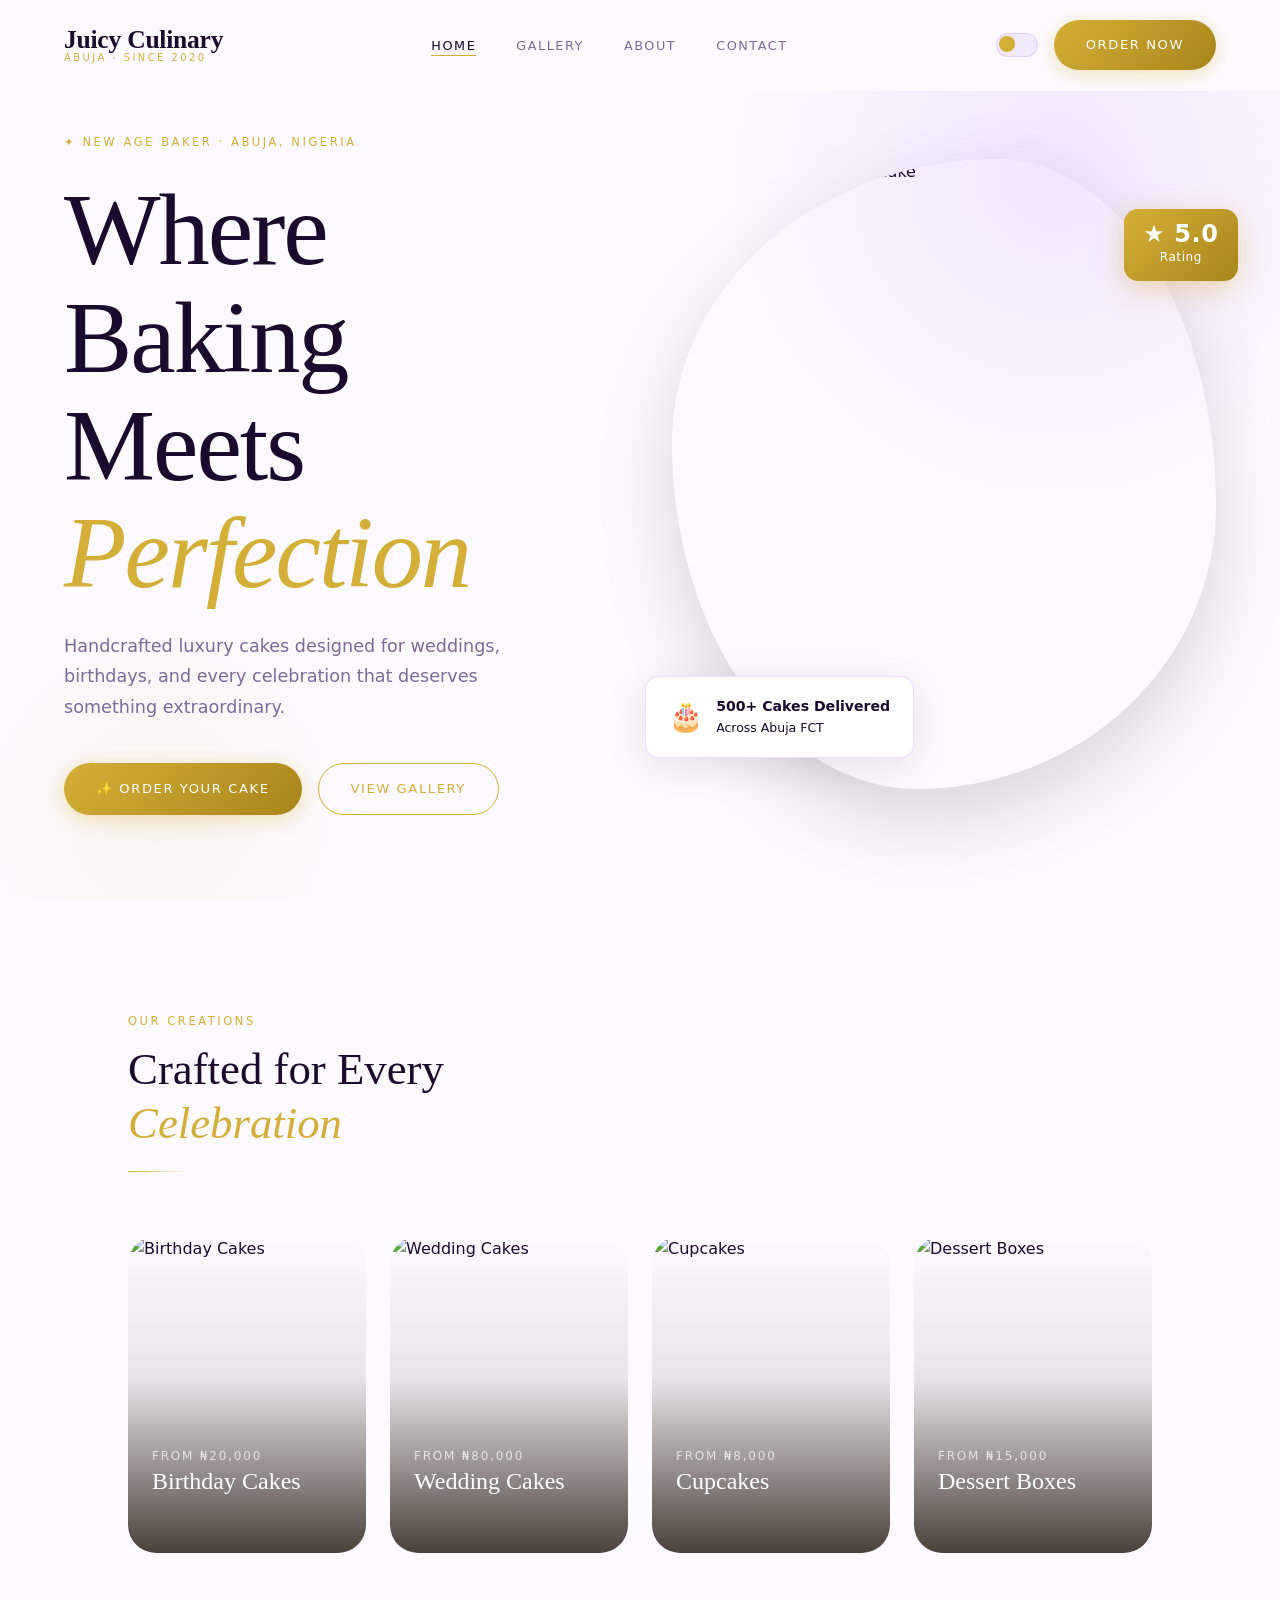
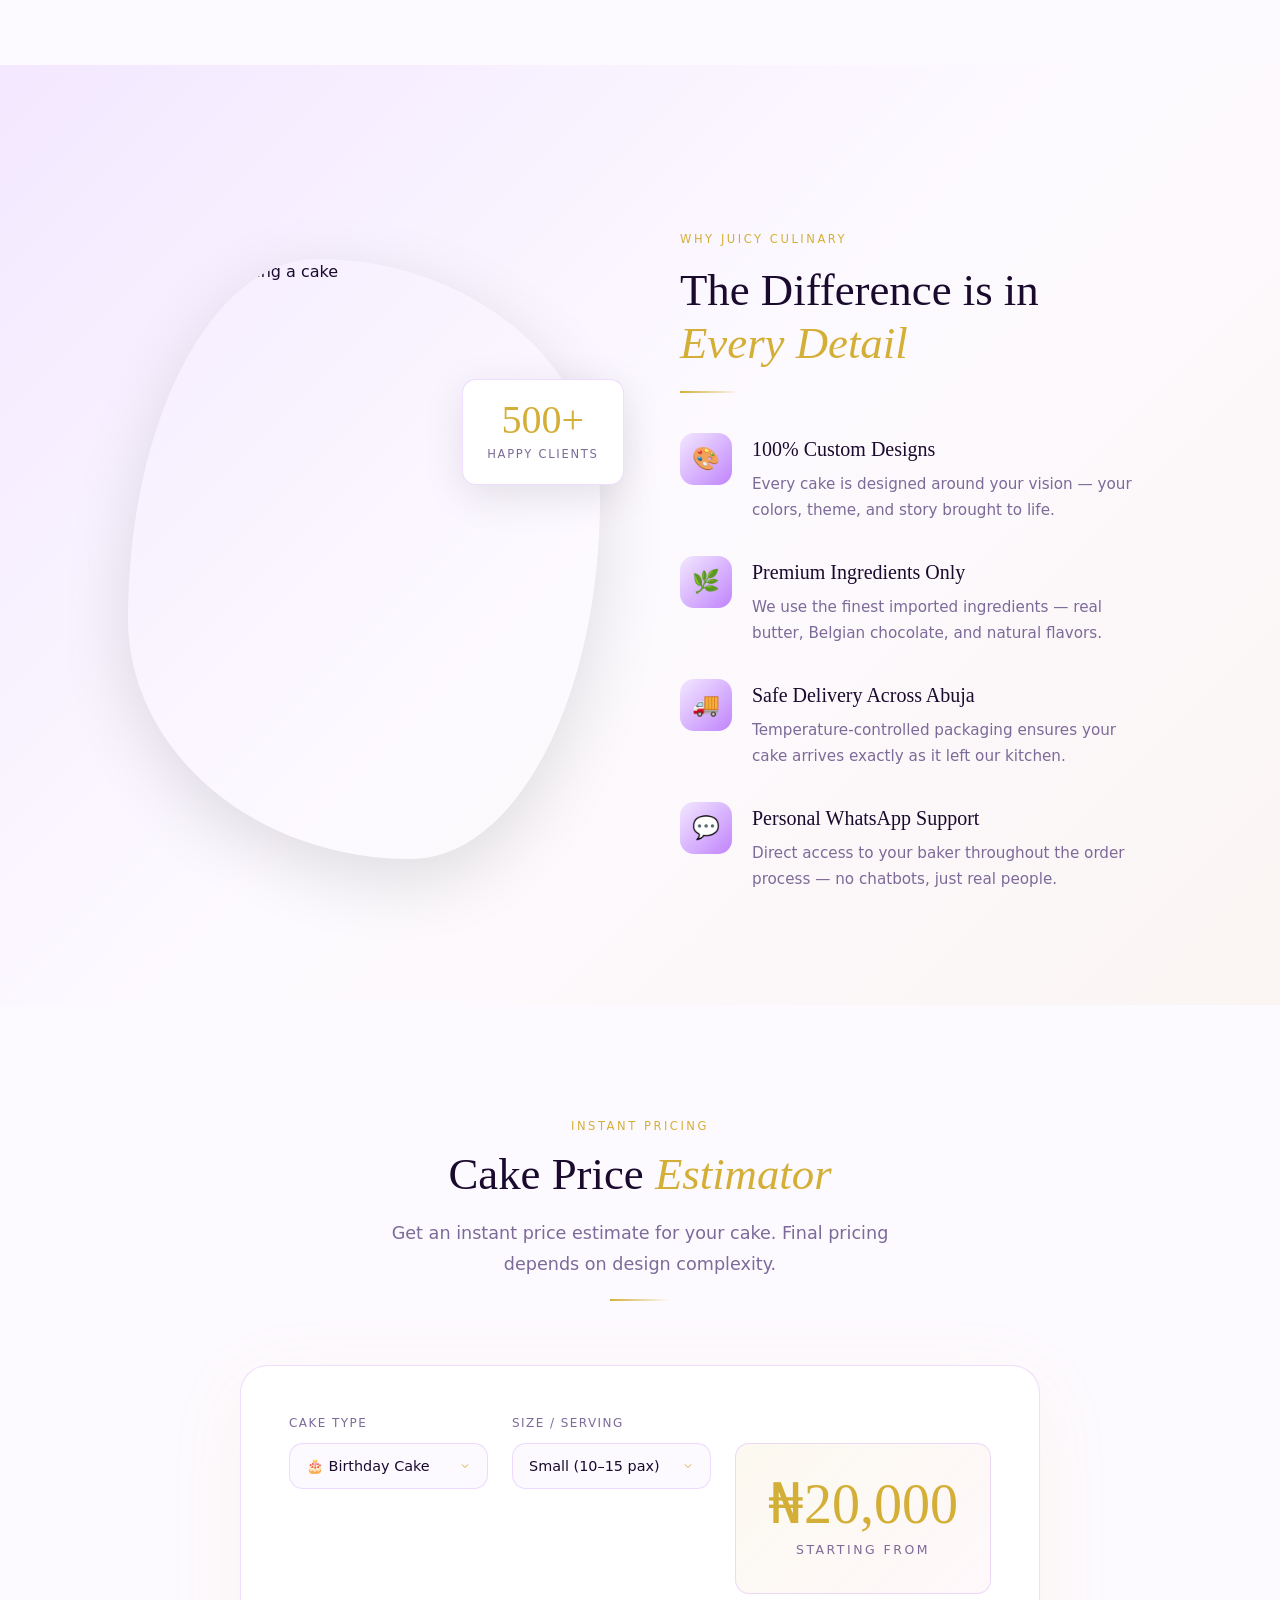
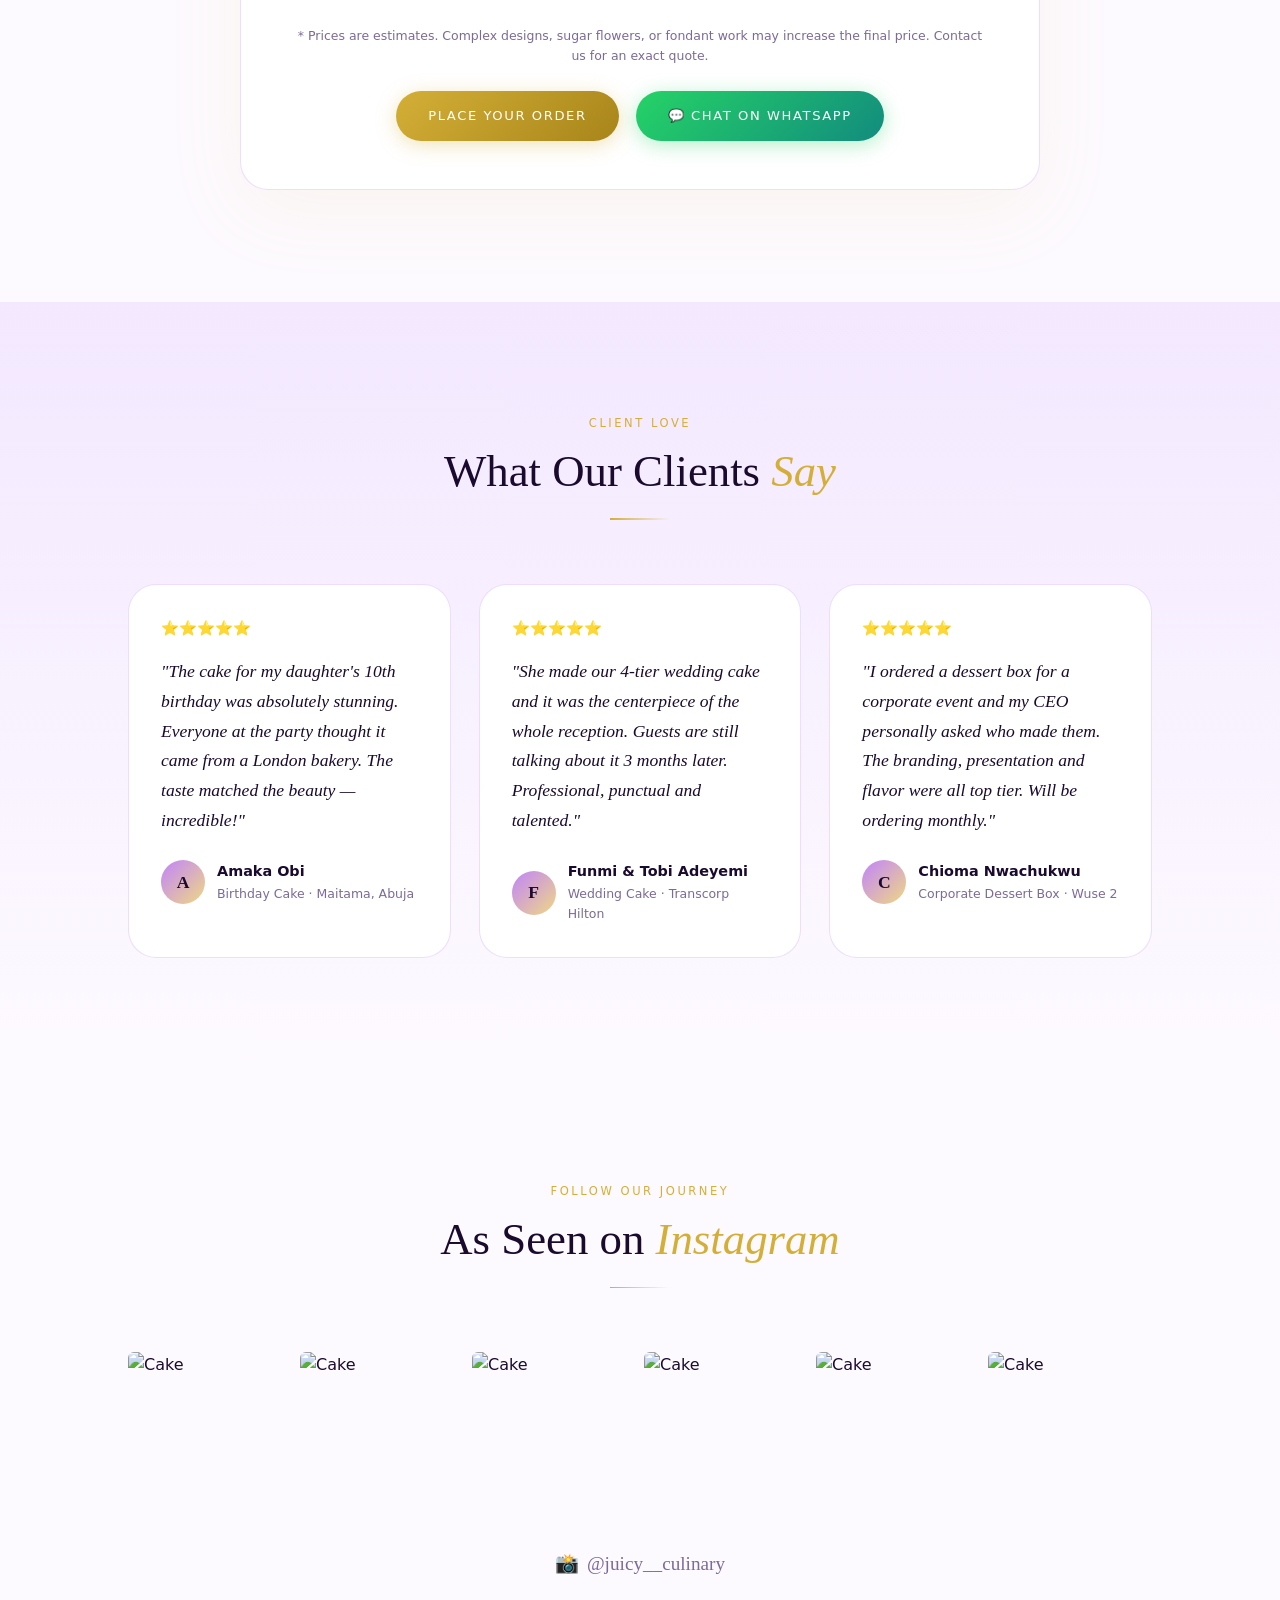
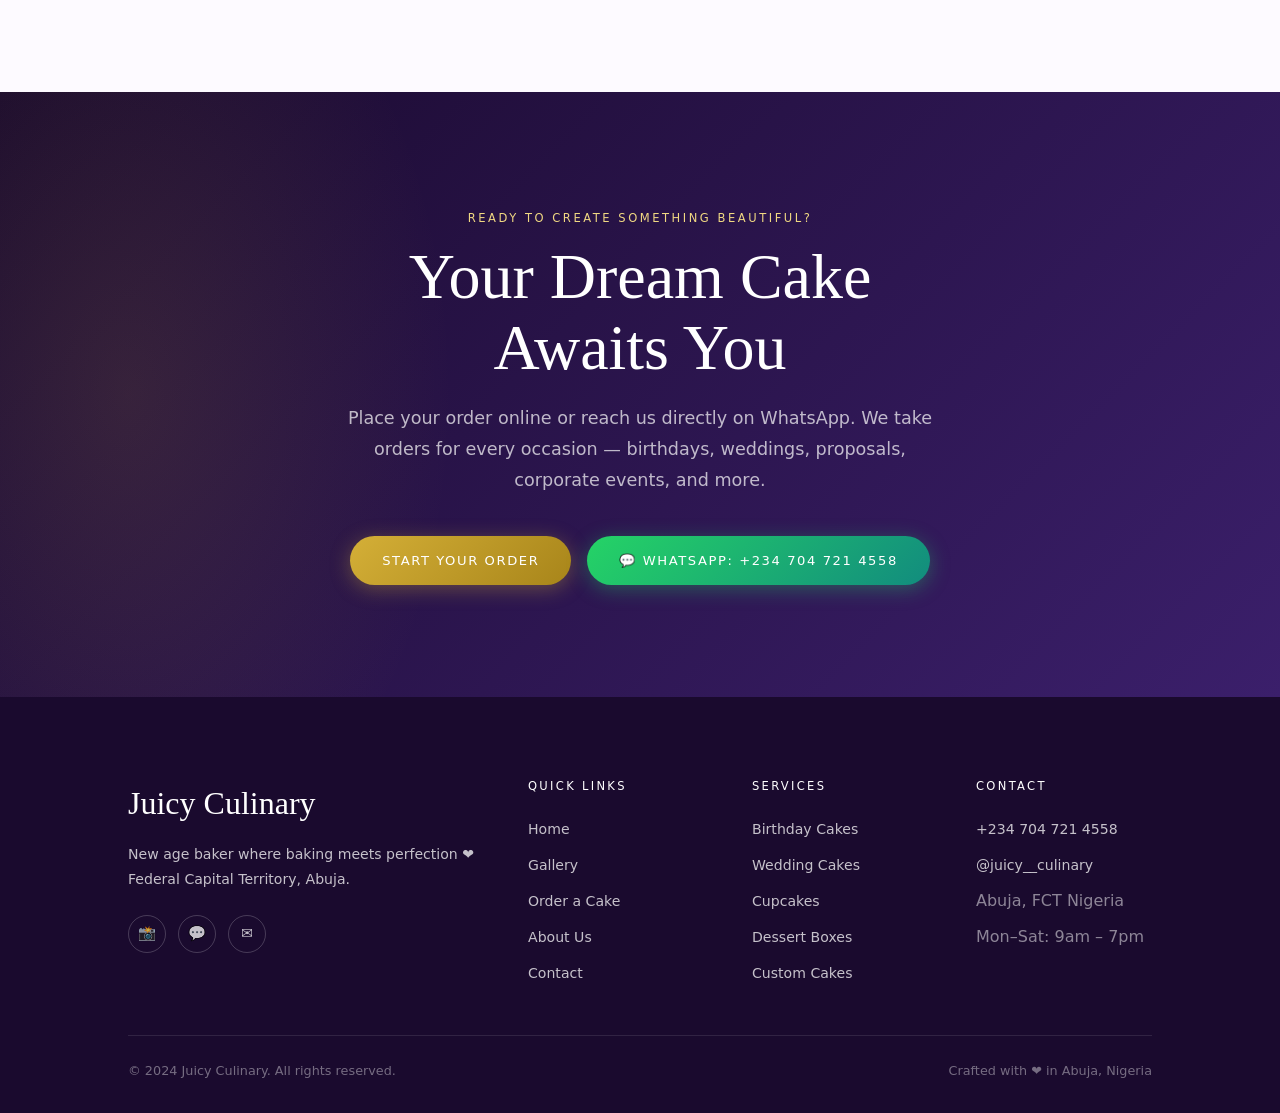
==== index.html @ 753029a7 "first commit" ====
<!DOCTYPE html>
<html lang="en" data-theme="light">
<head>
  <meta charset="UTF-8" />
  <meta name="viewport" content="width=device-width, initial-scale=1.0" />
  <title>Juicy Culinary — Premium Cake Artistry, Abuja</title>
  <meta name="description" content="Luxury custom cakes and desserts crafted for life's most beautiful moments. Serving Abuja, Nigeria." />
  <link rel="stylesheet" href="css/style.css" />
  <link rel="preconnect" href="https://fonts.googleapis.com" />
  <link rel="preconnect" href="https://fonts.gstatic.com" crossorigin />
</head>
<body>

<!-- ===== NAVIGATION ===== -->
<nav class="nav" role="navigation" aria-label="Main navigation">
  <a href="index.html" class="nav-logo" aria-label="Juicy Culinary Home">
    <span class="nav-logo-name">Juicy Culinary</span>
    <span class="nav-logo-tagline">Abuja · Since 2020</span>
  </a>

  <ul class="nav-links" role="list">
    <li><a href="index.html" class="nav-link">Home</a></li>
    <li><a href="gallery.html" class="nav-link">Gallery</a></li>
    <li><a href="about.html" class="nav-link">About</a></li>
    <li><a href="contact.html" class="nav-link">Contact</a></li>
  </ul>

  <div class="nav-actions">
    <button class="dark-toggle" aria-label="Toggle dark mode" title="Toggle dark/light mode"></button>
    <a href="order.html" class="btn btn-primary">Order Now</a>
    <button class="hamburger" aria-label="Open menu" aria-expanded="false">
      <span></span><span></span><span></span>
    </button>
  </div>
</nav>

<!-- Mobile Menu -->
<div class="mobile-overlay"></div>
<div class="mobile-menu" role="dialog" aria-label="Mobile navigation">
  <a href="index.html" class="mobile-menu-link">Home</a>
  <a href="gallery.html" class="mobile-menu-link">Gallery</a>
  <a href="order.html" class="mobile-menu-link">Order a Cake</a>
  <a href="about.html" class="mobile-menu-link">About Us</a>
  <a href="contact.html" class="mobile-menu-link">Contact</a>
  <a href="https://wa.me/2347047214558" class="btn btn-whatsapp" style="margin-top:1rem;">💬 WhatsApp Us</a>
</div>

<!-- ===== HERO ===== -->
<section class="hero" id="home">
  <div class="hero-content">
    <p class="eyebrow hero-eyebrow reveal">✦ New Age Baker · Abuja, Nigeria</p>
    <h1 class="display-xl hero-title reveal reveal-delay-1">
      Where Baking<br>Meets <em>Perfection</em>
    </h1>
    <p class="body-lg hero-description reveal reveal-delay-2">
      Handcrafted luxury cakes designed for weddings, birthdays, and every celebration that deserves something extraordinary.
    </p>
    <div class="hero-cta reveal reveal-delay-3">
      <a href="order.html" class="btn btn-primary">✨ Order Your Cake</a>
      <a href="gallery.html" class="btn btn-outline">View Gallery</a>
    </div>
  </div>

  <div class="hero-image-wrap reveal reveal-delay-2">
    <img
      src="https://images.unsplash.com/photo-1535254973040-607b474cb50d?w=800&q=80"
      alt="Elegant tiered wedding cake"
      class="hero-img-main"
    />
    <div class="hero-badge">
      <span class="hero-badge-icon">🎂</span>
      <div class="hero-badge-text">
        <strong>500+ Cakes Delivered</strong>
        Across Abuja FCT
      </div>
    </div>
    <div class="hero-badge-2">
      <strong>★ 5.0</strong>
      Rating
    </div>
  </div>
</section>

<!-- ===== CATEGORIES ===== -->
<section class="categories" id="categories">
  <div class="container">
    <div class="section-header reveal">
      <span class="eyebrow">Our Creations</span>
      <h2 class="display-md">Crafted for Every<br><span class="text-gold italic">Celebration</span></h2>
      <div class="section-divider"></div>
    </div>

    <div class="categories-grid">
      <div class="category-card reveal">
        <img src="https://images.unsplash.com/photo-1578985545062-69928b1d9587?w=600&q=80" alt="Birthday Cakes" loading="lazy" />
        <div class="category-card-overlay"></div>
        <div class="category-card-content">
          <div class="category-card-sub">From ₦20,000</div>
          <div class="category-card-name">Birthday Cakes</div>
          <a href="gallery.html" class="category-card-link">Explore →</a>
        </div>
      </div>

      <div class="category-card reveal reveal-delay-1">
        <img src="https://images.unsplash.com/photo-1621303837174-89787a7d4729?w=600&q=80" alt="Wedding Cakes" loading="lazy" />
        <div class="category-card-overlay"></div>
        <div class="category-card-content">
          <div class="category-card-sub">From ₦80,000</div>
          <div class="category-card-name">Wedding Cakes</div>
          <a href="gallery.html" class="category-card-link">Explore →</a>
        </div>
      </div>

      <div class="category-card reveal reveal-delay-2">
        <img src="https://images.unsplash.com/photo-1486427944299-d1955d23e34d?w=600&q=80" alt="Cupcakes" loading="lazy" />
        <div class="category-card-overlay"></div>
        <div class="category-card-content">
          <div class="category-card-sub">From ₦8,000</div>
          <div class="category-card-name">Cupcakes</div>
          <a href="gallery.html" class="category-card-link">Explore →</a>
        </div>
      </div>

      <div class="category-card reveal reveal-delay-3">
        <img src="https://images.unsplash.com/photo-1587668178277-295251f900ce?w=600&q=80" alt="Dessert Boxes" loading="lazy" />
        <div class="category-card-overlay"></div>
        <div class="category-card-content">
          <div class="category-card-sub">From ₦15,000</div>
          <div class="category-card-name">Dessert Boxes</div>
          <a href="gallery.html" class="category-card-link">Explore →</a>
        </div>
      </div>
    </div>
  </div>
</section>

<!-- ===== WHY CHOOSE US ===== -->
<section class="why-us" id="why-us">
  <div class="container">
    <div class="why-us-grid">
      <div class="why-us-image reveal">
        <img
          src="https://images.unsplash.com/photo-1562440499-64c9a111f713?w=800&q=80"
          alt="Baker decorating a cake"
          class="why-us-img"
        />
        <div class="why-us-stat">
          <div class="why-us-stat-num">500+</div>
          <div class="why-us-stat-label">Happy Clients</div>
        </div>
      </div>

      <div class="why-us-content">
        <div class="reveal">
          <span class="eyebrow">Why Juicy Culinary</span>
          <h2 class="display-md" style="margin-top:0.75rem">
            The Difference is in<br><span class="text-gold italic">Every Detail</span>
          </h2>
          <div class="section-divider" style="margin-bottom:2.5rem"></div>
        </div>

        <div class="why-us-features">
          <div class="feature-item reveal reveal-delay-1">
            <div class="feature-icon">🎨</div>
            <div class="feature-text">
              <h3>100% Custom Designs</h3>
              <p class="body-md">Every cake is designed around your vision — your colors, theme, and story brought to life.</p>
            </div>
          </div>
          <div class="feature-item reveal reveal-delay-2">
            <div class="feature-icon">🌿</div>
            <div class="feature-text">
              <h3>Premium Ingredients Only</h3>
              <p class="body-md">We use the finest imported ingredients — real butter, Belgian chocolate, and natural flavors.</p>
            </div>
          </div>
          <div class="feature-item reveal reveal-delay-3">
            <div class="feature-icon">🚚</div>
            <div class="feature-text">
              <h3>Safe Delivery Across Abuja</h3>
              <p class="body-md">Temperature-controlled packaging ensures your cake arrives exactly as it left our kitchen.</p>
            </div>
          </div>
          <div class="feature-item reveal reveal-delay-4">
            <div class="feature-icon">💬</div>
            <div class="feature-text">
              <h3>Personal WhatsApp Support</h3>
              <p class="body-md">Direct access to your baker throughout the order process — no chatbots, just real people.</p>
            </div>
          </div>
        </div>
      </div>
    </div>
  </div>
</section>

<!-- ===== PRICE ESTIMATOR ===== -->
<section class="estimator" id="estimator">
  <div class="container">
    <div class="section-header text-center reveal">
      <span class="eyebrow">Instant Pricing</span>
      <h2 class="display-md">Cake Price <span class="text-gold italic">Estimator</span></h2>
      <p class="body-lg" style="max-width:50ch;margin:1rem auto 0">Get an instant price estimate for your cake. Final pricing depends on design complexity.</p>
      <div class="section-divider center"></div>
    </div>

    <div class="estimator-card reveal">
      <div class="estimator-grid">
        <div class="estimator-field">
          <label for="est-type">Cake Type</label>
          <select id="est-type">
            <option value="birthday">🎂 Birthday Cake</option>
            <option value="wedding">💍 Wedding Cake</option>
            <option value="cupcakes">🧁 Cupcakes (dozen)</option>
            <option value="dessertbox">🍫 Dessert Box</option>
            <option value="custom">✨ Custom Cake</option>
          </select>
        </div>
        <div class="estimator-field">
          <label for="est-size">Size / Serving</label>
          <select id="est-size">
            <option value="small">Small (10–15 pax)</option>
            <option value="medium">Medium (20–30 pax)</option>
            <option value="large">Large (40–60 pax)</option>
            <option value="xl">XL (80–100+ pax)</option>
          </select>
        </div>
        <div class="estimator-field">
          <label>&nbsp;</label>
          <div class="estimator-result">
            <div class="estimator-price" id="est-price">₦20,000</div>
            <div class="estimator-price-label">Starting From</div>
          </div>
        </div>
      </div>
      <p class="estimator-note text-center">* Prices are estimates. Complex designs, sugar flowers, or fondant work may increase the final price. Contact us for an exact quote.</p>
      <div class="estimator-cta text-center">
        <a href="order.html" class="btn btn-primary">Place Your Order</a>
        <a href="https://wa.me/2347047214558?text=Hi! I'd like a cake quote" class="btn btn-whatsapp" style="margin-left:0.75rem">💬 Chat on WhatsApp</a>
      </div>
    </div>
  </div>
</section>

<!-- ===== TESTIMONIALS ===== -->
<section class="testimonials" id="testimonials">
  <div class="container">
    <div class="section-header text-center reveal">
      <span class="eyebrow">Client Love</span>
      <h2 class="display-md">What Our Clients <span class="text-gold italic">Say</span></h2>
      <div class="section-divider center"></div>
    </div>

    <div class="testimonials-track">
      <div class="testimonial-card reveal">
        <div class="testimonial-stars">⭐⭐⭐⭐⭐</div>
        <p class="testimonial-text">"The cake for my daughter's 10th birthday was absolutely stunning. Everyone at the party thought it came from a London bakery. The taste matched the beauty — incredible!"</p>
        <div class="testimonial-author">
          <div class="testimonial-avatar">A</div>
          <div>
            <div class="testimonial-name">Amaka Obi</div>
            <div class="testimonial-event">Birthday Cake · Maitama, Abuja</div>
          </div>
        </div>
      </div>

      <div class="testimonial-card reveal reveal-delay-1">
        <div class="testimonial-stars">⭐⭐⭐⭐⭐</div>
        <p class="testimonial-text">"She made our 4-tier wedding cake and it was the centerpiece of the whole reception. Guests are still talking about it 3 months later. Professional, punctual and talented."</p>
        <div class="testimonial-author">
          <div class="testimonial-avatar">F</div>
          <div>
            <div class="testimonial-name">Funmi & Tobi Adeyemi</div>
            <div class="testimonial-event">Wedding Cake · Transcorp Hilton</div>
          </div>
        </div>
      </div>

      <div class="testimonial-card reveal reveal-delay-2">
        <div class="testimonial-stars">⭐⭐⭐⭐⭐</div>
        <p class="testimonial-text">"I ordered a dessert box for a corporate event and my CEO personally asked who made them. The branding, presentation and flavor were all top tier. Will be ordering monthly."</p>
        <div class="testimonial-author">
          <div class="testimonial-avatar">C</div>
          <div>
            <div class="testimonial-name">Chioma Nwachukwu</div>
            <div class="testimonial-event">Corporate Dessert Box · Wuse 2</div>
          </div>
        </div>
      </div>
    </div>
  </div>
</section>

<!-- ===== INSTAGRAM FEED ===== -->
<section class="instagram" id="instagram">
  <div class="container">
    <div class="section-header text-center reveal">
      <span class="eyebrow">Follow Our Journey</span>
      <h2 class="display-md">As Seen on <span class="text-gold italic">Instagram</span></h2>
      <div class="section-divider center"></div>
    </div>

    <div class="instagram-grid reveal">
      <div class="instagram-item">
        <img src="https://images.unsplash.com/photo-1464349095431-e9a21285b5f3?w=300&q=80" alt="Cake" loading="lazy" />
        <div class="instagram-item-overlay">📷</div>
      </div>
      <div class="instagram-item">
        <img src="https://images.unsplash.com/photo-1563729784474-d77dbb933a9e?w=300&q=80" alt="Cake" loading="lazy" />
        <div class="instagram-item-overlay">📷</div>
      </div>
      <div class="instagram-item">
        <img src="https://images.unsplash.com/photo-1578985545062-69928b1d9587?w=300&q=80" alt="Cake" loading="lazy" />
        <div class="instagram-item-overlay">📷</div>
      </div>
      <div class="instagram-item">
        <img src="https://images.unsplash.com/photo-1621303837174-89787a7d4729?w=300&q=80" alt="Cake" loading="lazy" />
        <div class="instagram-item-overlay">📷</div>
      </div>
      <div class="instagram-item">
        <img src="https://images.unsplash.com/photo-1558618666-fcd25c85cd64?w=300&q=80" alt="Cake" loading="lazy" />
        <div class="instagram-item-overlay">📷</div>
      </div>
      <div class="instagram-item">
        <img src="https://images.unsplash.com/photo-1586985289688-ca3cf47d3e6e?w=300&q=80" alt="Cake" loading="lazy" />
        <div class="instagram-item-overlay">📷</div>
      </div>
    </div>

    <a href="https://instagram.com/juicy__culinary" target="_blank" rel="noopener" class="instagram-handle reveal">
      <span>📸</span> @juicy__culinary
    </a>
  </div>
</section>

<!-- ===== CTA BANNER ===== -->
<section class="cta-banner">
  <div class="container">
    <span class="eyebrow reveal">Ready to Create Something Beautiful?</span>
    <h2 class="display-lg reveal reveal-delay-1">Your Dream Cake<br>Awaits You</h2>
    <p class="body-lg reveal reveal-delay-2">
      Place your order online or reach us directly on WhatsApp. We take orders for every occasion — birthdays, weddings, proposals, corporate events, and more.
    </p>
    <div class="cta-banner-actions reveal reveal-delay-3">
      <a href="order.html" class="btn btn-primary">Start Your Order</a>
      <a href="https://wa.me/2347047214558?text=Hello! I'd like to order a cake" target="_blank" class="btn btn-whatsapp">
        💬 WhatsApp: +234 704 721 4558
      </a>
    </div>
  </div>
</section>

<!-- ===== FOOTER ===== -->
<footer class="footer" role="contentinfo">
  <div class="container">
    <div class="footer-grid">
      <div class="footer-brand">
        <div class="footer-brand-name">Juicy Culinary</div>
        <p class="footer-brand-desc">
          New age baker where baking meets perfection ❤️<br>
          Federal Capital Territory, Abuja.
        </p>
        <div class="footer-social">
          <a href="https://instagram.com/juicy__culinary" target="_blank" rel="noopener" aria-label="Instagram">📸</a>
          <a href="https://wa.me/2347047214558" target="_blank" rel="noopener" aria-label="WhatsApp">💬</a>
          <a href="mailto:hello@juicyculinary.com" aria-label="Email">✉️</a>
        </div>
      </div>

      <div>
        <div class="footer-heading">Quick Links</div>
        <ul class="footer-links">
          <li><a href="index.html">Home</a></li>
          <li><a href="gallery.html">Gallery</a></li>
          <li><a href="order.html">Order a Cake</a></li>
          <li><a href="about.html">About Us</a></li>
          <li><a href="contact.html">Contact</a></li>
        </ul>
      </div>

      <div>
        <div class="footer-heading">Services</div>
        <ul class="footer-links">
          <li><a href="gallery.html">Birthday Cakes</a></li>
          <li><a href="gallery.html">Wedding Cakes</a></li>
          <li><a href="gallery.html">Cupcakes</a></li>
          <li><a href="gallery.html">Dessert Boxes</a></li>
          <li><a href="gallery.html">Custom Cakes</a></li>
        </ul>
      </div>

      <div>
        <div class="footer-heading">Contact</div>
        <ul class="footer-links">
          <li><a href="https://wa.me/2347047214558">+234 704 721 4558</a></li>
          <li><a href="https://instagram.com/juicy__culinary">@juicy__culinary</a></li>
          <li><span style="color:rgba(255,255,255,0.5)">Abuja, FCT Nigeria</span></li>
          <li><span style="color:rgba(255,255,255,0.5)">Mon–Sat: 9am – 7pm</span></li>
        </ul>
      </div>
    </div>

    <div class="footer-bottom">
      <span>© 2024 Juicy Culinary. All rights reserved.</span>
      <span>Crafted with ❤️ in Abuja, Nigeria</span>
    </div>
  </div>
</footer>

<!-- Back to Top -->
<button class="back-to-top" aria-label="Back to top">↑</button>

<script src="js/script.js"></script>
</body>
</html>
---- css/style.css ----
/* ============================================================
   JUICY CULINARY — Premium Bakery
   Design System: Ivory + Purple + Gold luxury aesthetic
   ============================================================ */

/* ---------- CSS Custom Properties ---------- */
:root {
  /* Colors */
  --ivory:        #FDFAFF;
  --white:        #FFFFFF;
  --blush:        #C084FC;
  --blush-light:  #F3E8FF;
  --blush-dark:   #9333EA;
  --gold:         #D4AF37;
  --gold-light:   #F0D882;
  --gold-dark:    #A8851A;
  --charcoal:     #1A0A2E;
  --brown:        #3B1F6B;
  --warm-gray:    #7C6A99;
  --light-gray:   #F0EAFA;
  --border:       rgba(192, 132, 252, 0.28);

  /* Dark mode */
  --bg:           var(--ivory);
  --surface:      var(--white);
  --text-primary: var(--charcoal);
  --text-secondary: var(--warm-gray);
  --nav-bg:       rgba(253, 250, 255, 0.95);

  /* Typography */
  --font-display: 'Cormorant Garamond', 'Playfair Display', Georgia, serif;
  --font-body:    'Jost', 'DM Sans', system-ui, sans-serif;

  /* Spacing */
  --section-pad:  7rem 5vw;
  --radius-sm:    6px;
  --radius-md:    14px;
  --radius-lg:    28px;
  --radius-pill:  100px;

  /* Transitions */
  --ease:         cubic-bezier(0.25, 0.46, 0.45, 0.94);
  --ease-bounce:  cubic-bezier(0.34, 1.56, 0.64, 1);
}

/* Dark mode */
[data-theme="dark"] {
  --ivory:        #0F0A1A;
  --bg:           #0F0A1A;
  --surface:      #1C1030;
  --text-primary: #F0E8FF;
  --text-secondary: #A98DC8;
  --nav-bg:       rgba(15, 10, 26, 0.97);
  --light-gray:   #251540;
  --border:       rgba(192, 132, 252, 0.2);
}

/* ---------- Reset & Base ---------- */
*, *::before, *::after { box-sizing: border-box; margin: 0; padding: 0; }

html {
  scroll-behavior: smooth;
  font-size: 16px;
  -webkit-text-size-adjust: 100%;
}

body {
  font-family: var(--font-body);
  background: var(--bg);
  color: var(--text-primary);
  line-height: 1.65;
  transition: background 0.35s var(--ease), color 0.35s var(--ease);
  overflow-x: hidden;
}

img { max-width: 100%; display: block; }
a { text-decoration: none; color: inherit; }
ul { list-style: none; }
button { cursor: pointer; border: none; background: none; font-family: inherit; }
input, textarea, select { font-family: inherit; }

/* Google Fonts Import */
@import url('https://fonts.googleapis.com/css2?family=Cormorant+Garamond:ital,wght@0,300;0,400;0,600;1,300;1,400&family=Jost:wght@300;400;500;600&display=swap');

/* ---------- Typography Scale ---------- */
.display-xl  { font-family: var(--font-display); font-size: clamp(3.5rem, 8vw, 7.5rem); font-weight: 300; line-height: 1.05; letter-spacing: -0.02em; }
.display-lg  { font-family: var(--font-display); font-size: clamp(2.8rem, 5vw, 5rem); font-weight: 300; line-height: 1.1; }
.display-md  { font-family: var(--font-display); font-size: clamp(2rem, 3.5vw, 3.2rem); font-weight: 400; line-height: 1.2; }
.display-sm  { font-family: var(--font-display); font-size: clamp(1.5rem, 2.5vw, 2.2rem); font-weight: 400; line-height: 1.3; }
.eyebrow     { font-family: var(--font-body); font-size: 0.72rem; font-weight: 500; letter-spacing: 0.22em; text-transform: uppercase; color: var(--gold); }
.body-lg     { font-size: 1.1rem; line-height: 1.75; color: var(--text-secondary); }
.body-md     { font-size: 0.95rem; line-height: 1.7; color: var(--text-secondary); }

/* ---------- Utility Classes ---------- */
.container  { max-width: 1200px; margin: 0 auto; padding: 0 5vw; }
.text-center { text-align: center; }
.text-gold  { color: var(--gold); }
.italic     { font-style: italic; }

/* Gold underline decoration */
.underline-gold {
  position: relative;
  display: inline-block;
}
.underline-gold::after {
  content: '';
  position: absolute;
  bottom: -6px;
  left: 0;
  width: 100%;
  height: 1.5px;
  background: linear-gradient(90deg, var(--gold), var(--gold-light), transparent);
}

/* ---------- Buttons ---------- */
.btn {
  display: inline-flex;
  align-items: center;
  gap: 0.5rem;
  padding: 0.875rem 2rem;
  border-radius: var(--radius-pill);
  font-family: var(--font-body);
  font-size: 0.82rem;
  font-weight: 500;
  letter-spacing: 0.12em;
  text-transform: uppercase;
  transition: all 0.3s var(--ease);
  cursor: pointer;
}

.btn-primary {
  background: linear-gradient(135deg, var(--gold) 0%, var(--gold-dark) 100%);
  color: var(--white);
  box-shadow: 0 4px 20px rgba(212, 175, 55, 0.35);
}
.btn-primary:hover {
  transform: translateY(-2px);
  box-shadow: 0 8px 30px rgba(212, 175, 55, 0.5);
}

.btn-outline {
  border: 1.5px solid var(--gold);
  color: var(--gold);
  background: transparent;
}
.btn-outline:hover {
  background: var(--gold);
  color: var(--white);
  transform: translateY(-2px);
}

.btn-whatsapp {
  background: linear-gradient(135deg, #25D366, #128C7E);
  color: var(--white);
  box-shadow: 0 4px 20px rgba(37, 211, 102, 0.35);
}
.btn-whatsapp:hover {
  transform: translateY(-2px);
  box-shadow: 0 8px 30px rgba(37, 211, 102, 0.5);
}

.btn-blush {
  background: linear-gradient(135deg, var(--blush) 0%, var(--blush-dark) 100%);
  color: var(--charcoal);
}
.btn-blush:hover { transform: translateY(-2px); }

/* ---------- Navigation ---------- */
.nav {
  position: fixed;
  top: 0;
  left: 0;
  right: 0;
  z-index: 1000;
  padding: 1.25rem 5vw;
  display: flex;
  align-items: center;
  justify-content: space-between;
  background: var(--nav-bg);
  backdrop-filter: blur(20px);
  -webkit-backdrop-filter: blur(20px);
  border-bottom: 1px solid transparent;
  transition: all 0.4s var(--ease);
}

.nav.scrolled {
  padding: 0.9rem 5vw;
  border-bottom-color: var(--border);
  box-shadow: 0 4px 40px rgba(0,0,0,0.06);
}

.nav-logo {
  display: flex;
  flex-direction: column;
  line-height: 1;
}
.nav-logo-name {
  font-family: var(--font-display);
  font-size: 1.6rem;
  font-weight: 600;
  color: var(--text-primary);
  letter-spacing: -0.01em;
}
.nav-logo-tagline {
  font-size: 0.62rem;
  letter-spacing: 0.25em;
  text-transform: uppercase;
  color: var(--gold);
  margin-top: 1px;
}

.nav-links {
  display: flex;
  align-items: center;
  gap: 2.5rem;
}
.nav-link {
  font-size: 0.8rem;
  font-weight: 500;
  letter-spacing: 0.12em;
  text-transform: uppercase;
  color: var(--text-secondary);
  transition: color 0.2s;
  position: relative;
}
.nav-link::after {
  content: '';
  position: absolute;
  bottom: -3px;
  left: 0;
  width: 0;
  height: 1px;
  background: var(--gold);
  transition: width 0.3s var(--ease);
}
.nav-link:hover, .nav-link.active { color: var(--text-primary); }
.nav-link:hover::after, .nav-link.active::after { width: 100%; }

.nav-actions {
  display: flex;
  align-items: center;
  gap: 1rem;
}

/* Dark mode toggle */
.dark-toggle {
  width: 42px;
  height: 24px;
  border-radius: var(--radius-pill);
  background: var(--light-gray);
  border: 1.5px solid var(--border);
  position: relative;
  transition: background 0.3s;
  flex-shrink: 0;
}
.dark-toggle::after {
  content: '';
  position: absolute;
  top: 2px;
  left: 2px;
  width: 16px;
  height: 16px;
  border-radius: 50%;
  background: var(--gold);
  transition: transform 0.3s var(--ease-bounce);
}
[data-theme="dark"] .dark-toggle::after { transform: translateX(18px); }

.hamburger {
  display: none;
  flex-direction: column;
  gap: 5px;
  padding: 4px;
}
.hamburger span {
  display: block;
  width: 22px;
  height: 1.5px;
  background: var(--text-primary);
  transition: all 0.3s var(--ease);
  border-radius: 2px;
}
.hamburger.open span:nth-child(1) { transform: rotate(45deg) translate(5px, 5px); }
.hamburger.open span:nth-child(2) { opacity: 0; }
.hamburger.open span:nth-child(3) { transform: rotate(-45deg) translate(5px, -5px); }

/* Mobile menu */
.mobile-menu {
  position: fixed;
  top: 0;
  right: -100%;
  width: min(320px, 85vw);
  height: 100vh;
  background: var(--surface);
  z-index: 999;
  padding: 6rem 2.5rem 3rem;
  display: flex;
  flex-direction: column;
  gap: 2rem;
  box-shadow: -10px 0 60px rgba(0,0,0,0.12);
  transition: right 0.4s var(--ease);
}
.mobile-menu.open { right: 0; }
.mobile-menu-link {
  font-family: var(--font-display);
  font-size: 2rem;
  font-weight: 300;
  color: var(--text-primary);
  border-bottom: 1px solid var(--border);
  padding-bottom: 1rem;
  transition: color 0.2s, padding-left 0.2s;
}
.mobile-menu-link:hover { color: var(--gold); padding-left: 0.5rem; }
.mobile-overlay {
  position: fixed;
  inset: 0;
  background: rgba(0,0,0,0.4);
  z-index: 998;
  opacity: 0;
  pointer-events: none;
  transition: opacity 0.4s;
  backdrop-filter: blur(4px);
}
.mobile-overlay.open { opacity: 1; pointer-events: all; }

/* ---------- Hero ---------- */
.hero {
  min-height: 100vh;
  display: grid;
  grid-template-columns: 1fr 1fr;
  align-items: center;
  padding: 8rem 5vw 5rem;
  gap: 4rem;
  background: var(--bg);
  position: relative;
  overflow: hidden;
}

.hero::before {
  content: '';
  position: absolute;
  top: -20%;
  right: -10%;
  width: 55vw;
  height: 55vw;
  border-radius: 50%;
  background: radial-gradient(circle, rgba(192, 132, 252, 0.18) 0%, transparent 70%);
  pointer-events: none;
}
.hero::after {
  content: '';
  position: absolute;
  bottom: -15%;
  left: -5%;
  width: 35vw;
  height: 35vw;
  border-radius: 50%;
  background: radial-gradient(circle, rgba(212, 175, 55, 0.08) 0%, transparent 70%);
  pointer-events: none;
}

.hero-content { position: relative; z-index: 1; }
.hero-eyebrow { margin-bottom: 1.5rem; }
.hero-title { margin-bottom: 1.5rem; }
.hero-title em { color: var(--gold); }
.hero-description { margin-bottom: 2.5rem; max-width: 42ch; }
.hero-cta { display: flex; gap: 1rem; flex-wrap: wrap; }

.hero-image-wrap {
  position: relative;
  z-index: 1;
}
.hero-img-main {
  width: 100%;
  height: 70vh;
  max-height: 680px;
  object-fit: cover;
  border-radius: 60% 40% 55% 45% / 45% 55% 45% 55%;
  box-shadow: 0 30px 80px rgba(0,0,0,0.15);
}
.hero-badge {
  position: absolute;
  bottom: 5%;
  left: -5%;
  background: var(--surface);
  border: 1px solid var(--border);
  border-radius: var(--radius-md);
  padding: 1rem 1.4rem;
  box-shadow: 0 8px 40px rgba(0,0,0,0.1);
  backdrop-filter: blur(10px);
  display: flex;
  align-items: center;
  gap: 0.75rem;
  animation: float 4s ease-in-out infinite;
}
.hero-badge-icon { font-size: 1.8rem; }
.hero-badge-text { font-size: 0.78rem; }
.hero-badge-text strong { display: block; color: var(--text-primary); font-weight: 600; font-size: 0.88rem; }

.hero-badge-2 {
  position: absolute;
  top: 8%;
  right: -4%;
  background: linear-gradient(135deg, var(--gold), var(--gold-dark));
  color: var(--white);
  border-radius: var(--radius-md);
  padding: 0.8rem 1.2rem;
  box-shadow: 0 8px 30px rgba(212, 175, 55, 0.4);
  text-align: center;
  font-size: 0.75rem;
  font-weight: 500;
  letter-spacing: 0.05em;
  animation: float 4s ease-in-out infinite 2s;
}
.hero-badge-2 strong { display: block; font-size: 1.5rem; font-weight: 700; line-height: 1; margin-bottom: 2px; }

@keyframes float {
  0%, 100% { transform: translateY(0px); }
  50% { transform: translateY(-8px); }
}

/* ---------- Section Headers ---------- */
.section-header {
  margin-bottom: 4rem;
}
.section-header .eyebrow { margin-bottom: 0.75rem; display: block; }
.section-divider {
  width: 60px;
  height: 1.5px;
  background: linear-gradient(90deg, var(--gold), transparent);
  margin-top: 1.25rem;
}
.section-divider.center { margin: 1.25rem auto 0; }

/* ---------- Categories Section ---------- */
.categories {
  padding: var(--section-pad);
  background: var(--bg);
}

.categories-grid {
  display: grid;
  grid-template-columns: repeat(auto-fit, minmax(220px, 1fr));
  gap: 1.5rem;
  margin-top: 3rem;
}

.category-card {
  position: relative;
  overflow: hidden;
  border-radius: var(--radius-lg);
  aspect-ratio: 3/4;
  cursor: pointer;
  group: true;
}
.category-card img {
  width: 100%;
  height: 100%;
  object-fit: cover;
  transition: transform 0.6s var(--ease);
}
.category-card:hover img { transform: scale(1.08); }
.category-card-overlay {
  position: absolute;
  inset: 0;
  background: linear-gradient(to top, rgba(44, 32, 24, 0.85) 0%, rgba(44, 32, 24, 0.1) 55%, transparent 100%);
}
.category-card-content {
  position: absolute;
  bottom: 0;
  left: 0;
  right: 0;
  padding: 1.5rem;
}
.category-card-name {
  font-family: var(--font-display);
  font-size: 1.5rem;
  font-weight: 400;
  color: var(--white);
  line-height: 1.2;
}
.category-card-sub {
  font-size: 0.75rem;
  color: rgba(255,255,255,0.7);
  letter-spacing: 0.15em;
  text-transform: uppercase;
  margin-top: 0.25rem;
}
.category-card-link {
  display: inline-flex;
  align-items: center;
  gap: 0.4rem;
  font-size: 0.75rem;
  color: var(--gold-light);
  letter-spacing: 0.1em;
  text-transform: uppercase;
  margin-top: 0.75rem;
  opacity: 0;
  transform: translateY(8px);
  transition: all 0.3s var(--ease);
}
.category-card:hover .category-card-link {
  opacity: 1;
  transform: translateY(0);
}

/* ---------- Why Choose Us ---------- */
.why-us {
  padding: var(--section-pad);
  background: linear-gradient(135deg, var(--blush-light) 0%, var(--ivory) 50%, rgba(212,175,55,0.06) 100%);
}
[data-theme="dark"] .why-us {
  background: linear-gradient(135deg, rgba(192,132,252,0.06) 0%, var(--surface) 100%);
}

.why-us-grid {
  display: grid;
  grid-template-columns: 1fr 1fr;
  gap: 5rem;
  align-items: center;
  margin-top: 3rem;
}

.why-us-image {
  position: relative;
}
.why-us-img {
  width: 100%;
  height: 600px;
  object-fit: cover;
  border-radius: 40% 60% 40% 60% / 60% 40% 60% 40%;
  box-shadow: 0 20px 70px rgba(0,0,0,0.12);
}
.why-us-stat {
  position: absolute;
  right: -5%;
  top: 20%;
  background: var(--surface);
  border: 1px solid var(--border);
  border-radius: var(--radius-md);
  padding: 1.25rem 1.5rem;
  text-align: center;
  box-shadow: 0 10px 40px rgba(0,0,0,0.1);
}
.why-us-stat-num {
  font-family: var(--font-display);
  font-size: 2.5rem;
  font-weight: 400;
  color: var(--gold);
  line-height: 1;
}
.why-us-stat-label {
  font-size: 0.72rem;
  color: var(--text-secondary);
  text-transform: uppercase;
  letter-spacing: 0.15em;
  margin-top: 0.3rem;
}

.why-us-features { display: flex; flex-direction: column; gap: 2rem; }
.feature-item { display: flex; gap: 1.25rem; align-items: flex-start; }
.feature-icon {
  width: 52px;
  height: 52px;
  flex-shrink: 0;
  border-radius: var(--radius-md);
  background: linear-gradient(135deg, var(--blush-light), var(--blush));
  display: flex;
  align-items: center;
  justify-content: center;
  font-size: 1.4rem;
}
[data-theme="dark"] .feature-icon { background: rgba(192,132,252,0.12); }
.feature-text h3 {
  font-family: var(--font-display);
  font-size: 1.25rem;
  font-weight: 400;
  margin-bottom: 0.4rem;
  color: var(--text-primary);
}

/* ---------- Price Estimator ---------- */
.estimator {
  padding: var(--section-pad);
  background: var(--bg);
}

.estimator-card {
  max-width: 800px;
  margin: 3rem auto 0;
  background: var(--surface);
  border: 1px solid var(--border);
  border-radius: var(--radius-lg);
  padding: 3rem;
  box-shadow: 0 20px 80px rgba(212,175,55,0.08);
}

.estimator-grid {
  display: grid;
  grid-template-columns: 1fr 1fr 1fr;
  gap: 1.5rem;
  margin-bottom: 2rem;
}

.estimator-field label {
  display: block;
  font-size: 0.75rem;
  font-weight: 500;
  letter-spacing: 0.12em;
  text-transform: uppercase;
  color: var(--text-secondary);
  margin-bottom: 0.6rem;
}
.estimator-field select {
  width: 100%;
  padding: 0.875rem 1rem;
  border: 1.5px solid var(--border);
  border-radius: var(--radius-md);
  background: var(--bg);
  color: var(--text-primary);
  font-size: 0.9rem;
  appearance: none;
  background-image: url("data:image/svg+xml,%3Csvg xmlns='http://www.w3.org/2000/svg' width='12' height='12' viewBox='0 0 24 24' fill='none' stroke='%23D4AF37' stroke-width='2'%3E%3Cpath d='m6 9 6 6 6-6'/%3E%3C/svg%3E");
  background-repeat: no-repeat;
  background-position: right 1rem center;
  cursor: pointer;
  transition: border-color 0.2s;
}
.estimator-field select:focus {
  outline: none;
  border-color: var(--gold);
}

.estimator-result {
  text-align: center;
  padding: 2rem;
  background: linear-gradient(135deg, rgba(212,175,55,0.08), rgba(248,200,220,0.12));
  border-radius: var(--radius-md);
  border: 1px solid var(--border);
}
.estimator-price {
  font-family: var(--font-display);
  font-size: 3.5rem;
  font-weight: 300;
  color: var(--gold);
  line-height: 1;
  transition: all 0.4s var(--ease);
}
.estimator-price-label {
  font-size: 0.78rem;
  text-transform: uppercase;
  letter-spacing: 0.2em;
  color: var(--text-secondary);
  margin-top: 0.5rem;
}
.estimator-note {
  font-size: 0.78rem;
  color: var(--text-secondary);
  margin-top: 0.75rem;
}
.estimator-cta { margin-top: 1.5rem; }

/* ---------- Testimonials ---------- */
.testimonials {
  padding: var(--section-pad);
  background: linear-gradient(180deg, var(--blush-light) 0%, var(--bg) 100%);
}
[data-theme="dark"] .testimonials {
  background: linear-gradient(180deg, rgba(192,132,252,0.05) 0%, var(--bg) 100%);
}

.testimonials-track {
  display: grid;
  grid-template-columns: repeat(3, 1fr);
  gap: 1.75rem;
  margin-top: 3rem;
}

.testimonial-card {
  background: var(--surface);
  border: 1px solid var(--border);
  border-radius: var(--radius-lg);
  padding: 2rem;
  transition: transform 0.3s var(--ease), box-shadow 0.3s var(--ease);
}
.testimonial-card:hover {
  transform: translateY(-4px);
  box-shadow: 0 20px 60px rgba(0,0,0,0.08);
}

.testimonial-stars {
  display: flex;
  gap: 3px;
  margin-bottom: 1rem;
  font-size: 0.9rem;
}
.testimonial-text {
  font-family: var(--font-display);
  font-size: 1.1rem;
  font-weight: 300;
  font-style: italic;
  line-height: 1.7;
  color: var(--text-primary);
  margin-bottom: 1.5rem;
}
.testimonial-author {
  display: flex;
  align-items: center;
  gap: 0.75rem;
}
.testimonial-avatar {
  width: 44px;
  height: 44px;
  border-radius: 50%;
  background: linear-gradient(135deg, var(--blush), var(--gold-light));
  display: flex;
  align-items: center;
  justify-content: center;
  font-family: var(--font-display);
  font-size: 1.1rem;
  color: var(--charcoal);
  font-weight: 600;
  flex-shrink: 0;
}
.testimonial-name { font-weight: 600; font-size: 0.9rem; }
.testimonial-event { font-size: 0.78rem; color: var(--text-secondary); }

/* ---------- Instagram Section ---------- */
.instagram {
  padding: var(--section-pad);
  background: var(--bg);
}
.instagram-grid {
  display: grid;
  grid-template-columns: repeat(6, 1fr);
  gap: 0.5rem;
  margin-top: 3rem;
}
.instagram-item {
  position: relative;
  overflow: hidden;
  border-radius: var(--radius-sm);
  aspect-ratio: 1;
  cursor: pointer;
}
.instagram-item img {
  width: 100%;
  height: 100%;
  object-fit: cover;
  transition: transform 0.5s var(--ease);
}
.instagram-item:hover img { transform: scale(1.1); }
.instagram-item-overlay {
  position: absolute;
  inset: 0;
  background: rgba(212,175,55,0.75);
  display: flex;
  align-items: center;
  justify-content: center;
  opacity: 0;
  transition: opacity 0.3s;
  font-size: 1.5rem;
  color: white;
}
.instagram-item:hover .instagram-item-overlay { opacity: 1; }
.instagram-handle {
  display: flex;
  align-items: center;
  justify-content: center;
  gap: 0.5rem;
  margin-top: 2rem;
  font-family: var(--font-display);
  font-size: 1.2rem;
  color: var(--text-secondary);
  transition: color 0.2s;
}
.instagram-handle:hover { color: var(--gold); }

/* ---------- CTA Banner ---------- */
.cta-banner {
  padding: 7rem 5vw;
  background: linear-gradient(135deg, var(--charcoal) 0%, var(--brown) 100%);
  text-align: center;
  position: relative;
  overflow: hidden;
}
.cta-banner::before {
  content: '';
  position: absolute;
  top: -50%;
  left: -20%;
  width: 60%;
  height: 200%;
  background: radial-gradient(ellipse, rgba(212,175,55,0.12) 0%, transparent 60%);
  pointer-events: none;
}
.cta-banner .eyebrow { color: var(--gold-light); }
.cta-banner .display-lg { color: var(--white); margin: 0.75rem 0 1.25rem; }
.cta-banner .body-lg { color: rgba(255,255,255,0.7); max-width: 55ch; margin: 0 auto 2.5rem; }
.cta-banner-actions { display: flex; gap: 1rem; justify-content: center; flex-wrap: wrap; }

/* ---------- Footer ---------- */
.footer {
  background: var(--charcoal);
  color: rgba(255,255,255,0.75);
  padding: 5rem 5vw 2rem;
}
.footer-grid {
  display: grid;
  grid-template-columns: 2fr 1fr 1fr 1fr;
  gap: 3rem;
  padding-bottom: 3rem;
  border-bottom: 1px solid rgba(255,255,255,0.1);
}
.footer-brand-name {
  font-family: var(--font-display);
  font-size: 2rem;
  color: var(--white);
  font-weight: 400;
  margin-bottom: 0.75rem;
}
.footer-brand-desc {
  font-size: 0.88rem;
  line-height: 1.75;
  margin-bottom: 1.5rem;
}
.footer-social { display: flex; gap: 0.75rem; }
.footer-social a {
  width: 38px;
  height: 38px;
  border-radius: 50%;
  border: 1px solid rgba(255,255,255,0.2);
  display: flex;
  align-items: center;
  justify-content: center;
  font-size: 0.9rem;
  transition: all 0.2s;
}
.footer-social a:hover {
  border-color: var(--gold);
  color: var(--gold);
  background: rgba(212,175,55,0.1);
}
.footer-heading {
  font-size: 0.72rem;
  font-weight: 500;
  letter-spacing: 0.2em;
  text-transform: uppercase;
  color: var(--white);
  margin-bottom: 1.25rem;
}
.footer-links { display: flex; flex-direction: column; gap: 0.6rem; }
.footer-links a { font-size: 0.88rem; transition: color 0.2s; }
.footer-links a:hover { color: var(--gold); }
.footer-bottom {
  display: flex;
  justify-content: space-between;
  align-items: center;
  padding-top: 1.5rem;
  font-size: 0.8rem;
  color: rgba(255,255,255,0.4);
  flex-wrap: wrap;
  gap: 0.5rem;
}

/* ---------- Back to Top ---------- */
.back-to-top {
  position: fixed;
  bottom: 2rem;
  right: 2rem;
  width: 48px;
  height: 48px;
  background: linear-gradient(135deg, var(--gold), var(--gold-dark));
  color: white;
  border-radius: 50%;
  display: flex;
  align-items: center;
  justify-content: center;
  font-size: 1.1rem;
  box-shadow: 0 4px 20px rgba(212,175,55,0.4);
  opacity: 0;
  pointer-events: none;
  transition: all 0.3s var(--ease);
  z-index: 500;
  cursor: pointer;
}
.back-to-top.visible { opacity: 1; pointer-events: all; }
.back-to-top:hover { transform: translateY(-3px); box-shadow: 0 8px 30px rgba(212,175,55,0.55); }

/* ---------- Scroll Animations ---------- */
.reveal {
  opacity: 0;
  transform: translateY(30px);
  transition: opacity 0.7s var(--ease), transform 0.7s var(--ease);
}
.reveal.visible {
  opacity: 1;
  transform: translateY(0);
}
.reveal-delay-1 { transition-delay: 0.1s; }
.reveal-delay-2 { transition-delay: 0.2s; }
.reveal-delay-3 { transition-delay: 0.3s; }
.reveal-delay-4 { transition-delay: 0.4s; }

/* ---------- Gallery Page ---------- */
.page-hero {
  padding: 10rem 5vw 5rem;
  background: linear-gradient(135deg, var(--blush-light) 0%, var(--bg) 60%);
  text-align: center;
}
[data-theme="dark"] .page-hero {
  background: linear-gradient(135deg, rgba(192,132,252,0.07) 0%, var(--bg) 60%);
}

.gallery-section {
  padding: 3rem 5vw 7rem;
}

.filter-bar {
  display: flex;
  justify-content: center;
  gap: 0.75rem;
  flex-wrap: wrap;
  margin-bottom: 3rem;
}
.filter-btn {
  padding: 0.6rem 1.5rem;
  border-radius: var(--radius-pill);
  border: 1.5px solid var(--border);
  font-size: 0.78rem;
  font-weight: 500;
  letter-spacing: 0.1em;
  text-transform: uppercase;
  color: var(--text-secondary);
  background: transparent;
  transition: all 0.25s var(--ease);
}
.filter-btn.active, .filter-btn:hover {
  background: var(--gold);
  border-color: var(--gold);
  color: var(--white);
  box-shadow: 0 4px 16px rgba(212,175,55,0.3);
}

.masonry-grid {
  columns: 4;
  column-gap: 1rem;
}
.masonry-item {
  break-inside: avoid;
  margin-bottom: 1rem;
  border-radius: var(--radius-md);
  overflow: hidden;
  cursor: pointer;
  position: relative;
}
.masonry-item img {
  width: 100%;
  display: block;
  transition: transform 0.5s var(--ease);
}
.masonry-item:hover img { transform: scale(1.05); }
.masonry-item-overlay {
  position: absolute;
  inset: 0;
  background: linear-gradient(to top, rgba(44,32,24,0.85) 0%, transparent 50%);
  opacity: 0;
  transition: opacity 0.3s;
  display: flex;
  align-items: flex-end;
  padding: 1.25rem;
}
.masonry-item:hover .masonry-item-overlay { opacity: 1; }
.masonry-item-label {
  font-family: var(--font-display);
  font-size: 1rem;
  color: white;
}

/* ---------- Lightbox ---------- */
.lightbox {
  position: fixed;
  inset: 0;
  background: rgba(0,0,0,0.95);
  z-index: 2000;
  display: flex;
  align-items: center;
  justify-content: center;
  opacity: 0;
  pointer-events: none;
  transition: opacity 0.3s;
  padding: 2rem;
}
.lightbox.open { opacity: 1; pointer-events: all; }
.lightbox img {
  max-width: 90vw;
  max-height: 85vh;
  object-fit: contain;
  border-radius: var(--radius-md);
  transform: scale(0.9);
  transition: transform 0.3s var(--ease);
}
.lightbox.open img { transform: scale(1); }
.lightbox-close {
  position: absolute;
  top: 1.5rem;
  right: 1.5rem;
  color: white;
  font-size: 1.5rem;
  padding: 0.5rem;
  cursor: pointer;
  background: rgba(255,255,255,0.1);
  border-radius: 50%;
  width: 44px;
  height: 44px;
  display: flex;
  align-items: center;
  justify-content: center;
  transition: background 0.2s;
}
.lightbox-close:hover { background: rgba(255,255,255,0.2); }
.lightbox-nav {
  position: absolute;
  top: 50%;
  transform: translateY(-50%);
  background: rgba(255,255,255,0.1);
  color: white;
  width: 48px;
  height: 48px;
  border-radius: 50%;
  display: flex;
  align-items: center;
  justify-content: center;
  font-size: 1.2rem;
  cursor: pointer;
  transition: background 0.2s;
}
.lightbox-nav:hover { background: rgba(255,255,255,0.2); }
.lightbox-prev { left: 1.5rem; }
.lightbox-next { right: 1.5rem; }

/* ---------- Order Page ---------- */
.order-section {
  padding: 3rem 5vw 7rem;
}

.order-layout {
  display: grid;
  grid-template-columns: 1fr 380px;
  gap: 4rem;
  max-width: 1100px;
  margin: 0 auto;
}

.order-form {
  background: var(--surface);
  border: 1px solid var(--border);
  border-radius: var(--radius-lg);
  padding: 2.5rem;
}

.form-grid {
  display: grid;
  grid-template-columns: 1fr 1fr;
  gap: 1.25rem;
}
.form-grid .full-width { grid-column: 1 / -1; }

.form-group { display: flex; flex-direction: column; gap: 0.5rem; }
.form-label {
  font-size: 0.75rem;
  font-weight: 500;
  letter-spacing: 0.12em;
  text-transform: uppercase;
  color: var(--text-secondary);
}
.form-control {
  padding: 0.875rem 1rem;
  border: 1.5px solid var(--border);
  border-radius: var(--radius-md);
  background: var(--bg);
  color: var(--text-primary);
  font-size: 0.92rem;
  transition: border-color 0.2s, box-shadow 0.2s;
  width: 100%;
}
.form-control:focus {
  outline: none;
  border-color: var(--gold);
  box-shadow: 0 0 0 3px rgba(212,175,55,0.12);
}
.form-control.error { border-color: #E57373; }
.form-error {
  font-size: 0.75rem;
  color: #E57373;
  margin-top: 0.25rem;
}
textarea.form-control { min-height: 120px; resize: vertical; }
select.form-control {
  appearance: none;
  background-image: url("data:image/svg+xml,%3Csvg xmlns='http://www.w3.org/2000/svg' width='12' height='12' viewBox='0 0 24 24' fill='none' stroke='%23D4AF37' stroke-width='2'%3E%3Cpath d='m6 9 6 6 6-6'/%3E%3C/svg%3E");
  background-repeat: no-repeat;
  background-position: right 1rem center;
}

.file-upload {
  border: 2px dashed var(--border);
  border-radius: var(--radius-md);
  padding: 2rem;
  text-align: center;
  cursor: pointer;
  transition: border-color 0.2s, background 0.2s;
  background: var(--bg);
}
.file-upload:hover {
  border-color: var(--gold);
  background: rgba(212,175,55,0.03);
}
.file-upload input { display: none; }
.file-upload-icon { font-size: 2rem; margin-bottom: 0.5rem; }
.file-upload-text { font-size: 0.85rem; color: var(--text-secondary); }
.file-upload-text strong { color: var(--gold); }

.form-submit-wrap { margin-top: 1.5rem; }

/* Price preview in order sidebar */
.order-sidebar { display: flex; flex-direction: column; gap: 1.5rem; }

.order-estimator-mini {
  background: var(--surface);
  border: 1px solid var(--border);
  border-radius: var(--radius-lg);
  padding: 2rem;
}

.order-info-card {
  background: var(--surface);
  border: 1px solid var(--border);
  border-radius: var(--radius-lg);
  padding: 2rem;
  display: flex;
  flex-direction: column;
  gap: 1.25rem;
}
.order-info-item {
  display: flex;
  gap: 1rem;
  align-items: flex-start;
}
.order-info-icon {
  width: 40px;
  height: 40px;
  flex-shrink: 0;
  border-radius: var(--radius-md);
  background: rgba(212,175,55,0.1);
  display: flex;
  align-items: center;
  justify-content: center;
  font-size: 1.1rem;
}
.order-info-text { font-size: 0.85rem; color: var(--text-secondary); }
.order-info-text strong { display: block; color: var(--text-primary); margin-bottom: 0.15rem; font-size: 0.9rem; }

/* ---------- About Page ---------- */
.about-story {
  padding: var(--section-pad);
  background: var(--bg);
}
.about-story-grid {
  display: grid;
  grid-template-columns: 1fr 1fr;
  gap: 6rem;
  align-items: center;
}
.about-story-img {
  width: 100%;
  height: 600px;
  object-fit: cover;
  border-radius: var(--radius-lg);
  box-shadow: 0 20px 70px rgba(0,0,0,0.12);
}

.about-quote {
  font-family: var(--font-display);
  font-size: 1.5rem;
  font-style: italic;
  font-weight: 300;
  color: var(--gold);
  border-left: 2px solid var(--gold);
  padding-left: 1.5rem;
  margin: 2rem 0;
  line-height: 1.6;
}

.stats-strip {
  padding: 5rem 5vw;
  background: linear-gradient(135deg, var(--charcoal), var(--brown));
}
.stats-grid {
  display: grid;
  grid-template-columns: repeat(4, 1fr);
  gap: 2rem;
  text-align: center;
}
.stat-card { color: white; }
.stat-number {
  font-family: var(--font-display);
  font-size: 3.5rem;
  font-weight: 300;
  color: var(--gold-light);
  line-height: 1;
}
.stat-label {
  font-size: 0.78rem;
  letter-spacing: 0.18em;
  text-transform: uppercase;
  color: rgba(255,255,255,0.6);
  margin-top: 0.5rem;
}

.baker-section {
  padding: var(--section-pad);
  background: var(--bg);
}
.baker-card {
  max-width: 700px;
  margin: 3rem auto 0;
  background: var(--surface);
  border: 1px solid var(--border);
  border-radius: var(--radius-lg);
  padding: 3rem;
  display: flex;
  gap: 2.5rem;
  align-items: flex-start;
}
.baker-img {
  width: 150px;
  height: 150px;
  border-radius: 50%;
  object-fit: cover;
  flex-shrink: 0;
  border: 3px solid var(--blush);
}
.baker-name {
  font-family: var(--font-display);
  font-size: 1.75rem;
  font-weight: 400;
  margin-bottom: 0.25rem;
}
.baker-title {
  font-size: 0.78rem;
  letter-spacing: 0.15em;
  text-transform: uppercase;
  color: var(--gold);
  margin-bottom: 1rem;
}
.baker-bio { font-size: 0.92rem; line-height: 1.75; color: var(--text-secondary); }

/* ---------- Contact Page ---------- */
.contact-section {
  padding: 3rem 5vw 7rem;
}
.contact-layout {
  display: grid;
  grid-template-columns: 1fr 1fr;
  gap: 4rem;
  max-width: 1000px;
  margin: 0 auto;
}
.contact-info { display: flex; flex-direction: column; gap: 2rem; }
.contact-info-item {
  display: flex;
  gap: 1.25rem;
  align-items: flex-start;
}
.contact-info-icon {
  width: 52px;
  height: 52px;
  border-radius: var(--radius-md);
  background: linear-gradient(135deg, var(--blush-light), var(--blush));
  display: flex;
  align-items: center;
  justify-content: center;
  font-size: 1.3rem;
  flex-shrink: 0;
}
[data-theme="dark"] .contact-info-icon { background: rgba(192,132,252,0.12); }
.contact-info-label {
  font-size: 0.72rem;
  text-transform: uppercase;
  letter-spacing: 0.15em;
  color: var(--gold);
  margin-bottom: 0.25rem;
}
.contact-info-value { font-size: 0.95rem; color: var(--text-primary); }

.contact-form-wrap {
  background: var(--surface);
  border: 1px solid var(--border);
  border-radius: var(--radius-lg);
  padding: 2.5rem;
}

/* Map placeholder */
.location-section {
  padding: 0 5vw 7rem;
}
.map-placeholder {
  max-width: 1000px;
  margin: 2rem auto 0;
  background: var(--surface);
  border: 1px solid var(--border);
  border-radius: var(--radius-lg);
  height: 300px;
  display: flex;
  flex-direction: column;
  align-items: center;
  justify-content: center;
  gap: 1rem;
  color: var(--text-secondary);
}
.map-placeholder-icon { font-size: 3rem; }
.map-placeholder-text {
  font-family: var(--font-display);
  font-size: 1.2rem;
  text-align: center;
}
.map-placeholder-sub { font-size: 0.85rem; }

/* ---------- Success Modal ---------- */
.success-modal {
  position: fixed;
  inset: 0;
  background: rgba(0,0,0,0.6);
  z-index: 3000;
  display: flex;
  align-items: center;
  justify-content: center;
  opacity: 0;
  pointer-events: none;
  transition: opacity 0.3s;
  padding: 2rem;
  backdrop-filter: blur(4px);
}
.success-modal.open { opacity: 1; pointer-events: all; }
.success-modal-card {
  background: var(--surface);
  border: 1px solid var(--border);
  border-radius: var(--radius-lg);
  padding: 3rem;
  text-align: center;
  max-width: 420px;
  transform: scale(0.9);
  transition: transform 0.3s var(--ease-bounce);
}
.success-modal.open .success-modal-card { transform: scale(1); }
.success-modal-icon { font-size: 3.5rem; margin-bottom: 1rem; }
.success-modal-title {
  font-family: var(--font-display);
  font-size: 2rem;
  margin-bottom: 0.75rem;
}

/* ---------- Responsive ---------- */
@media (max-width: 1024px) {
  .hero { grid-template-columns: 1fr; text-align: center; }
  .hero-img-main { height: 55vw; border-radius: var(--radius-lg); max-height: 400px; }
  .hero-image-wrap { order: -1; }
  .hero-description { margin-left: auto; margin-right: auto; }
  .hero-cta { justify-content: center; }
  .hero-badge { display: none; }
  .why-us-grid { grid-template-columns: 1fr; }
  .why-us-img { height: 400px; border-radius: var(--radius-lg); }
  .why-us-stat { right: 2rem; top: auto; bottom: 2rem; }
  .testimonials-track { grid-template-columns: 1fr 1fr; }
  .instagram-grid { grid-template-columns: repeat(4, 1fr); }
  .footer-grid { grid-template-columns: 1fr 1fr; }
  .masonry-grid { columns: 3; }
  .order-layout { grid-template-columns: 1fr; }
  .order-sidebar { display: grid; grid-template-columns: 1fr 1fr; }
  .about-story-grid { grid-template-columns: 1fr; }
  .about-story-img { height: 400px; }
  .stats-grid { grid-template-columns: repeat(2, 1fr); }
  .contact-layout { grid-template-columns: 1fr; }
  .baker-card { flex-direction: column; text-align: center; align-items: center; }
  .estimator-grid { grid-template-columns: 1fr; }
}

@media (max-width: 768px) {
  :root { --section-pad: 5rem 5vw; }
  .nav-links { display: none; }
  .hamburger { display: flex; }
  .nav-actions .btn { display: none; }
  .categories-grid { grid-template-columns: 1fr 1fr; }
  .testimonials-track { grid-template-columns: 1fr; }
  .instagram-grid { grid-template-columns: repeat(3, 1fr); }
  .footer-grid { grid-template-columns: 1fr; }
  .masonry-grid { columns: 2; }
  .form-grid { grid-template-columns: 1fr; }
  .order-sidebar { grid-template-columns: 1fr; }
  .stats-grid { grid-template-columns: 1fr 1fr; }
  .hero::before, .hero::after { display: none; }
  .hero-badge-2 { display: none; }
}

@media (max-width: 480px) {
  .categories-grid { grid-template-columns: 1fr; }
  .instagram-grid { grid-template-columns: repeat(2, 1fr); }
  .masonry-grid { columns: 1; }
  .estimator-card { padding: 1.5rem; }
  .order-form { padding: 1.5rem; }
  .contact-form-wrap { padding: 1.5rem; }
}

/* ---------- Reduced Motion ---------- */
@media (prefers-reduced-motion: reduce) {
  *, *::before, *::after { animation-duration: 0.01ms !important; transition-duration: 0.01ms !important; }
  .reveal { opacity: 1; transform: none; }
}
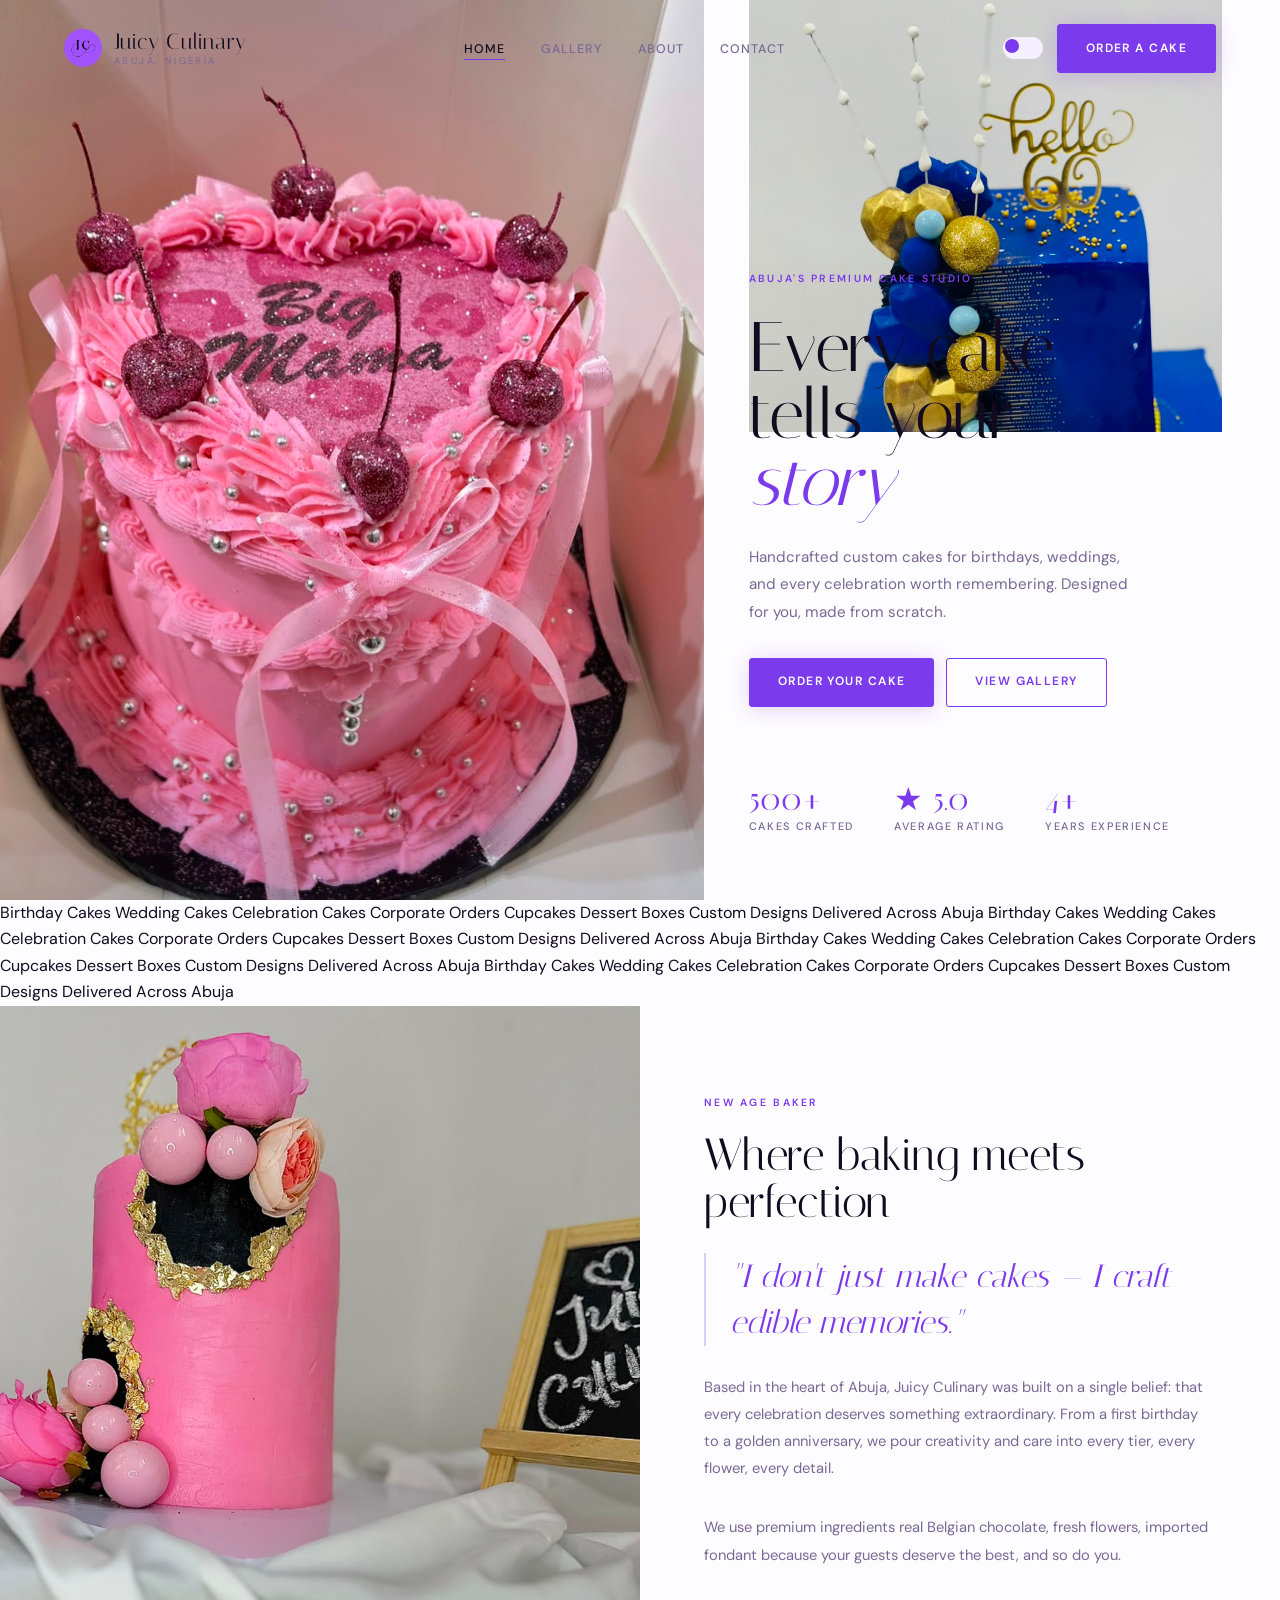
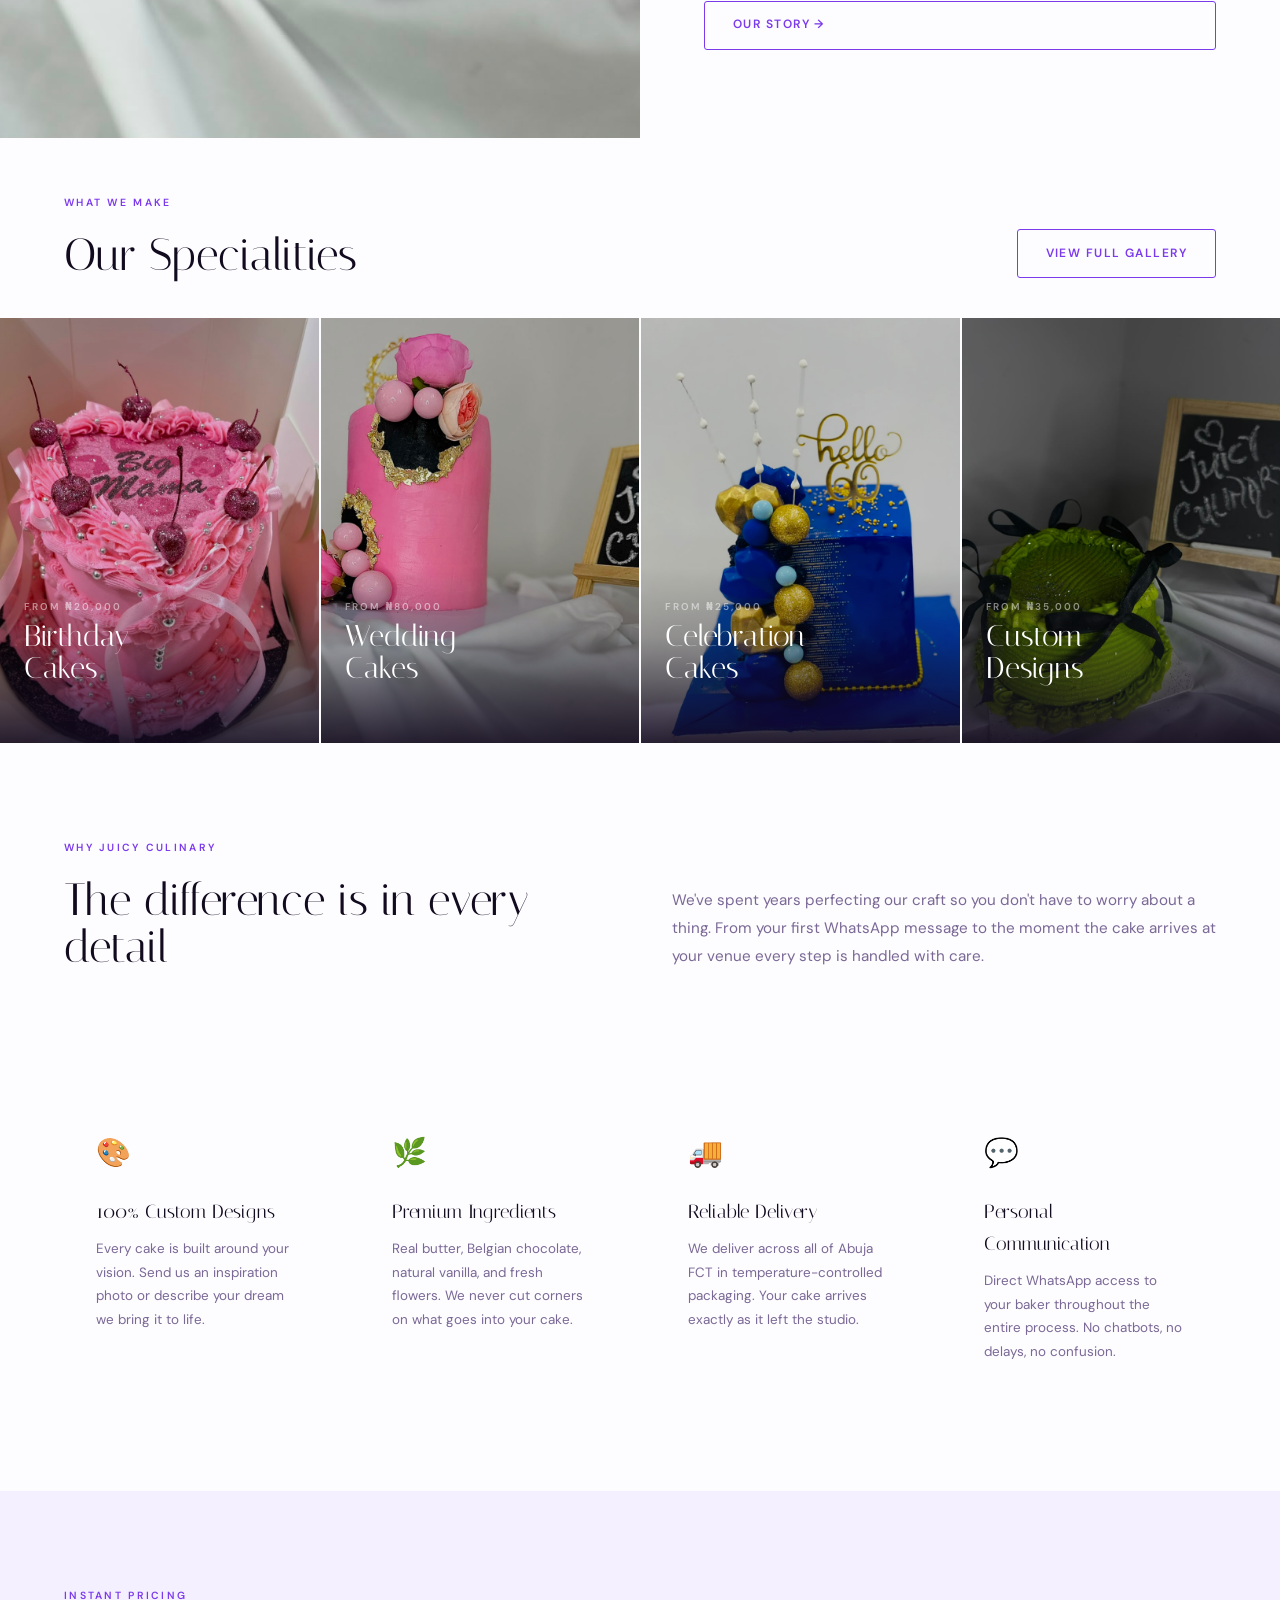
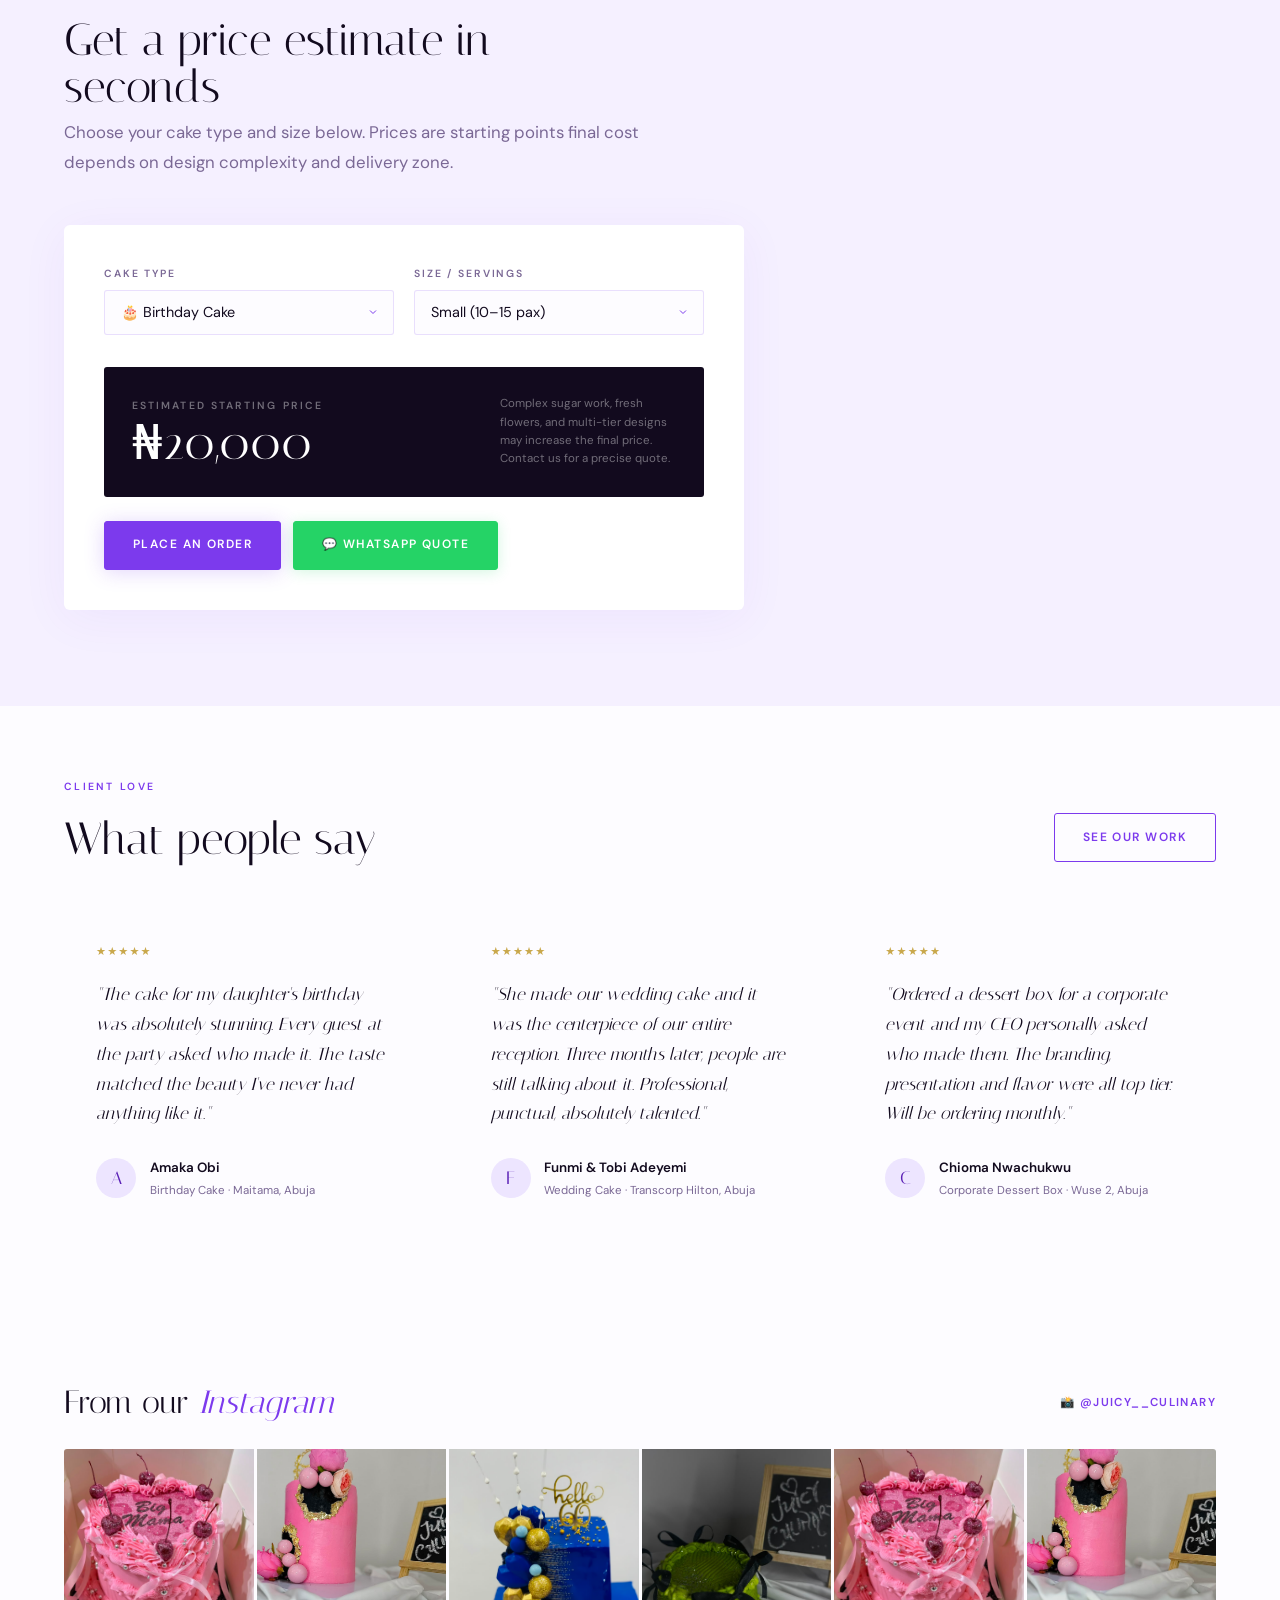
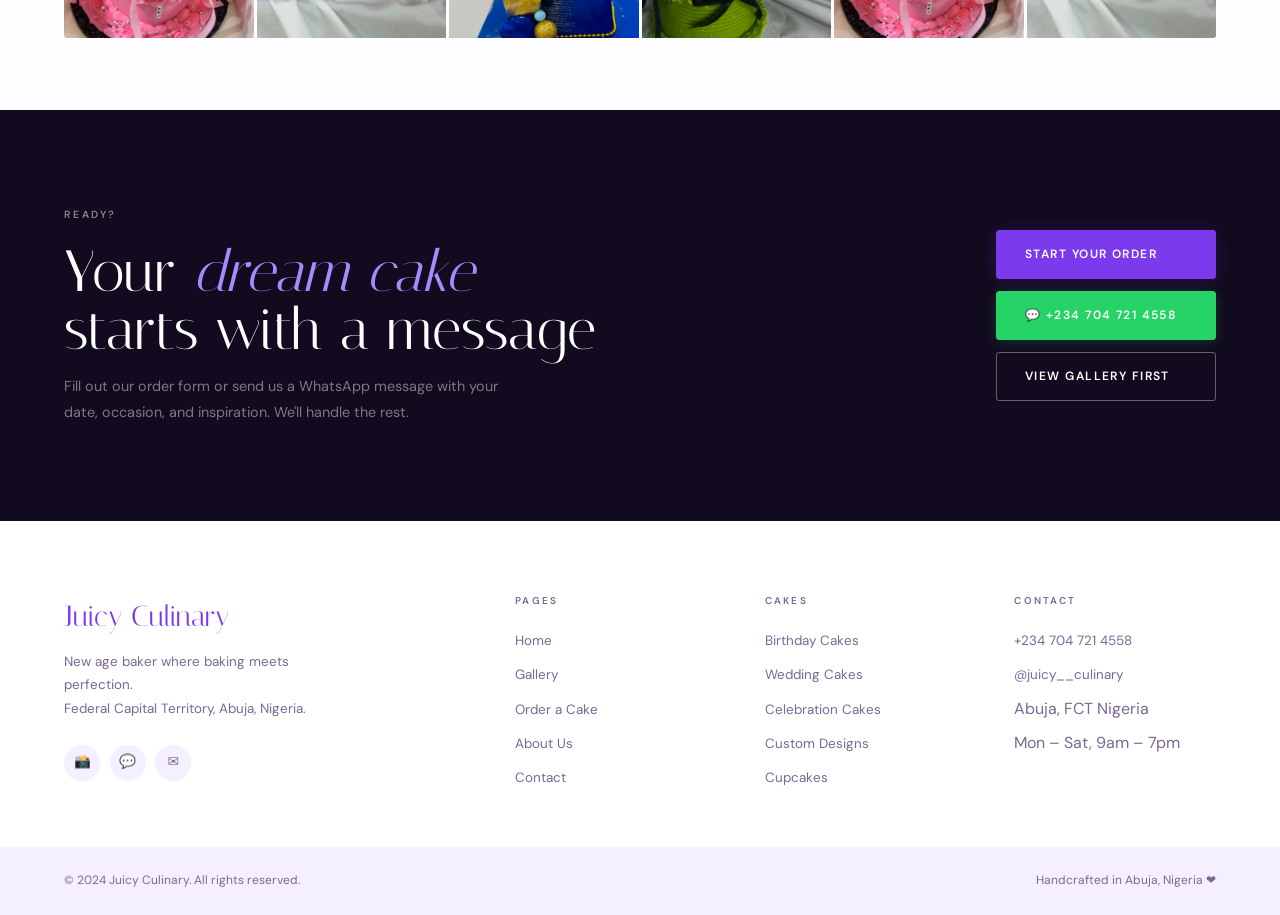
==== commit 33b035cd: "update site" ====
--- a/index.html
+++ b/index.html
@@ -1,414 +1,545 @@
 <!DOCTYPE html>
 <html lang="en" data-theme="light">
 <head>
-  <meta charset="UTF-8" />
-  <meta name="viewport" content="width=device-width, initial-scale=1.0" />
-  <title>Juicy Culinary — Premium Cake Artistry, Abuja</title>
-  <meta name="description" content="Luxury custom cakes and desserts crafted for life's most beautiful moments. Serving Abuja, Nigeria." />
-  <link rel="stylesheet" href="css/style.css" />
-  <link rel="preconnect" href="https://fonts.googleapis.com" />
-  <link rel="preconnect" href="https://fonts.gstatic.com" crossorigin />
+  <meta charset="UTF-8">
+  <meta name="viewport" content="width=device-width, initial-scale=1.0">
+  <title>Juicy Culinary — Custom Luxury Cakes, Abuja</title>
+  <meta name="description" content="Premium custom cakes handcrafted in Abuja, Nigeria. Birthday cakes, wedding cakes, celebration cakes. Order yours today.">
+  <link rel="preconnect" href="https://fonts.googleapis.com">
+  <link rel="preconnect" href="https://fonts.gstatic.com" crossorigin>
+  <link href="https://fonts.googleapis.com/css2?family=Italiana&family=DM+Sans:ital,opsz,wght@0,9..40,300;0,9..40,400;0,9..40,500;0,9..40,600;1,9..40,300&display=swap" rel="stylesheet">
+  <link rel="stylesheet" href="css/style.css">
 </head>
 <body>
 
-<!-- ===== NAVIGATION ===== -->
+<!-- ====================================================
+     NAVIGATION
+     ==================================================== -->
 <nav class="nav" role="navigation" aria-label="Main navigation">
-  <a href="index.html" class="nav-logo" aria-label="Juicy Culinary Home">
-    <span class="nav-logo-name">Juicy Culinary</span>
-    <span class="nav-logo-tagline">Abuja · Since 2020</span>
+
+  <a href="index.html" class="nav-logo" aria-label="Juicy Culinary — Home">
+   
+    <img src="images/logo-bg.jpg" alt="Juicy Culinary logo" class="nav-logo-img">
+    <div class="nav-logo-text">
+      Juicy Culinary
+      <span>Abuja, Nigeria</span>
+    </div>
   </a>
 
   <ul class="nav-links" role="list">
-    <li><a href="index.html" class="nav-link">Home</a></li>
+    <li><a href="index.html"   class="nav-link">Home</a></li>
     <li><a href="gallery.html" class="nav-link">Gallery</a></li>
-    <li><a href="about.html" class="nav-link">About</a></li>
+    <li><a href="about.html"   class="nav-link">About</a></li>
     <li><a href="contact.html" class="nav-link">Contact</a></li>
   </ul>
 
-  <div class="nav-actions">
-    <button class="dark-toggle" aria-label="Toggle dark mode" title="Toggle dark/light mode"></button>
-    <a href="order.html" class="btn btn-primary">Order Now</a>
+  <div class="nav-right">
+    <button class="dark-toggle" aria-label="Toggle dark mode"></button>
+    <a href="order.html" class="btn btn-primary">Order a Cake</a>
     <button class="hamburger" aria-label="Open menu" aria-expanded="false">
       <span></span><span></span><span></span>
     </button>
   </div>
 </nav>
 
-<!-- Mobile Menu -->
-<div class="mobile-overlay"></div>
-<div class="mobile-menu" role="dialog" aria-label="Mobile navigation">
-  <a href="index.html" class="mobile-menu-link">Home</a>
+<!-- Mobile overlay + drawer -->
+<div class="mobile-overlay" aria-hidden="true"></div>
+<nav class="mobile-menu" aria-label="Mobile navigation">
+  <a href="index.html"   class="mobile-menu-link">Home</a>
   <a href="gallery.html" class="mobile-menu-link">Gallery</a>
-  <a href="order.html" class="mobile-menu-link">Order a Cake</a>
-  <a href="about.html" class="mobile-menu-link">About Us</a>
+  <a href="order.html"   class="mobile-menu-link">Order a Cake</a>
+  <a href="about.html"   class="mobile-menu-link">About</a>
   <a href="contact.html" class="mobile-menu-link">Contact</a>
-  <a href="https://wa.me/2347047214558" class="btn btn-whatsapp" style="margin-top:1rem;">💬 WhatsApp Us</a>
+  <div class="mobile-menu-cta">
+    <a href="https://wa.me/2347047214558?text=Hi! I'd like to order a cake" target="_blank" rel="noopener" class="btn btn-wa" style="width:100%;justify-content:center;">
+      💬 WhatsApp Us
+    </a>
+  </div>
+</nav>
+
+
+<!-- ====================================================
+     HERO
+     ==================================================== -->
+<section class="hero" id="home">
+
+  <div class="hero-photo-main">
+    <img
+      src="images/cake-butterfly.jpg"
+      alt="Elegant custom birthday cake with gold butterfly decorations and fresh flowers"
+      loading="eager"
+      fetchpriority="high"
+    >
+  </div>
+
+  <div class="hero-content">
+
+  
+    <div class="hero-accent-photo">
+      <img
+        src="images/cake-navy-60.jpg"
+        alt="Navy blue milestone birthday cake with gold details"
+        loading="eager"
+      >
+    </div>
+
+    <div class="hero-text reveal">
+      <div class="hero-label">
+        <span class="t-label">Abuja's Premium Cake Studio</span>
+      </div>
+
+      <h1 class="hero-h1">
+        Every cake<br>tells your<br><em>story</em>
+      </h1>
+
+      <p class="hero-desc">
+        Handcrafted custom cakes for birthdays, weddings, and every celebration worth remembering. Designed for you, made from scratch.
+      </p>
+
+      <div class="hero-actions">
+        <a href="order.html" class="btn btn-primary">Order Your Cake</a>
+        <a href="gallery.html" class="btn btn-outline">View Gallery</a>
+      </div>
+
+      <div class="hero-stat">
+        <div class="hero-stat-item">
+          <div class="hero-stat-num">500+</div>
+          <div class="hero-stat-label">Cakes Crafted</div>
+        </div>
+        <div class="hero-stat-item">
+          <div class="hero-stat-num">★ 5.0</div>
+          <div class="hero-stat-label">Average Rating</div>
+        </div>
+        <div class="hero-stat-item">
+          <div class="hero-stat-num">4+</div>
+          <div class="hero-stat-label">Years Experience</div>
+        </div>
+      </div>
+    </div>
+
+  </div>
+</section>
+
+
+<!-- ====================================================
+     MARQUEE STRIP
+     ==================================================== -->
+<div class="marquee-strip" aria-hidden="true">
+  <div class="marquee-track">
+    <span class="marquee-item">Birthday Cakes</span>
+    <span class="marquee-item">Wedding Cakes</span>
+    <span class="marquee-item">Celebration Cakes</span>
+    <span class="marquee-item">Corporate Orders</span>
+    <span class="marquee-item">Cupcakes</span>
+    <span class="marquee-item">Dessert Boxes</span>
+    <span class="marquee-item">Custom Designs</span>
+    <span class="marquee-item">Delivered Across Abuja</span>
+    <span class="marquee-item">Birthday Cakes</span>
+    <span class="marquee-item">Wedding Cakes</span>
+    <span class="marquee-item">Celebration Cakes</span>
+    <span class="marquee-item">Corporate Orders</span>
+    <span class="marquee-item">Cupcakes</span>
+    <span class="marquee-item">Dessert Boxes</span>
+    <span class="marquee-item">Custom Designs</span>
+    <span class="marquee-item">Delivered Across Abuja</span>
+  </div>
 </div>
 
-<!-- ===== HERO ===== -->
-<section class="hero" id="home">
-  <div class="hero-content">
-    <p class="eyebrow hero-eyebrow reveal">✦ New Age Baker · Abuja, Nigeria</p>
-    <h1 class="display-xl hero-title reveal reveal-delay-1">
-      Where Baking<br>Meets <em>Perfection</em>
-    </h1>
-    <p class="body-lg hero-description reveal reveal-delay-2">
-      Handcrafted luxury cakes designed for weddings, birthdays, and every celebration that deserves something extraordinary.
+
+<!-- ====================================================
+     EDITORIAL FEATURE
+     "New age baker" story section
+     ==================================================== -->
+<section class="editorial" id="story">
+
+
+  <div class="editorial-photo reveal">
+    <img
+      src="images/cake-pink-geode.jpg"
+      alt="Pink cake with gold leaf geode detail and fresh roses"
+      loading="lazy"
+    >
+  </div>
+
+  <div class="editorial-text reveal d1">
+    <div class="section-label">
+      <span class="t-label">New Age Baker</span>
+    </div>
+
+    <h2 class="t-heading">
+      Where baking meets perfection
+    </h2>
+
+    <p class="editorial-pull">
+      "I don't just make cakes — I craft edible memories."
     </p>
-    <div class="hero-cta reveal reveal-delay-3">
-      <a href="order.html" class="btn btn-primary">✨ Order Your Cake</a>
-      <a href="gallery.html" class="btn btn-outline">View Gallery</a>
-    </div>
-  </div>
-
-  <div class="hero-image-wrap reveal reveal-delay-2">
-    <img
-      src="https://images.unsplash.com/photo-1535254973040-607b474cb50d?w=800&q=80"
-      alt="Elegant tiered wedding cake"
-      class="hero-img-main"
-    />
-    <div class="hero-badge">
-      <span class="hero-badge-icon">🎂</span>
-      <div class="hero-badge-text">
-        <strong>500+ Cakes Delivered</strong>
-        Across Abuja FCT
-      </div>
-    </div>
-    <div class="hero-badge-2">
-      <strong>★ 5.0</strong>
-      Rating
-    </div>
-  </div>
-</section>
-
-<!-- ===== CATEGORIES ===== -->
-<section class="categories" id="categories">
-  <div class="container">
-    <div class="section-header reveal">
-      <span class="eyebrow">Our Creations</span>
-      <h2 class="display-md">Crafted for Every<br><span class="text-gold italic">Celebration</span></h2>
-      <div class="section-divider"></div>
-    </div>
-
-    <div class="categories-grid">
-      <div class="category-card reveal">
-        <img src="https://images.unsplash.com/photo-1578985545062-69928b1d9587?w=600&q=80" alt="Birthday Cakes" loading="lazy" />
-        <div class="category-card-overlay"></div>
-        <div class="category-card-content">
-          <div class="category-card-sub">From ₦20,000</div>
-          <div class="category-card-name">Birthday Cakes</div>
-          <a href="gallery.html" class="category-card-link">Explore →</a>
+
+    <p class="editorial-body">
+      Based in the heart of Abuja, Juicy Culinary was built on a single belief: that every celebration deserves something extraordinary. From a first birthday to a golden anniversary, we pour creativity and care into every tier, every flower, every detail.
+    </p>
+
+    <p class="editorial-body">
+      We use premium ingredients  real Belgian chocolate, fresh flowers, imported fondant  because your guests deserve the best, and so do you.
+    </p>
+
+    <a href="about.html" class="btn btn-outline">Our Story →</a>
+  </div>
+
+</section>
+
+
+<!-- ====================================================
+     CATEGORIES
+     ==================================================== -->
+<section class="categories-section" id="categories">
+
+  <div class="categories-header">
+    <div>
+      <div class="section-label"><span class="t-label">What We Make</span></div>
+      <h2 class="t-heading reveal">Our Specialities</h2>
+    </div>
+    <a href="gallery.html" class="btn btn-outline reveal">View Full Gallery</a>
+  </div>
+
+  <div class="categories-grid">
+
+
+    <div class="cat-card" role="link" tabindex="0" onclick="window.location='gallery.html'">
+      <img src="images/cake-butterfly.jpg" alt="Birthday cake with butterfly decoration" loading="lazy">
+      <div class="cat-card-body">
+        <div class="cat-card-subtitle">From ₦20,000</div>
+        <div class="cat-card-name">Birthday<br>Cakes</div>
+        <span class="cat-card-cta">Explore →</span>
+      </div>
+    </div>
+
+    <div class="cat-card" role="link" tabindex="0" onclick="window.location='gallery.html'">
+    
+      <img src="images/cake-pink-geode.jpg" alt="Elegant wedding cake" loading="lazy">
+      <div class="cat-card-body">
+        <div class="cat-card-subtitle">From ₦80,000</div>
+        <div class="cat-card-name">Wedding<br>Cakes</div>
+        <span class="cat-card-cta">Explore →</span>
+      </div>
+    </div>
+
+    <div class="cat-card" role="link" tabindex="0" onclick="window.location='gallery.html'">
+      <img src="images/cake-navy-60.jpg" alt="Celebration milestone cake" loading="lazy">
+      <div class="cat-card-body">
+        <div class="cat-card-subtitle">From ₦25,000</div>
+        <div class="cat-card-name">Celebration<br>Cakes</div>
+        <span class="cat-card-cta">Explore →</span>
+      </div>
+    </div>
+
+    <div class="cat-card" role="link" tabindex="0" onclick="window.location='gallery.html'">
+      <img src="images/cake-green-ribbon.jpg" alt="Unique custom cake design" loading="lazy">
+      <div class="cat-card-body">
+        <div class="cat-card-subtitle">From ₦35,000</div>
+        <div class="cat-card-name">Custom<br>Designs</div>
+        <span class="cat-card-cta">Explore →</span>
+      </div>
+    </div>
+
+  </div>
+</section>
+
+
+<!-- ====================================================
+     WHY CHOOSE US
+     ==================================================== -->
+<section class="why-section" id="why-us">
+
+  <div class="why-header">
+    <div class="why-header-left">
+      <div class="section-label reveal"><span class="t-label">Why Juicy Culinary</span></div>
+      <h2 class="t-heading reveal d1">The difference is in every detail</h2>
+    </div>
+    <div class="why-header-right reveal d2">
+      We've spent years perfecting our craft so you don't have to worry about a thing. From your first WhatsApp message to the moment the cake arrives at your venue  every step is handled with care.
+    </div>
+  </div>
+
+  <div class="why-grid">
+    <div class="why-item reveal">
+      <span class="why-icon">🎨</span>
+      <div class="why-title">100% Custom Designs</div>
+      <p class="why-desc">Every cake is built around your vision. Send us an inspiration photo or describe your dream  we bring it to life.</p>
+    </div>
+    <div class="why-item reveal d1">
+      <span class="why-icon">🌿</span>
+      <div class="why-title">Premium Ingredients</div>
+      <p class="why-desc">Real butter, Belgian chocolate, natural vanilla, and fresh flowers. We never cut corners on what goes into your cake.</p>
+    </div>
+    <div class="why-item reveal d2">
+      <span class="why-icon">🚚</span>
+      <div class="why-title">Reliable Delivery</div>
+      <p class="why-desc">We deliver across all of Abuja FCT in temperature-controlled packaging. Your cake arrives exactly as it left the studio.</p>
+    </div>
+    <div class="why-item reveal d3">
+      <span class="why-icon">💬</span>
+      <div class="why-title">Personal Communication</div>
+      <p class="why-desc">Direct WhatsApp access to your baker throughout the entire process. No chatbots, no delays, no confusion.</p>
+    </div>
+  </div>
+
+</section>
+
+
+<!-- ====================================================
+     PRICE ESTIMATOR
+     ==================================================== -->
+<section class="estimator-section" id="estimator">
+
+  <div class="section-label reveal"><span class="t-label">Instant Pricing</span></div>
+  <h2 class="t-heading reveal d1" style="margin-bottom:0.4rem;max-width:18ch">Get a price estimate in seconds</h2>
+  <p class="t-body-lg reveal d2" style="max-width:52ch">Choose your cake type and size below. Prices are starting points  final cost depends on design complexity and delivery zone.</p>
+
+  <div class="estimator-card reveal d2" data-estimator>
+    <div class="estimator-row">
+      <div class="est-field">
+        <label for="est-type-home">Cake Type</label>
+        <select id="est-type-home" data-est-type>
+          <option value="birthday">🎂 Birthday Cake</option>
+          <option value="wedding">💍 Wedding Cake</option>
+          <option value="celebration">🎉 Celebration Cake</option>
+          <option value="corporate">🏢 Corporate Cake</option>
+          <option value="cupcakes">🧁 Cupcakes (dozen)</option>
+          <option value="dessertbox">🍫 Dessert Box</option>
+        </select>
+      </div>
+      <div class="est-field">
+        <label for="est-size-home">Size / Servings</label>
+        <select id="est-size-home" data-est-size>
+          <option value="small">Small (10–15 pax)</option>
+          <option value="medium">Medium (20–30 pax)</option>
+          <option value="large">Large (40–60 pax)</option>
+          <option value="xl">XL (80–100+ pax)</option>
+        </select>
+      </div>
+    </div>
+
+    <div class="estimator-result">
+      <div>
+        <div class="est-price-label">Estimated Starting Price</div>
+        <div class="est-price" data-est-price>₦20,000</div>
+      </div>
+      <p class="est-price-note">
+        Complex sugar work, fresh flowers, and multi-tier designs may increase the final price. Contact us for a precise quote.
+      </p>
+    </div>
+
+    <div class="estimator-actions">
+      <a href="order.html" class="btn btn-primary">Place an Order</a>
+      <a href="https://wa.me/2347047214558?text=Hi! I'd like a quote for a cake" target="_blank" rel="noopener" class="btn btn-wa">💬 WhatsApp Quote</a>
+    </div>
+  </div>
+
+</section>
+
+
+<!-- ====================================================
+     TESTIMONIALS
+     ==================================================== -->
+<section class="testimonials-section" id="testimonials">
+
+  <div class="testimonials-header">
+    <div>
+      <div class="section-label reveal"><span class="t-label">Client Love</span></div>
+      <h2 class="t-heading reveal d1">What people say</h2>
+    </div>
+    <a href="gallery.html" class="btn btn-outline reveal">See Our Work</a>
+  </div>
+
+  <div class="testimonials-grid">
+
+    <div class="testi-card reveal">
+      <span class="testi-stars">★★★★★</span>
+      <p class="testi-text">
+        "The cake for my daughter's birthday was absolutely stunning. Every guest at the party asked who made it. The taste matched the beauty  I've never had anything like it."
+      </p>
+      <div class="testi-author">
+        <div class="testi-avatar" aria-hidden="true">A</div>
+        <div>
+          <div class="testi-name">Amaka Obi</div>
+          <div class="testi-context">Birthday Cake · Maitama, Abuja</div>
         </div>
       </div>
-
-      <div class="category-card reveal reveal-delay-1">
-        <img src="https://images.unsplash.com/photo-1621303837174-89787a7d4729?w=600&q=80" alt="Wedding Cakes" loading="lazy" />
-        <div class="category-card-overlay"></div>
-        <div class="category-card-content">
-          <div class="category-card-sub">From ₦80,000</div>
-          <div class="category-card-name">Wedding Cakes</div>
-          <a href="gallery.html" class="category-card-link">Explore →</a>
+    </div>
+
+    <div class="testi-card reveal d1">
+      <span class="testi-stars">★★★★★</span>
+      <p class="testi-text">
+        "She made our wedding cake and it was the centerpiece of our entire reception. Three months later, people are still talking about it. Professional, punctual, absolutely talented."
+      </p>
+      <div class="testi-author">
+        <div class="testi-avatar" aria-hidden="true">F</div>
+        <div>
+          <div class="testi-name">Funmi &amp; Tobi Adeyemi</div>
+          <div class="testi-context">Wedding Cake · Transcorp Hilton, Abuja</div>
         </div>
       </div>
-
-      <div class="category-card reveal reveal-delay-2">
-        <img src="https://images.unsplash.com/photo-1486427944299-d1955d23e34d?w=600&q=80" alt="Cupcakes" loading="lazy" />
-        <div class="category-card-overlay"></div>
-        <div class="category-card-content">
-          <div class="category-card-sub">From ₦8,000</div>
-          <div class="category-card-name">Cupcakes</div>
-          <a href="gallery.html" class="category-card-link">Explore →</a>
+    </div>
+
+    <div class="testi-card reveal d2">
+      <span class="testi-stars">★★★★★</span>
+      <p class="testi-text">
+        "Ordered a dessert box for a corporate event and my CEO personally asked who made them. The branding, presentation and flavor were all top tier. Will be ordering monthly."
+      </p>
+      <div class="testi-author">
+        <div class="testi-avatar" aria-hidden="true">C</div>
+        <div>
+          <div class="testi-name">Chioma Nwachukwu</div>
+          <div class="testi-context">Corporate Dessert Box · Wuse 2, Abuja</div>
         </div>
       </div>
-
-      <div class="category-card reveal reveal-delay-3">
-        <img src="https://images.unsplash.com/photo-1587668178277-295251f900ce?w=600&q=80" alt="Dessert Boxes" loading="lazy" />
-        <div class="category-card-overlay"></div>
-        <div class="category-card-content">
-          <div class="category-card-sub">From ₦15,000</div>
-          <div class="category-card-name">Dessert Boxes</div>
-          <a href="gallery.html" class="category-card-link">Explore →</a>
-        </div>
-      </div>
-    </div>
-  </div>
-</section>
-
-<!-- ===== WHY CHOOSE US ===== -->
-<section class="why-us" id="why-us">
-  <div class="container">
-    <div class="why-us-grid">
-      <div class="why-us-image reveal">
-        <img
-          src="https://images.unsplash.com/photo-1562440499-64c9a111f713?w=800&q=80"
-          alt="Baker decorating a cake"
-          class="why-us-img"
-        />
-        <div class="why-us-stat">
-          <div class="why-us-stat-num">500+</div>
-          <div class="why-us-stat-label">Happy Clients</div>
-        </div>
-      </div>
-
-      <div class="why-us-content">
-        <div class="reveal">
-          <span class="eyebrow">Why Juicy Culinary</span>
-          <h2 class="display-md" style="margin-top:0.75rem">
-            The Difference is in<br><span class="text-gold italic">Every Detail</span>
-          </h2>
-          <div class="section-divider" style="margin-bottom:2.5rem"></div>
-        </div>
-
-        <div class="why-us-features">
-          <div class="feature-item reveal reveal-delay-1">
-            <div class="feature-icon">🎨</div>
-            <div class="feature-text">
-              <h3>100% Custom Designs</h3>
-              <p class="body-md">Every cake is designed around your vision — your colors, theme, and story brought to life.</p>
-            </div>
-          </div>
-          <div class="feature-item reveal reveal-delay-2">
-            <div class="feature-icon">🌿</div>
-            <div class="feature-text">
-              <h3>Premium Ingredients Only</h3>
-              <p class="body-md">We use the finest imported ingredients — real butter, Belgian chocolate, and natural flavors.</p>
-            </div>
-          </div>
-          <div class="feature-item reveal reveal-delay-3">
-            <div class="feature-icon">🚚</div>
-            <div class="feature-text">
-              <h3>Safe Delivery Across Abuja</h3>
-              <p class="body-md">Temperature-controlled packaging ensures your cake arrives exactly as it left our kitchen.</p>
-            </div>
-          </div>
-          <div class="feature-item reveal reveal-delay-4">
-            <div class="feature-icon">💬</div>
-            <div class="feature-text">
-              <h3>Personal WhatsApp Support</h3>
-              <p class="body-md">Direct access to your baker throughout the order process — no chatbots, just real people.</p>
-            </div>
-          </div>
-        </div>
-      </div>
-    </div>
-  </div>
-</section>
-
-<!-- ===== PRICE ESTIMATOR ===== -->
-<section class="estimator" id="estimator">
-  <div class="container">
-    <div class="section-header text-center reveal">
-      <span class="eyebrow">Instant Pricing</span>
-      <h2 class="display-md">Cake Price <span class="text-gold italic">Estimator</span></h2>
-      <p class="body-lg" style="max-width:50ch;margin:1rem auto 0">Get an instant price estimate for your cake. Final pricing depends on design complexity.</p>
-      <div class="section-divider center"></div>
-    </div>
-
-    <div class="estimator-card reveal">
-      <div class="estimator-grid">
-        <div class="estimator-field">
-          <label for="est-type">Cake Type</label>
-          <select id="est-type">
-            <option value="birthday">🎂 Birthday Cake</option>
-            <option value="wedding">💍 Wedding Cake</option>
-            <option value="cupcakes">🧁 Cupcakes (dozen)</option>
-            <option value="dessertbox">🍫 Dessert Box</option>
-            <option value="custom">✨ Custom Cake</option>
-          </select>
-        </div>
-        <div class="estimator-field">
-          <label for="est-size">Size / Serving</label>
-          <select id="est-size">
-            <option value="small">Small (10–15 pax)</option>
-            <option value="medium">Medium (20–30 pax)</option>
-            <option value="large">Large (40–60 pax)</option>
-            <option value="xl">XL (80–100+ pax)</option>
-          </select>
-        </div>
-        <div class="estimator-field">
-          <label>&nbsp;</label>
-          <div class="estimator-result">
-            <div class="estimator-price" id="est-price">₦20,000</div>
-            <div class="estimator-price-label">Starting From</div>
-          </div>
-        </div>
-      </div>
-      <p class="estimator-note text-center">* Prices are estimates. Complex designs, sugar flowers, or fondant work may increase the final price. Contact us for an exact quote.</p>
-      <div class="estimator-cta text-center">
-        <a href="order.html" class="btn btn-primary">Place Your Order</a>
-        <a href="https://wa.me/2347047214558?text=Hi! I'd like a cake quote" class="btn btn-whatsapp" style="margin-left:0.75rem">💬 Chat on WhatsApp</a>
-      </div>
-    </div>
-  </div>
-</section>
-
-<!-- ===== TESTIMONIALS ===== -->
-<section class="testimonials" id="testimonials">
-  <div class="container">
-    <div class="section-header text-center reveal">
-      <span class="eyebrow">Client Love</span>
-      <h2 class="display-md">What Our Clients <span class="text-gold italic">Say</span></h2>
-      <div class="section-divider center"></div>
-    </div>
-
-    <div class="testimonials-track">
-      <div class="testimonial-card reveal">
-        <div class="testimonial-stars">⭐⭐⭐⭐⭐</div>
-        <p class="testimonial-text">"The cake for my daughter's 10th birthday was absolutely stunning. Everyone at the party thought it came from a London bakery. The taste matched the beauty — incredible!"</p>
-        <div class="testimonial-author">
-          <div class="testimonial-avatar">A</div>
-          <div>
-            <div class="testimonial-name">Amaka Obi</div>
-            <div class="testimonial-event">Birthday Cake · Maitama, Abuja</div>
-          </div>
-        </div>
-      </div>
-
-      <div class="testimonial-card reveal reveal-delay-1">
-        <div class="testimonial-stars">⭐⭐⭐⭐⭐</div>
-        <p class="testimonial-text">"She made our 4-tier wedding cake and it was the centerpiece of the whole reception. Guests are still talking about it 3 months later. Professional, punctual and talented."</p>
-        <div class="testimonial-author">
-          <div class="testimonial-avatar">F</div>
-          <div>
-            <div class="testimonial-name">Funmi & Tobi Adeyemi</div>
-            <div class="testimonial-event">Wedding Cake · Transcorp Hilton</div>
-          </div>
-        </div>
-      </div>
-
-      <div class="testimonial-card reveal reveal-delay-2">
-        <div class="testimonial-stars">⭐⭐⭐⭐⭐</div>
-        <p class="testimonial-text">"I ordered a dessert box for a corporate event and my CEO personally asked who made them. The branding, presentation and flavor were all top tier. Will be ordering monthly."</p>
-        <div class="testimonial-author">
-          <div class="testimonial-avatar">C</div>
-          <div>
-            <div class="testimonial-name">Chioma Nwachukwu</div>
-            <div class="testimonial-event">Corporate Dessert Box · Wuse 2</div>
-          </div>
-        </div>
-      </div>
-    </div>
-  </div>
-</section>
-
-<!-- ===== INSTAGRAM FEED ===== -->
-<section class="instagram" id="instagram">
-  <div class="container">
-    <div class="section-header text-center reveal">
-      <span class="eyebrow">Follow Our Journey</span>
-      <h2 class="display-md">As Seen on <span class="text-gold italic">Instagram</span></h2>
-      <div class="section-divider center"></div>
-    </div>
-
-    <div class="instagram-grid reveal">
-      <div class="instagram-item">
-        <img src="https://images.unsplash.com/photo-1464349095431-e9a21285b5f3?w=300&q=80" alt="Cake" loading="lazy" />
-        <div class="instagram-item-overlay">📷</div>
-      </div>
-      <div class="instagram-item">
-        <img src="https://images.unsplash.com/photo-1563729784474-d77dbb933a9e?w=300&q=80" alt="Cake" loading="lazy" />
-        <div class="instagram-item-overlay">📷</div>
-      </div>
-      <div class="instagram-item">
-        <img src="https://images.unsplash.com/photo-1578985545062-69928b1d9587?w=300&q=80" alt="Cake" loading="lazy" />
-        <div class="instagram-item-overlay">📷</div>
-      </div>
-      <div class="instagram-item">
-        <img src="https://images.unsplash.com/photo-1621303837174-89787a7d4729?w=300&q=80" alt="Cake" loading="lazy" />
-        <div class="instagram-item-overlay">📷</div>
-      </div>
-      <div class="instagram-item">
-        <img src="https://images.unsplash.com/photo-1558618666-fcd25c85cd64?w=300&q=80" alt="Cake" loading="lazy" />
-        <div class="instagram-item-overlay">📷</div>
-      </div>
-      <div class="instagram-item">
-        <img src="https://images.unsplash.com/photo-1586985289688-ca3cf47d3e6e?w=300&q=80" alt="Cake" loading="lazy" />
-        <div class="instagram-item-overlay">📷</div>
-      </div>
-    </div>
-
-    <a href="https://instagram.com/juicy__culinary" target="_blank" rel="noopener" class="instagram-handle reveal">
-      <span>📸</span> @juicy__culinary
+    </div>
+
+  </div>
+</section>
+
+
+<!-- ====================================================
+     INSTAGRAM PREVIEW
+     ==================================================== -->
+<section class="instagram-section" id="instagram">
+
+  <div class="ig-header">
+    <h2 class="t-subheading reveal">From our <em style="font-style:italic;color:var(--purple)">Instagram</em></h2>
+    <a href="https://instagram.com/juicy__culinary" target="_blank" rel="noopener" class="ig-handle-link reveal d1">
+      📸 @juicy__culinary
     </a>
   </div>
-</section>
-
-<!-- ===== CTA BANNER ===== -->
-<section class="cta-banner">
-  <div class="container">
-    <span class="eyebrow reveal">Ready to Create Something Beautiful?</span>
-    <h2 class="display-lg reveal reveal-delay-1">Your Dream Cake<br>Awaits You</h2>
-    <p class="body-lg reveal reveal-delay-2">
-      Place your order online or reach us directly on WhatsApp. We take orders for every occasion — birthdays, weddings, proposals, corporate events, and more.
+
+ 
+  <div class="ig-grid reveal d1">
+    <div class="ig-item" data-lb="images/cake-butterfly.jpg" data-lb-label="Birthday Cake" title="View photo">
+      <img src="images/cake-butterfly.jpg" alt="Birthday cake with gold butterflies" loading="lazy">
+      <div class="ig-item-overlay">📷</div>
+    </div>
+    <div class="ig-item" data-lb="images/cake-pink-geode.jpg" data-lb-label="Pink Geode Cake" title="View photo">
+      <img src="images/cake-pink-geode.jpg" alt="Pink cake with geode detail" loading="lazy">
+      <div class="ig-item-overlay">📷</div>
+    </div>
+    <div class="ig-item" data-lb="images/cake-navy-60.jpg" data-lb-label="Hello 60 Celebration Cake" title="View photo">
+      <img src="images/cake-navy-60.jpg" alt="Navy blue 60th birthday cake" loading="lazy">
+      <div class="ig-item-overlay">📷</div>
+    </div>
+    <div class="ig-item" data-lb="images/cake-green-ribbon.jpg" data-lb-label="Green Ribbon Cake" title="View photo">
+      <img src="images/cake-green-ribbon.jpg" alt="Green cake with black ribbon bows" loading="lazy">
+      <div class="ig-item-overlay">📷</div>
+    </div>
+    <div class="ig-item" data-lb="images/cake-butterfly.jpg" data-lb-label="Detail Shot" title="View photo">
+      <img src="images/cake-butterfly.jpg" alt="Cake detail" loading="lazy" style="object-position:center 60%">
+      <div class="ig-item-overlay">📷</div>
+    </div>
+    <div class="ig-item" data-lb="images/cake-pink-geode.jpg" data-lb-label="Detail Shot" title="View photo">
+      <img src="images/cake-pink-geode.jpg" alt="Cake detail" loading="lazy" style="object-position:center 80%">
+      <div class="ig-item-overlay">📷</div>
+    </div>
+  </div>
+
+</section>
+
+
+<!-- ====================================================
+     CTA BANNER
+     ==================================================== -->
+<section class="cta-banner" id="order-cta">
+
+  <div class="reveal">
+    <div class="section-label" style="--rule-color:rgba(255,255,255,0.2)">
+      <span class="t-label" style="color:rgba(255,255,255,0.5)">Ready?</span>
+    </div>
+    <h2>
+      Your <em>dream cake</em><br>starts with a message
+    </h2>
+    <p>
+      Fill out our order form or send us a WhatsApp message with your date, occasion, and inspiration. We'll handle the rest.
     </p>
-    <div class="cta-banner-actions reveal reveal-delay-3">
-      <a href="order.html" class="btn btn-primary">Start Your Order</a>
-      <a href="https://wa.me/2347047214558?text=Hello! I'd like to order a cake" target="_blank" class="btn btn-whatsapp">
-        💬 WhatsApp: +234 704 721 4558
-      </a>
-    </div>
-  </div>
-</section>
-
-<!-- ===== FOOTER ===== -->
+  </div>
+
+  <div class="cta-banner-actions reveal d1">
+    <a href="order.html" class="btn btn-primary">Start Your Order</a>
+    <a href="https://wa.me/2347047214558?text=Hello! I'd like to order a cake for my event." target="_blank" rel="noopener" class="btn btn-wa">
+      💬 +234 704 721 4558
+    </a>
+    <a href="gallery.html" class="btn btn-ghost-white">View Gallery First</a>
+  </div>
+
+</section>
+
+
+<!-- ====================================================
+     FOOTER
+     ==================================================== -->
 <footer class="footer" role="contentinfo">
-  <div class="container">
-    <div class="footer-grid">
-      <div class="footer-brand">
-        <div class="footer-brand-name">Juicy Culinary</div>
-        <p class="footer-brand-desc">
-          New age baker where baking meets perfection ❤️<br>
-          Federal Capital Territory, Abuja.
-        </p>
-        <div class="footer-social">
-          <a href="https://instagram.com/juicy__culinary" target="_blank" rel="noopener" aria-label="Instagram">📸</a>
-          <a href="https://wa.me/2347047214558" target="_blank" rel="noopener" aria-label="WhatsApp">💬</a>
-          <a href="mailto:hello@juicyculinary.com" aria-label="Email">✉️</a>
-        </div>
-      </div>
-
-      <div>
-        <div class="footer-heading">Quick Links</div>
-        <ul class="footer-links">
-          <li><a href="index.html">Home</a></li>
-          <li><a href="gallery.html">Gallery</a></li>
-          <li><a href="order.html">Order a Cake</a></li>
-          <li><a href="about.html">About Us</a></li>
-          <li><a href="contact.html">Contact</a></li>
-        </ul>
-      </div>
-
-      <div>
-        <div class="footer-heading">Services</div>
-        <ul class="footer-links">
-          <li><a href="gallery.html">Birthday Cakes</a></li>
-          <li><a href="gallery.html">Wedding Cakes</a></li>
-          <li><a href="gallery.html">Cupcakes</a></li>
-          <li><a href="gallery.html">Dessert Boxes</a></li>
-          <li><a href="gallery.html">Custom Cakes</a></li>
-        </ul>
-      </div>
-
-      <div>
-        <div class="footer-heading">Contact</div>
-        <ul class="footer-links">
-          <li><a href="https://wa.me/2347047214558">+234 704 721 4558</a></li>
-          <li><a href="https://instagram.com/juicy__culinary">@juicy__culinary</a></li>
-          <li><span style="color:rgba(255,255,255,0.5)">Abuja, FCT Nigeria</span></li>
-          <li><span style="color:rgba(255,255,255,0.5)">Mon–Sat: 9am – 7pm</span></li>
-        </ul>
-      </div>
-    </div>
-
-    <div class="footer-bottom">
-      <span>© 2024 Juicy Culinary. All rights reserved.</span>
-      <span>Crafted with ❤️ in Abuja, Nigeria</span>
-    </div>
+  <div class="footer-main">
+
+    <div class="footer-brand">
+      <div class="footer-brand-name">Juicy Culinary</div>
+      <p class="footer-brand-desc">
+        New age baker where baking meets perfection.<br>
+        Federal Capital Territory, Abuja, Nigeria.
+      </p>
+      <div class="footer-socials">
+        <a href="https://instagram.com/juicy__culinary" target="_blank" rel="noopener" class="footer-social-link" aria-label="Instagram">📸</a>
+        <a href="https://wa.me/2347047214558" target="_blank" rel="noopener" class="footer-social-link" aria-label="WhatsApp">💬</a>
+        <a href="mailto:hello@Juicyculinary@gmail.com" class="footer-social-link" aria-label="Email">✉️</a>
+      </div>
+    </div>
+
+    <div>
+      <div class="footer-col-title">Pages</div>
+      <ul class="footer-col-links">
+        <li><a href="index.html">Home</a></li>
+        <li><a href="gallery.html">Gallery</a></li>
+        <li><a href="order.html">Order a Cake</a></li>
+        <li><a href="about.html">About Us</a></li>
+        <li><a href="contact.html">Contact</a></li>
+      </ul>
+    </div>
+
+    <div>
+      <div class="footer-col-title">Cakes</div>
+      <ul class="footer-col-links">
+        <li><a href="gallery.html">Birthday Cakes</a></li>
+        <li><a href="gallery.html">Wedding Cakes</a></li>
+        <li><a href="gallery.html">Celebration Cakes</a></li>
+        <li><a href="gallery.html">Custom Designs</a></li>
+        <li><a href="gallery.html">Cupcakes</a></li>
+      </ul>
+    </div>
+
+    <div>
+      <div class="footer-col-title">Contact</div>
+      <ul class="footer-col-links">
+        <li><a href="https://wa.me/2347047214558">+234 704 721 4558</a></li>
+        <li><a href="https://instagram.com/juicy__culinary">@juicy__culinary</a></li>
+        <li><span style="color:var(--ink-soft)">Abuja, FCT Nigeria</span></li>
+        <li><span style="color:var(--ink-soft)">Mon – Sat, 9am – 7pm</span></li>
+      </ul>
+    </div>
+
+  </div>
+
+  <div class="footer-bottom">
+    <span>© 2024 Juicy Culinary. All rights reserved.</span>
+    <span>Handcrafted in Abuja, Nigeria ❤️</span>
   </div>
 </footer>
 
-<!-- Back to Top -->
-<button class="back-to-top" aria-label="Back to top">↑</button>
+<!-- Lightbox -->
+<div class="lightbox" role="dialog" aria-modal="true" aria-label="Image viewer">
+  <button class="lb-close" aria-label="Close lightbox">✕</button>
+  <button class="lb-nav-btn lb-prev" aria-label="Previous image">‹</button>
+  <img class="lightbox-img" src="" alt="">
+  <button class="lb-nav-btn lb-next" aria-label="Next image">›</button>
+  <div class="lb-caption"></div>
+</div>
+
+<!-- Back to top -->
+<button class="back-top" aria-label="Back to top">↑</button>
 
 <script src="js/script.js"></script>
 </body>
--- a/css/style.css
+++ b/css/style.css
@@ -1,1419 +1,2197 @@
-/* ============================================================
-   JUICY CULINARY — Premium Bakery
-   Design System: Ivory + Purple + Gold luxury aesthetic
-   ============================================================ */
-
-/* ---------- CSS Custom Properties ---------- */
-:root {
-  /* Colors */
-  --ivory:        #FDFAFF;
-  --white:        #FFFFFF;
-  --blush:        #C084FC;
-  --blush-light:  #F3E8FF;
-  --blush-dark:   #9333EA;
-  --gold:         #D4AF37;
-  --gold-light:   #F0D882;
-  --gold-dark:    #A8851A;
-  --charcoal:     #1A0A2E;
-  --brown:        #3B1F6B;
-  --warm-gray:    #7C6A99;
-  --light-gray:   #F0EAFA;
-  --border:       rgba(192, 132, 252, 0.28);
-
-  /* Dark mode */
-  --bg:           var(--ivory);
-  --surface:      var(--white);
-  --text-primary: var(--charcoal);
-  --text-secondary: var(--warm-gray);
-  --nav-bg:       rgba(253, 250, 255, 0.95);
-
-  /* Typography */
-  --font-display: 'Cormorant Garamond', 'Playfair Display', Georgia, serif;
-  --font-body:    'Jost', 'DM Sans', system-ui, sans-serif;
-
-  /* Spacing */
-  --section-pad:  7rem 5vw;
-  --radius-sm:    6px;
-  --radius-md:    14px;
-  --radius-lg:    28px;
-  --radius-pill:  100px;
-
-  /* Transitions */
-  --ease:         cubic-bezier(0.25, 0.46, 0.45, 0.94);
-  --ease-bounce:  cubic-bezier(0.34, 1.56, 0.64, 1);
-}
-
-/* Dark mode */
-[data-theme="dark"] {
-  --ivory:        #0F0A1A;
-  --bg:           #0F0A1A;
-  --surface:      #1C1030;
-  --text-primary: #F0E8FF;
-  --text-secondary: #A98DC8;
-  --nav-bg:       rgba(15, 10, 26, 0.97);
-  --light-gray:   #251540;
-  --border:       rgba(192, 132, 252, 0.2);
-}
-
-/* ---------- Reset & Base ---------- */
-*, *::before, *::after { box-sizing: border-box; margin: 0; padding: 0; }
+/*
+ * ============================================================
+ * JUICY CULINARY — style.css
+ * Luxury cake boutique · Abuja, Nigeria
+ * ============================================================
+ *
+ * TABLE OF CONTENTS
+ * 1.  Design tokens
+ * 2.  Reset & base
+ * 3.  Typography
+ * 4.  Navigation
+ * 5.  Buttons
+ * 6.  Utilities
+ * 7.  HOME — Hero
+ * 8.  HOME — Marquee strip
+ * 9.  HOME — Editorial feature
+ * 10. HOME — Categories
+ * 11. HOME — Why choose us
+ * 12. HOME — Price estimator
+ * 13. HOME — Testimonials
+ * 14. HOME — Instagram preview
+ * 15. HOME — CTA banner
+ * 16. Footer
+ * 17. GALLERY page
+ * 18. ORDER page
+ * 19. ABOUT page
+ * 20. CONTACT page
+ * 21. Lightbox
+ * 22. Modals
+ * 23. Scroll reveal
+ * 24. Back to top
+ * 25. Dark mode
+ * 26. Responsive
+ * ============================================================
+ */
+
+
+/* ============================================================
+   1. DESIGN TOKENS
+   ============================================================ */
+
+   :root {
+    /* Brand purple — pulled from JC logo */
+    --purple:       #7C3AED;
+    --purple-dark:  #5B21B6;
+    --purple-deep:  #3B0E8C;
+    --purple-pale:  #F5F0FF;
+    --purple-mid:   #EDE5FF;
+  
+    /* Ink — near-black with purple undertone */
+    --ink:          #120A1E;
+    --ink-mid:      #4A3665;
+    --ink-soft:     #7A6895;
+  
+    /* Surface */
+    --cream:        #FDFCFF;
+    --white:        #FFFFFF;
+    --rule-color:   rgba(124, 58, 237, 0.08);
+  
+    /* Gold accent */
+    --gold:         #C9A84C;
+    --gold-light:   #E8CC80;
+  
+    /* Semantic */
+    --bg:           var(--cream);
+    --surface:      var(--white);
+    --border:       var(--rule-color);
+    --text:         var(--ink);
+    --text-muted:   var(--ink-soft);
+  
+    /* Typography */
+    --font-display: 'Italiana', Georgia, serif;
+    --font-body:    'DM Sans', system-ui, -apple-system, sans-serif;
+  
+    /* Spacing scale */
+    --space-xs:  0.5rem;
+    --space-sm:  1rem;
+    --space-md:  2rem;
+    --space-lg:  4rem;
+    --space-xl:  7rem;
+  
+    /* Radii — kept minimal for editorial feel */
+    --radius-sm: 3px;
+    --radius-md: 6px;
+  
+    /* Easing */
+    --ease:         cubic-bezier(0.25, 0.46, 0.45, 0.94);
+    --ease-out:     cubic-bezier(0.0, 0.0, 0.2, 1);
+    --ease-spring:  cubic-bezier(0.34, 1.56, 0.64, 1);
+  }
+  
+  
+/* ============================================================
+   2. RESET & BASE
+   ============================================================ */
+
+*, *::before, *::after {
+  box-sizing: border-box;
+  margin: 0;
+  padding: 0;
+}
 
 html {
   scroll-behavior: smooth;
-  font-size: 16px;
   -webkit-text-size-adjust: 100%;
+  hanging-punctuation: first last;
 }
 
 body {
   font-family: var(--font-body);
   background: var(--bg);
-  color: var(--text-primary);
+  color: var(--text);
   line-height: 1.65;
-  transition: background 0.35s var(--ease), color 0.35s var(--ease);
   overflow-x: hidden;
-}
-
-img { max-width: 100%; display: block; }
-a { text-decoration: none; color: inherit; }
+  -webkit-font-smoothing: antialiased;
+  -moz-osx-font-smoothing: grayscale;
+  transition: background 0.3s, color 0.3s;
+}
+
+img {
+  display: block;
+  max-width: 100%;
+  height: auto;
+}
+
+a { color: inherit; text-decoration: none; }
 ul { list-style: none; }
 button { cursor: pointer; border: none; background: none; font-family: inherit; }
 input, textarea, select { font-family: inherit; }
-
-/* Google Fonts Import */
-@import url('https://fonts.googleapis.com/css2?family=Cormorant+Garamond:ital,wght@0,300;0,400;0,600;1,300;1,400&family=Jost:wght@300;400;500;600&display=swap');
-
-/* ---------- Typography Scale ---------- */
-.display-xl  { font-family: var(--font-display); font-size: clamp(3.5rem, 8vw, 7.5rem); font-weight: 300; line-height: 1.05; letter-spacing: -0.02em; }
-.display-lg  { font-family: var(--font-display); font-size: clamp(2.8rem, 5vw, 5rem); font-weight: 300; line-height: 1.1; }
-.display-md  { font-family: var(--font-display); font-size: clamp(2rem, 3.5vw, 3.2rem); font-weight: 400; line-height: 1.2; }
-.display-sm  { font-family: var(--font-display); font-size: clamp(1.5rem, 2.5vw, 2.2rem); font-weight: 400; line-height: 1.3; }
-.eyebrow     { font-family: var(--font-body); font-size: 0.72rem; font-weight: 500; letter-spacing: 0.22em; text-transform: uppercase; color: var(--gold); }
-.body-lg     { font-size: 1.1rem; line-height: 1.75; color: var(--text-secondary); }
-.body-md     { font-size: 0.95rem; line-height: 1.7; color: var(--text-secondary); }
-
-/* ---------- Utility Classes ---------- */
-.container  { max-width: 1200px; margin: 0 auto; padding: 0 5vw; }
-.text-center { text-align: center; }
-.text-gold  { color: var(--gold); }
-.italic     { font-style: italic; }
-
-/* Gold underline decoration */
-.underline-gold {
-  position: relative;
-  display: inline-block;
-}
-.underline-gold::after {
-  content: '';
-  position: absolute;
-  bottom: -6px;
-  left: 0;
-  width: 100%;
-  height: 1.5px;
-  background: linear-gradient(90deg, var(--gold), var(--gold-light), transparent);
-}
-
-/* ---------- Buttons ---------- */
-.btn {
-  display: inline-flex;
-  align-items: center;
-  gap: 0.5rem;
-  padding: 0.875rem 2rem;
-  border-radius: var(--radius-pill);
-  font-family: var(--font-body);
-  font-size: 0.82rem;
-  font-weight: 500;
-  letter-spacing: 0.12em;
+address { font-style: normal; }
+
+
+/* ============================================================
+   3. TYPOGRAPHY
+   ============================================================ */
+
+/* Import from Google Fonts — placed in <head> for performance */
+/* @import url('https://fonts.googleapis.com/css2?family=Italiana&family=DM+Sans:ital,opsz,wght@0,9..40,300;0,9..40,400;0,9..40,500;0,9..40,600;1,9..40,300&display=swap'); */
+
+.t-hero {
+  font-family: var(--font-display);
+  font-size: clamp(3.8rem, 8vw, 9rem);
+  font-weight: 400;
+  line-height: 0.95;
+  letter-spacing: -0.01em;
+}
+
+.t-display {
+  font-family: var(--font-display);
+  font-size: clamp(2.8rem, 5vw, 6rem);
+  font-weight: 400;
+  line-height: 1.0;
+  letter-spacing: -0.01em;
+}
+
+.t-heading {
+  font-family: var(--font-display);
+  font-size: clamp(2rem, 3.5vw, 3.8rem);
+  font-weight: 400;
+  line-height: 1.05;
+}
+
+.t-subheading {
+  font-family: var(--font-display);
+  font-size: clamp(1.5rem, 2.5vw, 2.5rem);
+  font-weight: 400;
+  line-height: 1.15;
+}
+
+.t-body-lg { font-size: 1.05rem; line-height: 1.8; color: var(--text-muted); }
+.t-body    { font-size: 0.9rem;  line-height: 1.75; color: var(--text-muted); }
+.t-small   { font-size: 0.78rem; line-height: 1.6; color: var(--text-muted); }
+
+.t-label {
+  font-size: 0.65rem;
+  font-weight: 600;
+  letter-spacing: 0.22em;
   text-transform: uppercase;
-  transition: all 0.3s var(--ease);
-  cursor: pointer;
-}
-
-.btn-primary {
-  background: linear-gradient(135deg, var(--gold) 0%, var(--gold-dark) 100%);
-  color: var(--white);
-  box-shadow: 0 4px 20px rgba(212, 175, 55, 0.35);
-}
-.btn-primary:hover {
-  transform: translateY(-2px);
-  box-shadow: 0 8px 30px rgba(212, 175, 55, 0.5);
-}
-
-.btn-outline {
-  border: 1.5px solid var(--gold);
-  color: var(--gold);
-  background: transparent;
-}
-.btn-outline:hover {
-  background: var(--gold);
-  color: var(--white);
-  transform: translateY(-2px);
-}
-
-.btn-whatsapp {
-  background: linear-gradient(135deg, #25D366, #128C7E);
-  color: var(--white);
-  box-shadow: 0 4px 20px rgba(37, 211, 102, 0.35);
-}
-.btn-whatsapp:hover {
-  transform: translateY(-2px);
-  box-shadow: 0 8px 30px rgba(37, 211, 102, 0.5);
-}
-
-.btn-blush {
-  background: linear-gradient(135deg, var(--blush) 0%, var(--blush-dark) 100%);
-  color: var(--charcoal);
-}
-.btn-blush:hover { transform: translateY(-2px); }
-
-/* ---------- Navigation ---------- */
+  color: var(--purple);
+}
+
+.t-italic { font-style: italic; }
+
+.t-purple { color: var(--purple); }
+.t-gold   { color: var(--gold); }
+.t-muted  { color: var(--text-muted); }
+.t-white  { color: #fff; }
+
+
+/* ============================================================
+   4. NAVIGATION
+   ============================================================ */
+
 .nav {
   position: fixed;
-  top: 0;
-  left: 0;
-  right: 0;
-  z-index: 1000;
-  padding: 1.25rem 5vw;
+  top: 0; left: 0; right: 0;
+  z-index: 900;
   display: flex;
   align-items: center;
   justify-content: space-between;
-  background: var(--nav-bg);
-  backdrop-filter: blur(20px);
-  -webkit-backdrop-filter: blur(20px);
-  border-bottom: 1px solid transparent;
-  transition: all 0.4s var(--ease);
+  padding: 1.5rem 5vw;
+  transition: padding 0.35s var(--ease),
+              background 0.35s,
+              box-shadow 0.35s;
 }
 
 .nav.scrolled {
-  padding: 0.9rem 5vw;
-  border-bottom-color: var(--border);
-  box-shadow: 0 4px 40px rgba(0,0,0,0.06);
-}
-
+  padding: 1rem 5vw;
+  background: rgba(253, 252, 255, 0.96);
+  backdrop-filter: blur(20px) saturate(1.2);
+  -webkit-backdrop-filter: blur(20px) saturate(1.2);
+  box-shadow: 0 1px 40px rgba(18, 10, 30, 0.05);
+}
+
+/* Logo area */
 .nav-logo {
   display: flex;
-  flex-direction: column;
+  align-items: center;
+  gap: 0.75rem;
+}
+
+.nav-logo-img {
+  width: 38px;
+  height: 38px;
+  border-radius: 50%;
+  object-fit: cover;
+  flex-shrink: 0;
+}
+
+.nav-logo-text {
+  font-family: var(--font-display);
+  font-size: 1.4rem;
+  color: var(--ink);
+  letter-spacing: 0.01em;
   line-height: 1;
 }
-.nav-logo-name {
-  font-family: var(--font-display);
-  font-size: 1.6rem;
-  font-weight: 600;
-  color: var(--text-primary);
-  letter-spacing: -0.01em;
-}
-.nav-logo-tagline {
-  font-size: 0.62rem;
+
+.nav-logo-text span {
+  display: block;
+  font-family: var(--font-body);
+  font-size: 0.6rem;
+  font-weight: 400;
   letter-spacing: 0.25em;
   text-transform: uppercase;
-  color: var(--gold);
-  margin-top: 1px;
-}
-
+  color: var(--ink-soft);
+  margin-top: 2px;
+}
+
+/* Nav links */
 .nav-links {
   display: flex;
   align-items: center;
-  gap: 2.5rem;
-}
+  gap: 2.25rem;
+}
+
 .nav-link {
-  font-size: 0.8rem;
+  font-size: 0.78rem;
   font-weight: 500;
-  letter-spacing: 0.12em;
+  letter-spacing: 0.08em;
   text-transform: uppercase;
-  color: var(--text-secondary);
+  color: var(--ink-soft);
+  position: relative;
   transition: color 0.2s;
-  position: relative;
-}
+  padding-bottom: 2px;
+}
+
 .nav-link::after {
   content: '';
   position: absolute;
-  bottom: -3px;
-  left: 0;
-  width: 0;
-  height: 1px;
-  background: var(--gold);
-  transition: width 0.3s var(--ease);
-}
-.nav-link:hover, .nav-link.active { color: var(--text-primary); }
-.nav-link:hover::after, .nav-link.active::after { width: 100%; }
-
-.nav-actions {
+  bottom: -1px; left: 0;
+  width: 0; height: 1px;
+  background: var(--purple);
+  transition: width 0.25s var(--ease);
+}
+
+.nav-link:hover,
+.nav-link.active { color: var(--ink); }
+
+.nav-link:hover::after,
+.nav-link.active::after { width: 100%; }
+
+/* Nav right side */
+.nav-right {
   display: flex;
   align-items: center;
-  gap: 1rem;
+  gap: 0.875rem;
 }
 
 /* Dark mode toggle */
 .dark-toggle {
-  width: 42px;
-  height: 24px;
-  border-radius: var(--radius-pill);
-  background: var(--light-gray);
-  border: 1.5px solid var(--border);
+  width: 40px; height: 22px;
+  border-radius: 11px;
+  background: var(--purple-pale);
   position: relative;
+  cursor: pointer;
   transition: background 0.3s;
   flex-shrink: 0;
 }
+
 .dark-toggle::after {
   content: '';
   position: absolute;
-  top: 2px;
-  left: 2px;
-  width: 16px;
-  height: 16px;
+  top: 2px; left: 2px;
+  width: 14px; height: 14px;
   border-radius: 50%;
-  background: var(--gold);
-  transition: transform 0.3s var(--ease-bounce);
-}
+  background: var(--purple);
+  transition: transform 0.3s var(--ease-spring);
+}
+
+[data-theme="dark"] .dark-toggle { background: var(--purple-dark); }
 [data-theme="dark"] .dark-toggle::after { transform: translateX(18px); }
 
+/* Hamburger */
 .hamburger {
   display: none;
   flex-direction: column;
   gap: 5px;
-  padding: 4px;
-}
+  padding: 5px;
+  cursor: pointer;
+}
+
 .hamburger span {
   display: block;
-  width: 22px;
-  height: 1.5px;
-  background: var(--text-primary);
-  transition: all 0.3s var(--ease);
+  width: 22px; height: 1.5px;
+  background: var(--ink);
   border-radius: 2px;
-}
-.hamburger.open span:nth-child(1) { transform: rotate(45deg) translate(5px, 5px); }
-.hamburger.open span:nth-child(2) { opacity: 0; }
-.hamburger.open span:nth-child(3) { transform: rotate(-45deg) translate(5px, -5px); }
-
-/* Mobile menu */
+  transition: transform 0.3s var(--ease), opacity 0.3s;
+}
+
+.hamburger.open span:nth-child(1) { transform: rotate(45deg) translate(4.5px, 4.5px); }
+.hamburger.open span:nth-child(2) { opacity: 0; width: 0; }
+.hamburger.open span:nth-child(3) { transform: rotate(-45deg) translate(4.5px, -4.5px); }
+
+/* Mobile overlay */
+.mobile-overlay {
+  position: fixed; inset: 0; z-index: 898;
+  background: rgba(18, 10, 30, 0.45);
+  opacity: 0; pointer-events: none;
+  transition: opacity 0.35s;
+  backdrop-filter: blur(6px);
+}
+.mobile-overlay.open { opacity: 1; pointer-events: all; }
+
+/* Mobile drawer */
 .mobile-menu {
   position: fixed;
-  top: 0;
-  right: -100%;
-  width: min(320px, 85vw);
-  height: 100vh;
+  top: 0; right: -110%; z-index: 899;
+  width: min(300px, 82vw); height: 100vh;
   background: var(--surface);
-  z-index: 999;
-  padding: 6rem 2.5rem 3rem;
+  padding: 5.5rem 2rem 2.5rem;
   display: flex;
   flex-direction: column;
-  gap: 2rem;
-  box-shadow: -10px 0 60px rgba(0,0,0,0.12);
   transition: right 0.4s var(--ease);
-}
+  box-shadow: -24px 0 80px rgba(18,10,30,0.12);
+}
+
 .mobile-menu.open { right: 0; }
+
 .mobile-menu-link {
   font-family: var(--font-display);
-  font-size: 2rem;
-  font-weight: 300;
-  color: var(--text-primary);
-  border-bottom: 1px solid var(--border);
-  padding-bottom: 1rem;
-  transition: color 0.2s, padding-left 0.2s;
-}
-.mobile-menu-link:hover { color: var(--gold); padding-left: 0.5rem; }
-.mobile-overlay {
-  position: fixed;
-  inset: 0;
-  background: rgba(0,0,0,0.4);
-  z-index: 998;
-  opacity: 0;
-  pointer-events: none;
-  transition: opacity 0.4s;
-  backdrop-filter: blur(4px);
-}
-.mobile-overlay.open { opacity: 1; pointer-events: all; }
-
-/* ---------- Hero ---------- */
-.hero {
-  min-height: 100vh;
+  font-size: 2.2rem;
+  font-weight: 400;
+  color: var(--ink);
+  padding: 0.65rem 0;
+  transition: color 0.2s, padding-left 0.25s;
+  display: block;
+}
+
+.mobile-menu-link:hover { color: var(--purple); padding-left: 0.4rem; }
+
+.mobile-menu-cta {
+  margin-top: auto;
+  padding-top: 1.5rem;
+}
+
+
+/* ============================================================
+   5. BUTTONS
+   ============================================================ */
+
+.btn {
+  display: inline-flex;
+  align-items: center;
+  gap: 0.45rem;
+  font-family: var(--font-body);
+  font-size: 0.75rem;
+  font-weight: 600;
+  letter-spacing: 0.12em;
+  text-transform: uppercase;
+  border-radius: var(--radius-sm);
+  padding: 0.85rem 1.75rem;
+  cursor: pointer;
+  transition: all 0.25s var(--ease);
+  white-space: nowrap;
+  border: 1.5px solid transparent;
+}
+
+/* Primary — filled purple */
+.btn-primary {
+  background: var(--purple);
+  color: #fff;
+  border-color: var(--purple);
+  box-shadow: 0 2px 20px rgba(124, 58, 237, 0.22);
+}
+.btn-primary:hover {
+  background: var(--purple-dark);
+  border-color: var(--purple-dark);
+  box-shadow: 0 6px 28px rgba(124, 58, 237, 0.35);
+  transform: translateY(-1px);
+}
+
+/* Outline — bordered purple */
+.btn-outline {
+  background: transparent;
+  color: var(--purple);
+  border-color: var(--purple);
+}
+.btn-outline:hover {
+  background: var(--purple);
+  color: #fff;
+  transform: translateY(-1px);
+}
+
+/* Ghost — for dark backgrounds */
+.btn-ghost-white {
+  background: transparent;
+  color: #fff;
+  border-color: rgba(255,255,255,0.35);
+}
+.btn-ghost-white:hover {
+  background: rgba(255,255,255,0.1);
+  border-color: rgba(255,255,255,0.7);
+}
+
+/* WhatsApp */
+.btn-wa {
+  background: #25D366;
+  color: #fff;
+  border-color: #25D366;
+  box-shadow: 0 2px 14px rgba(37, 211, 102, 0.2);
+}
+.btn-wa:hover {
+  background: #1EB859;
+  border-color: #1EB859;
+  transform: translateY(-1px);
+}
+
+
+/* ============================================================
+   6. UTILITIES
+   ============================================================ */
+
+.container {
+  max-width: 1200px;
+  margin: 0 auto;
+  padding: 0 5vw;
+}
+
+/* Decorative rule — use only where structurally meaningful */
+.rule {
+  height: 1px;
+  background: var(--border);
+  border: none;
+}
+
+/* Section label pattern */
+.section-label {
+  display: flex;
+  align-items: center;
+  gap: 0.75rem;
+  margin-bottom: 1.25rem;
+}
+
+
+
+/* Split layout helper */
+.split-50 {
   display: grid;
   grid-template-columns: 1fr 1fr;
-  align-items: center;
-  padding: 8rem 5vw 5rem;
-  gap: 4rem;
-  background: var(--bg);
+}
+
+/* Visually hidden (accessibility) */
+.sr-only {
+  position: absolute;
+  width: 1px; height: 1px;
+  padding: 0; margin: -1px;
+  overflow: hidden;
+  clip: rect(0,0,0,0);
+  border: 0;
+}
+
+
+/* ============================================================
+   7. HOME — HERO
+   ============================================================ */
+
+.hero {
+  display: grid;
+  grid-template-columns: 55% 45%;
+  min-height: 100vh;
+  padding-top: 0;
+}
+
+.hero-photo-main {
   position: relative;
   overflow: hidden;
 }
 
-.hero::before {
+.hero-photo-main img {
+  width: 100%; height: 100%;
+  object-fit: cover;
+  object-position: center top;
+  display: block;
+  transition: transform 8s ease;
+}
+
+.hero-photo-main:hover img { transform: scale(1.03); }
+
+/* Subtle dark vignette at bottom */
+.hero-photo-main::after {
   content: '';
   position: absolute;
-  top: -20%;
-  right: -10%;
-  width: 55vw;
-  height: 55vw;
-  border-radius: 50%;
-  background: radial-gradient(circle, rgba(192, 132, 252, 0.18) 0%, transparent 70%);
+  bottom: 0; left: 0; right: 0;
+  height: 35%;
+  background: linear-gradient(to top, rgba(18,10,30,0.2) 0%, transparent 100%);
   pointer-events: none;
 }
-.hero::after {
-  content: '';
+
+.hero-content {
+  display: flex;
+  flex-direction: column;
+  justify-content: flex-end;
+  padding: 7rem 4.5vw 4rem 3.5vw;
+  position: relative;
+}
+
+.hero-accent-photo {
   position: absolute;
-  bottom: -15%;
-  left: -5%;
-  width: 35vw;
-  height: 35vw;
-  border-radius: 50%;
-  background: radial-gradient(circle, rgba(212, 175, 55, 0.08) 0%, transparent 70%);
-  pointer-events: none;
-}
-
-.hero-content { position: relative; z-index: 1; }
-.hero-eyebrow { margin-bottom: 1.5rem; }
-.hero-title { margin-bottom: 1.5rem; }
-.hero-title em { color: var(--gold); }
-.hero-description { margin-bottom: 2.5rem; max-width: 42ch; }
-.hero-cta { display: flex; gap: 1rem; flex-wrap: wrap; }
-
-.hero-image-wrap {
+  top: 0; left: 3.5vw; right: 4.5vw; bottom: 52%;
+  overflow: hidden;
+}
+
+.hero-accent-photo img {
+  width: 100%; height: 100%;
+  object-fit: cover;
+  object-position: center 30%;
+}
+
+.hero-text {
   position: relative;
   z-index: 1;
 }
-.hero-img-main {
-  width: 100%;
-  height: 70vh;
-  max-height: 680px;
-  object-fit: cover;
-  border-radius: 60% 40% 55% 45% / 45% 55% 45% 55%;
-  box-shadow: 0 30px 80px rgba(0,0,0,0.15);
-}
-.hero-badge {
-  position: absolute;
-  bottom: 5%;
-  left: -5%;
-  background: var(--surface);
-  border: 1px solid var(--border);
-  border-radius: var(--radius-md);
-  padding: 1rem 1.4rem;
-  box-shadow: 0 8px 40px rgba(0,0,0,0.1);
-  backdrop-filter: blur(10px);
+
+.hero-label {
   display: flex;
   align-items: center;
   gap: 0.75rem;
-  animation: float 4s ease-in-out infinite;
-}
-.hero-badge-icon { font-size: 1.8rem; }
-.hero-badge-text { font-size: 0.78rem; }
-.hero-badge-text strong { display: block; color: var(--text-primary); font-weight: 600; font-size: 0.88rem; }
-
-.hero-badge-2 {
-  position: absolute;
-  top: 8%;
-  right: -4%;
-  background: linear-gradient(135deg, var(--gold), var(--gold-dark));
-  color: var(--white);
-  border-radius: var(--radius-md);
-  padding: 0.8rem 1.2rem;
-  box-shadow: 0 8px 30px rgba(212, 175, 55, 0.4);
-  text-align: center;
-  font-size: 0.75rem;
+  margin-bottom: 1.75rem;
+}
+
+
+
+.hero-h1 {
+  font-family: var(--font-display);
+  font-size: clamp(3.2rem, 5.5vw, 7rem);
+  font-weight: 400;
+  line-height: 0.95;
+  letter-spacing: -0.01em;
+  color: var(--ink);
+  margin-bottom: 1.75rem;
+}
+
+.hero-h1 em {
+  font-style: italic;
+  color: var(--purple);
+}
+
+.hero-desc {
+  font-size: 0.95rem;
+  line-height: 1.8;
+  color: var(--ink-soft);
+  max-width: 40ch;
+  margin-bottom: 2rem;
+}
+
+.hero-actions {
+  display: flex;
+  align-items: center;
+  gap: 0.75rem;
+  flex-wrap: wrap;
+}
+
+.hero-stat {
+  margin-top: 3rem;
+  padding-top: 1.75rem;
+  display: flex;
+  gap: 2.5rem;
+}
+
+.hero-stat-num {
+  font-family: var(--font-display);
+  font-size: 2rem;
+  color: var(--purple);
+  line-height: 1;
+}
+.hero-stat-label {
+  font-size: 0.68rem;
   font-weight: 500;
-  letter-spacing: 0.05em;
-  animation: float 4s ease-in-out infinite 2s;
-}
-.hero-badge-2 strong { display: block; font-size: 1.5rem; font-weight: 700; line-height: 1; margin-bottom: 2px; }
-
-@keyframes float {
-  0%, 100% { transform: translateY(0px); }
-  50% { transform: translateY(-8px); }
-}
-
-/* ---------- Section Headers ---------- */
-.section-header {
-  margin-bottom: 4rem;
-}
-.section-header .eyebrow { margin-bottom: 0.75rem; display: block; }
-.section-divider {
-  width: 60px;
-  height: 1.5px;
-  background: linear-gradient(90deg, var(--gold), transparent);
-  margin-top: 1.25rem;
-}
-.section-divider.center { margin: 1.25rem auto 0; }
-
-/* ---------- Categories Section ---------- */
-.categories {
-  padding: var(--section-pad);
-  background: var(--bg);
-}
+  letter-spacing: 0.15em;
+  text-transform: uppercase;
+  color: var(--ink-soft);
+  margin-top: 0.2rem;
+}
+
+
+
+
+
+/* ============================================================
+   9. HOME — EDITORIAL FEATURE
+   ============================================================ */
+
+.editorial {
+  display: grid;
+  grid-template-columns: 1fr 1fr;
+}
+
+.editorial-photo {
+  overflow: hidden;
+  min-height: 580px;
+}
+
+.editorial-photo img {
+  width: 100%; height: 100%;
+  object-fit: cover;
+  transition: transform 0.7s var(--ease);
+}
+
+.editorial-photo:hover img { transform: scale(1.04); }
+
+.editorial-text {
+  padding: 5.5rem 5vw 5.5rem 4rem;
+  display: flex;
+  flex-direction: column;
+  justify-content: center;
+}
+
+.editorial-pull {
+  font-family: var(--font-display);
+  font-size: clamp(1.4rem, 2.5vw, 2.2rem);
+  font-style: italic;
+  line-height: 1.45;
+  color: var(--purple);
+  padding-left: 1.5rem;
+  border-left: 2px solid rgba(124, 58, 237, 0.25);
+  margin: 1.75rem 0;
+}
+
+.editorial-body {
+  font-size: 0.92rem;
+  line-height: 1.85;
+  color: var(--ink-soft);
+  margin-bottom: 2rem;
+}
+
+
+/* ============================================================
+   10. HOME — CATEGORIES
+   ============================================================ */
+
+.categories-section {
+  padding-bottom: 0;
+}
+
+.categories-header {
+  padding: 3.5rem 5vw 2.5rem;
+  display: flex;
+  align-items: flex-end;
+  justify-content: space-between;
+  gap: 1rem;
+}
+
+.categories-header h2 { color: var(--ink); }
 
 .categories-grid {
   display: grid;
-  grid-template-columns: repeat(auto-fit, minmax(220px, 1fr));
-  gap: 1.5rem;
-  margin-top: 3rem;
-}
-
-.category-card {
+  grid-template-columns: repeat(4, 1fr);
+  gap: 2px;
+}
+
+.cat-card {
   position: relative;
   overflow: hidden;
-  border-radius: var(--radius-lg);
-  aspect-ratio: 3/4;
+  aspect-ratio: 3 / 4;
   cursor: pointer;
-  group: true;
-}
-.category-card img {
-  width: 100%;
-  height: 100%;
+}
+
+.cat-card img {
+  width: 100%; height: 100%;
   object-fit: cover;
-  transition: transform 0.6s var(--ease);
-}
-.category-card:hover img { transform: scale(1.08); }
-.category-card-overlay {
+  transition: transform 0.65s var(--ease), filter 0.65s;
+  filter: brightness(0.88);
+  display: block;
+}
+
+.cat-card:hover img {
+  transform: scale(1.07);
+  filter: brightness(0.7);
+}
+
+.cat-card-body {
   position: absolute;
-  inset: 0;
-  background: linear-gradient(to top, rgba(44, 32, 24, 0.85) 0%, rgba(44, 32, 24, 0.1) 55%, transparent 100%);
-}
-.category-card-content {
-  position: absolute;
-  bottom: 0;
-  left: 0;
-  right: 0;
-  padding: 1.5rem;
-}
-.category-card-name {
-  font-family: var(--font-display);
-  font-size: 1.5rem;
+  bottom: 0; left: 0; right: 0;
+  padding: 2rem 1.5rem 1.75rem;
+  background: linear-gradient(to top, rgba(18,10,30,0.88) 0%, rgba(18,10,30,0.2) 60%, transparent 100%);
+}
+
+.cat-card-subtitle {
+  font-size: 0.62rem;
+  font-weight: 600;
+  letter-spacing: 0.2em;
+  text-transform: uppercase;
+  color: rgba(255,255,255,0.5);
+  margin-bottom: 0.35rem;
+}
+
+.cat-card-name {
+  font-family: var(--font-display);
+  font-size: 1.9rem;
   font-weight: 400;
-  color: var(--white);
-  line-height: 1.2;
-}
-.category-card-sub {
-  font-size: 0.75rem;
-  color: rgba(255,255,255,0.7);
+  color: #fff;
+  line-height: 1.05;
+}
+
+.cat-card-cta {
+  display: inline-flex;
+  align-items: center;
+  gap: 0.35rem;
+  font-size: 0.65rem;
+  font-weight: 600;
   letter-spacing: 0.15em;
   text-transform: uppercase;
-  margin-top: 0.25rem;
-}
-.category-card-link {
-  display: inline-flex;
+  color: rgba(255,255,255,0.5);
+  margin-top: 0.6rem;
+  opacity: 0;
+  transform: translateY(5px);
+  transition: opacity 0.3s, transform 0.3s;
+}
+
+.cat-card:hover .cat-card-cta {
+  opacity: 1;
+  transform: translateY(0);
+}
+
+
+/* ============================================================
+   11. HOME — WHY CHOOSE US
+   ============================================================ */
+
+.why-section {
+  padding: 6rem 5vw;
+}
+
+.why-header {
+  display: grid;
+  grid-template-columns: 1fr 1fr;
+  gap: 4rem;
+  margin-bottom: 4rem;
+  padding-bottom: 4rem;
+  align-items: end;
+}
+
+.why-header-left h2 { color: var(--ink); margin-top: 0.75rem; }
+
+.why-header-right {
+  font-size: 0.95rem;
+  line-height: 1.85;
+  color: var(--ink-soft);
+}
+
+.why-grid {
+  display: grid;
+  grid-template-columns: repeat(4, 1fr);
+  gap: 2rem;
+}
+
+.why-item {
+  padding: 2rem;
+  border-radius: var(--radius-md);
+  transition: background 0.25s;
+}
+
+.why-item:hover { background: var(--purple-pale); }
+
+.why-icon {
+  font-size: 1.75rem;
+  margin-bottom: 1.25rem;
+  display: block;
+}
+
+.why-title {
+  font-family: var(--font-display);
+  font-size: 1.2rem;
+  font-weight: 400;
+  color: var(--ink);
+  margin-bottom: 0.6rem;
+}
+
+.why-desc {
+  font-size: 0.84rem;
+  line-height: 1.75;
+  color: var(--ink-soft);
+}
+
+
+/* ============================================================
+   12. HOME — PRICE ESTIMATOR
+   ============================================================ */
+
+.estimator-section {
+  padding: 6rem 5vw;
+  background: var(--purple-pale);
+}
+
+.estimator-section .section-label { margin-bottom: 0.75rem; }
+.estimator-section h2 { color: var(--ink); margin-bottom: 0.5rem; }
+.estimator-section .t-body-lg { margin-bottom: 3rem; }
+
+.estimator-card {
+  background: var(--white);
+  border-radius: var(--radius-md);
+  padding: 2.5rem;
+  max-width: 680px;
+  box-shadow: 0 8px 48px rgba(124,58,237,0.06);
+}
+
+.estimator-row {
+  display: grid;
+  grid-template-columns: 1fr 1fr;
+  gap: 1.25rem;
+  margin-bottom: 2rem;
+}
+
+.est-field { display: flex; flex-direction: column; gap: 0.45rem; }
+
+.est-field label {
+  font-size: 0.65rem;
+  font-weight: 600;
+  letter-spacing: 0.18em;
+  text-transform: uppercase;
+  color: var(--ink-soft);
+}
+
+.est-field select {
+  padding: 0.8rem 1rem;
+  border: 1px solid rgba(124, 58, 237, 0.15);
+  border-radius: var(--radius-sm);
+  background: var(--cream);
+  color: var(--ink);
+  font-size: 0.9rem;
+  appearance: none;
+  background-image: url("data:image/svg+xml,%3Csvg xmlns='http://www.w3.org/2000/svg' width='12' height='12' viewBox='0 0 24 24' fill='none' stroke='%237C3AED' stroke-width='2'%3E%3Cpolyline points='6 9 12 15 18 9'/%3E%3C/svg%3E");
+  background-repeat: no-repeat;
+  background-position: right 0.9rem center;
+  cursor: pointer;
+  transition: border-color 0.2s, box-shadow 0.2s;
+  width: 100%;
+}
+
+.est-field select:focus {
+  outline: none;
+  border-color: var(--purple);
+  box-shadow: 0 0 0 3px rgba(124,58,237,0.08);
+}
+
+.estimator-result {
+  display: flex;
+  align-items: center;
+  justify-content: space-between;
+  gap: 1.5rem;
+  padding: 1.75rem;
+  background: var(--ink);
+  border-radius: var(--radius-sm);
+}
+
+.est-price-label {
+  font-size: 0.65rem;
+  font-weight: 600;
+  letter-spacing: 0.2em;
+  text-transform: uppercase;
+  color: rgba(255,255,255,0.4);
+  margin-bottom: 0.3rem;
+}
+
+.est-price {
+  font-family: var(--font-display);
+  font-size: 3rem;
+  color: #fff;
+  line-height: 1;
+  transition: all 0.3s var(--ease);
+}
+
+.est-price-note {
+  font-size: 0.72rem;
+  color: rgba(255,255,255,0.4);
+  max-width: 22ch;
+  line-height: 1.6;
+}
+
+.estimator-actions {
+  display: flex;
+  gap: 0.75rem;
+  margin-top: 1.5rem;
+  flex-wrap: wrap;
+}
+
+
+/* ============================================================
+   13. HOME — TESTIMONIALS
+   ============================================================ */
+
+.testimonials-section {
+  padding-bottom: 0;
+}
+
+.testimonials-header {
+  padding: 4.5rem 5vw 3rem;
+  display: flex;
+  justify-content: space-between;
+  align-items: flex-end;
+  gap: 1rem;
+}
+
+.testimonials-header h2 { color: var(--ink); margin-top: 0.5rem; }
+
+.testimonials-grid {
+  display: grid;
+  grid-template-columns: repeat(3, 1fr);
+  gap: 2rem;
+  padding: 0 5vw 5rem;
+}
+
+.testi-card {
+  padding: 2rem;
+  border-radius: var(--radius-md);
+  transition: background 0.2s;
+}
+
+.testi-card:hover { background: var(--purple-pale); }
+
+.testi-stars {
+  font-size: 0.7rem;
+  letter-spacing: 0.1em;
+  color: var(--gold);
+  margin-bottom: 1.25rem;
+  display: block;
+}
+
+.testi-text {
+  font-family: var(--font-display);
+  font-size: 1.08rem;
+  font-weight: 400;
+  font-style: italic;
+  line-height: 1.72;
+  color: var(--ink);
+  margin-bottom: 1.75rem;
+}
+
+.testi-author { display: flex; align-items: center; gap: 0.85rem; }
+
+.testi-avatar {
+  width: 40px; height: 40px;
+  border-radius: 50%;
+  background: var(--purple-mid);
+  display: flex; align-items: center; justify-content: center;
+  font-family: var(--font-display);
+  font-size: 1.1rem;
+  color: var(--purple-dark);
+  flex-shrink: 0;
+  font-weight: 400;
+}
+
+.testi-name {
+  font-size: 0.84rem;
+  font-weight: 600;
+  color: var(--ink);
+}
+
+.testi-context {
+  font-size: 0.72rem;
+  color: var(--ink-soft);
+  margin-top: 0.1rem;
+}
+
+
+/* ============================================================
+   14. HOME — INSTAGRAM PREVIEW
+   ============================================================ */
+
+.instagram-section {
+  padding: 4.5rem 5vw;
+}
+
+.ig-header {
+  display: flex;
+  justify-content: space-between;
+  align-items: center;
+  margin-bottom: 1.75rem;
+  gap: 1rem;
+}
+
+.ig-header h2 { color: var(--ink); }
+
+.ig-handle-link {
+  font-size: 0.72rem;
+  font-weight: 600;
+  letter-spacing: 0.12em;
+  text-transform: uppercase;
+  color: var(--purple);
+  display: flex;
   align-items: center;
   gap: 0.4rem;
-  font-size: 0.75rem;
-  color: var(--gold-light);
-  letter-spacing: 0.1em;
-  text-transform: uppercase;
-  margin-top: 0.75rem;
-  opacity: 0;
-  transform: translateY(8px);
-  transition: all 0.3s var(--ease);
-}
-.category-card:hover .category-card-link {
-  opacity: 1;
-  transform: translateY(0);
-}
-
-/* ---------- Why Choose Us ---------- */
-.why-us {
-  padding: var(--section-pad);
-  background: linear-gradient(135deg, var(--blush-light) 0%, var(--ivory) 50%, rgba(212,175,55,0.06) 100%);
-}
-[data-theme="dark"] .why-us {
-  background: linear-gradient(135deg, rgba(192,132,252,0.06) 0%, var(--surface) 100%);
-}
-
-.why-us-grid {
-  display: grid;
-  grid-template-columns: 1fr 1fr;
-  gap: 5rem;
-  align-items: center;
-  margin-top: 3rem;
-}
-
-.why-us-image {
-  position: relative;
-}
-.why-us-img {
-  width: 100%;
-  height: 600px;
-  object-fit: cover;
-  border-radius: 40% 60% 40% 60% / 60% 40% 60% 40%;
-  box-shadow: 0 20px 70px rgba(0,0,0,0.12);
-}
-.why-us-stat {
-  position: absolute;
-  right: -5%;
-  top: 20%;
-  background: var(--surface);
-  border: 1px solid var(--border);
-  border-radius: var(--radius-md);
-  padding: 1.25rem 1.5rem;
-  text-align: center;
-  box-shadow: 0 10px 40px rgba(0,0,0,0.1);
-}
-.why-us-stat-num {
-  font-family: var(--font-display);
-  font-size: 2.5rem;
-  font-weight: 400;
-  color: var(--gold);
-  line-height: 1;
-}
-.why-us-stat-label {
-  font-size: 0.72rem;
-  color: var(--text-secondary);
-  text-transform: uppercase;
-  letter-spacing: 0.15em;
-  margin-top: 0.3rem;
-}
-
-.why-us-features { display: flex; flex-direction: column; gap: 2rem; }
-.feature-item { display: flex; gap: 1.25rem; align-items: flex-start; }
-.feature-icon {
-  width: 52px;
-  height: 52px;
-  flex-shrink: 0;
-  border-radius: var(--radius-md);
-  background: linear-gradient(135deg, var(--blush-light), var(--blush));
-  display: flex;
-  align-items: center;
-  justify-content: center;
-  font-size: 1.4rem;
-}
-[data-theme="dark"] .feature-icon { background: rgba(192,132,252,0.12); }
-.feature-text h3 {
-  font-family: var(--font-display);
-  font-size: 1.25rem;
-  font-weight: 400;
-  margin-bottom: 0.4rem;
-  color: var(--text-primary);
-}
-
-/* ---------- Price Estimator ---------- */
-.estimator {
-  padding: var(--section-pad);
-  background: var(--bg);
-}
-
-.estimator-card {
-  max-width: 800px;
-  margin: 3rem auto 0;
-  background: var(--surface);
-  border: 1px solid var(--border);
-  border-radius: var(--radius-lg);
-  padding: 3rem;
-  box-shadow: 0 20px 80px rgba(212,175,55,0.08);
-}
-
-.estimator-grid {
-  display: grid;
-  grid-template-columns: 1fr 1fr 1fr;
-  gap: 1.5rem;
-  margin-bottom: 2rem;
-}
-
-.estimator-field label {
-  display: block;
-  font-size: 0.75rem;
-  font-weight: 500;
-  letter-spacing: 0.12em;
-  text-transform: uppercase;
-  color: var(--text-secondary);
-  margin-bottom: 0.6rem;
-}
-.estimator-field select {
-  width: 100%;
-  padding: 0.875rem 1rem;
-  border: 1.5px solid var(--border);
-  border-radius: var(--radius-md);
-  background: var(--bg);
-  color: var(--text-primary);
-  font-size: 0.9rem;
-  appearance: none;
-  background-image: url("data:image/svg+xml,%3Csvg xmlns='http://www.w3.org/2000/svg' width='12' height='12' viewBox='0 0 24 24' fill='none' stroke='%23D4AF37' stroke-width='2'%3E%3Cpath d='m6 9 6 6 6-6'/%3E%3C/svg%3E");
-  background-repeat: no-repeat;
-  background-position: right 1rem center;
-  cursor: pointer;
-  transition: border-color 0.2s;
-}
-.estimator-field select:focus {
-  outline: none;
-  border-color: var(--gold);
-}
-
-.estimator-result {
-  text-align: center;
-  padding: 2rem;
-  background: linear-gradient(135deg, rgba(212,175,55,0.08), rgba(248,200,220,0.12));
-  border-radius: var(--radius-md);
-  border: 1px solid var(--border);
-}
-.estimator-price {
-  font-family: var(--font-display);
-  font-size: 3.5rem;
-  font-weight: 300;
-  color: var(--gold);
-  line-height: 1;
-  transition: all 0.4s var(--ease);
-}
-.estimator-price-label {
-  font-size: 0.78rem;
-  text-transform: uppercase;
-  letter-spacing: 0.2em;
-  color: var(--text-secondary);
-  margin-top: 0.5rem;
-}
-.estimator-note {
-  font-size: 0.78rem;
-  color: var(--text-secondary);
-  margin-top: 0.75rem;
-}
-.estimator-cta { margin-top: 1.5rem; }
-
-/* ---------- Testimonials ---------- */
-.testimonials {
-  padding: var(--section-pad);
-  background: linear-gradient(180deg, var(--blush-light) 0%, var(--bg) 100%);
-}
-[data-theme="dark"] .testimonials {
-  background: linear-gradient(180deg, rgba(192,132,252,0.05) 0%, var(--bg) 100%);
-}
-
-.testimonials-track {
-  display: grid;
-  grid-template-columns: repeat(3, 1fr);
-  gap: 1.75rem;
-  margin-top: 3rem;
-}
-
-.testimonial-card {
-  background: var(--surface);
-  border: 1px solid var(--border);
-  border-radius: var(--radius-lg);
-  padding: 2rem;
-  transition: transform 0.3s var(--ease), box-shadow 0.3s var(--ease);
-}
-.testimonial-card:hover {
-  transform: translateY(-4px);
-  box-shadow: 0 20px 60px rgba(0,0,0,0.08);
-}
-
-.testimonial-stars {
-  display: flex;
-  gap: 3px;
-  margin-bottom: 1rem;
-  font-size: 0.9rem;
-}
-.testimonial-text {
-  font-family: var(--font-display);
-  font-size: 1.1rem;
-  font-weight: 300;
-  font-style: italic;
-  line-height: 1.7;
-  color: var(--text-primary);
-  margin-bottom: 1.5rem;
-}
-.testimonial-author {
-  display: flex;
-  align-items: center;
-  gap: 0.75rem;
-}
-.testimonial-avatar {
-  width: 44px;
-  height: 44px;
-  border-radius: 50%;
-  background: linear-gradient(135deg, var(--blush), var(--gold-light));
-  display: flex;
-  align-items: center;
-  justify-content: center;
-  font-family: var(--font-display);
-  font-size: 1.1rem;
-  color: var(--charcoal);
-  font-weight: 600;
-  flex-shrink: 0;
-}
-.testimonial-name { font-weight: 600; font-size: 0.9rem; }
-.testimonial-event { font-size: 0.78rem; color: var(--text-secondary); }
-
-/* ---------- Instagram Section ---------- */
-.instagram {
-  padding: var(--section-pad);
-  background: var(--bg);
-}
-.instagram-grid {
+  transition: opacity 0.2s;
+  white-space: nowrap;
+}
+
+.ig-handle-link:hover { opacity: 0.65; }
+
+.ig-grid {
   display: grid;
   grid-template-columns: repeat(6, 1fr);
-  gap: 0.5rem;
-  margin-top: 3rem;
-}
-.instagram-item {
+  gap: 3px;
+  border-radius: var(--radius-sm);
+  overflow: hidden;
+}
+
+.ig-item {
   position: relative;
   overflow: hidden;
-  border-radius: var(--radius-sm);
   aspect-ratio: 1;
   cursor: pointer;
 }
-.instagram-item img {
-  width: 100%;
-  height: 100%;
+
+.ig-item img {
+  width: 100%; height: 100%;
   object-fit: cover;
-  transition: transform 0.5s var(--ease);
-}
-.instagram-item:hover img { transform: scale(1.1); }
-.instagram-item-overlay {
-  position: absolute;
-  inset: 0;
-  background: rgba(212,175,55,0.75);
-  display: flex;
-  align-items: center;
-  justify-content: center;
+  transition: transform 0.55s var(--ease);
+}
+
+.ig-item:hover img { transform: scale(1.1); }
+
+.ig-item-overlay {
+  position: absolute; inset: 0;
+  background: rgba(124,58,237,0.6);
+  display: flex; align-items: center; justify-content: center;
   opacity: 0;
   transition: opacity 0.3s;
-  font-size: 1.5rem;
+  font-size: 1.3rem;
   color: white;
 }
-.instagram-item:hover .instagram-item-overlay { opacity: 1; }
-.instagram-handle {
-  display: flex;
+
+.ig-item:hover .ig-item-overlay { opacity: 1; }
+
+
+/* ============================================================
+   15. HOME — CTA BANNER
+   ============================================================ */
+
+.cta-banner {
+  background: var(--ink);
+  padding: 6rem 5vw;
+  display: grid;
+  grid-template-columns: 1fr auto;
   align-items: center;
-  justify-content: center;
-  gap: 0.5rem;
-  margin-top: 2rem;
-  font-family: var(--font-display);
-  font-size: 1.2rem;
-  color: var(--text-secondary);
-  transition: color 0.2s;
-}
-.instagram-handle:hover { color: var(--gold); }
-
-/* ---------- CTA Banner ---------- */
-.cta-banner {
-  padding: 7rem 5vw;
-  background: linear-gradient(135deg, var(--charcoal) 0%, var(--brown) 100%);
-  text-align: center;
-  position: relative;
-  overflow: hidden;
-}
-.cta-banner::before {
-  content: '';
-  position: absolute;
-  top: -50%;
-  left: -20%;
-  width: 60%;
-  height: 200%;
-  background: radial-gradient(ellipse, rgba(212,175,55,0.12) 0%, transparent 60%);
-  pointer-events: none;
-}
-.cta-banner .eyebrow { color: var(--gold-light); }
-.cta-banner .display-lg { color: var(--white); margin: 0.75rem 0 1.25rem; }
-.cta-banner .body-lg { color: rgba(255,255,255,0.7); max-width: 55ch; margin: 0 auto 2.5rem; }
-.cta-banner-actions { display: flex; gap: 1rem; justify-content: center; flex-wrap: wrap; }
-
-/* ---------- Footer ---------- */
+  gap: 3rem;
+}
+
+.cta-banner h2 {
+  font-family: var(--font-display);
+  font-size: clamp(2.5rem, 4.5vw, 5.5rem);
+  font-weight: 400;
+  color: #fff;
+  line-height: 1.0;
+  margin: 0.5rem 0 1rem;
+}
+
+.cta-banner h2 em { font-style: italic; color: var(--purple-light, #A78BFA); }
+.cta-banner p { color: rgba(255,255,255,0.45); font-size: 0.9rem; max-width: 45ch; line-height: 1.75; }
+
+.cta-banner-actions {
+  display: flex;
+  flex-direction: column;
+  gap: 0.75rem;
+  align-items: stretch;
+  flex-shrink: 0;
+  min-width: 220px;
+}
+
+
+/* ============================================================
+   16. FOOTER
+   ============================================================ */
+
 .footer {
-  background: var(--charcoal);
-  color: rgba(255,255,255,0.75);
-  padding: 5rem 5vw 2rem;
-}
-.footer-grid {
+  background: var(--surface);
+}
+
+.footer-main {
   display: grid;
   grid-template-columns: 2fr 1fr 1fr 1fr;
   gap: 3rem;
-  padding-bottom: 3rem;
-  border-bottom: 1px solid rgba(255,255,255,0.1);
-}
+  padding: 4.5rem 5vw 3.5rem;
+}
+
 .footer-brand-name {
   font-family: var(--font-display);
+  font-size: 1.8rem;
+  color: var(--purple);
+  margin-bottom: 0.6rem;
+}
+
+.footer-brand-desc {
+  font-size: 0.84rem;
+  line-height: 1.75;
+  color: var(--ink-soft);
+  max-width: 28ch;
+  margin-bottom: 1.5rem;
+}
+
+.footer-socials { display: flex; gap: 0.6rem; }
+
+.footer-social-link {
+  width: 36px; height: 36px;
+  border-radius: 50%;
+  display: flex; align-items: center; justify-content: center;
+  font-size: 0.85rem;
+  transition: background 0.2s, color 0.2s;
+  color: var(--ink-soft);
+  background: var(--purple-pale);
+}
+
+.footer-social-link:hover {
+  background: var(--purple);
+  color: #fff;
+}
+
+.footer-col-title {
+  font-size: 0.62rem;
+  font-weight: 600;
+  letter-spacing: 0.22em;
+  text-transform: uppercase;
+  color: var(--ink-soft);
+  margin-bottom: 1.1rem;
+}
+
+.footer-col-links { display: flex; flex-direction: column; gap: 0.5rem; }
+
+.footer-col-links a {
+  font-size: 0.84rem;
+  color: var(--ink-soft);
+  transition: color 0.2s;
+}
+
+.footer-col-links a:hover { color: var(--purple); }
+
+.footer-bottom {
+  display: flex;
+  justify-content: space-between;
+  align-items: center;
+  padding: 1.5rem 5vw;
+  font-size: 0.75rem;
+  color: var(--ink-soft);
+  flex-wrap: wrap;
+  gap: 0.5rem;
+  background: var(--purple-pale);
+}
+
+
+/* ============================================================
+   17. GALLERY PAGE
+   ============================================================ */
+
+.page-banner {
+  padding: 9rem 5vw 4rem;
+  display: grid;
+  grid-template-columns: 1fr 1fr;
+  gap: 3rem;
+  align-items: end;
+}
+
+.page-banner-left h1 { color: var(--ink); margin-top: 0.75rem; }
+.page-banner-right { padding-bottom: 0.3rem; }
+
+/* Filter bar */
+.gallery-filters {
+  padding: 1.5rem 5vw;
+  display: flex;
+  align-items: center;
+  gap: 0.5rem;
+  flex-wrap: wrap;
+  position: sticky;
+  top: 70px;
+  z-index: 50;
+  background: var(--bg);
+  transition: background 0.3s;
+}
+
+.filter-btn {
+  padding: 0.5rem 1.2rem;
+  border-radius: var(--radius-sm);
+  font-size: 0.68rem;
+  font-weight: 600;
+  letter-spacing: 0.12em;
+  text-transform: uppercase;
+  color: var(--ink-soft);
+  background: transparent;
+  cursor: pointer;
+  transition: all 0.2s;
+  border: 1px solid transparent;
+}
+
+.filter-btn:hover {
+  color: var(--purple);
+  background: var(--purple-pale);
+}
+
+.filter-btn.active {
+  background: var(--purple);
+  color: #fff;
+}
+
+.gallery-count {
+  margin-left: auto;
+  font-size: 0.68rem;
+  color: var(--ink-soft);
+  font-weight: 500;
+}
+
+/* Masonry grid */
+.gallery-section-inner {
+  padding: 2.5rem 5vw 6rem;
+}
+
+.masonry-grid {
+  columns: 4;
+  column-gap: 10px;
+}
+
+.gallery-item {
+  break-inside: avoid;
+  margin-bottom: 10px;
+  overflow: hidden;
+  position: relative;
+  cursor: zoom-in;
+}
+
+.gallery-item img {
+  width: 100%;
+  display: block;
+  transition: transform 0.55s var(--ease);
+}
+
+.gallery-item:hover img { transform: scale(1.04); }
+
+.gallery-item-overlay {
+  position: absolute; inset: 0;
+  background: linear-gradient(to top, rgba(18,10,30,0.82) 0%, transparent 55%);
+  opacity: 0;
+  transition: opacity 0.3s;
+  display: flex;
+  align-items: flex-end;
+  padding: 1.25rem;
+}
+
+.gallery-item:hover .gallery-item-overlay { opacity: 1; }
+
+.gallery-item-label {
+  font-family: var(--font-display);
+  font-size: 1rem;
+  color: white;
+  line-height: 1.2;
+}
+
+.gallery-item-tag {
+  display: block;
+  font-size: 0.6rem;
+  letter-spacing: 0.15em;
+  text-transform: uppercase;
+  color: rgba(255,255,255,0.5);
+  margin-bottom: 0.25rem;
+}
+
+.gallery-empty {
+  display: none;
+  text-align: center;
+  padding: 5rem;
+  color: var(--ink-soft);
+}
+
+.gallery-empty.visible { display: block; }
+
+
+/* ============================================================
+   18. ORDER PAGE
+   ============================================================ */
+
+.order-layout {
+  display: grid;
+  grid-template-columns: 1fr 360px;
+  gap: 0;
+  min-height: calc(100vh - 200px);
+}
+
+.order-main {
+  padding: 4rem 3.5rem 5rem 5vw;
+}
+
+.order-main h2 {
+  font-family: var(--font-display);
+  font-size: 2.2rem;
+  color: var(--ink);
+  margin-bottom: 0.35rem;
+}
+
+.order-main .t-body { margin-bottom: 2.5rem; }
+
+/* Progress steps */
+.order-steps {
+  display: flex;
+  align-items: center;
+  gap: 0;
+  margin-bottom: 3rem;
+  padding-bottom: 2rem;
+  overflow-x: auto;
+}
+
+.order-step {
+  display: flex;
+  align-items: center;
+  gap: 0.6rem;
+  flex-shrink: 0;
+}
+
+.order-step-num {
+  width: 28px; height: 28px;
+  border-radius: 50%;
+  background: var(--purple-pale);
+  display: flex; align-items: center; justify-content: center;
+  font-size: 0.7rem;
+  font-weight: 600;
+  color: var(--ink-soft);
+  transition: all 0.2s;
+}
+
+.order-step.active .order-step-num {
+  background: var(--purple);
+  color: #fff;
+}
+
+.order-step.done .order-step-num {
+  background: var(--purple-pale);
+  color: var(--purple);
+}
+
+.order-step-label {
+  font-size: 0.7rem;
+  font-weight: 500;
+  letter-spacing: 0.08em;
+  text-transform: uppercase;
+  color: var(--ink-soft);
+}
+
+.order-step.active .order-step-label { color: var(--purple); font-weight: 600; }
+
+.order-step-divider {
+  width: 40px; height: 1px;
+  background: rgba(124, 58, 237, 0.15);
+  margin: 0 0.4rem;
+  flex-shrink: 0;
+}
+
+/* Form styles */
+.form-section { margin-bottom: 2.5rem; }
+
+.form-section-title {
+  font-family: var(--font-display);
+  font-size: 1.2rem;
+  color: var(--ink);
+  margin-bottom: 1.25rem;
+  padding-bottom: 0.6rem;
+}
+
+.form-row {
+  display: grid;
+  grid-template-columns: 1fr 1fr;
+  gap: 1.1rem;
+  margin-bottom: 1.1rem;
+}
+
+.form-row.single { grid-template-columns: 1fr; }
+
+.form-group {
+  display: flex;
+  flex-direction: column;
+  gap: 0.42rem;
+}
+
+.form-label {
+  font-size: 0.65rem;
+  font-weight: 600;
+  letter-spacing: 0.16em;
+  text-transform: uppercase;
+  color: var(--ink-soft);
+}
+
+.form-control {
+  padding: 0.82rem 1rem;
+  border: 1px solid rgba(124, 58, 237, 0.15);
+  border-radius: var(--radius-sm);
+  background: var(--cream);
+  color: var(--ink);
+  font-size: 0.9rem;
+  transition: border-color 0.2s, box-shadow 0.2s;
+  width: 100%;
+}
+
+.form-control:focus {
+  outline: none;
+  border-color: var(--purple);
+  box-shadow: 0 0 0 3px rgba(124,58,237,0.08);
+}
+
+.form-control::placeholder { color: var(--ink-soft); opacity: 0.5; }
+.form-control.error { border-color: #DC2626; }
+
+.form-error {
+  font-size: 0.68rem;
+  color: #DC2626;
+  display: none;
+}
+
+.form-control.error + .form-error { display: block; }
+
+textarea.form-control { min-height: 110px; resize: vertical; }
+
+select.form-control {
+  appearance: none;
+  background-image: url("data:image/svg+xml,%3Csvg xmlns='http://www.w3.org/2000/svg' width='12' height='12' viewBox='0 0 24 24' fill='none' stroke='%237C3AED' stroke-width='2'%3E%3Cpolyline points='6 9 12 15 18 9'/%3E%3C/svg%3E");
+  background-repeat: no-repeat;
+  background-position: right 0.9rem center;
+  cursor: pointer;
+}
+
+/* File drop zone */
+.file-drop {
+  border: 1.5px dashed rgba(124, 58, 237, 0.25);
+  border-radius: var(--radius-sm);
+  padding: 2.5rem 1.5rem;
+  text-align: center;
+  cursor: pointer;
+  transition: border-color 0.2s, background 0.2s;
+  background: transparent;
+  position: relative;
+}
+
+.file-drop input[type="file"] {
+  position: absolute; inset: 0;
+  opacity: 0; cursor: pointer; width: 100%; height: 100%;
+}
+
+.file-drop:hover,
+.file-drop.dragover {
+  border-color: var(--purple);
+  background: var(--purple-pale);
+}
+
+.file-drop-icon { font-size: 2rem; margin-bottom: 0.6rem; display: block; }
+
+.file-drop-text {
+  font-size: 0.84rem;
+  color: var(--ink-soft);
+  line-height: 1.6;
+}
+
+.file-drop-text strong { color: var(--purple); font-weight: 600; }
+.file-name-display { margin-top: 0.5rem; font-size: 0.78rem; color: var(--purple); font-weight: 500; }
+
+.form-submit { margin-top: 2rem; }
+
+/* Order sidebar */
+.order-sidebar {
+  padding: 4rem 5vw 5rem 2.5rem;
+  position: sticky;
+  top: 80px;
+  align-self: start;
+  background: var(--purple-pale);
+}
+
+.sidebar-block {
+  border-radius: var(--radius-md);
+  overflow: hidden;
+  margin-bottom: 1.25rem;
+  background: var(--surface);
+  box-shadow: 0 4px 24px rgba(124,58,237,0.06);
+}
+
+.sidebar-block-head {
+  padding: 1.1rem 1.5rem;
+  background: var(--purple-pale);
+  font-size: 0.65rem;
+  font-weight: 600;
+  letter-spacing: 0.2em;
+  text-transform: uppercase;
+  color: var(--purple);
+}
+
+.sidebar-block-body { padding: 1.5rem; }
+
+.sidebar-price-big {
+  font-family: var(--font-display);
+  font-size: 3rem;
+  font-weight: 400;
+  color: var(--purple);
+  line-height: 1;
+  transition: all 0.3s;
+}
+
+.sidebar-price-from {
+  font-size: 0.65rem;
+  font-weight: 600;
+  letter-spacing: 0.15em;
+  text-transform: uppercase;
+  color: var(--ink-soft);
+  margin-bottom: 0.3rem;
+}
+
+.sidebar-note {
+  font-size: 0.72rem;
+  color: var(--ink-soft);
+  line-height: 1.65;
+  margin-top: 0.6rem;
+}
+
+.sidebar-info-item {
+  display: flex; gap: 0.9rem; align-items: flex-start;
+  padding: 0.85rem 0;
+}
+
+.sidebar-info-item + .sidebar-info-item {
+  border-top: 1px solid var(--border);
+}
+
+.sidebar-info-icon {
+  width: 34px; height: 34px;
+  border-radius: var(--radius-sm);
+  background: var(--purple-pale);
+  display: flex; align-items: center; justify-content: center;
+  font-size: 0.9rem;
+  flex-shrink: 0;
+}
+
+.sidebar-info-text { font-size: 0.78rem; color: var(--ink-soft); line-height: 1.6; }
+.sidebar-info-text strong { color: var(--ink); font-weight: 600; font-size: 0.8rem; display: block; margin-bottom: 0.1rem; }
+
+
+/* ============================================================
+   19. ABOUT PAGE
+   ============================================================ */
+
+.about-hero {
+  display: grid;
+  grid-template-columns: 1fr 1fr;
+  min-height: 85vh;
+}
+
+.about-hero-photo { overflow: hidden; }
+
+.about-hero-photo img {
+  width: 100%; height: 100%;
+  object-fit: cover;
+}
+
+.about-hero-text {
+  padding: 8rem 5vw 5rem 4rem;
+  display: flex;
+  flex-direction: column;
+  justify-content: center;
+}
+
+.about-hero-text h1 {
+  font-family: var(--font-display);
+  font-size: clamp(3rem, 5vw, 6.5rem);
+  font-weight: 400;
+  line-height: 0.95;
+  color: var(--ink);
+  margin: 0.75rem 0 1.5rem;
+}
+
+.about-hero-text h1 em { font-style: italic; color: var(--purple); }
+
+/* Stats row */
+.stats-band {
+  display: grid;
+  grid-template-columns: repeat(4, 1fr);
+  background: var(--purple-pale);
+}
+
+.stat-cell {
+  padding: 2.75rem 2rem;
+  text-align: center;
+  transition: background 0.2s;
+}
+
+.stat-cell:hover { background: var(--purple-mid); }
+
+.stat-num {
+  font-family: var(--font-display);
+  font-size: 3.5rem;
+  font-weight: 400;
+  color: var(--purple);
+  line-height: 1;
+}
+
+.stat-label {
+  font-size: 0.65rem;
+  font-weight: 600;
+  letter-spacing: 0.18em;
+  text-transform: uppercase;
+  color: var(--ink-soft);
+  margin-top: 0.4rem;
+}
+
+/* Story section */
+.about-story {
+  display: grid;
+  grid-template-columns: 1fr 1fr;
+}
+
+.about-story-photo {
+  overflow: hidden;
+  min-height: 500px;
+}
+
+.about-story-photo img {
+  width: 100%; height: 100%;
+  object-fit: cover;
+  transition: transform 0.7s var(--ease);
+}
+
+.about-story-photo:hover img { transform: scale(1.04); }
+
+.about-story-text {
+  padding: 5rem 5vw 5rem 4rem;
+  display: flex;
+  flex-direction: column;
+  justify-content: center;
+}
+
+.about-story-text h2 {
+  font-family: var(--font-display);
+  font-size: clamp(2rem, 3vw, 3.5rem);
+  font-weight: 400;
+  color: var(--ink);
+  line-height: 1.05;
+  margin: 0.75rem 0 1.5rem;
+}
+
+.about-quote {
+  font-family: var(--font-display);
+  font-size: 1.3rem;
+  font-style: italic;
+  color: var(--purple);
+  border-left: 2px solid rgba(124, 58, 237, 0.25);
+  padding-left: 1.4rem;
+  margin: 1.75rem 0;
+  line-height: 1.55;
+}
+
+/* Values grid */
+.values-section {
+  padding: 6rem 5vw;
+}
+
+.values-grid {
+  display: grid;
+  grid-template-columns: repeat(4, 1fr);
+  gap: 2rem;
+  margin-top: 3rem;
+}
+
+.value-item {
+  padding: 2rem 1.75rem;
+  border-radius: var(--radius-md);
+  transition: background 0.2s;
+}
+
+.value-item:hover { background: var(--purple-pale); }
+
+.value-num {
+  font-family: var(--font-display);
+  font-size: 2.5rem;
+  color: var(--purple);
+  opacity: 0.2;
+  line-height: 1;
+  margin-bottom: 0.5rem;
+}
+
+.value-title {
+  font-family: var(--font-display);
+  font-size: 1.15rem;
+  color: var(--ink);
+  margin-bottom: 0.5rem;
+}
+
+.value-desc {
+  font-size: 0.82rem;
+  color: var(--ink-soft);
+  line-height: 1.75;
+}
+
+/* Meet the baker */
+.baker-section {
+  display: grid;
+  grid-template-columns: 400px 1fr;
+  gap: 0;
+}
+
+.baker-photo { overflow: hidden; }
+
+.baker-photo img {
+  width: 100%; height: 100%;
+  object-fit: cover;
+  object-position: top;
+}
+
+.baker-text {
+  padding: 5rem 5vw 5rem 4rem;
+  display: flex;
+  flex-direction: column;
+  justify-content: center;
+}
+
+.baker-text h2 {
+  font-family: var(--font-display);
+  font-size: clamp(2rem, 3vw, 3.5rem);
+  font-weight: 400;
+  color: var(--ink);
+  line-height: 1.05;
+  margin: 0.5rem 0 1.25rem;
+}
+
+.baker-bio {
+  font-size: 0.9rem;
+  line-height: 1.85;
+  color: var(--ink-soft);
+  margin-bottom: 1rem;
+}
+
+
+/* ============================================================
+   20. CONTACT PAGE
+   ============================================================ */
+
+.contact-split {
+  display: grid;
+  grid-template-columns: 1fr 1fr;
+}
+
+.contact-info {
+  padding: 5rem 4rem 5rem 5vw;
+}
+
+.contact-info h2 {
+  font-family: var(--font-display);
+  font-size: clamp(2rem, 3vw, 3.5rem);
+  font-weight: 400;
+  color: var(--ink);
+  line-height: 1.05;
+  margin: 0.75rem 0 2.5rem;
+}
+
+.contact-channel {
+  display: flex;
+  gap: 1.1rem;
+  align-items: flex-start;
+  padding: 1.35rem 0;
+}
+
+.contact-channel + .contact-channel {
+  border-top: 1px solid var(--border);
+}
+
+.contact-channel-icon {
+  width: 42px; height: 42px;
+  border-radius: var(--radius-sm);
+  background: var(--purple-pale);
+  display: flex; align-items: center; justify-content: center;
+  font-size: 1rem;
+  flex-shrink: 0;
+}
+
+.contact-channel-label {
+  font-size: 0.62rem;
+  font-weight: 600;
+  letter-spacing: 0.2em;
+  text-transform: uppercase;
+  color: var(--purple);
+  margin-bottom: 0.18rem;
+}
+
+.contact-channel-value {
+  font-size: 0.9rem;
+  color: var(--ink);
+  font-weight: 500;
+}
+
+.contact-channel-note {
+  font-size: 0.75rem;
+  color: var(--ink-soft);
+  margin-top: 0.12rem;
+}
+
+.contact-form-side {
+  padding: 5rem 5vw 5rem 4rem;
+  background: var(--purple-pale);
+}
+
+.contact-form-side h2 {
+  font-family: var(--font-display);
   font-size: 2rem;
-  color: var(--white);
   font-weight: 400;
-  margin-bottom: 0.75rem;
-}
-.footer-brand-desc {
+  color: var(--ink);
+  margin-bottom: 2rem;
+}
+
+/* FAQ section */
+.faq-section {
+  padding: 5.5rem 5vw;
+}
+
+.faq-section h2 {
+  font-family: var(--font-display);
+  font-size: clamp(2rem, 3vw, 3rem);
+  font-weight: 400;
+  color: var(--ink);
+  margin: 0.75rem 0 3rem;
+  max-width: 30ch;
+}
+
+.faq-list { max-width: 720px; }
+
+details.faq-item {
+  border-bottom: 1px solid var(--border);
+}
+
+details.faq-item summary {
+  font-family: var(--font-display);
+  font-size: 1.15rem;
+  font-weight: 400;
+  color: var(--ink);
+  padding: 1.4rem 0;
+  cursor: pointer;
+  list-style: none;
+  display: flex;
+  justify-content: space-between;
+  align-items: center;
+  user-select: none;
+  transition: color 0.2s;
+}
+
+details.faq-item summary::-webkit-details-marker { display: none; }
+details.faq-item summary:hover { color: var(--purple); }
+
+details.faq-item summary::after {
+  content: '+';
+  font-size: 1.4rem;
+  color: var(--purple);
+  font-family: var(--font-body);
+  font-weight: 300;
+  line-height: 1;
+  transition: transform 0.25s;
+  flex-shrink: 0;
+  margin-left: 1rem;
+}
+
+details.faq-item[open] summary::after { content: '−'; }
+
+.faq-answer {
   font-size: 0.88rem;
-  line-height: 1.75;
-  margin-bottom: 1.5rem;
-}
-.footer-social { display: flex; gap: 0.75rem; }
-.footer-social a {
-  width: 38px;
-  height: 38px;
-  border-radius: 50%;
-  border: 1px solid rgba(255,255,255,0.2);
+  line-height: 1.82;
+  color: var(--ink-soft);
+  padding-bottom: 1.5rem;
+  max-width: 62ch;
+}
+
+/* Location strip */
+.location-strip {
+  background: var(--purple-pale);
+  padding: 3rem 5vw;
+  display: flex;
+  align-items: center;
+  justify-content: space-between;
+  gap: 2rem;
+  flex-wrap: wrap;
+}
+
+.location-info h3 {
+  font-family: var(--font-display);
+  font-size: 1.6rem;
+  font-weight: 400;
+  color: var(--ink);
+  margin-bottom: 0.3rem;
+}
+.location-detail { font-size: 0.84rem; color: var(--ink-soft); line-height: 1.7; }
+
+
+/* ============================================================
+   21. LIGHTBOX
+   ============================================================ */
+
+.lightbox {
+  position: fixed; inset: 0;
+  background: rgba(10, 5, 20, 0.97);
+  z-index: 1000;
   display: flex;
   align-items: center;
   justify-content: center;
-  font-size: 0.9rem;
-  transition: all 0.2s;
-}
-.footer-social a:hover {
-  border-color: var(--gold);
-  color: var(--gold);
-  background: rgba(212,175,55,0.1);
-}
-.footer-heading {
-  font-size: 0.72rem;
-  font-weight: 500;
-  letter-spacing: 0.2em;
-  text-transform: uppercase;
-  color: var(--white);
-  margin-bottom: 1.25rem;
-}
-.footer-links { display: flex; flex-direction: column; gap: 0.6rem; }
-.footer-links a { font-size: 0.88rem; transition: color 0.2s; }
-.footer-links a:hover { color: var(--gold); }
-.footer-bottom {
-  display: flex;
-  justify-content: space-between;
-  align-items: center;
-  padding-top: 1.5rem;
-  font-size: 0.8rem;
-  color: rgba(255,255,255,0.4);
-  flex-wrap: wrap;
-  gap: 0.5rem;
-}
-
-/* ---------- Back to Top ---------- */
-.back-to-top {
-  position: fixed;
-  bottom: 2rem;
-  right: 2rem;
-  width: 48px;
-  height: 48px;
-  background: linear-gradient(135deg, var(--gold), var(--gold-dark));
-  color: white;
-  border-radius: 50%;
-  display: flex;
-  align-items: center;
-  justify-content: center;
-  font-size: 1.1rem;
-  box-shadow: 0 4px 20px rgba(212,175,55,0.4);
-  opacity: 0;
-  pointer-events: none;
-  transition: all 0.3s var(--ease);
-  z-index: 500;
-  cursor: pointer;
-}
-.back-to-top.visible { opacity: 1; pointer-events: all; }
-.back-to-top:hover { transform: translateY(-3px); box-shadow: 0 8px 30px rgba(212,175,55,0.55); }
-
-/* ---------- Scroll Animations ---------- */
-.reveal {
-  opacity: 0;
-  transform: translateY(30px);
-  transition: opacity 0.7s var(--ease), transform 0.7s var(--ease);
-}
-.reveal.visible {
-  opacity: 1;
-  transform: translateY(0);
-}
-.reveal-delay-1 { transition-delay: 0.1s; }
-.reveal-delay-2 { transition-delay: 0.2s; }
-.reveal-delay-3 { transition-delay: 0.3s; }
-.reveal-delay-4 { transition-delay: 0.4s; }
-
-/* ---------- Gallery Page ---------- */
-.page-hero {
-  padding: 10rem 5vw 5rem;
-  background: linear-gradient(135deg, var(--blush-light) 0%, var(--bg) 60%);
-  text-align: center;
-}
-[data-theme="dark"] .page-hero {
-  background: linear-gradient(135deg, rgba(192,132,252,0.07) 0%, var(--bg) 60%);
-}
-
-.gallery-section {
-  padding: 3rem 5vw 7rem;
-}
-
-.filter-bar {
-  display: flex;
-  justify-content: center;
-  gap: 0.75rem;
-  flex-wrap: wrap;
-  margin-bottom: 3rem;
-}
-.filter-btn {
-  padding: 0.6rem 1.5rem;
-  border-radius: var(--radius-pill);
-  border: 1.5px solid var(--border);
-  font-size: 0.78rem;
-  font-weight: 500;
-  letter-spacing: 0.1em;
-  text-transform: uppercase;
-  color: var(--text-secondary);
-  background: transparent;
-  transition: all 0.25s var(--ease);
-}
-.filter-btn.active, .filter-btn:hover {
-  background: var(--gold);
-  border-color: var(--gold);
-  color: var(--white);
-  box-shadow: 0 4px 16px rgba(212,175,55,0.3);
-}
-
-.masonry-grid {
-  columns: 4;
-  column-gap: 1rem;
-}
-.masonry-item {
-  break-inside: avoid;
-  margin-bottom: 1rem;
-  border-radius: var(--radius-md);
-  overflow: hidden;
-  cursor: pointer;
-  position: relative;
-}
-.masonry-item img {
-  width: 100%;
-  display: block;
-  transition: transform 0.5s var(--ease);
-}
-.masonry-item:hover img { transform: scale(1.05); }
-.masonry-item-overlay {
-  position: absolute;
-  inset: 0;
-  background: linear-gradient(to top, rgba(44,32,24,0.85) 0%, transparent 50%);
-  opacity: 0;
-  transition: opacity 0.3s;
-  display: flex;
-  align-items: flex-end;
-  padding: 1.25rem;
-}
-.masonry-item:hover .masonry-item-overlay { opacity: 1; }
-.masonry-item-label {
-  font-family: var(--font-display);
-  font-size: 1rem;
-  color: white;
-}
-
-/* ---------- Lightbox ---------- */
-.lightbox {
-  position: fixed;
-  inset: 0;
-  background: rgba(0,0,0,0.95);
-  z-index: 2000;
-  display: flex;
-  align-items: center;
-  justify-content: center;
+  padding: 2rem;
   opacity: 0;
   pointer-events: none;
   transition: opacity 0.3s;
-  padding: 2rem;
-}
-.lightbox.open { opacity: 1; pointer-events: all; }
-.lightbox img {
-  max-width: 90vw;
-  max-height: 85vh;
+}
+
+.lightbox.open {
+  opacity: 1;
+  pointer-events: all;
+}
+
+.lightbox-img {
+  max-width: min(90vw, 900px);
+  max-height: 88vh;
   object-fit: contain;
-  border-radius: var(--radius-md);
-  transform: scale(0.9);
-  transition: transform 0.3s var(--ease);
-}
-.lightbox.open img { transform: scale(1); }
-.lightbox-close {
-  position: absolute;
-  top: 1.5rem;
-  right: 1.5rem;
-  color: white;
-  font-size: 1.5rem;
-  padding: 0.5rem;
+  transform: scale(0.93);
+  transition: transform 0.35s var(--ease);
+}
+
+.lightbox.open .lightbox-img { transform: scale(1); }
+
+.lb-close {
+  position: absolute; top: 1.5rem; right: 1.5rem;
+  width: 44px; height: 44px; border-radius: 50%;
+  background: rgba(255,255,255,0.08);
+  color: rgba(255,255,255,0.7);
+  display: flex; align-items: center; justify-content: center;
+  font-size: 1rem;
   cursor: pointer;
-  background: rgba(255,255,255,0.1);
-  border-radius: 50%;
-  width: 44px;
-  height: 44px;
-  display: flex;
-  align-items: center;
-  justify-content: center;
-  transition: background 0.2s;
-}
-.lightbox-close:hover { background: rgba(255,255,255,0.2); }
-.lightbox-nav {
-  position: absolute;
-  top: 50%;
-  transform: translateY(-50%);
-  background: rgba(255,255,255,0.1);
-  color: white;
-  width: 48px;
-  height: 48px;
-  border-radius: 50%;
-  display: flex;
-  align-items: center;
-  justify-content: center;
+  transition: background 0.2s, color 0.2s;
+}
+
+.lb-close:hover { background: rgba(255,255,255,0.18); color: white; }
+
+.lb-nav-btn {
+  position: absolute; top: 50%; transform: translateY(-50%);
+  width: 48px; height: 48px; border-radius: 50%;
+  background: rgba(255,255,255,0.08);
+  color: rgba(255,255,255,0.7);
+  display: flex; align-items: center; justify-content: center;
   font-size: 1.2rem;
   cursor: pointer;
-  transition: background 0.2s;
-}
-.lightbox-nav:hover { background: rgba(255,255,255,0.2); }
-.lightbox-prev { left: 1.5rem; }
-.lightbox-next { right: 1.5rem; }
-
-/* ---------- Order Page ---------- */
-.order-section {
-  padding: 3rem 5vw 7rem;
-}
-
-.order-layout {
-  display: grid;
-  grid-template-columns: 1fr 380px;
-  gap: 4rem;
-  max-width: 1100px;
-  margin: 0 auto;
-}
-
-.order-form {
+  transition: background 0.2s, color 0.2s;
+}
+
+.lb-nav-btn:hover { background: rgba(255,255,255,0.18); color: white; }
+.lb-prev { left: 1.5rem; }
+.lb-next { right: 1.5rem; }
+
+.lb-caption {
+  position: absolute; bottom: 1.5rem;
+  left: 50%; transform: translateX(-50%);
+  font-size: 0.72rem;
+  color: rgba(255,255,255,0.4);
+  letter-spacing: 0.1em;
+  text-transform: uppercase;
+  text-align: center;
+}
+
+
+/* ============================================================
+   22. MODALS
+   ============================================================ */
+
+.modal-overlay {
+  position: fixed; inset: 0;
+  background: rgba(18,10,30,0.55);
+  z-index: 800;
+  display: flex; align-items: center; justify-content: center;
+  padding: 2rem;
+  opacity: 0; pointer-events: none;
+  transition: opacity 0.3s;
+  backdrop-filter: blur(8px);
+}
+
+.modal-overlay.open { opacity: 1; pointer-events: all; }
+
+.modal-card {
   background: var(--surface);
-  border: 1px solid var(--border);
-  border-radius: var(--radius-lg);
-  padding: 2.5rem;
-}
-
-.form-grid {
-  display: grid;
-  grid-template-columns: 1fr 1fr;
-  gap: 1.25rem;
-}
-.form-grid .full-width { grid-column: 1 / -1; }
-
-.form-group { display: flex; flex-direction: column; gap: 0.5rem; }
-.form-label {
-  font-size: 0.75rem;
-  font-weight: 500;
-  letter-spacing: 0.12em;
-  text-transform: uppercase;
-  color: var(--text-secondary);
-}
-.form-control {
-  padding: 0.875rem 1rem;
-  border: 1.5px solid var(--border);
   border-radius: var(--radius-md);
-  background: var(--bg);
-  color: var(--text-primary);
-  font-size: 0.92rem;
-  transition: border-color 0.2s, box-shadow 0.2s;
+  padding: 3rem 2.5rem;
+  max-width: 420px;
+  text-align: center;
+  transform: scale(0.92) translateY(10px);
+  transition: transform 0.35s var(--ease-spring);
+  box-shadow: 0 24px 80px rgba(18,10,30,0.18);
+}
+
+.modal-overlay.open .modal-card { transform: scale(1) translateY(0); }
+
+.modal-icon { font-size: 3rem; margin-bottom: 1rem; }
+
+.modal-title {
+  font-family: var(--font-display);
+  font-size: 2rem;
+  color: var(--ink);
+  margin-bottom: 0.75rem;
+}
+
+.modal-body {
+  font-size: 0.86rem;
+  color: var(--ink-soft);
+  line-height: 1.75;
+  margin-bottom: 1.75rem;
+  max-width: 34ch;
+  margin-left: auto;
+  margin-right: auto;
+}
+
+.modal-close-btn {
   width: 100%;
-}
-.form-control:focus {
-  outline: none;
-  border-color: var(--gold);
-  box-shadow: 0 0 0 3px rgba(212,175,55,0.12);
-}
-.form-control.error { border-color: #E57373; }
-.form-error {
-  font-size: 0.75rem;
-  color: #E57373;
-  margin-top: 0.25rem;
-}
-textarea.form-control { min-height: 120px; resize: vertical; }
-select.form-control {
-  appearance: none;
-  background-image: url("data:image/svg+xml,%3Csvg xmlns='http://www.w3.org/2000/svg' width='12' height='12' viewBox='0 0 24 24' fill='none' stroke='%23D4AF37' stroke-width='2'%3E%3Cpath d='m6 9 6 6 6-6'/%3E%3C/svg%3E");
-  background-repeat: no-repeat;
-  background-position: right 1rem center;
-}
-
-.file-upload {
-  border: 2px dashed var(--border);
-  border-radius: var(--radius-md);
-  padding: 2rem;
-  text-align: center;
+  justify-content: center;
+}
+
+
+/* ============================================================
+   23. SCROLL REVEAL
+   ============================================================ */
+
+.reveal {
+  opacity: 0;
+  transform: translateY(22px);
+  transition: opacity 0.7s var(--ease), transform 0.7s var(--ease);
+}
+
+.reveal.visible { opacity: 1; transform: translateY(0); }
+.reveal.d1 { transition-delay: 0.1s; }
+.reveal.d2 { transition-delay: 0.2s; }
+.reveal.d3 { transition-delay: 0.3s; }
+.reveal.d4 { transition-delay: 0.4s; }
+
+
+/* ============================================================
+   24. BACK TO TOP
+   ============================================================ */
+
+.back-top {
+  position: fixed; bottom: 2rem; right: 2rem;
+  z-index: 500;
+  width: 46px; height: 46px; border-radius: 50%;
+  background: var(--purple);
+  color: #fff;
+  display: flex; align-items: center; justify-content: center;
+  font-size: 1rem;
+  box-shadow: 0 4px 24px rgba(124,58,237,0.3);
+  opacity: 0; pointer-events: none;
+  transition: opacity 0.3s, transform 0.3s, box-shadow 0.3s;
   cursor: pointer;
-  transition: border-color 0.2s, background 0.2s;
-  background: var(--bg);
-}
-.file-upload:hover {
-  border-color: var(--gold);
-  background: rgba(212,175,55,0.03);
-}
-.file-upload input { display: none; }
-.file-upload-icon { font-size: 2rem; margin-bottom: 0.5rem; }
-.file-upload-text { font-size: 0.85rem; color: var(--text-secondary); }
-.file-upload-text strong { color: var(--gold); }
-
-.form-submit-wrap { margin-top: 1.5rem; }
-
-/* Price preview in order sidebar */
-.order-sidebar { display: flex; flex-direction: column; gap: 1.5rem; }
-
-.order-estimator-mini {
+}
+
+.back-top.visible { opacity: 1; pointer-events: all; }
+
+.back-top:hover {
+  transform: translateY(-2px);
+  box-shadow: 0 10px 32px rgba(124,58,237,0.45);
+}
+
+
+/* ============================================================
+   25. DARK MODE
+   ============================================================ */
+
+[data-theme="dark"] {
+  --cream:      #0D0818;
+  --surface:    #160F26;
+  --bg:         #0D0818;
+  --ink:        #EDE5FF;
+  --ink-mid:    #C4AFFE;
+  --ink-soft:   #8B78AF;
+  --purple-pale: #1A0F2E;
+  --purple-mid:  #2A1845;
+  --rule-color:  rgba(167, 139, 250, 0.1);
+  --border:      var(--rule-color);
+  --text:        var(--ink);
+  --text-muted:  var(--ink-soft);
+}
+
+[data-theme="dark"] .nav.scrolled {
+  background: rgba(13, 8, 24, 0.96);
+}
+
+[data-theme="dark"] .form-control {
   background: var(--surface);
-  border: 1px solid var(--border);
-  border-radius: var(--radius-lg);
-  padding: 2rem;
-}
-
-.order-info-card {
+  border-color: var(--border);
+}
+
+[data-theme="dark"] .est-field select {
   background: var(--surface);
-  border: 1px solid var(--border);
-  border-radius: var(--radius-lg);
-  padding: 2rem;
-  display: flex;
-  flex-direction: column;
-  gap: 1.25rem;
-}
-.order-info-item {
-  display: flex;
-  gap: 1rem;
-  align-items: flex-start;
-}
-.order-info-icon {
-  width: 40px;
-  height: 40px;
-  flex-shrink: 0;
-  border-radius: var(--radius-md);
-  background: rgba(212,175,55,0.1);
-  display: flex;
-  align-items: center;
-  justify-content: center;
-  font-size: 1.1rem;
-}
-.order-info-text { font-size: 0.85rem; color: var(--text-secondary); }
-.order-info-text strong { display: block; color: var(--text-primary); margin-bottom: 0.15rem; font-size: 0.9rem; }
-
-/* ---------- About Page ---------- */
-.about-story {
-  padding: var(--section-pad);
-  background: var(--bg);
-}
-.about-story-grid {
-  display: grid;
-  grid-template-columns: 1fr 1fr;
-  gap: 6rem;
-  align-items: center;
-}
-.about-story-img {
-  width: 100%;
-  height: 600px;
-  object-fit: cover;
-  border-radius: var(--radius-lg);
-  box-shadow: 0 20px 70px rgba(0,0,0,0.12);
-}
-
-.about-quote {
-  font-family: var(--font-display);
-  font-size: 1.5rem;
-  font-style: italic;
-  font-weight: 300;
-  color: var(--gold);
-  border-left: 2px solid var(--gold);
-  padding-left: 1.5rem;
-  margin: 2rem 0;
-  line-height: 1.6;
-}
-
-.stats-strip {
-  padding: 5rem 5vw;
-  background: linear-gradient(135deg, var(--charcoal), var(--brown));
-}
-.stats-grid {
-  display: grid;
-  grid-template-columns: repeat(4, 1fr);
-  gap: 2rem;
-  text-align: center;
-}
-.stat-card { color: white; }
-.stat-number {
-  font-family: var(--font-display);
-  font-size: 3.5rem;
-  font-weight: 300;
-  color: var(--gold-light);
-  line-height: 1;
-}
-.stat-label {
-  font-size: 0.78rem;
-  letter-spacing: 0.18em;
-  text-transform: uppercase;
-  color: rgba(255,255,255,0.6);
-  margin-top: 0.5rem;
-}
-
-.baker-section {
-  padding: var(--section-pad);
-  background: var(--bg);
-}
-.baker-card {
-  max-width: 700px;
-  margin: 3rem auto 0;
-  background: var(--surface);
-  border: 1px solid var(--border);
-  border-radius: var(--radius-lg);
-  padding: 3rem;
-  display: flex;
-  gap: 2.5rem;
-  align-items: flex-start;
-}
-.baker-img {
-  width: 150px;
-  height: 150px;
-  border-radius: 50%;
-  object-fit: cover;
-  flex-shrink: 0;
-  border: 3px solid var(--blush);
-}
-.baker-name {
-  font-family: var(--font-display);
-  font-size: 1.75rem;
-  font-weight: 400;
-  margin-bottom: 0.25rem;
-}
-.baker-title {
-  font-size: 0.78rem;
-  letter-spacing: 0.15em;
-  text-transform: uppercase;
-  color: var(--gold);
-  margin-bottom: 1rem;
-}
-.baker-bio { font-size: 0.92rem; line-height: 1.75; color: var(--text-secondary); }
-
-/* ---------- Contact Page ---------- */
-.contact-section {
-  padding: 3rem 5vw 7rem;
-}
-.contact-layout {
-  display: grid;
-  grid-template-columns: 1fr 1fr;
-  gap: 4rem;
-  max-width: 1000px;
-  margin: 0 auto;
-}
-.contact-info { display: flex; flex-direction: column; gap: 2rem; }
-.contact-info-item {
-  display: flex;
-  gap: 1.25rem;
-  align-items: flex-start;
-}
-.contact-info-icon {
-  width: 52px;
-  height: 52px;
-  border-radius: var(--radius-md);
-  background: linear-gradient(135deg, var(--blush-light), var(--blush));
-  display: flex;
-  align-items: center;
-  justify-content: center;
-  font-size: 1.3rem;
-  flex-shrink: 0;
-}
-[data-theme="dark"] .contact-info-icon { background: rgba(192,132,252,0.12); }
-.contact-info-label {
-  font-size: 0.72rem;
-  text-transform: uppercase;
-  letter-spacing: 0.15em;
-  color: var(--gold);
-  margin-bottom: 0.25rem;
-}
-.contact-info-value { font-size: 0.95rem; color: var(--text-primary); }
-
-.contact-form-wrap {
-  background: var(--surface);
-  border: 1px solid var(--border);
-  border-radius: var(--radius-lg);
-  padding: 2.5rem;
-}
-
-/* Map placeholder */
-.location-section {
-  padding: 0 5vw 7rem;
-}
-.map-placeholder {
-  max-width: 1000px;
-  margin: 2rem auto 0;
-  background: var(--surface);
-  border: 1px solid var(--border);
-  border-radius: var(--radius-lg);
-  height: 300px;
-  display: flex;
-  flex-direction: column;
-  align-items: center;
-  justify-content: center;
-  gap: 1rem;
-  color: var(--text-secondary);
-}
-.map-placeholder-icon { font-size: 3rem; }
-.map-placeholder-text {
-  font-family: var(--font-display);
-  font-size: 1.2rem;
-  text-align: center;
-}
-.map-placeholder-sub { font-size: 0.85rem; }
-
-/* ---------- Success Modal ---------- */
-.success-modal {
-  position: fixed;
-  inset: 0;
-  background: rgba(0,0,0,0.6);
-  z-index: 3000;
-  display: flex;
-  align-items: center;
-  justify-content: center;
-  opacity: 0;
-  pointer-events: none;
-  transition: opacity 0.3s;
-  padding: 2rem;
-  backdrop-filter: blur(4px);
-}
-.success-modal.open { opacity: 1; pointer-events: all; }
-.success-modal-card {
-  background: var(--surface);
-  border: 1px solid var(--border);
-  border-radius: var(--radius-lg);
-  padding: 3rem;
-  text-align: center;
-  max-width: 420px;
-  transform: scale(0.9);
-  transition: transform 0.3s var(--ease-bounce);
-}
-.success-modal.open .success-modal-card { transform: scale(1); }
-.success-modal-icon { font-size: 3.5rem; margin-bottom: 1rem; }
-.success-modal-title {
-  font-family: var(--font-display);
-  font-size: 2rem;
-  margin-bottom: 0.75rem;
-}
-
-/* ---------- Responsive ---------- */
-@media (max-width: 1024px) {
-  .hero { grid-template-columns: 1fr; text-align: center; }
-  .hero-img-main { height: 55vw; border-radius: var(--radius-lg); max-height: 400px; }
-  .hero-image-wrap { order: -1; }
-  .hero-description { margin-left: auto; margin-right: auto; }
-  .hero-cta { justify-content: center; }
-  .hero-badge { display: none; }
-  .why-us-grid { grid-template-columns: 1fr; }
-  .why-us-img { height: 400px; border-radius: var(--radius-lg); }
-  .why-us-stat { right: 2rem; top: auto; bottom: 2rem; }
-  .testimonials-track { grid-template-columns: 1fr 1fr; }
-  .instagram-grid { grid-template-columns: repeat(4, 1fr); }
-  .footer-grid { grid-template-columns: 1fr 1fr; }
+  border-color: var(--border);
+}
+
+
+/* ============================================================
+   26. RESPONSIVE
+   ============================================================ */
+
+@media (max-width: 1100px) {
+  .hero { grid-template-columns: 1fr 1fr; }
+  .categories-grid { grid-template-columns: 1fr 1fr; gap: 2px; }
   .masonry-grid { columns: 3; }
   .order-layout { grid-template-columns: 1fr; }
-  .order-sidebar { display: grid; grid-template-columns: 1fr 1fr; }
-  .about-story-grid { grid-template-columns: 1fr; }
-  .about-story-img { height: 400px; }
-  .stats-grid { grid-template-columns: repeat(2, 1fr); }
-  .contact-layout { grid-template-columns: 1fr; }
-  .baker-card { flex-direction: column; text-align: center; align-items: center; }
-  .estimator-grid { grid-template-columns: 1fr; }
+  .order-sidebar { position: static; padding: 2rem 5vw; background: var(--purple-pale); }
+  .baker-section { grid-template-columns: 1fr 1fr; }
+  .stats-band { grid-template-columns: 1fr 1fr; }
+  .footer-main { grid-template-columns: 1fr 1fr; }
+}
+
+@media (max-width: 900px) {
+  .hero { grid-template-columns: 1fr; min-height: auto; }
+  .hero-photo-main { min-height: 55vw; }
+  .hero-accent-photo { display: none; }
+  .hero-content { padding: 3.5rem 5vw 4rem; }
+  .editorial { grid-template-columns: 1fr; }
+  .editorial-photo { min-height: 55vw; }
+  .editorial-text { padding: 3.5rem 5vw; }
+  .why-header { grid-template-columns: 1fr; gap: 1.5rem; }
+  .why-grid { grid-template-columns: 1fr 1fr; }
+  .cta-banner { grid-template-columns: 1fr; }
+  .cta-banner-actions { flex-direction: row; }
+  .contact-split { grid-template-columns: 1fr; }
+  .contact-info { padding: 3.5rem 5vw; }
+  .contact-form-side { padding: 3.5rem 5vw; }
+  .page-banner { grid-template-columns: 1fr; gap: 1.25rem; }
+  .about-hero { grid-template-columns: 1fr; min-height: auto; }
+  .about-hero-photo { min-height: 55vw; }
+  .about-hero-text { padding: 3.5rem 5vw; }
+  .about-story { grid-template-columns: 1fr; }
+  .about-story-photo { min-height: 55vw; }
+  .about-story-text { padding: 3.5rem 5vw; }
+  .baker-section { grid-template-columns: 1fr; }
+  .baker-photo { min-height: 55vw; }
+  .baker-text { padding: 3.5rem 5vw; }
+  .values-grid { grid-template-columns: 1fr 1fr; }
+  .ig-grid { grid-template-columns: repeat(4, 1fr); }
 }
 
 @media (max-width: 768px) {
-  :root { --section-pad: 5rem 5vw; }
   .nav-links { display: none; }
   .hamburger { display: flex; }
-  .nav-actions .btn { display: none; }
+  .nav-right .btn-primary { display: none; }
+  .masonry-grid { columns: 2; }
   .categories-grid { grid-template-columns: 1fr 1fr; }
-  .testimonials-track { grid-template-columns: 1fr; }
-  .instagram-grid { grid-template-columns: repeat(3, 1fr); }
-  .footer-grid { grid-template-columns: 1fr; }
-  .masonry-grid { columns: 2; }
-  .form-grid { grid-template-columns: 1fr; }
-  .order-sidebar { grid-template-columns: 1fr; }
-  .stats-grid { grid-template-columns: 1fr 1fr; }
-  .hero::before, .hero::after { display: none; }
-  .hero-badge-2 { display: none; }
-}
-
-@media (max-width: 480px) {
+  .why-grid { grid-template-columns: 1fr 1fr; }
+  .testimonials-grid { grid-template-columns: 1fr; }
+  .footer-main { grid-template-columns: 1fr; }
+  .estimator-row { grid-template-columns: 1fr; }
+  .estimator-result { flex-direction: column; text-align: center; }
+  .form-row { grid-template-columns: 1fr; }
+  .stats-band { grid-template-columns: 1fr 1fr; }
+  .values-grid { grid-template-columns: 1fr; }
+}
+
+@media (max-width: 520px) {
   .categories-grid { grid-template-columns: 1fr; }
-  .instagram-grid { grid-template-columns: repeat(2, 1fr); }
   .masonry-grid { columns: 1; }
-  .estimator-card { padding: 1.5rem; }
-  .order-form { padding: 1.5rem; }
-  .contact-form-wrap { padding: 1.5rem; }
-}
-
-/* ---------- Reduced Motion ---------- */
+  .ig-grid { grid-template-columns: repeat(3, 1fr); }
+  .hero-stat { gap: 1.5rem; }
+  .why-grid { grid-template-columns: 1fr; }
+  .stats-band { grid-template-columns: 1fr 1fr; }
+  .cta-banner-actions { flex-direction: column; }
+  .hero-actions { flex-direction: column; align-items: flex-start; }
+}
+
 @media (prefers-reduced-motion: reduce) {
-  *, *::before, *::after { animation-duration: 0.01ms !important; transition-duration: 0.01ms !important; }
+  *, *::before, *::after {
+    animation-duration: 0.01ms !important;
+    transition-duration: 0.01ms !important;
+  }
   .reveal { opacity: 1; transform: none; }
 }
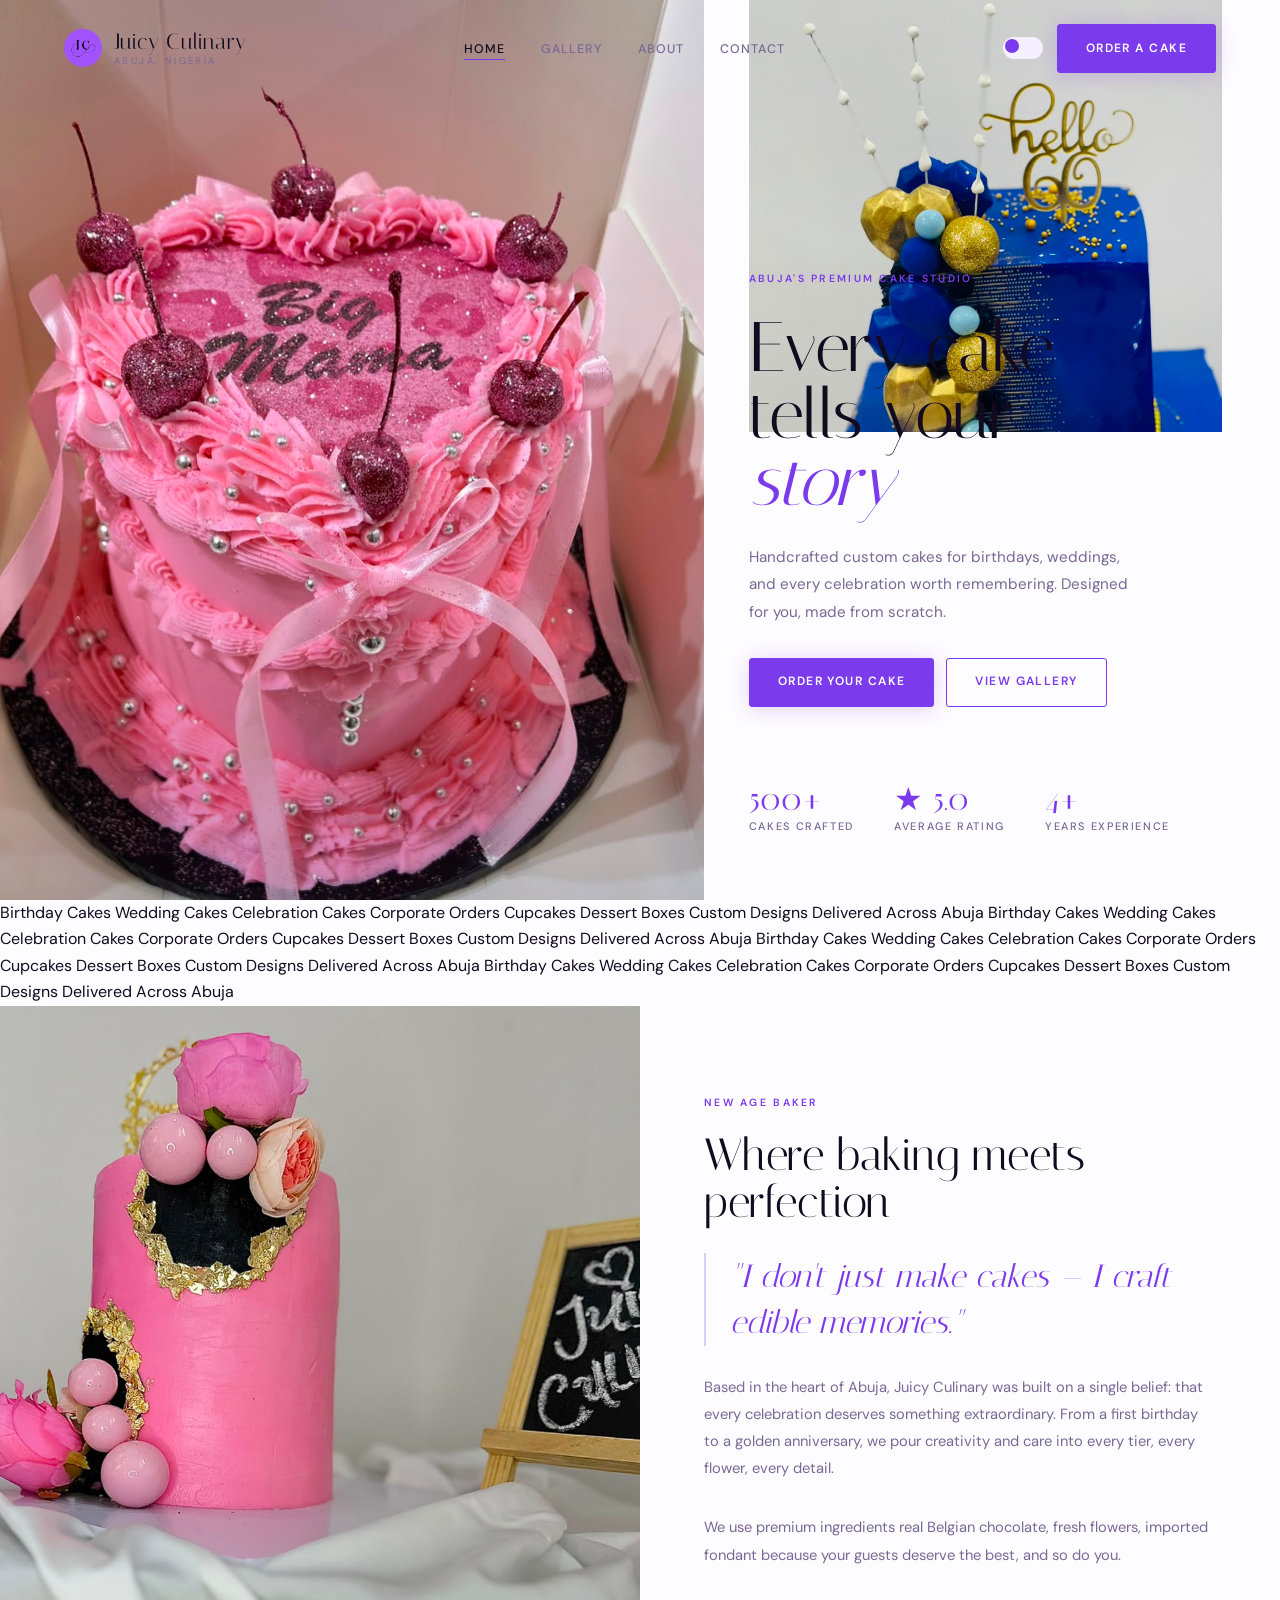
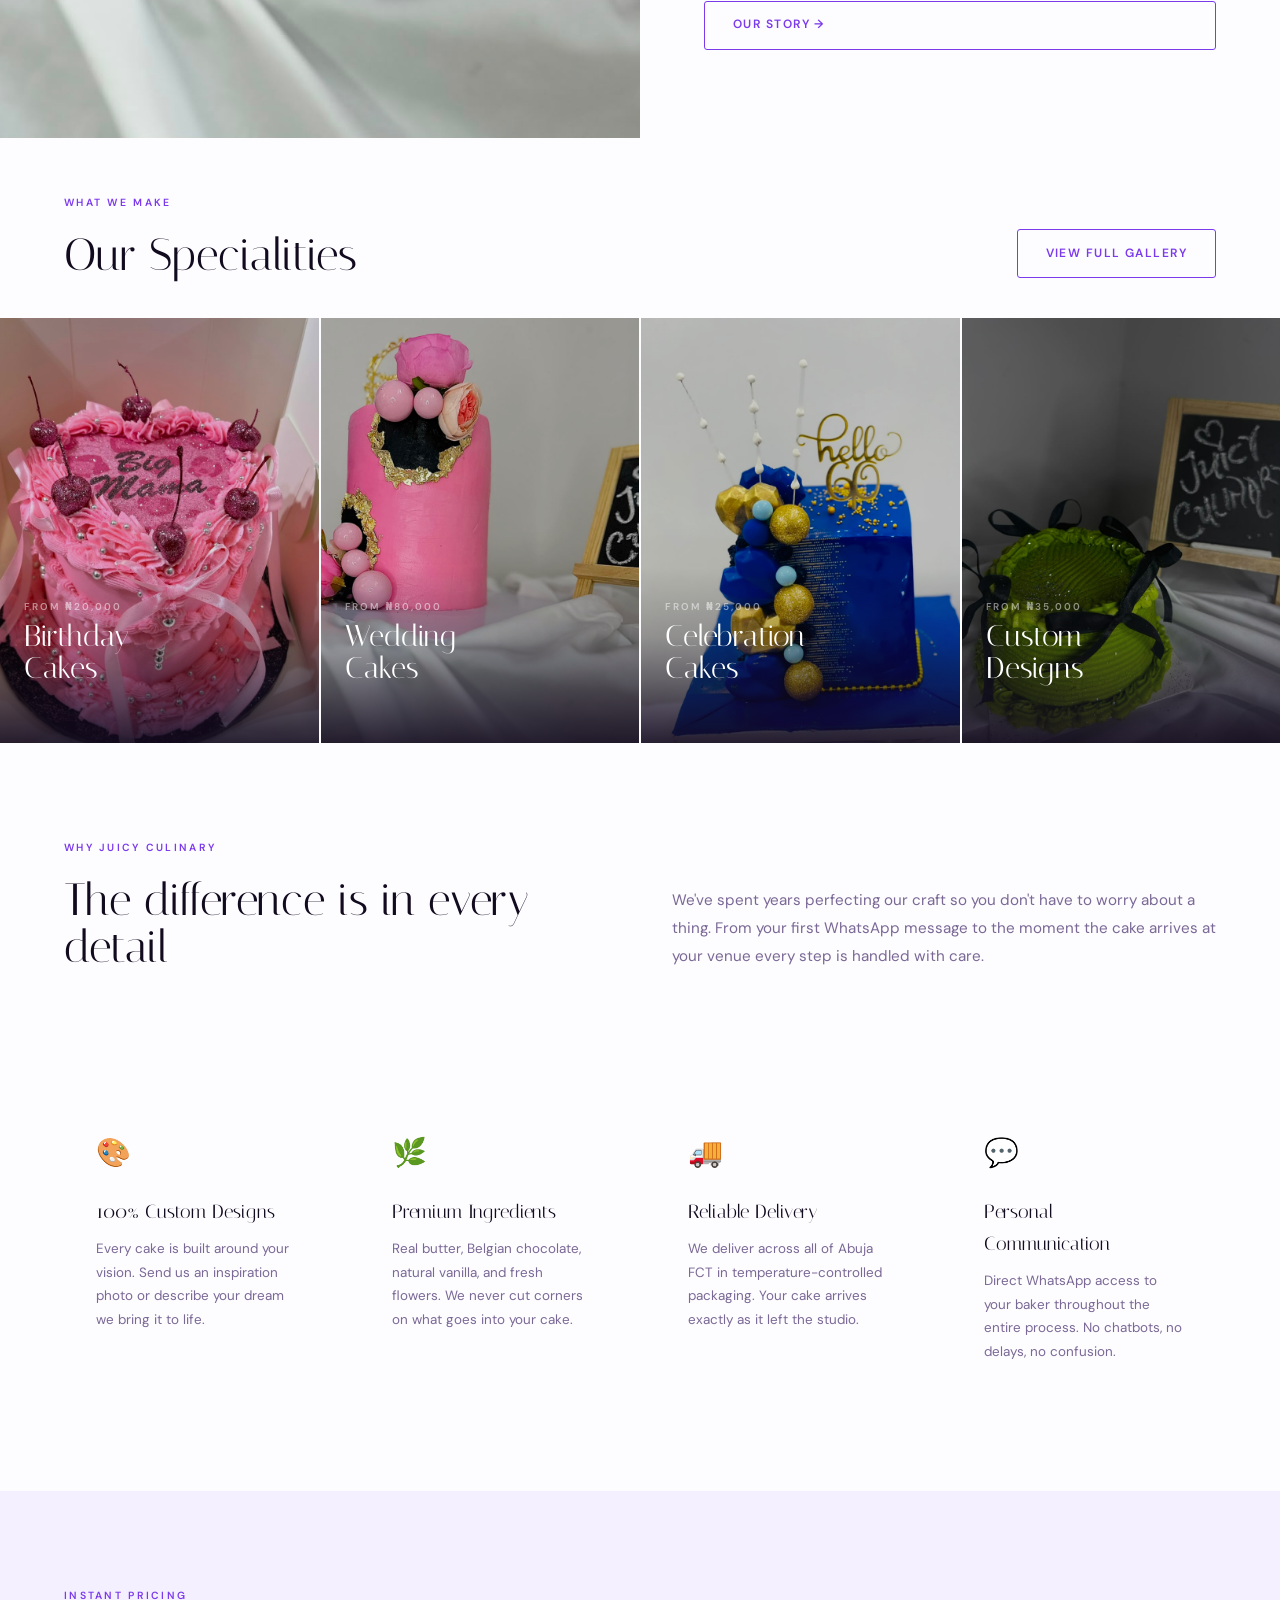
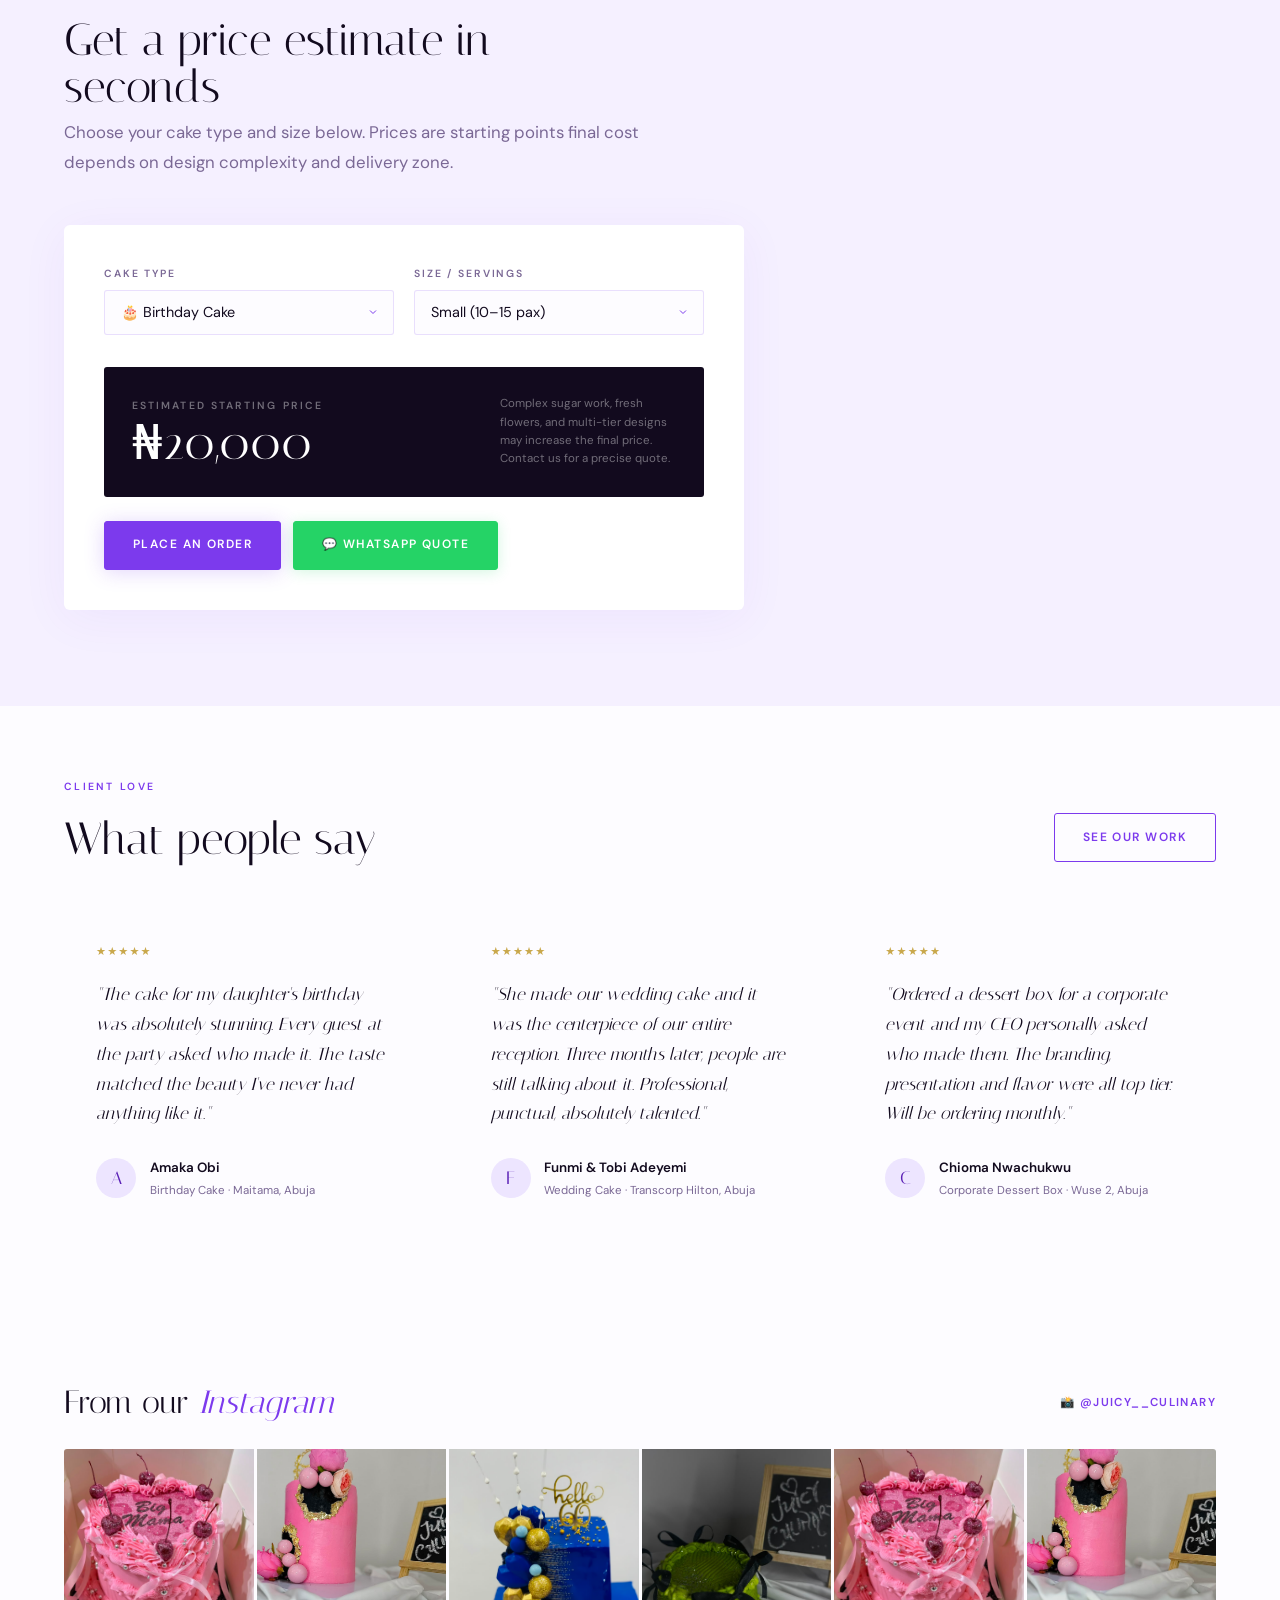
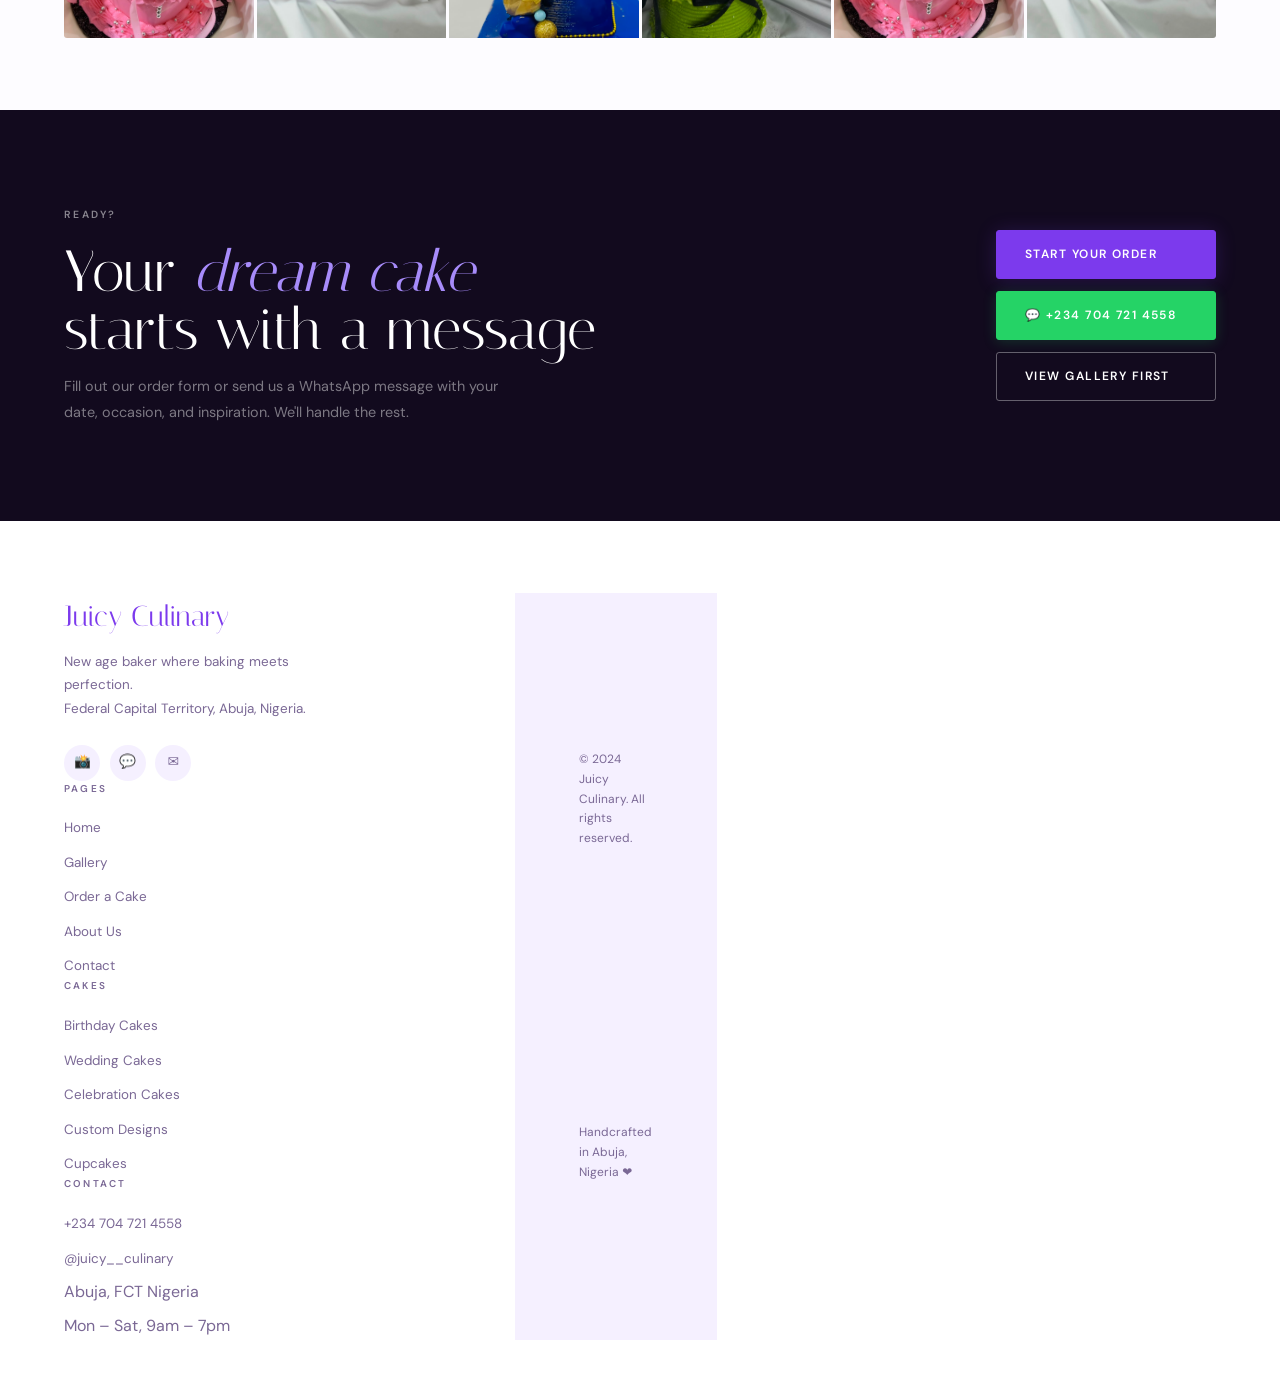
==== commit c3d91b07: "update site" ====
--- a/index.html
+++ b/index.html
@@ -484,10 +484,11 @@
       </p>
       <div class="footer-socials">
         <a href="https://instagram.com/juicy__culinary" target="_blank" rel="noopener" class="footer-social-link" aria-label="Instagram">📸</a>
+        
         <a href="https://wa.me/2347047214558" target="_blank" rel="noopener" class="footer-social-link" aria-label="WhatsApp">💬</a>
-        <a href="mailto:hello@Juicyculinary@gmail.com" class="footer-social-link" aria-label="Email">✉️</a>
-      </div>
-    </div>
+        
+        <a href="mailto:juicyculinary@gmail.com" class="footer-social-link" aria-label="Email">✉️</a>
+      </div>
 
     <div>
       <div class="footer-col-title">Pages</div>
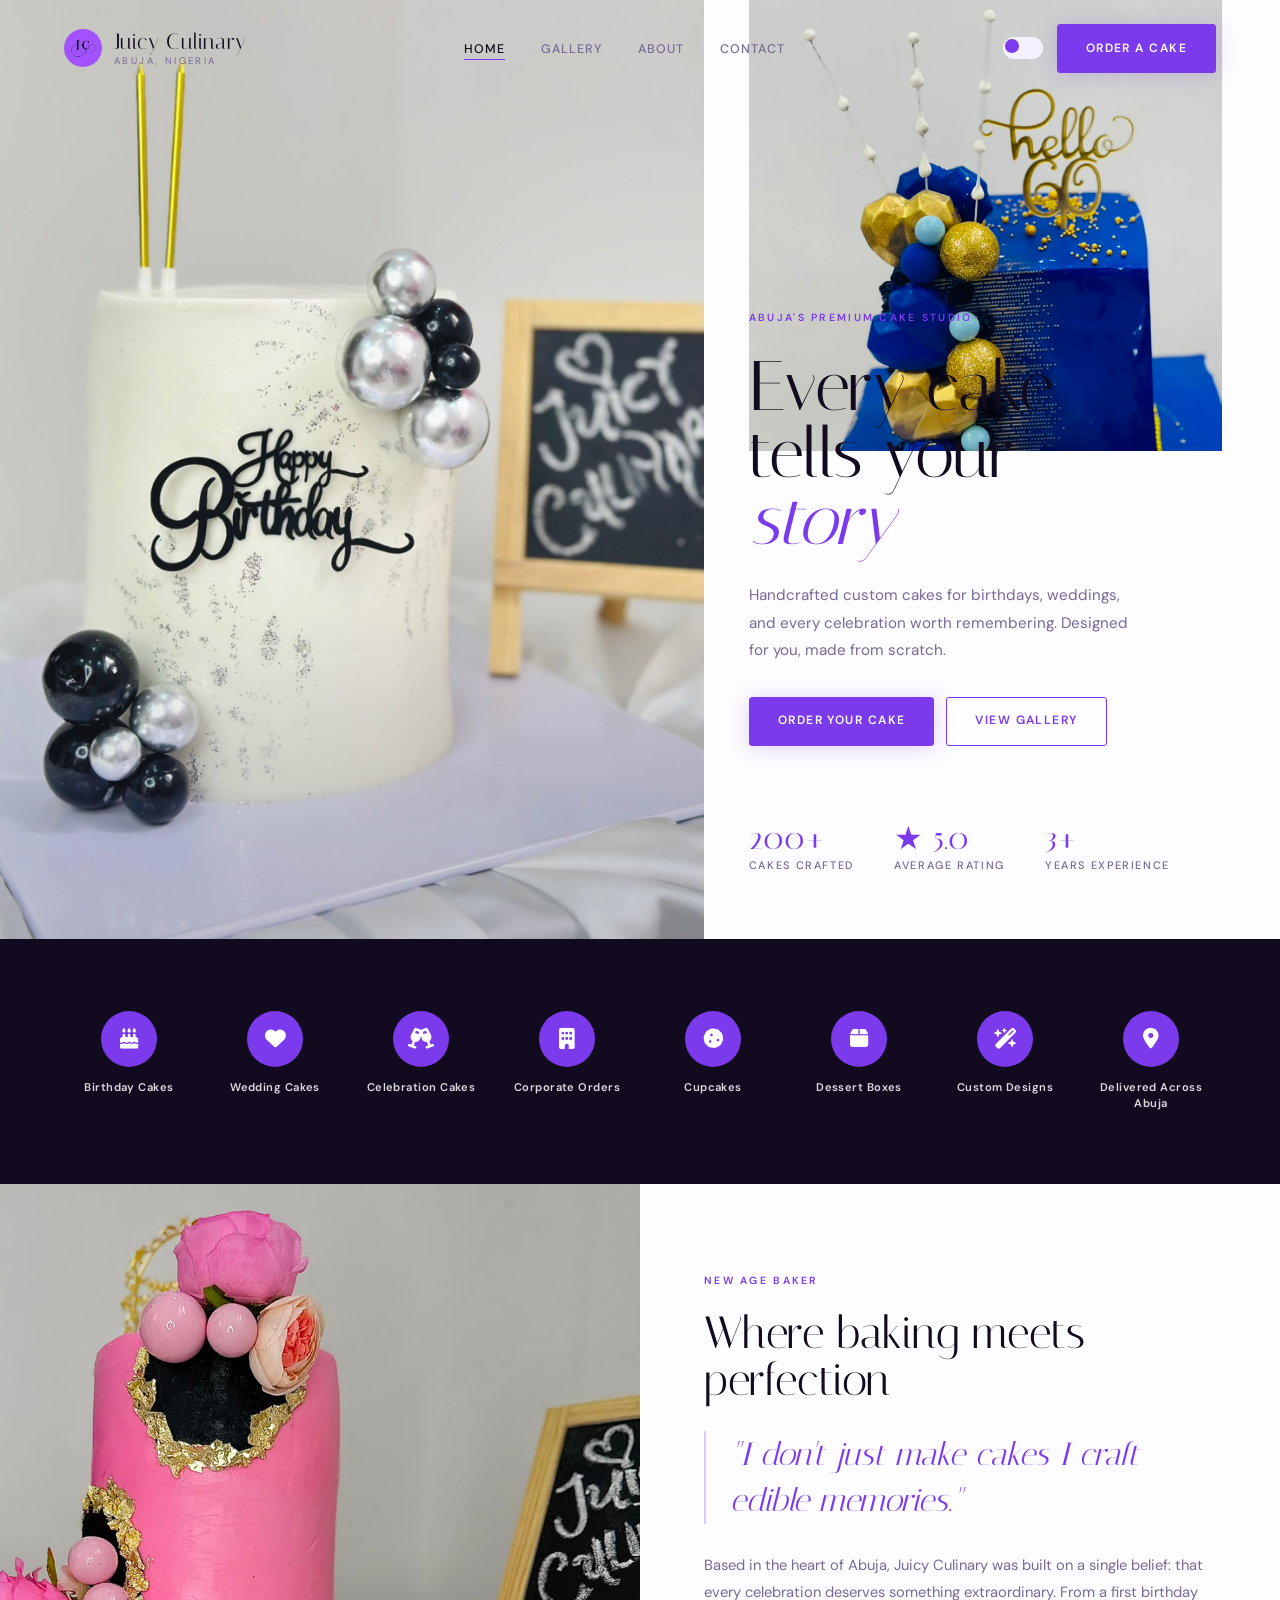
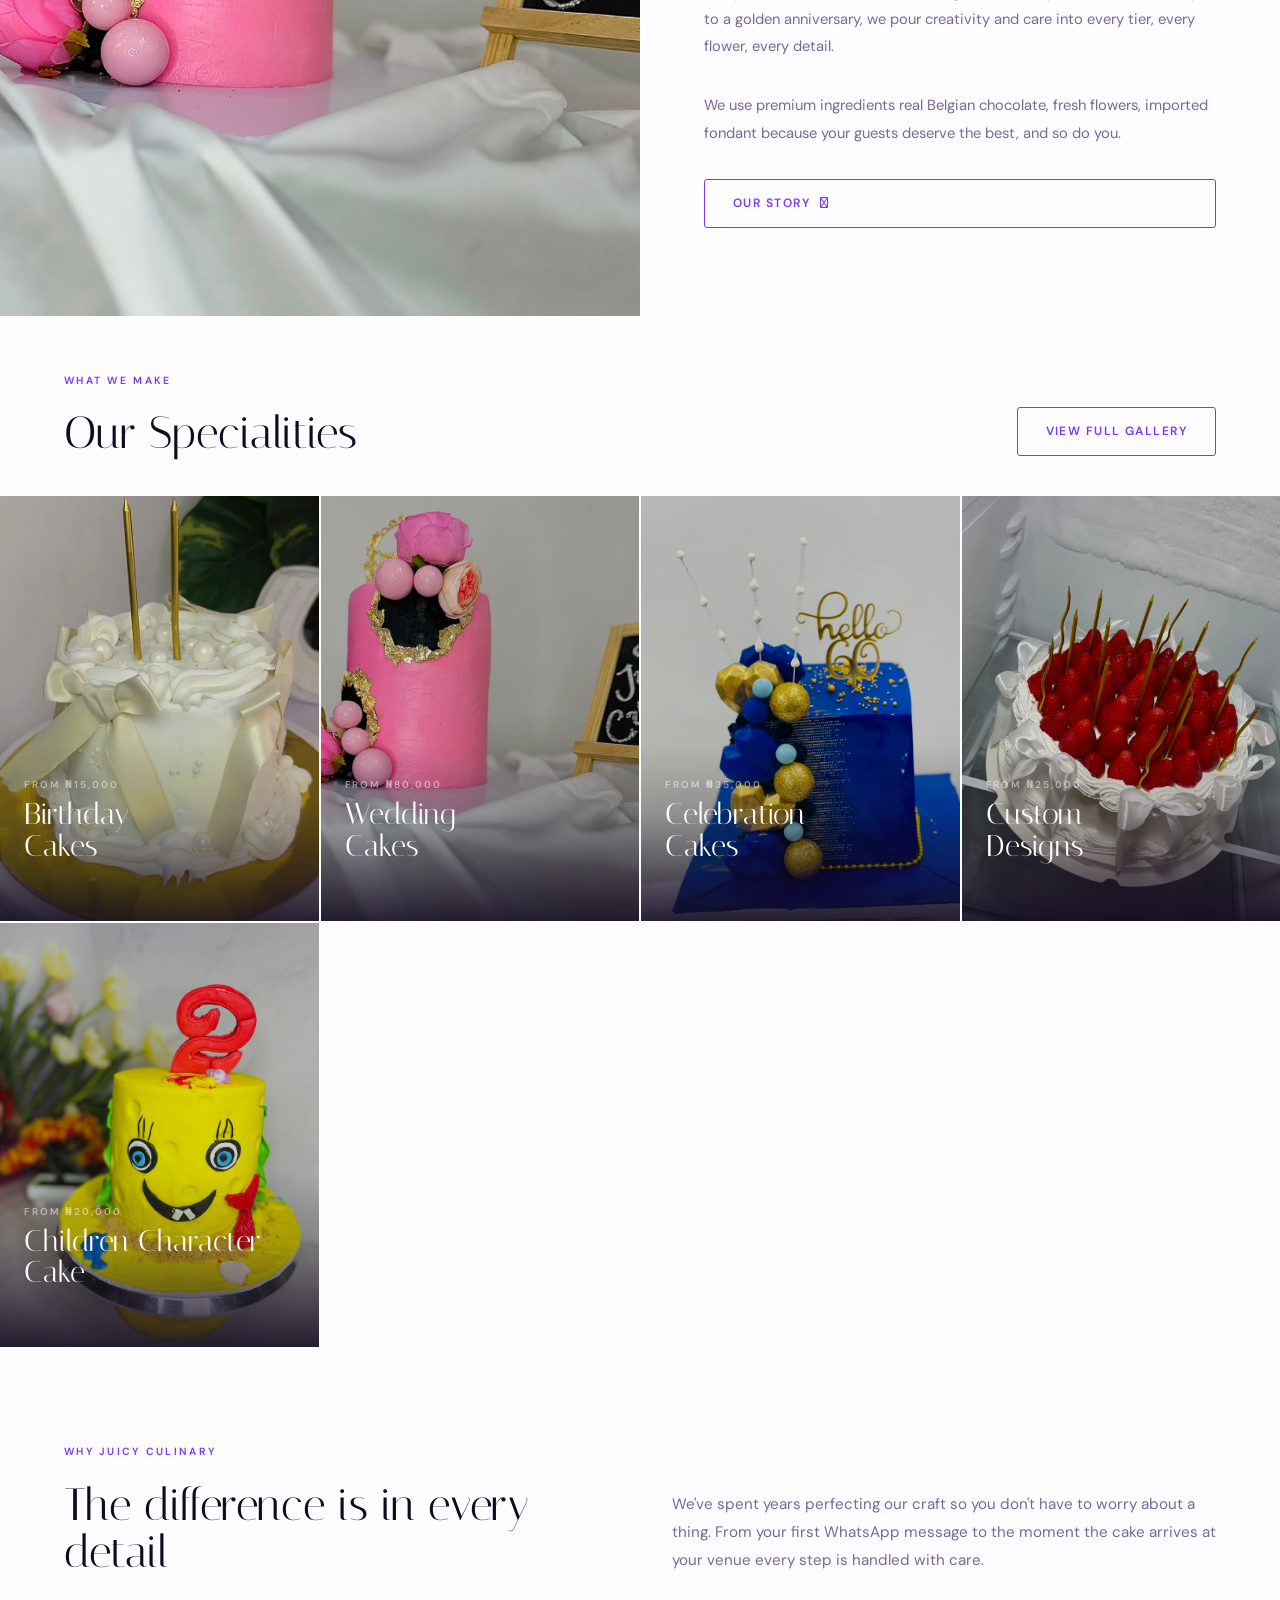
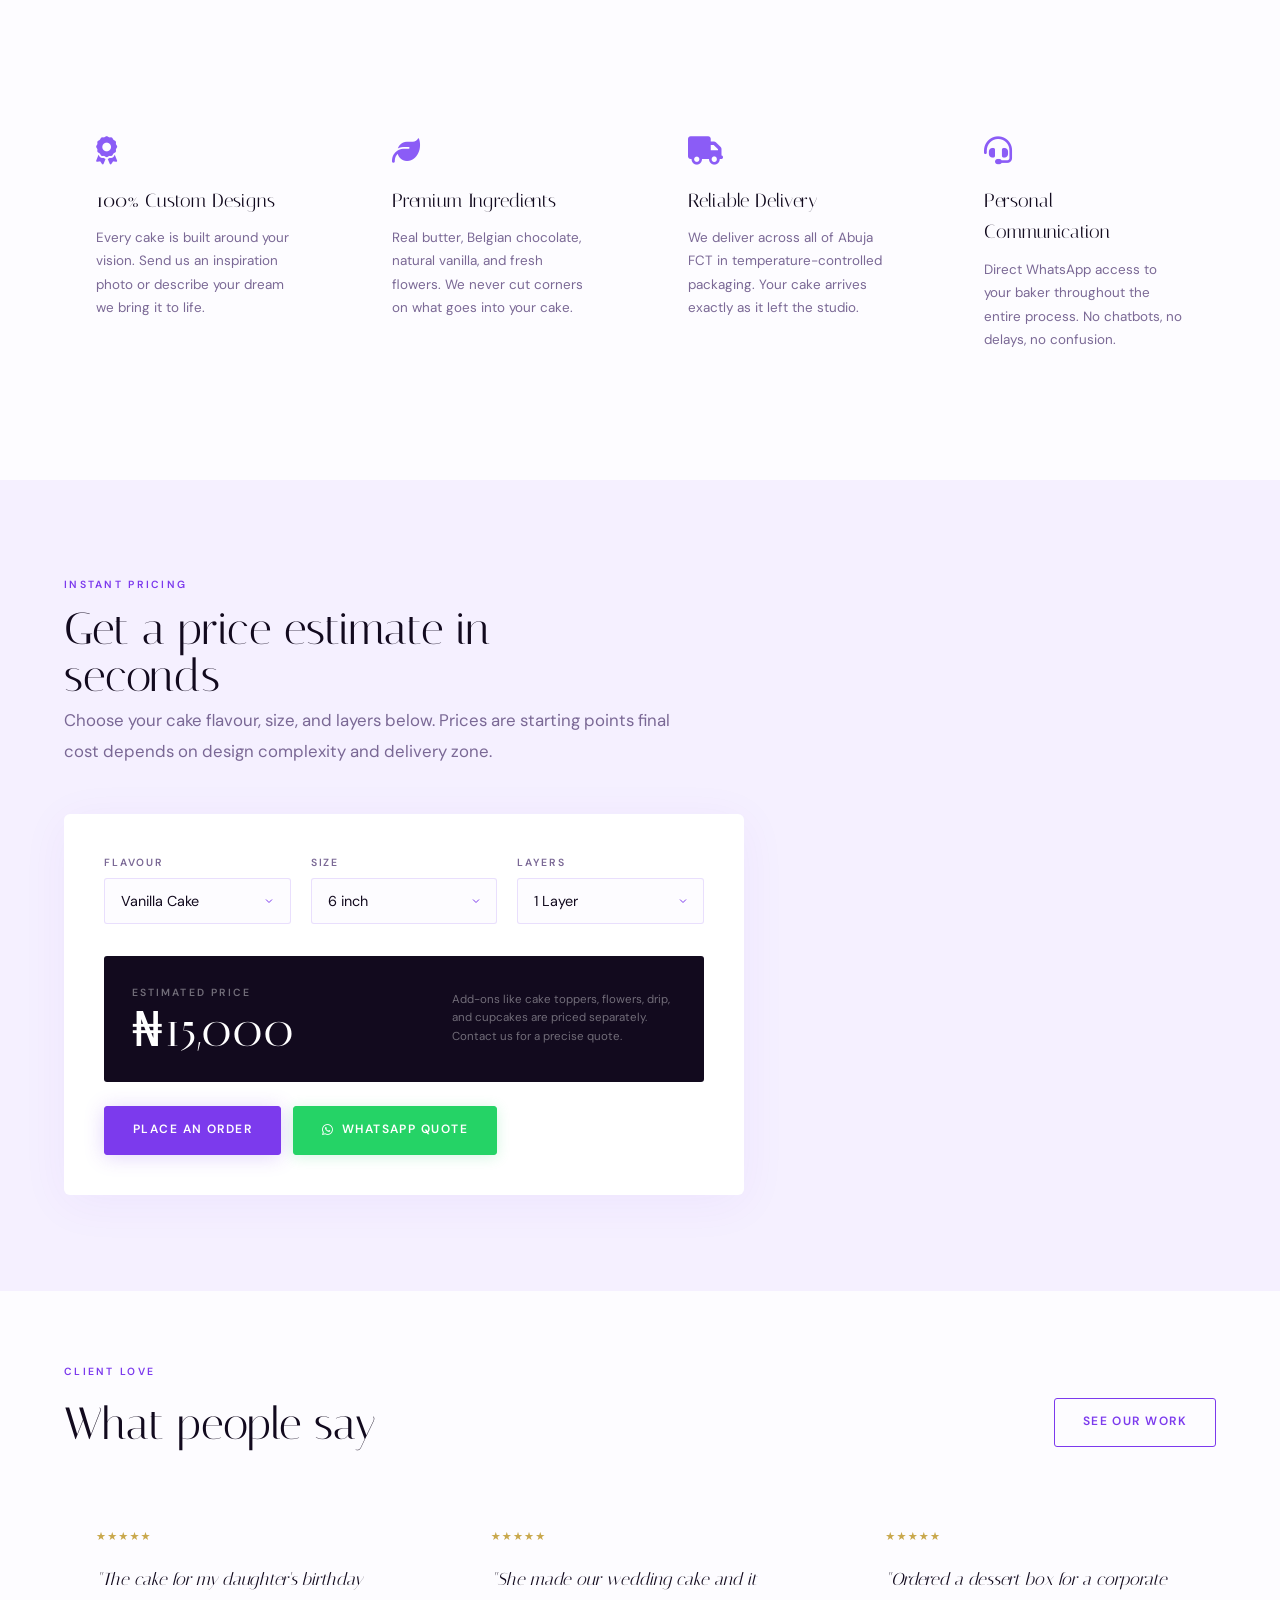
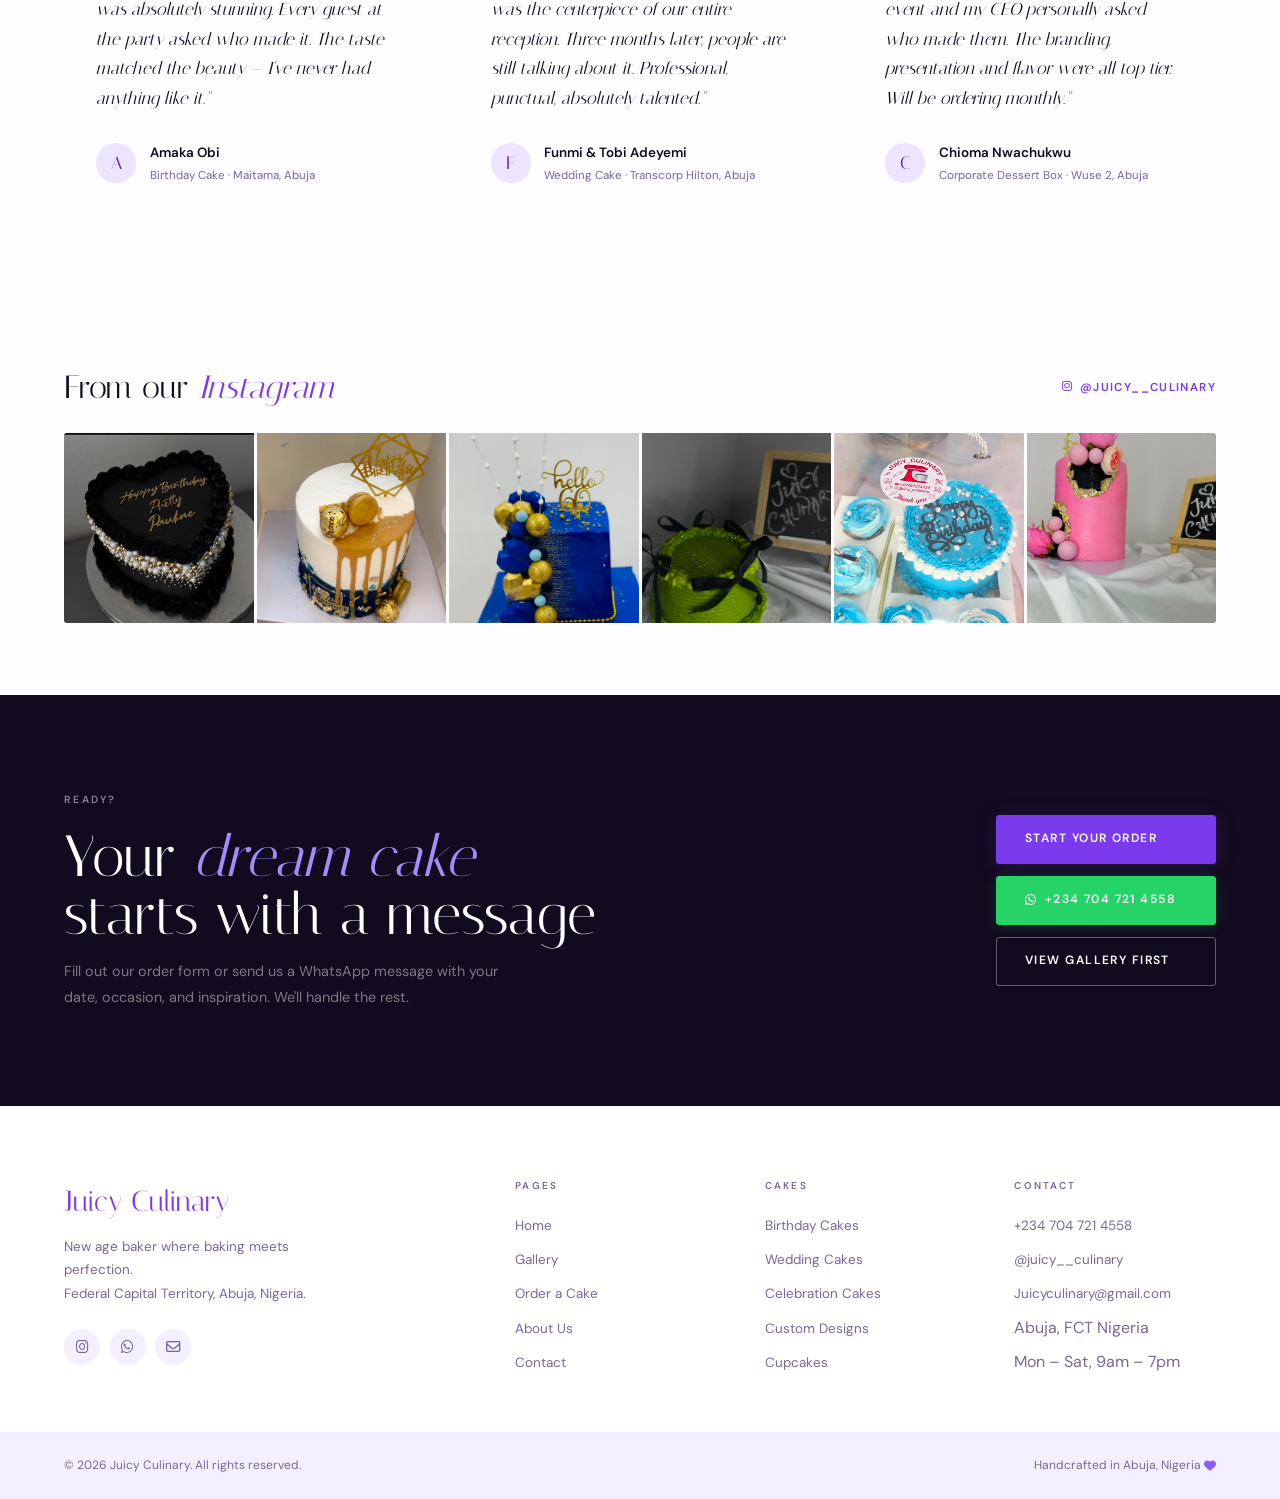
==== commit 0579721f: "update site" ====
--- a/index.html
+++ b/index.html
@@ -5,34 +5,31 @@
   <meta name="viewport" content="width=device-width, initial-scale=1.0">
   <title>Juicy Culinary — Custom Luxury Cakes, Abuja</title>
   <meta name="description" content="Premium custom cakes handcrafted in Abuja, Nigeria. Birthday cakes, wedding cakes, celebration cakes. Order yours today.">
+  <link rel="icon" type="image/jpeg" href="images/logo-bg.jpg">
+  <link rel="apple-touch-icon" href="images/logo-bg.jpg">
   <link rel="preconnect" href="https://fonts.googleapis.com">
   <link rel="preconnect" href="https://fonts.gstatic.com" crossorigin>
   <link href="https://fonts.googleapis.com/css2?family=Italiana&family=DM+Sans:ital,opsz,wght@0,9..40,300;0,9..40,400;0,9..40,500;0,9..40,600;1,9..40,300&display=swap" rel="stylesheet">
+  <link rel="stylesheet" href="https://cdnjs.cloudflare.com/ajax/libs/font-awesome/6.5.0/css/all.min.css" crossorigin="anonymous">
   <link rel="stylesheet" href="css/style.css">
 </head>
 <body>
 
-<!-- ====================================================
-     NAVIGATION
-     ==================================================== -->
+<!-- NAVIGATION -->
 <nav class="nav" role="navigation" aria-label="Main navigation">
-
   <a href="index.html" class="nav-logo" aria-label="Juicy Culinary — Home">
-   
     <img src="images/logo-bg.jpg" alt="Juicy Culinary logo" class="nav-logo-img">
     <div class="nav-logo-text">
       Juicy Culinary
       <span>Abuja, Nigeria</span>
     </div>
   </a>
-
   <ul class="nav-links" role="list">
     <li><a href="index.html"   class="nav-link">Home</a></li>
     <li><a href="gallery.html" class="nav-link">Gallery</a></li>
     <li><a href="about.html"   class="nav-link">About</a></li>
     <li><a href="contact.html" class="nav-link">Contact</a></li>
   </ul>
-
   <div class="nav-right">
     <button class="dark-toggle" aria-label="Toggle dark mode"></button>
     <a href="order.html" class="btn btn-primary">Order a Cake</a>
@@ -42,7 +39,6 @@
   </div>
 </nav>
 
-<!-- Mobile overlay + drawer -->
 <div class="mobile-overlay" aria-hidden="true"></div>
 <nav class="mobile-menu" aria-label="Mobile navigation">
   <a href="index.html"   class="mobile-menu-link">Home</a>
@@ -52,58 +48,37 @@
   <a href="contact.html" class="mobile-menu-link">Contact</a>
   <div class="mobile-menu-cta">
     <a href="https://wa.me/2347047214558?text=Hi! I'd like to order a cake" target="_blank" rel="noopener" class="btn btn-wa" style="width:100%;justify-content:center;">
-      💬 WhatsApp Us
+      <i class="fa-brands fa-whatsapp"></i> WhatsApp Us
     </a>
   </div>
 </nav>
 
-
-<!-- ====================================================
-     HERO
-     ==================================================== -->
+<!-- HERO -->
 <section class="hero" id="home">
-
   <div class="hero-photo-main">
-    <img
-      src="images/cake-butterfly.jpg"
-      alt="Elegant custom birthday cake with gold butterfly decorations and fresh flowers"
-      loading="eager"
-      fetchpriority="high"
-    >
-  </div>
-
+    <img src="images/cake-butterfly.jpg" alt="Elegant custom birthday cake with gold butterfly decorations and fresh flowers" loading="eager" fetchpriority="high">
+  </div>
   <div class="hero-content">
-
-  
     <div class="hero-accent-photo">
-      <img
-        src="images/cake-navy-60.jpg"
-        alt="Navy blue milestone birthday cake with gold details"
-        loading="eager"
-      >
-    </div>
-
+      <img src="images/cake-navy-60.jpg" alt="Navy blue milestone birthday cake with gold details" loading="eager">
+    </div>
     <div class="hero-text reveal">
       <div class="hero-label">
         <span class="t-label">Abuja's Premium Cake Studio</span>
       </div>
-
       <h1 class="hero-h1">
         Every cake<br>tells your<br><em>story</em>
       </h1>
-
       <p class="hero-desc">
         Handcrafted custom cakes for birthdays, weddings, and every celebration worth remembering. Designed for you, made from scratch.
       </p>
-
       <div class="hero-actions">
         <a href="order.html" class="btn btn-primary">Order Your Cake</a>
         <a href="gallery.html" class="btn btn-outline">View Gallery</a>
       </div>
-
       <div class="hero-stat">
         <div class="hero-stat-item">
-          <div class="hero-stat-num">500+</div>
+          <div class="hero-stat-num">200+</div>
           <div class="hero-stat-label">Cakes Crafted</div>
         </div>
         <div class="hero-stat-item">
@@ -111,88 +86,76 @@
           <div class="hero-stat-label">Average Rating</div>
         </div>
         <div class="hero-stat-item">
-          <div class="hero-stat-num">4+</div>
+          <div class="hero-stat-num">3+</div>
           <div class="hero-stat-label">Years Experience</div>
         </div>
       </div>
     </div>
-
-  </div>
-</section>
-
-
-<!-- ====================================================
-     MARQUEE STRIP
-     ==================================================== -->
-<div class="marquee-strip" aria-hidden="true">
-  <div class="marquee-track">
-    <span class="marquee-item">Birthday Cakes</span>
-    <span class="marquee-item">Wedding Cakes</span>
-    <span class="marquee-item">Celebration Cakes</span>
-    <span class="marquee-item">Corporate Orders</span>
-    <span class="marquee-item">Cupcakes</span>
-    <span class="marquee-item">Dessert Boxes</span>
-    <span class="marquee-item">Custom Designs</span>
-    <span class="marquee-item">Delivered Across Abuja</span>
-    <span class="marquee-item">Birthday Cakes</span>
-    <span class="marquee-item">Wedding Cakes</span>
-    <span class="marquee-item">Celebration Cakes</span>
-    <span class="marquee-item">Corporate Orders</span>
-    <span class="marquee-item">Cupcakes</span>
-    <span class="marquee-item">Dessert Boxes</span>
-    <span class="marquee-item">Custom Designs</span>
-    <span class="marquee-item">Delivered Across Abuja</span>
-  </div>
-</div>
-
-
-<!-- ====================================================
-     EDITORIAL FEATURE
-     "New age baker" story section
-     ==================================================== -->
+  </div>
+</section>
+
+<!-- CATEGORY ICON STRIP -->
+<section class="cat-icons-strip" aria-label="Cake categories we offer">
+  <div class="cat-icons-grid">
+    <div class="cat-icon-card reveal fade-up">
+      <div class="cat-icon-circle"><i class="fa-solid fa-cake-candles"></i></div>
+      <div class="cat-icon-title">Birthday Cakes</div>
+    </div>
+    <div class="cat-icon-card reveal fade-up d1">
+      <div class="cat-icon-circle"><i class="fa-solid fa-heart"></i></div>
+      <div class="cat-icon-title">Wedding Cakes</div>
+    </div>
+    <div class="cat-icon-card reveal fade-up d2">
+      <div class="cat-icon-circle"><i class="fa-solid fa-champagne-glasses"></i></div>
+      <div class="cat-icon-title">Celebration Cakes</div>
+    </div>
+    <div class="cat-icon-card reveal fade-up d3">
+      <div class="cat-icon-circle"><i class="fa-solid fa-building"></i></div>
+      <div class="cat-icon-title">Corporate Orders</div>
+    </div>
+    <div class="cat-icon-card reveal fade-up">
+      <div class="cat-icon-circle"><i class="fa-solid fa-cookie"></i></div>
+      <div class="cat-icon-title">Cupcakes</div>
+    </div>
+    <div class="cat-icon-card reveal fade-up d1">
+      <div class="cat-icon-circle"><i class="fa-solid fa-box"></i></div>
+      <div class="cat-icon-title">Dessert Boxes</div>
+    </div>
+    <div class="cat-icon-card reveal fade-up d2">
+      <div class="cat-icon-circle"><i class="fa-solid fa-wand-magic-sparkles"></i></div>
+      <div class="cat-icon-title">Custom Designs</div>
+    </div>
+    <div class="cat-icon-card reveal fade-up d3">
+      <div class="cat-icon-circle"><i class="fa-solid fa-location-dot"></i></div>
+      <div class="cat-icon-title">Delivered Across Abuja</div>
+    </div>
+  </div>
+</section>
+
+
+<!-- EDITORIAL FEATURE -->
 <section class="editorial" id="story">
-
-
-  <div class="editorial-photo reveal">
-    <img
-      src="images/cake-pink-geode.jpg"
-      alt="Pink cake with gold leaf geode detail and fresh roses"
-      loading="lazy"
-    >
-  </div>
-
-  <div class="editorial-text reveal d1">
+  <div class="editorial-photo reveal reveal-left">
+    <img src="images/cake-pink-geode.jpg" alt="Pink cake with gold leaf geode detail and fresh roses" loading="lazy">
+  </div>
+  <div class="editorial-text reveal reveal-right d1">
     <div class="section-label">
       <span class="t-label">New Age Baker</span>
     </div>
-
-    <h2 class="t-heading">
-      Where baking meets perfection
-    </h2>
-
-    <p class="editorial-pull">
-      "I don't just make cakes — I craft edible memories."
-    </p>
-
+    <h2 class="t-heading">Where baking meets perfection</h2>
+    <p class="editorial-pull">"I don't just make cakes  I craft edible memories."</p>
     <p class="editorial-body">
       Based in the heart of Abuja, Juicy Culinary was built on a single belief: that every celebration deserves something extraordinary. From a first birthday to a golden anniversary, we pour creativity and care into every tier, every flower, every detail.
     </p>
-
     <p class="editorial-body">
       We use premium ingredients  real Belgian chocolate, fresh flowers, imported fondant  because your guests deserve the best, and so do you.
     </p>
-
-    <a href="about.html" class="btn btn-outline">Our Story →</a>
-  </div>
-
-</section>
-
-
-<!-- ====================================================
-     CATEGORIES
-     ==================================================== -->
+    <a href="about.html" class="btn btn-outline">Our Story <i class="fa-regular fa-arrow-right" style="font-size:0.7rem;margin-left:0.2rem"></i></a>
+  </div>
+</section>
+
+<!-- CATEGORIES -->
 <section class="categories-section" id="categories">
-
   <div class="categories-header">
     <div>
       <div class="section-label"><span class="t-label">What We Make</span></div>
@@ -200,56 +163,52 @@
     </div>
     <a href="gallery.html" class="btn btn-outline reveal">View Full Gallery</a>
   </div>
-
   <div class="categories-grid">
-
-
     <div class="cat-card" role="link" tabindex="0" onclick="window.location='gallery.html'">
-      <img src="images/cake-butterfly.jpg" alt="Birthday cake with butterfly decoration" loading="lazy">
+      <img src="images/birthday-cake.jpg" alt="Birthday cake with butterfly decoration" loading="lazy">
       <div class="cat-card-body">
-        <div class="cat-card-subtitle">From ₦20,000</div>
+        <div class="cat-card-subtitle">From ₦15,000</div>
         <div class="cat-card-name">Birthday<br>Cakes</div>
-        <span class="cat-card-cta">Explore →</span>
-      </div>
-    </div>
-
+        <span class="cat-card-cta">Explore <i class="fa-regular fa-arrow-right"></i></span>
+      </div>
+    </div>
     <div class="cat-card" role="link" tabindex="0" onclick="window.location='gallery.html'">
-    
       <img src="images/cake-pink-geode.jpg" alt="Elegant wedding cake" loading="lazy">
       <div class="cat-card-body">
         <div class="cat-card-subtitle">From ₦80,000</div>
         <div class="cat-card-name">Wedding<br>Cakes</div>
-        <span class="cat-card-cta">Explore →</span>
-      </div>
-    </div>
-
+        <span class="cat-card-cta">Explore <i class="fa-regular fa-arrow-right"></i></span>
+      </div>
+    </div>
     <div class="cat-card" role="link" tabindex="0" onclick="window.location='gallery.html'">
       <img src="images/cake-navy-60.jpg" alt="Celebration milestone cake" loading="lazy">
       <div class="cat-card-body">
+        <div class="cat-card-subtitle">From ₦35,000</div>
+        <div class="cat-card-name">Celebration<br>Cakes</div>
+        <span class="cat-card-cta">Explore <i class="fa-regular fa-arrow-right"></i></span>
+      </div>
+    </div>
+    <div class="cat-card" role="link" tabindex="0" onclick="window.location='gallery.html'">
+      <img src="images/Unique-cake.jpg" alt="Unique custom cake design" loading="lazy">
+      <div class="cat-card-body">
         <div class="cat-card-subtitle">From ₦25,000</div>
-        <div class="cat-card-name">Celebration<br>Cakes</div>
-        <span class="cat-card-cta">Explore →</span>
-      </div>
-    </div>
-
+        <div class="cat-card-name">Custom<br>Designs</div>
+        <span class="cat-card-cta">Explore <i class="fa-regular fa-arrow-right"></i></span>
+      </div>
+    </div>
     <div class="cat-card" role="link" tabindex="0" onclick="window.location='gallery.html'">
-      <img src="images/cake-green-ribbon.jpg" alt="Unique custom cake design" loading="lazy">
+      <img src="images/Children-cake.jpg" alt="Children Character cake design" loading="lazy">
       <div class="cat-card-body">
-        <div class="cat-card-subtitle">From ₦35,000</div>
-        <div class="cat-card-name">Custom<br>Designs</div>
-        <span class="cat-card-cta">Explore →</span>
-      </div>
-    </div>
-
-  </div>
-</section>
-
-
-<!-- ====================================================
-     WHY CHOOSE US
-     ==================================================== -->
+        <div class="cat-card-subtitle">From ₦20,000</div>
+        <div class="cat-card-name">Children Character<br>Cake</div>
+        <span class="cat-card-cta">Explore <i class="fa-regular fa-arrow-right"></i></span>
+      </div>
+    </div>
+  </div>
+</section>
+
+<!-- WHY CHOOSE US -->
 <section class="why-section" id="why-us">
-
   <div class="why-header">
     <div class="why-header-left">
       <div class="section-label reveal"><span class="t-label">Why Juicy Culinary</span></div>
@@ -259,90 +218,79 @@
       We've spent years perfecting our craft so you don't have to worry about a thing. From your first WhatsApp message to the moment the cake arrives at your venue  every step is handled with care.
     </div>
   </div>
-
   <div class="why-grid">
-    <div class="why-item reveal">
-      <span class="why-icon">🎨</span>
+    <div class="why-item reveal fade-up">
+      <span class="why-icon"><i class="fa-solid fa-award" style="color:#8B5CF6"></i></span>
       <div class="why-title">100% Custom Designs</div>
       <p class="why-desc">Every cake is built around your vision. Send us an inspiration photo or describe your dream  we bring it to life.</p>
     </div>
-    <div class="why-item reveal d1">
-      <span class="why-icon">🌿</span>
+    <div class="why-item reveal fade-up d1">
+      <span class="why-icon"><i class="fa-solid fa-leaf" style="color:#8B5CF6"></i></span>
       <div class="why-title">Premium Ingredients</div>
       <p class="why-desc">Real butter, Belgian chocolate, natural vanilla, and fresh flowers. We never cut corners on what goes into your cake.</p>
     </div>
-    <div class="why-item reveal d2">
-      <span class="why-icon">🚚</span>
+    <div class="why-item reveal fade-up d2">
+      <span class="why-icon"><i class="fa-solid fa-truck" style="color:#8B5CF6"></i></span>
       <div class="why-title">Reliable Delivery</div>
       <p class="why-desc">We deliver across all of Abuja FCT in temperature-controlled packaging. Your cake arrives exactly as it left the studio.</p>
     </div>
-    <div class="why-item reveal d3">
-      <span class="why-icon">💬</span>
+    <div class="why-item reveal fade-up d3">
+      <span class="why-icon"><i class="fa-solid fa-headset" style="color:#8B5CF6"></i></span>
       <div class="why-title">Personal Communication</div>
       <p class="why-desc">Direct WhatsApp access to your baker throughout the entire process. No chatbots, no delays, no confusion.</p>
     </div>
   </div>
-
-</section>
-
-
-<!-- ====================================================
-     PRICE ESTIMATOR
-     ==================================================== -->
+</section>
+
+<!-- PRICE ESTIMATOR -->
 <section class="estimator-section" id="estimator">
-
   <div class="section-label reveal"><span class="t-label">Instant Pricing</span></div>
   <h2 class="t-heading reveal d1" style="margin-bottom:0.4rem;max-width:18ch">Get a price estimate in seconds</h2>
-  <p class="t-body-lg reveal d2" style="max-width:52ch">Choose your cake type and size below. Prices are starting points  final cost depends on design complexity and delivery zone.</p>
-
+  <p class="t-body-lg reveal d2" style="max-width:52ch">Choose your cake flavour, size, and layers below. Prices are starting points  final cost depends on design complexity and delivery zone.</p>
   <div class="estimator-card reveal d2" data-estimator>
-    <div class="estimator-row">
+    <div class="estimator-row estimator-row-3">
       <div class="est-field">
-        <label for="est-type-home">Cake Type</label>
-        <select id="est-type-home" data-est-type>
-          <option value="birthday">🎂 Birthday Cake</option>
-          <option value="wedding">💍 Wedding Cake</option>
-          <option value="celebration">🎉 Celebration Cake</option>
-          <option value="corporate">🏢 Corporate Cake</option>
-          <option value="cupcakes">🧁 Cupcakes (dozen)</option>
-          <option value="dessertbox">🍫 Dessert Box</option>
+        <label for="est-flavour-home">Flavour</label>
+        <select id="est-flavour-home" data-est-flavour>
+          <option value="vanilla">Vanilla Cake</option>
+          <option value="redvelvet">Red Velvet Cake</option>
+          <option value="chocolate">Chocolate Cake</option>
         </select>
       </div>
       <div class="est-field">
-        <label for="est-size-home">Size / Servings</label>
+        <label for="est-size-home">Size</label>
         <select id="est-size-home" data-est-size>
-          <option value="small">Small (10–15 pax)</option>
-          <option value="medium">Medium (20–30 pax)</option>
-          <option value="large">Large (40–60 pax)</option>
-          <option value="xl">XL (80–100+ pax)</option>
+          <option value="6">6 inch</option>
+          <option value="8">8 inch</option>
+          <option value="10">10 inch</option>
         </select>
       </div>
-    </div>
-
+      <div class="est-field">
+        <label for="est-layers-home">Layers</label>
+        <select id="est-layers-home" data-est-layers>
+          <option value="1">1 Layer</option>
+          <option value="2">2 Layers</option>
+        </select>
+      </div>
+    </div>
     <div class="estimator-result">
       <div>
-        <div class="est-price-label">Estimated Starting Price</div>
-        <div class="est-price" data-est-price>₦20,000</div>
-      </div>
-      <p class="est-price-note">
-        Complex sugar work, fresh flowers, and multi-tier designs may increase the final price. Contact us for a precise quote.
-      </p>
-    </div>
-
+        <div class="est-price-label">Estimated Price</div>
+        <div class="est-price" data-est-price>₦15,000</div>
+      </div>
+      <p class="est-price-note">Add-ons like cake toppers, flowers, drip, and cupcakes are priced separately. Contact us for a precise quote.</p>
+    </div>
     <div class="estimator-actions">
       <a href="order.html" class="btn btn-primary">Place an Order</a>
-      <a href="https://wa.me/2347047214558?text=Hi! I'd like a quote for a cake" target="_blank" rel="noopener" class="btn btn-wa">💬 WhatsApp Quote</a>
-    </div>
-  </div>
-
-</section>
-
-
-<!-- ====================================================
-     TESTIMONIALS
-     ==================================================== -->
+      <a href="https://wa.me/2347047214558?text=Hi! I'd like a quote for a cake" target="_blank" rel="noopener" class="btn btn-wa">
+        <i class="fa-brands fa-whatsapp"></i> WhatsApp Quote
+      </a>
+    </div>
+  </div>
+</section>
+
+<!-- TESTIMONIALS -->
 <section class="testimonials-section" id="testimonials">
-
   <div class="testimonials-header">
     <div>
       <div class="section-label reveal"><span class="t-label">Client Love</span></div>
@@ -350,14 +298,10 @@
     </div>
     <a href="gallery.html" class="btn btn-outline reveal">See Our Work</a>
   </div>
-
   <div class="testimonials-grid">
-
-    <div class="testi-card reveal">
+    <div class="testi-card reveal fade-up">
       <span class="testi-stars">★★★★★</span>
-      <p class="testi-text">
-        "The cake for my daughter's birthday was absolutely stunning. Every guest at the party asked who made it. The taste matched the beauty  I've never had anything like it."
-      </p>
+      <p class="testi-text">"The cake for my daughter's birthday was absolutely stunning. Every guest at the party asked who made it. The taste matched the beauty — I've never had anything like it."</p>
       <div class="testi-author">
         <div class="testi-avatar" aria-hidden="true">A</div>
         <div>
@@ -366,12 +310,9 @@
         </div>
       </div>
     </div>
-
-    <div class="testi-card reveal d1">
+    <div class="testi-card reveal fade-up d1">
       <span class="testi-stars">★★★★★</span>
-      <p class="testi-text">
-        "She made our wedding cake and it was the centerpiece of our entire reception. Three months later, people are still talking about it. Professional, punctual, absolutely talented."
-      </p>
+      <p class="testi-text">"She made our wedding cake and it was the centerpiece of our entire reception. Three months later, people are still talking about it. Professional, punctual, absolutely talented."</p>
       <div class="testi-author">
         <div class="testi-avatar" aria-hidden="true">F</div>
         <div>
@@ -380,12 +321,9 @@
         </div>
       </div>
     </div>
-
-    <div class="testi-card reveal d2">
+    <div class="testi-card reveal fade-up d2">
       <span class="testi-stars">★★★★★</span>
-      <p class="testi-text">
-        "Ordered a dessert box for a corporate event and my CEO personally asked who made them. The branding, presentation and flavor were all top tier. Will be ordering monthly."
-      </p>
+      <p class="testi-text">"Ordered a dessert box for a corporate event and my CEO personally asked who made them. The branding, presentation and flavor were all top tier. Will be ordering monthly."</p>
       <div class="testi-author">
         <div class="testi-avatar" aria-hidden="true">C</div>
         <div>
@@ -394,102 +332,81 @@
         </div>
       </div>
     </div>
-
-  </div>
-</section>
-
-
-<!-- ====================================================
-     INSTAGRAM PREVIEW
-     ==================================================== -->
+  </div>
+</section>
+
+<!-- INSTAGRAM PREVIEW -->
 <section class="instagram-section" id="instagram">
-
   <div class="ig-header">
     <h2 class="t-subheading reveal">From our <em style="font-style:italic;color:var(--purple)">Instagram</em></h2>
     <a href="https://instagram.com/juicy__culinary" target="_blank" rel="noopener" class="ig-handle-link reveal d1">
-      📸 @juicy__culinary
+      <i class="fa-brands fa-instagram"></i> @juicy__culinary
     </a>
   </div>
-
- 
   <div class="ig-grid reveal d1">
     <div class="ig-item" data-lb="images/cake-butterfly.jpg" data-lb-label="Birthday Cake" title="View photo">
-      <img src="images/cake-butterfly.jpg" alt="Birthday cake with gold butterflies" loading="lazy">
-      <div class="ig-item-overlay">📷</div>
+      <img src="images/cake-black.jpg" alt="Birthday cake with gold butterflies" loading="lazy">
+      <div class="ig-item-overlay"><i class="fa-solid fa-camera"></i></div>
     </div>
     <div class="ig-item" data-lb="images/cake-pink-geode.jpg" data-lb-label="Pink Geode Cake" title="View photo">
-      <img src="images/cake-pink-geode.jpg" alt="Pink cake with geode detail" loading="lazy">
-      <div class="ig-item-overlay">📷</div>
+      <img src="images/cake-wg.jpg" alt="Pink cake with geode detail" loading="lazy">
+      <div class="ig-item-overlay"><i class="fa-solid fa-camera"></i></div>
     </div>
     <div class="ig-item" data-lb="images/cake-navy-60.jpg" data-lb-label="Hello 60 Celebration Cake" title="View photo">
       <img src="images/cake-navy-60.jpg" alt="Navy blue 60th birthday cake" loading="lazy">
-      <div class="ig-item-overlay">📷</div>
+      <div class="ig-item-overlay"><i class="fa-solid fa-camera"></i></div>
     </div>
     <div class="ig-item" data-lb="images/cake-green-ribbon.jpg" data-lb-label="Green Ribbon Cake" title="View photo">
       <img src="images/cake-green-ribbon.jpg" alt="Green cake with black ribbon bows" loading="lazy">
-      <div class="ig-item-overlay">📷</div>
+      <div class="ig-item-overlay"><i class="fa-solid fa-camera"></i></div>
     </div>
     <div class="ig-item" data-lb="images/cake-butterfly.jpg" data-lb-label="Detail Shot" title="View photo">
-      <img src="images/cake-butterfly.jpg" alt="Cake detail" loading="lazy" style="object-position:center 60%">
-      <div class="ig-item-overlay">📷</div>
+      <img src="images/cake-blue.jpg" alt="Cake detail" loading="lazy" style="object-position:center 60%">
+      <div class="ig-item-overlay"><i class="fa-solid fa-camera"></i></div>
     </div>
     <div class="ig-item" data-lb="images/cake-pink-geode.jpg" data-lb-label="Detail Shot" title="View photo">
       <img src="images/cake-pink-geode.jpg" alt="Cake detail" loading="lazy" style="object-position:center 80%">
-      <div class="ig-item-overlay">📷</div>
-    </div>
-  </div>
-
-</section>
-
-
-<!-- ====================================================
-     CTA BANNER
-     ==================================================== -->
+      <div class="ig-item-overlay"><i class="fa-solid fa-camera"></i></div>
+    </div>
+  </div>
+</section>
+
+<!-- CTA BANNER -->
 <section class="cta-banner" id="order-cta">
-
-  <div class="reveal">
+  <div class="reveal fade-up">
     <div class="section-label" style="--rule-color:rgba(255,255,255,0.2)">
       <span class="t-label" style="color:rgba(255,255,255,0.5)">Ready?</span>
     </div>
-    <h2>
-      Your <em>dream cake</em><br>starts with a message
-    </h2>
-    <p>
-      Fill out our order form or send us a WhatsApp message with your date, occasion, and inspiration. We'll handle the rest.
-    </p>
-  </div>
-
-  <div class="cta-banner-actions reveal d1">
+    <h2>Your <em>dream cake</em><br>starts with a message</h2>
+    <p>Fill out our order form or send us a WhatsApp message with your date, occasion, and inspiration. We'll handle the rest.</p>
+  </div>
+  <div class="cta-banner-actions reveal fade-up d1">
     <a href="order.html" class="btn btn-primary">Start Your Order</a>
     <a href="https://wa.me/2347047214558?text=Hello! I'd like to order a cake for my event." target="_blank" rel="noopener" class="btn btn-wa">
-      💬 +234 704 721 4558
+      <i class="fa-brands fa-whatsapp"></i> +234 704 721 4558
     </a>
     <a href="gallery.html" class="btn btn-ghost-white">View Gallery First</a>
   </div>
-
-</section>
-
-
-<!-- ====================================================
-     FOOTER
-     ==================================================== -->
+</section>
+
+<!-- FOOTER -->
 <footer class="footer" role="contentinfo">
   <div class="footer-main">
-
     <div class="footer-brand">
       <div class="footer-brand-name">Juicy Culinary</div>
-      <p class="footer-brand-desc">
-        New age baker where baking meets perfection.<br>
-        Federal Capital Territory, Abuja, Nigeria.
-      </p>
+      <p class="footer-brand-desc">New age baker where baking meets perfection.<br>Federal Capital Territory, Abuja, Nigeria.</p>
       <div class="footer-socials">
-        <a href="https://instagram.com/juicy__culinary" target="_blank" rel="noopener" class="footer-social-link" aria-label="Instagram">📸</a>
-        
-        <a href="https://wa.me/2347047214558" target="_blank" rel="noopener" class="footer-social-link" aria-label="WhatsApp">💬</a>
-        
-        <a href="mailto:juicyculinary@gmail.com" class="footer-social-link" aria-label="Email">✉️</a>
-      </div>
-
+        <a href="https://instagram.com/juicy__culinary" target="_blank" rel="noopener" class="footer-social-link" aria-label="Instagram">
+          <i class="fa-brands fa-instagram"></i>
+        </a>
+        <a href="https://wa.me/2347047214558" target="_blank" rel="noopener" class="footer-social-link" aria-label="WhatsApp">
+          <i class="fa-brands fa-whatsapp"></i>
+        </a>
+        <a href="mailto:Juicyculinary@gmail.com" class="footer-social-link" aria-label="Email">
+          <i class="fa-regular fa-envelope"></i>
+        </a>
+      </div>
+    </div>
     <div>
       <div class="footer-col-title">Pages</div>
       <ul class="footer-col-links">
@@ -500,7 +417,6 @@
         <li><a href="contact.html">Contact</a></li>
       </ul>
     </div>
-
     <div>
       <div class="footer-col-title">Cakes</div>
       <ul class="footer-col-links">
@@ -511,36 +427,34 @@
         <li><a href="gallery.html">Cupcakes</a></li>
       </ul>
     </div>
-
     <div>
       <div class="footer-col-title">Contact</div>
       <ul class="footer-col-links">
         <li><a href="https://wa.me/2347047214558">+234 704 721 4558</a></li>
         <li><a href="https://instagram.com/juicy__culinary">@juicy__culinary</a></li>
+        <li><a href="mailto:Juicyculinary@gmail.com">Juicyculinary@gmail.com</a></li>
         <li><span style="color:var(--ink-soft)">Abuja, FCT Nigeria</span></li>
         <li><span style="color:var(--ink-soft)">Mon – Sat, 9am – 7pm</span></li>
       </ul>
     </div>
-
-  </div>
-
+  </div>
   <div class="footer-bottom">
-    <span>© 2024 Juicy Culinary. All rights reserved.</span>
-    <span>Handcrafted in Abuja, Nigeria ❤️</span>
+    <span>© 2026 Juicy Culinary. All rights reserved.</span>
+    <span>Handcrafted in Abuja, Nigeria <i class="fa-solid fa-heart" style="color:#8B5CF6;font-size:0.75rem"></i></span>
   </div>
 </footer>
 
 <!-- Lightbox -->
 <div class="lightbox" role="dialog" aria-modal="true" aria-label="Image viewer">
-  <button class="lb-close" aria-label="Close lightbox">✕</button>
-  <button class="lb-nav-btn lb-prev" aria-label="Previous image">‹</button>
+  <button class="lb-close" aria-label="Close lightbox"><i class="fa-regular fa-xmark"></i></button>
+  <button class="lb-nav-btn lb-prev" aria-label="Previous image"><i class="fa-regular fa-chevron-left"></i></button>
   <img class="lightbox-img" src="" alt="">
-  <button class="lb-nav-btn lb-next" aria-label="Next image">›</button>
+  <button class="lb-nav-btn lb-next" aria-label="Next image"><i class="fa-regular fa-chevron-right"></i></button>
   <div class="lb-caption"></div>
 </div>
 
 <!-- Back to top -->
-<button class="back-top" aria-label="Back to top">↑</button>
+<button class="back-top" aria-label="Back to top"><i class="fa-regular fa-chevron-up"></i></button>
 
 <script src="js/script.js"></script>
 </body>
--- a/css/style.css
+++ b/css/style.css
@@ -2,35 +2,6 @@
  * ============================================================
  * JUICY CULINARY — style.css
  * Luxury cake boutique · Abuja, Nigeria
- * ============================================================
- *
- * TABLE OF CONTENTS
- * 1.  Design tokens
- * 2.  Reset & base
- * 3.  Typography
- * 4.  Navigation
- * 5.  Buttons
- * 6.  Utilities
- * 7.  HOME — Hero
- * 8.  HOME — Marquee strip
- * 9.  HOME — Editorial feature
- * 10. HOME — Categories
- * 11. HOME — Why choose us
- * 12. HOME — Price estimator
- * 13. HOME — Testimonials
- * 14. HOME — Instagram preview
- * 15. HOME — CTA banner
- * 16. Footer
- * 17. GALLERY page
- * 18. ORDER page
- * 19. ABOUT page
- * 20. CONTACT page
- * 21. Lightbox
- * 22. Modals
- * 23. Scroll reveal
- * 24. Back to top
- * 25. Dark mode
- * 26. Responsive
  * ============================================================
  */
 
@@ -40,2158 +11,2243 @@
    ============================================================ */
 
    :root {
-    /* Brand purple — pulled from JC logo */
     --purple:       #7C3AED;
     --purple-dark:  #5B21B6;
     --purple-deep:  #3B0E8C;
     --purple-pale:  #F5F0FF;
     --purple-mid:   #EDE5FF;
   
-    /* Ink — near-black with purple undertone */
     --ink:          #120A1E;
     --ink-mid:      #4A3665;
     --ink-soft:     #7A6895;
   
-    /* Surface */
     --cream:        #FDFCFF;
     --white:        #FFFFFF;
     --rule-color:   rgba(124, 58, 237, 0.08);
   
-    /* Gold accent */
     --gold:         #C9A84C;
     --gold-light:   #E8CC80;
   
-    /* Semantic */
     --bg:           var(--cream);
     --surface:      var(--white);
     --border:       var(--rule-color);
     --text:         var(--ink);
     --text-muted:   var(--ink-soft);
   
-    /* Typography */
     --font-display: 'Italiana', Georgia, serif;
     --font-body:    'DM Sans', system-ui, -apple-system, sans-serif;
   
-    /* Spacing scale */
     --space-xs:  0.5rem;
     --space-sm:  1rem;
     --space-md:  2rem;
     --space-lg:  4rem;
     --space-xl:  7rem;
   
-    /* Radii — kept minimal for editorial feel */
     --radius-sm: 3px;
     --radius-md: 6px;
   
-    /* Easing */
     --ease:         cubic-bezier(0.25, 0.46, 0.45, 0.94);
     --ease-out:     cubic-bezier(0.0, 0.0, 0.2, 1);
     --ease-spring:  cubic-bezier(0.34, 1.56, 0.64, 1);
-  }
-  
-  
-/* ============================================================
-   2. RESET & BASE
-   ============================================================ */
-
-*, *::before, *::after {
-  box-sizing: border-box;
-  margin: 0;
-  padding: 0;
-}
-
-html {
-  scroll-behavior: smooth;
-  -webkit-text-size-adjust: 100%;
-  hanging-punctuation: first last;
-}
-
-body {
-  font-family: var(--font-body);
-  background: var(--bg);
-  color: var(--text);
-  line-height: 1.65;
-  overflow-x: hidden;
-  -webkit-font-smoothing: antialiased;
-  -moz-osx-font-smoothing: grayscale;
-  transition: background 0.3s, color 0.3s;
-}
-
-img {
-  display: block;
-  max-width: 100%;
-  height: auto;
-}
-
-a { color: inherit; text-decoration: none; }
-ul { list-style: none; }
-button { cursor: pointer; border: none; background: none; font-family: inherit; }
-input, textarea, select { font-family: inherit; }
-address { font-style: normal; }
-
-
-/* ============================================================
-   3. TYPOGRAPHY
-   ============================================================ */
-
-/* Import from Google Fonts — placed in <head> for performance */
-/* @import url('https://fonts.googleapis.com/css2?family=Italiana&family=DM+Sans:ital,opsz,wght@0,9..40,300;0,9..40,400;0,9..40,500;0,9..40,600;1,9..40,300&display=swap'); */
-
-.t-hero {
-  font-family: var(--font-display);
-  font-size: clamp(3.8rem, 8vw, 9rem);
-  font-weight: 400;
-  line-height: 0.95;
-  letter-spacing: -0.01em;
-}
-
-.t-display {
-  font-family: var(--font-display);
-  font-size: clamp(2.8rem, 5vw, 6rem);
-  font-weight: 400;
-  line-height: 1.0;
-  letter-spacing: -0.01em;
-}
-
-.t-heading {
-  font-family: var(--font-display);
-  font-size: clamp(2rem, 3.5vw, 3.8rem);
-  font-weight: 400;
-  line-height: 1.05;
-}
-
-.t-subheading {
-  font-family: var(--font-display);
-  font-size: clamp(1.5rem, 2.5vw, 2.5rem);
-  font-weight: 400;
-  line-height: 1.15;
-}
-
-.t-body-lg { font-size: 1.05rem; line-height: 1.8; color: var(--text-muted); }
-.t-body    { font-size: 0.9rem;  line-height: 1.75; color: var(--text-muted); }
-.t-small   { font-size: 0.78rem; line-height: 1.6; color: var(--text-muted); }
-
-.t-label {
-  font-size: 0.65rem;
-  font-weight: 600;
-  letter-spacing: 0.22em;
-  text-transform: uppercase;
-  color: var(--purple);
-}
-
-.t-italic { font-style: italic; }
-
-.t-purple { color: var(--purple); }
-.t-gold   { color: var(--gold); }
-.t-muted  { color: var(--text-muted); }
-.t-white  { color: #fff; }
-
-
-/* ============================================================
-   4. NAVIGATION
-   ============================================================ */
-
-.nav {
-  position: fixed;
-  top: 0; left: 0; right: 0;
-  z-index: 900;
-  display: flex;
-  align-items: center;
-  justify-content: space-between;
-  padding: 1.5rem 5vw;
-  transition: padding 0.35s var(--ease),
-              background 0.35s,
-              box-shadow 0.35s;
-}
-
-.nav.scrolled {
-  padding: 1rem 5vw;
-  background: rgba(253, 252, 255, 0.96);
-  backdrop-filter: blur(20px) saturate(1.2);
-  -webkit-backdrop-filter: blur(20px) saturate(1.2);
-  box-shadow: 0 1px 40px rgba(18, 10, 30, 0.05);
-}
-
-/* Logo area */
-.nav-logo {
-  display: flex;
-  align-items: center;
-  gap: 0.75rem;
-}
-
-.nav-logo-img {
-  width: 38px;
-  height: 38px;
-  border-radius: 50%;
-  object-fit: cover;
-  flex-shrink: 0;
-}
-
-.nav-logo-text {
-  font-family: var(--font-display);
-  font-size: 1.4rem;
-  color: var(--ink);
-  letter-spacing: 0.01em;
-  line-height: 1;
-}
-
-.nav-logo-text span {
-  display: block;
-  font-family: var(--font-body);
-  font-size: 0.6rem;
-  font-weight: 400;
-  letter-spacing: 0.25em;
-  text-transform: uppercase;
-  color: var(--ink-soft);
-  margin-top: 2px;
-}
-
-/* Nav links */
-.nav-links {
-  display: flex;
-  align-items: center;
-  gap: 2.25rem;
-}
-
-.nav-link {
-  font-size: 0.78rem;
-  font-weight: 500;
-  letter-spacing: 0.08em;
-  text-transform: uppercase;
-  color: var(--ink-soft);
-  position: relative;
-  transition: color 0.2s;
-  padding-bottom: 2px;
-}
-
-.nav-link::after {
-  content: '';
-  position: absolute;
-  bottom: -1px; left: 0;
-  width: 0; height: 1px;
-  background: var(--purple);
-  transition: width 0.25s var(--ease);
-}
-
-.nav-link:hover,
-.nav-link.active { color: var(--ink); }
-
-.nav-link:hover::after,
-.nav-link.active::after { width: 100%; }
-
-/* Nav right side */
-.nav-right {
-  display: flex;
-  align-items: center;
-  gap: 0.875rem;
-}
-
-/* Dark mode toggle */
-.dark-toggle {
-  width: 40px; height: 22px;
-  border-radius: 11px;
-  background: var(--purple-pale);
-  position: relative;
-  cursor: pointer;
-  transition: background 0.3s;
-  flex-shrink: 0;
-}
-
-.dark-toggle::after {
-  content: '';
-  position: absolute;
-  top: 2px; left: 2px;
-  width: 14px; height: 14px;
-  border-radius: 50%;
-  background: var(--purple);
-  transition: transform 0.3s var(--ease-spring);
-}
-
-[data-theme="dark"] .dark-toggle { background: var(--purple-dark); }
-[data-theme="dark"] .dark-toggle::after { transform: translateX(18px); }
-
-/* Hamburger */
-.hamburger {
-  display: none;
-  flex-direction: column;
-  gap: 5px;
-  padding: 5px;
-  cursor: pointer;
-}
-
-.hamburger span {
-  display: block;
-  width: 22px; height: 1.5px;
-  background: var(--ink);
-  border-radius: 2px;
-  transition: transform 0.3s var(--ease), opacity 0.3s;
-}
-
-.hamburger.open span:nth-child(1) { transform: rotate(45deg) translate(4.5px, 4.5px); }
-.hamburger.open span:nth-child(2) { opacity: 0; width: 0; }
-.hamburger.open span:nth-child(3) { transform: rotate(-45deg) translate(4.5px, -4.5px); }
-
-/* Mobile overlay */
-.mobile-overlay {
-  position: fixed; inset: 0; z-index: 898;
-  background: rgba(18, 10, 30, 0.45);
-  opacity: 0; pointer-events: none;
-  transition: opacity 0.35s;
-  backdrop-filter: blur(6px);
-}
-.mobile-overlay.open { opacity: 1; pointer-events: all; }
-
-/* Mobile drawer */
-.mobile-menu {
-  position: fixed;
-  top: 0; right: -110%; z-index: 899;
-  width: min(300px, 82vw); height: 100vh;
-  background: var(--surface);
-  padding: 5.5rem 2rem 2.5rem;
-  display: flex;
-  flex-direction: column;
-  transition: right 0.4s var(--ease);
-  box-shadow: -24px 0 80px rgba(18,10,30,0.12);
-}
-
-.mobile-menu.open { right: 0; }
-
-.mobile-menu-link {
-  font-family: var(--font-display);
-  font-size: 2.2rem;
-  font-weight: 400;
-  color: var(--ink);
-  padding: 0.65rem 0;
-  transition: color 0.2s, padding-left 0.25s;
-  display: block;
-}
-
-.mobile-menu-link:hover { color: var(--purple); padding-left: 0.4rem; }
-
-.mobile-menu-cta {
-  margin-top: auto;
-  padding-top: 1.5rem;
-}
-
-
-/* ============================================================
-   5. BUTTONS
-   ============================================================ */
-
-.btn {
-  display: inline-flex;
-  align-items: center;
-  gap: 0.45rem;
-  font-family: var(--font-body);
-  font-size: 0.75rem;
-  font-weight: 600;
-  letter-spacing: 0.12em;
-  text-transform: uppercase;
-  border-radius: var(--radius-sm);
-  padding: 0.85rem 1.75rem;
-  cursor: pointer;
-  transition: all 0.25s var(--ease);
-  white-space: nowrap;
-  border: 1.5px solid transparent;
-}
-
-/* Primary — filled purple */
-.btn-primary {
-  background: var(--purple);
-  color: #fff;
-  border-color: var(--purple);
-  box-shadow: 0 2px 20px rgba(124, 58, 237, 0.22);
-}
-.btn-primary:hover {
-  background: var(--purple-dark);
-  border-color: var(--purple-dark);
-  box-shadow: 0 6px 28px rgba(124, 58, 237, 0.35);
-  transform: translateY(-1px);
-}
-
-/* Outline — bordered purple */
-.btn-outline {
-  background: transparent;
-  color: var(--purple);
-  border-color: var(--purple);
-}
-.btn-outline:hover {
-  background: var(--purple);
-  color: #fff;
-  transform: translateY(-1px);
-}
-
-/* Ghost — for dark backgrounds */
-.btn-ghost-white {
-  background: transparent;
-  color: #fff;
-  border-color: rgba(255,255,255,0.35);
-}
-.btn-ghost-white:hover {
-  background: rgba(255,255,255,0.1);
-  border-color: rgba(255,255,255,0.7);
-}
-
-/* WhatsApp */
-.btn-wa {
-  background: #25D366;
-  color: #fff;
-  border-color: #25D366;
-  box-shadow: 0 2px 14px rgba(37, 211, 102, 0.2);
-}
-.btn-wa:hover {
-  background: #1EB859;
-  border-color: #1EB859;
-  transform: translateY(-1px);
-}
-
-
-/* ============================================================
-   6. UTILITIES
-   ============================================================ */
-
-.container {
-  max-width: 1200px;
-  margin: 0 auto;
-  padding: 0 5vw;
-}
-
-/* Decorative rule — use only where structurally meaningful */
-.rule {
-  height: 1px;
-  background: var(--border);
-  border: none;
-}
-
-/* Section label pattern */
-.section-label {
-  display: flex;
-  align-items: center;
-  gap: 0.75rem;
-  margin-bottom: 1.25rem;
-}
-
-
-
-/* Split layout helper */
-.split-50 {
-  display: grid;
-  grid-template-columns: 1fr 1fr;
-}
-
-/* Visually hidden (accessibility) */
-.sr-only {
-  position: absolute;
-  width: 1px; height: 1px;
-  padding: 0; margin: -1px;
-  overflow: hidden;
-  clip: rect(0,0,0,0);
-  border: 0;
-}
-
-
-/* ============================================================
-   7. HOME — HERO
-   ============================================================ */
-
-.hero {
-  display: grid;
-  grid-template-columns: 55% 45%;
-  min-height: 100vh;
-  padding-top: 0;
-}
-
-.hero-photo-main {
-  position: relative;
-  overflow: hidden;
-}
-
-.hero-photo-main img {
-  width: 100%; height: 100%;
-  object-fit: cover;
-  object-position: center top;
-  display: block;
-  transition: transform 8s ease;
-}
-
-.hero-photo-main:hover img { transform: scale(1.03); }
-
-/* Subtle dark vignette at bottom */
-.hero-photo-main::after {
-  content: '';
-  position: absolute;
-  bottom: 0; left: 0; right: 0;
-  height: 35%;
-  background: linear-gradient(to top, rgba(18,10,30,0.2) 0%, transparent 100%);
-  pointer-events: none;
-}
-
-.hero-content {
-  display: flex;
-  flex-direction: column;
-  justify-content: flex-end;
-  padding: 7rem 4.5vw 4rem 3.5vw;
-  position: relative;
-}
-
-.hero-accent-photo {
-  position: absolute;
-  top: 0; left: 3.5vw; right: 4.5vw; bottom: 52%;
-  overflow: hidden;
-}
-
-.hero-accent-photo img {
-  width: 100%; height: 100%;
-  object-fit: cover;
-  object-position: center 30%;
-}
-
-.hero-text {
-  position: relative;
-  z-index: 1;
-}
-
-.hero-label {
-  display: flex;
-  align-items: center;
-  gap: 0.75rem;
-  margin-bottom: 1.75rem;
-}
-
-
-
-.hero-h1 {
-  font-family: var(--font-display);
-  font-size: clamp(3.2rem, 5.5vw, 7rem);
-  font-weight: 400;
-  line-height: 0.95;
-  letter-spacing: -0.01em;
-  color: var(--ink);
-  margin-bottom: 1.75rem;
-}
-
-.hero-h1 em {
-  font-style: italic;
-  color: var(--purple);
-}
-
-.hero-desc {
-  font-size: 0.95rem;
-  line-height: 1.8;
-  color: var(--ink-soft);
-  max-width: 40ch;
-  margin-bottom: 2rem;
-}
-
-.hero-actions {
-  display: flex;
-  align-items: center;
-  gap: 0.75rem;
-  flex-wrap: wrap;
-}
-
-.hero-stat {
-  margin-top: 3rem;
-  padding-top: 1.75rem;
-  display: flex;
-  gap: 2.5rem;
-}
-
-.hero-stat-num {
-  font-family: var(--font-display);
-  font-size: 2rem;
-  color: var(--purple);
-  line-height: 1;
-}
-.hero-stat-label {
-  font-size: 0.68rem;
-  font-weight: 500;
-  letter-spacing: 0.15em;
-  text-transform: uppercase;
-  color: var(--ink-soft);
-  margin-top: 0.2rem;
-}
-
-
-
-
-
-/* ============================================================
-   9. HOME — EDITORIAL FEATURE
-   ============================================================ */
-
-.editorial {
-  display: grid;
-  grid-template-columns: 1fr 1fr;
-}
-
-.editorial-photo {
-  overflow: hidden;
-  min-height: 580px;
-}
-
-.editorial-photo img {
-  width: 100%; height: 100%;
-  object-fit: cover;
-  transition: transform 0.7s var(--ease);
-}
-
-.editorial-photo:hover img { transform: scale(1.04); }
-
-.editorial-text {
-  padding: 5.5rem 5vw 5.5rem 4rem;
-  display: flex;
-  flex-direction: column;
-  justify-content: center;
-}
-
-.editorial-pull {
-  font-family: var(--font-display);
-  font-size: clamp(1.4rem, 2.5vw, 2.2rem);
-  font-style: italic;
-  line-height: 1.45;
-  color: var(--purple);
-  padding-left: 1.5rem;
-  border-left: 2px solid rgba(124, 58, 237, 0.25);
-  margin: 1.75rem 0;
-}
-
-.editorial-body {
-  font-size: 0.92rem;
-  line-height: 1.85;
-  color: var(--ink-soft);
-  margin-bottom: 2rem;
-}
-
-
-/* ============================================================
-   10. HOME — CATEGORIES
-   ============================================================ */
-
-.categories-section {
-  padding-bottom: 0;
-}
-
-.categories-header {
-  padding: 3.5rem 5vw 2.5rem;
-  display: flex;
-  align-items: flex-end;
-  justify-content: space-between;
-  gap: 1rem;
-}
-
-.categories-header h2 { color: var(--ink); }
-
-.categories-grid {
-  display: grid;
-  grid-template-columns: repeat(4, 1fr);
-  gap: 2px;
-}
-
-.cat-card {
-  position: relative;
-  overflow: hidden;
-  aspect-ratio: 3 / 4;
-  cursor: pointer;
-}
-
-.cat-card img {
-  width: 100%; height: 100%;
-  object-fit: cover;
-  transition: transform 0.65s var(--ease), filter 0.65s;
-  filter: brightness(0.88);
-  display: block;
-}
-
-.cat-card:hover img {
-  transform: scale(1.07);
-  filter: brightness(0.7);
-}
-
-.cat-card-body {
-  position: absolute;
-  bottom: 0; left: 0; right: 0;
-  padding: 2rem 1.5rem 1.75rem;
-  background: linear-gradient(to top, rgba(18,10,30,0.88) 0%, rgba(18,10,30,0.2) 60%, transparent 100%);
-}
-
-.cat-card-subtitle {
-  font-size: 0.62rem;
-  font-weight: 600;
-  letter-spacing: 0.2em;
-  text-transform: uppercase;
-  color: rgba(255,255,255,0.5);
-  margin-bottom: 0.35rem;
-}
-
-.cat-card-name {
-  font-family: var(--font-display);
-  font-size: 1.9rem;
-  font-weight: 400;
-  color: #fff;
-  line-height: 1.05;
-}
-
-.cat-card-cta {
-  display: inline-flex;
-  align-items: center;
-  gap: 0.35rem;
-  font-size: 0.65rem;
-  font-weight: 600;
-  letter-spacing: 0.15em;
-  text-transform: uppercase;
-  color: rgba(255,255,255,0.5);
-  margin-top: 0.6rem;
-  opacity: 0;
-  transform: translateY(5px);
-  transition: opacity 0.3s, transform 0.3s;
-}
-
-.cat-card:hover .cat-card-cta {
-  opacity: 1;
-  transform: translateY(0);
-}
-
-
-/* ============================================================
-   11. HOME — WHY CHOOSE US
-   ============================================================ */
-
-.why-section {
-  padding: 6rem 5vw;
-}
-
-.why-header {
-  display: grid;
-  grid-template-columns: 1fr 1fr;
-  gap: 4rem;
-  margin-bottom: 4rem;
-  padding-bottom: 4rem;
-  align-items: end;
-}
-
-.why-header-left h2 { color: var(--ink); margin-top: 0.75rem; }
-
-.why-header-right {
-  font-size: 0.95rem;
-  line-height: 1.85;
-  color: var(--ink-soft);
-}
-
-.why-grid {
-  display: grid;
-  grid-template-columns: repeat(4, 1fr);
-  gap: 2rem;
-}
-
-.why-item {
-  padding: 2rem;
-  border-radius: var(--radius-md);
-  transition: background 0.25s;
-}
-
-.why-item:hover { background: var(--purple-pale); }
-
-.why-icon {
-  font-size: 1.75rem;
-  margin-bottom: 1.25rem;
-  display: block;
-}
-
-.why-title {
-  font-family: var(--font-display);
-  font-size: 1.2rem;
-  font-weight: 400;
-  color: var(--ink);
-  margin-bottom: 0.6rem;
-}
-
-.why-desc {
-  font-size: 0.84rem;
-  line-height: 1.75;
-  color: var(--ink-soft);
-}
-
-
-/* ============================================================
-   12. HOME — PRICE ESTIMATOR
-   ============================================================ */
-
-.estimator-section {
-  padding: 6rem 5vw;
-  background: var(--purple-pale);
-}
-
-.estimator-section .section-label { margin-bottom: 0.75rem; }
-.estimator-section h2 { color: var(--ink); margin-bottom: 0.5rem; }
-.estimator-section .t-body-lg { margin-bottom: 3rem; }
-
-.estimator-card {
-  background: var(--white);
-  border-radius: var(--radius-md);
-  padding: 2.5rem;
-  max-width: 680px;
-  box-shadow: 0 8px 48px rgba(124,58,237,0.06);
-}
-
-.estimator-row {
-  display: grid;
-  grid-template-columns: 1fr 1fr;
-  gap: 1.25rem;
-  margin-bottom: 2rem;
-}
-
-.est-field { display: flex; flex-direction: column; gap: 0.45rem; }
-
-.est-field label {
-  font-size: 0.65rem;
-  font-weight: 600;
-  letter-spacing: 0.18em;
-  text-transform: uppercase;
-  color: var(--ink-soft);
-}
-
-.est-field select {
-  padding: 0.8rem 1rem;
-  border: 1px solid rgba(124, 58, 237, 0.15);
-  border-radius: var(--radius-sm);
-  background: var(--cream);
-  color: var(--ink);
-  font-size: 0.9rem;
-  appearance: none;
-  background-image: url("data:image/svg+xml,%3Csvg xmlns='http://www.w3.org/2000/svg' width='12' height='12' viewBox='0 0 24 24' fill='none' stroke='%237C3AED' stroke-width='2'%3E%3Cpolyline points='6 9 12 15 18 9'/%3E%3C/svg%3E");
-  background-repeat: no-repeat;
-  background-position: right 0.9rem center;
-  cursor: pointer;
-  transition: border-color 0.2s, box-shadow 0.2s;
-  width: 100%;
-}
-
-.est-field select:focus {
-  outline: none;
-  border-color: var(--purple);
-  box-shadow: 0 0 0 3px rgba(124,58,237,0.08);
-}
-
-.estimator-result {
-  display: flex;
-  align-items: center;
-  justify-content: space-between;
-  gap: 1.5rem;
-  padding: 1.75rem;
-  background: var(--ink);
-  border-radius: var(--radius-sm);
-}
-
-.est-price-label {
-  font-size: 0.65rem;
-  font-weight: 600;
-  letter-spacing: 0.2em;
-  text-transform: uppercase;
-  color: rgba(255,255,255,0.4);
-  margin-bottom: 0.3rem;
-}
-
-.est-price {
-  font-family: var(--font-display);
-  font-size: 3rem;
-  color: #fff;
-  line-height: 1;
-  transition: all 0.3s var(--ease);
-}
-
-.est-price-note {
-  font-size: 0.72rem;
-  color: rgba(255,255,255,0.4);
-  max-width: 22ch;
-  line-height: 1.6;
-}
-
-.estimator-actions {
-  display: flex;
-  gap: 0.75rem;
-  margin-top: 1.5rem;
-  flex-wrap: wrap;
-}
-
-
-/* ============================================================
-   13. HOME — TESTIMONIALS
-   ============================================================ */
-
-.testimonials-section {
-  padding-bottom: 0;
-}
-
-.testimonials-header {
-  padding: 4.5rem 5vw 3rem;
-  display: flex;
-  justify-content: space-between;
-  align-items: flex-end;
-  gap: 1rem;
-}
-
-.testimonials-header h2 { color: var(--ink); margin-top: 0.5rem; }
-
-.testimonials-grid {
-  display: grid;
-  grid-template-columns: repeat(3, 1fr);
-  gap: 2rem;
-  padding: 0 5vw 5rem;
-}
-
-.testi-card {
-  padding: 2rem;
-  border-radius: var(--radius-md);
-  transition: background 0.2s;
-}
-
-.testi-card:hover { background: var(--purple-pale); }
-
-.testi-stars {
-  font-size: 0.7rem;
-  letter-spacing: 0.1em;
-  color: var(--gold);
-  margin-bottom: 1.25rem;
-  display: block;
-}
-
-.testi-text {
-  font-family: var(--font-display);
-  font-size: 1.08rem;
-  font-weight: 400;
-  font-style: italic;
-  line-height: 1.72;
-  color: var(--ink);
-  margin-bottom: 1.75rem;
-}
-
-.testi-author { display: flex; align-items: center; gap: 0.85rem; }
-
-.testi-avatar {
-  width: 40px; height: 40px;
-  border-radius: 50%;
-  background: var(--purple-mid);
-  display: flex; align-items: center; justify-content: center;
-  font-family: var(--font-display);
-  font-size: 1.1rem;
-  color: var(--purple-dark);
-  flex-shrink: 0;
-  font-weight: 400;
-}
-
-.testi-name {
-  font-size: 0.84rem;
-  font-weight: 600;
-  color: var(--ink);
-}
-
-.testi-context {
-  font-size: 0.72rem;
-  color: var(--ink-soft);
-  margin-top: 0.1rem;
-}
-
-
-/* ============================================================
-   14. HOME — INSTAGRAM PREVIEW
-   ============================================================ */
-
-.instagram-section {
-  padding: 4.5rem 5vw;
-}
-
-.ig-header {
-  display: flex;
-  justify-content: space-between;
-  align-items: center;
-  margin-bottom: 1.75rem;
-  gap: 1rem;
-}
-
-.ig-header h2 { color: var(--ink); }
-
-.ig-handle-link {
-  font-size: 0.72rem;
-  font-weight: 600;
-  letter-spacing: 0.12em;
-  text-transform: uppercase;
-  color: var(--purple);
-  display: flex;
-  align-items: center;
-  gap: 0.4rem;
-  transition: opacity 0.2s;
-  white-space: nowrap;
-}
-
-.ig-handle-link:hover { opacity: 0.65; }
-
-.ig-grid {
-  display: grid;
-  grid-template-columns: repeat(6, 1fr);
-  gap: 3px;
-  border-radius: var(--radius-sm);
-  overflow: hidden;
-}
-
-.ig-item {
-  position: relative;
-  overflow: hidden;
-  aspect-ratio: 1;
-  cursor: pointer;
-}
-
-.ig-item img {
-  width: 100%; height: 100%;
-  object-fit: cover;
-  transition: transform 0.55s var(--ease);
-}
-
-.ig-item:hover img { transform: scale(1.1); }
-
-.ig-item-overlay {
-  position: absolute; inset: 0;
-  background: rgba(124,58,237,0.6);
-  display: flex; align-items: center; justify-content: center;
-  opacity: 0;
-  transition: opacity 0.3s;
-  font-size: 1.3rem;
-  color: white;
-}
-
-.ig-item:hover .ig-item-overlay { opacity: 1; }
-
-
-/* ============================================================
-   15. HOME — CTA BANNER
-   ============================================================ */
-
-.cta-banner {
-  background: var(--ink);
-  padding: 6rem 5vw;
-  display: grid;
-  grid-template-columns: 1fr auto;
-  align-items: center;
-  gap: 3rem;
-}
-
-.cta-banner h2 {
-  font-family: var(--font-display);
-  font-size: clamp(2.5rem, 4.5vw, 5.5rem);
-  font-weight: 400;
-  color: #fff;
-  line-height: 1.0;
-  margin: 0.5rem 0 1rem;
-}
-
-.cta-banner h2 em { font-style: italic; color: var(--purple-light, #A78BFA); }
-.cta-banner p { color: rgba(255,255,255,0.45); font-size: 0.9rem; max-width: 45ch; line-height: 1.75; }
-
-.cta-banner-actions {
-  display: flex;
-  flex-direction: column;
-  gap: 0.75rem;
-  align-items: stretch;
-  flex-shrink: 0;
-  min-width: 220px;
-}
-
-
-/* ============================================================
-   16. FOOTER
-   ============================================================ */
-
-.footer {
-  background: var(--surface);
-}
-
-.footer-main {
-  display: grid;
-  grid-template-columns: 2fr 1fr 1fr 1fr;
-  gap: 3rem;
-  padding: 4.5rem 5vw 3.5rem;
-}
-
-.footer-brand-name {
-  font-family: var(--font-display);
-  font-size: 1.8rem;
-  color: var(--purple);
-  margin-bottom: 0.6rem;
-}
-
-.footer-brand-desc {
-  font-size: 0.84rem;
-  line-height: 1.75;
-  color: var(--ink-soft);
-  max-width: 28ch;
-  margin-bottom: 1.5rem;
-}
-
-.footer-socials { display: flex; gap: 0.6rem; }
-
-.footer-social-link {
-  width: 36px; height: 36px;
-  border-radius: 50%;
-  display: flex; align-items: center; justify-content: center;
-  font-size: 0.85rem;
-  transition: background 0.2s, color 0.2s;
-  color: var(--ink-soft);
-  background: var(--purple-pale);
-}
-
-.footer-social-link:hover {
-  background: var(--purple);
-  color: #fff;
-}
-
-.footer-col-title {
-  font-size: 0.62rem;
-  font-weight: 600;
-  letter-spacing: 0.22em;
-  text-transform: uppercase;
-  color: var(--ink-soft);
-  margin-bottom: 1.1rem;
-}
-
-.footer-col-links { display: flex; flex-direction: column; gap: 0.5rem; }
-
-.footer-col-links a {
-  font-size: 0.84rem;
-  color: var(--ink-soft);
-  transition: color 0.2s;
-}
-
-.footer-col-links a:hover { color: var(--purple); }
-
-.footer-bottom {
-  display: flex;
-  justify-content: space-between;
-  align-items: center;
-  padding: 1.5rem 5vw;
-  font-size: 0.75rem;
-  color: var(--ink-soft);
-  flex-wrap: wrap;
-  gap: 0.5rem;
-  background: var(--purple-pale);
-}
-
-
-/* ============================================================
-   17. GALLERY PAGE
-   ============================================================ */
-
-.page-banner {
-  padding: 9rem 5vw 4rem;
-  display: grid;
-  grid-template-columns: 1fr 1fr;
-  gap: 3rem;
-  align-items: end;
-}
-
-.page-banner-left h1 { color: var(--ink); margin-top: 0.75rem; }
-.page-banner-right { padding-bottom: 0.3rem; }
-
-/* Filter bar */
-.gallery-filters {
-  padding: 1.5rem 5vw;
-  display: flex;
-  align-items: center;
-  gap: 0.5rem;
-  flex-wrap: wrap;
-  position: sticky;
-  top: 70px;
-  z-index: 50;
-  background: var(--bg);
-  transition: background 0.3s;
-}
-
-.filter-btn {
-  padding: 0.5rem 1.2rem;
-  border-radius: var(--radius-sm);
-  font-size: 0.68rem;
-  font-weight: 600;
-  letter-spacing: 0.12em;
-  text-transform: uppercase;
-  color: var(--ink-soft);
-  background: transparent;
-  cursor: pointer;
-  transition: all 0.2s;
-  border: 1px solid transparent;
-}
-
-.filter-btn:hover {
-  color: var(--purple);
-  background: var(--purple-pale);
-}
-
-.filter-btn.active {
-  background: var(--purple);
-  color: #fff;
-}
-
-.gallery-count {
-  margin-left: auto;
-  font-size: 0.68rem;
-  color: var(--ink-soft);
-  font-weight: 500;
-}
-
-/* Masonry grid */
-.gallery-section-inner {
-  padding: 2.5rem 5vw 6rem;
-}
-
-.masonry-grid {
-  columns: 4;
-  column-gap: 10px;
-}
-
-.gallery-item {
-  break-inside: avoid;
-  margin-bottom: 10px;
-  overflow: hidden;
-  position: relative;
-  cursor: zoom-in;
-}
-
-.gallery-item img {
-  width: 100%;
-  display: block;
-  transition: transform 0.55s var(--ease);
-}
-
-.gallery-item:hover img { transform: scale(1.04); }
-
-.gallery-item-overlay {
-  position: absolute; inset: 0;
-  background: linear-gradient(to top, rgba(18,10,30,0.82) 0%, transparent 55%);
-  opacity: 0;
-  transition: opacity 0.3s;
-  display: flex;
-  align-items: flex-end;
-  padding: 1.25rem;
-}
-
-.gallery-item:hover .gallery-item-overlay { opacity: 1; }
-
-.gallery-item-label {
-  font-family: var(--font-display);
-  font-size: 1rem;
-  color: white;
-  line-height: 1.2;
-}
-
-.gallery-item-tag {
-  display: block;
-  font-size: 0.6rem;
-  letter-spacing: 0.15em;
-  text-transform: uppercase;
-  color: rgba(255,255,255,0.5);
-  margin-bottom: 0.25rem;
-}
-
-.gallery-empty {
-  display: none;
-  text-align: center;
-  padding: 5rem;
-  color: var(--ink-soft);
-}
-
-.gallery-empty.visible { display: block; }
-
-
-/* ============================================================
-   18. ORDER PAGE
-   ============================================================ */
-
-.order-layout {
-  display: grid;
-  grid-template-columns: 1fr 360px;
-  gap: 0;
-  min-height: calc(100vh - 200px);
-}
-
-.order-main {
-  padding: 4rem 3.5rem 5rem 5vw;
-}
-
-.order-main h2 {
-  font-family: var(--font-display);
-  font-size: 2.2rem;
-  color: var(--ink);
-  margin-bottom: 0.35rem;
-}
-
-.order-main .t-body { margin-bottom: 2.5rem; }
-
-/* Progress steps */
-.order-steps {
-  display: flex;
-  align-items: center;
-  gap: 0;
-  margin-bottom: 3rem;
-  padding-bottom: 2rem;
-  overflow-x: auto;
-}
-
-.order-step {
-  display: flex;
-  align-items: center;
-  gap: 0.6rem;
-  flex-shrink: 0;
-}
-
-.order-step-num {
-  width: 28px; height: 28px;
-  border-radius: 50%;
-  background: var(--purple-pale);
-  display: flex; align-items: center; justify-content: center;
-  font-size: 0.7rem;
-  font-weight: 600;
-  color: var(--ink-soft);
-  transition: all 0.2s;
-}
-
-.order-step.active .order-step-num {
-  background: var(--purple);
-  color: #fff;
-}
-
-.order-step.done .order-step-num {
-  background: var(--purple-pale);
-  color: var(--purple);
-}
-
-.order-step-label {
-  font-size: 0.7rem;
-  font-weight: 500;
-  letter-spacing: 0.08em;
-  text-transform: uppercase;
-  color: var(--ink-soft);
-}
-
-.order-step.active .order-step-label { color: var(--purple); font-weight: 600; }
-
-.order-step-divider {
-  width: 40px; height: 1px;
-  background: rgba(124, 58, 237, 0.15);
-  margin: 0 0.4rem;
-  flex-shrink: 0;
-}
-
-/* Form styles */
-.form-section { margin-bottom: 2.5rem; }
-
-.form-section-title {
-  font-family: var(--font-display);
-  font-size: 1.2rem;
-  color: var(--ink);
-  margin-bottom: 1.25rem;
-  padding-bottom: 0.6rem;
-}
-
-.form-row {
-  display: grid;
-  grid-template-columns: 1fr 1fr;
-  gap: 1.1rem;
-  margin-bottom: 1.1rem;
-}
-
-.form-row.single { grid-template-columns: 1fr; }
-
-.form-group {
-  display: flex;
-  flex-direction: column;
-  gap: 0.42rem;
-}
-
-.form-label {
-  font-size: 0.65rem;
-  font-weight: 600;
-  letter-spacing: 0.16em;
-  text-transform: uppercase;
-  color: var(--ink-soft);
-}
-
-.form-control {
-  padding: 0.82rem 1rem;
-  border: 1px solid rgba(124, 58, 237, 0.15);
-  border-radius: var(--radius-sm);
-  background: var(--cream);
-  color: var(--ink);
-  font-size: 0.9rem;
-  transition: border-color 0.2s, box-shadow 0.2s;
-  width: 100%;
-}
-
-.form-control:focus {
-  outline: none;
-  border-color: var(--purple);
-  box-shadow: 0 0 0 3px rgba(124,58,237,0.08);
-}
-
-.form-control::placeholder { color: var(--ink-soft); opacity: 0.5; }
-.form-control.error { border-color: #DC2626; }
-
-.form-error {
-  font-size: 0.68rem;
-  color: #DC2626;
-  display: none;
-}
-
-.form-control.error + .form-error { display: block; }
-
-textarea.form-control { min-height: 110px; resize: vertical; }
-
-select.form-control {
-  appearance: none;
-  background-image: url("data:image/svg+xml,%3Csvg xmlns='http://www.w3.org/2000/svg' width='12' height='12' viewBox='0 0 24 24' fill='none' stroke='%237C3AED' stroke-width='2'%3E%3Cpolyline points='6 9 12 15 18 9'/%3E%3C/svg%3E");
-  background-repeat: no-repeat;
-  background-position: right 0.9rem center;
-  cursor: pointer;
-}
-
-/* File drop zone */
-.file-drop {
-  border: 1.5px dashed rgba(124, 58, 237, 0.25);
-  border-radius: var(--radius-sm);
-  padding: 2.5rem 1.5rem;
-  text-align: center;
-  cursor: pointer;
-  transition: border-color 0.2s, background 0.2s;
-  background: transparent;
-  position: relative;
-}
-
-.file-drop input[type="file"] {
-  position: absolute; inset: 0;
-  opacity: 0; cursor: pointer; width: 100%; height: 100%;
-}
-
-.file-drop:hover,
-.file-drop.dragover {
-  border-color: var(--purple);
-  background: var(--purple-pale);
-}
-
-.file-drop-icon { font-size: 2rem; margin-bottom: 0.6rem; display: block; }
-
-.file-drop-text {
-  font-size: 0.84rem;
-  color: var(--ink-soft);
-  line-height: 1.6;
-}
-
-.file-drop-text strong { color: var(--purple); font-weight: 600; }
-.file-name-display { margin-top: 0.5rem; font-size: 0.78rem; color: var(--purple); font-weight: 500; }
-
-.form-submit { margin-top: 2rem; }
-
-/* Order sidebar */
-.order-sidebar {
-  padding: 4rem 5vw 5rem 2.5rem;
-  position: sticky;
-  top: 80px;
-  align-self: start;
-  background: var(--purple-pale);
-}
-
-.sidebar-block {
-  border-radius: var(--radius-md);
-  overflow: hidden;
-  margin-bottom: 1.25rem;
-  background: var(--surface);
-  box-shadow: 0 4px 24px rgba(124,58,237,0.06);
-}
-
-.sidebar-block-head {
-  padding: 1.1rem 1.5rem;
-  background: var(--purple-pale);
-  font-size: 0.65rem;
-  font-weight: 600;
-  letter-spacing: 0.2em;
-  text-transform: uppercase;
-  color: var(--purple);
-}
-
-.sidebar-block-body { padding: 1.5rem; }
-
-.sidebar-price-big {
-  font-family: var(--font-display);
-  font-size: 3rem;
-  font-weight: 400;
-  color: var(--purple);
-  line-height: 1;
-  transition: all 0.3s;
-}
-
-.sidebar-price-from {
-  font-size: 0.65rem;
-  font-weight: 600;
-  letter-spacing: 0.15em;
-  text-transform: uppercase;
-  color: var(--ink-soft);
-  margin-bottom: 0.3rem;
-}
-
-.sidebar-note {
-  font-size: 0.72rem;
-  color: var(--ink-soft);
-  line-height: 1.65;
-  margin-top: 0.6rem;
-}
-
-.sidebar-info-item {
-  display: flex; gap: 0.9rem; align-items: flex-start;
-  padding: 0.85rem 0;
-}
-
-.sidebar-info-item + .sidebar-info-item {
-  border-top: 1px solid var(--border);
-}
-
-.sidebar-info-icon {
-  width: 34px; height: 34px;
-  border-radius: var(--radius-sm);
-  background: var(--purple-pale);
-  display: flex; align-items: center; justify-content: center;
-  font-size: 0.9rem;
-  flex-shrink: 0;
-}
-
-.sidebar-info-text { font-size: 0.78rem; color: var(--ink-soft); line-height: 1.6; }
-.sidebar-info-text strong { color: var(--ink); font-weight: 600; font-size: 0.8rem; display: block; margin-bottom: 0.1rem; }
-
-
-/* ============================================================
-   19. ABOUT PAGE
-   ============================================================ */
-
-.about-hero {
-  display: grid;
-  grid-template-columns: 1fr 1fr;
-  min-height: 85vh;
-}
-
-.about-hero-photo { overflow: hidden; }
-
-.about-hero-photo img {
-  width: 100%; height: 100%;
-  object-fit: cover;
-}
-
-.about-hero-text {
-  padding: 8rem 5vw 5rem 4rem;
-  display: flex;
-  flex-direction: column;
-  justify-content: center;
-}
-
-.about-hero-text h1 {
-  font-family: var(--font-display);
-  font-size: clamp(3rem, 5vw, 6.5rem);
-  font-weight: 400;
-  line-height: 0.95;
-  color: var(--ink);
-  margin: 0.75rem 0 1.5rem;
-}
-
-.about-hero-text h1 em { font-style: italic; color: var(--purple); }
-
-/* Stats row */
-.stats-band {
-  display: grid;
-  grid-template-columns: repeat(4, 1fr);
-  background: var(--purple-pale);
-}
-
-.stat-cell {
-  padding: 2.75rem 2rem;
-  text-align: center;
-  transition: background 0.2s;
-}
-
-.stat-cell:hover { background: var(--purple-mid); }
-
-.stat-num {
-  font-family: var(--font-display);
-  font-size: 3.5rem;
-  font-weight: 400;
-  color: var(--purple);
-  line-height: 1;
-}
-
-.stat-label {
-  font-size: 0.65rem;
-  font-weight: 600;
-  letter-spacing: 0.18em;
-  text-transform: uppercase;
-  color: var(--ink-soft);
-  margin-top: 0.4rem;
-}
-
-/* Story section */
-.about-story {
-  display: grid;
-  grid-template-columns: 1fr 1fr;
-}
-
-.about-story-photo {
-  overflow: hidden;
-  min-height: 500px;
-}
-
-.about-story-photo img {
-  width: 100%; height: 100%;
-  object-fit: cover;
-  transition: transform 0.7s var(--ease);
-}
-
-.about-story-photo:hover img { transform: scale(1.04); }
-
-.about-story-text {
-  padding: 5rem 5vw 5rem 4rem;
-  display: flex;
-  flex-direction: column;
-  justify-content: center;
-}
-
-.about-story-text h2 {
-  font-family: var(--font-display);
-  font-size: clamp(2rem, 3vw, 3.5rem);
-  font-weight: 400;
-  color: var(--ink);
-  line-height: 1.05;
-  margin: 0.75rem 0 1.5rem;
-}
-
-.about-quote {
-  font-family: var(--font-display);
-  font-size: 1.3rem;
-  font-style: italic;
-  color: var(--purple);
-  border-left: 2px solid rgba(124, 58, 237, 0.25);
-  padding-left: 1.4rem;
-  margin: 1.75rem 0;
-  line-height: 1.55;
-}
-
-/* Values grid */
-.values-section {
-  padding: 6rem 5vw;
-}
-
-.values-grid {
-  display: grid;
-  grid-template-columns: repeat(4, 1fr);
-  gap: 2rem;
-  margin-top: 3rem;
-}
-
-.value-item {
-  padding: 2rem 1.75rem;
-  border-radius: var(--radius-md);
-  transition: background 0.2s;
-}
-
-.value-item:hover { background: var(--purple-pale); }
-
-.value-num {
-  font-family: var(--font-display);
-  font-size: 2.5rem;
-  color: var(--purple);
-  opacity: 0.2;
-  line-height: 1;
-  margin-bottom: 0.5rem;
-}
-
-.value-title {
-  font-family: var(--font-display);
-  font-size: 1.15rem;
-  color: var(--ink);
-  margin-bottom: 0.5rem;
-}
-
-.value-desc {
-  font-size: 0.82rem;
-  color: var(--ink-soft);
-  line-height: 1.75;
-}
-
-/* Meet the baker */
-.baker-section {
-  display: grid;
-  grid-template-columns: 400px 1fr;
-  gap: 0;
-}
-
-.baker-photo { overflow: hidden; }
-
-.baker-photo img {
-  width: 100%; height: 100%;
-  object-fit: cover;
-  object-position: top;
-}
-
-.baker-text {
-  padding: 5rem 5vw 5rem 4rem;
-  display: flex;
-  flex-direction: column;
-  justify-content: center;
-}
-
-.baker-text h2 {
-  font-family: var(--font-display);
-  font-size: clamp(2rem, 3vw, 3.5rem);
-  font-weight: 400;
-  color: var(--ink);
-  line-height: 1.05;
-  margin: 0.5rem 0 1.25rem;
-}
-
-.baker-bio {
-  font-size: 0.9rem;
-  line-height: 1.85;
-  color: var(--ink-soft);
-  margin-bottom: 1rem;
-}
-
-
-/* ============================================================
-   20. CONTACT PAGE
-   ============================================================ */
-
-.contact-split {
-  display: grid;
-  grid-template-columns: 1fr 1fr;
-}
-
-.contact-info {
-  padding: 5rem 4rem 5rem 5vw;
-}
-
-.contact-info h2 {
-  font-family: var(--font-display);
-  font-size: clamp(2rem, 3vw, 3.5rem);
-  font-weight: 400;
-  color: var(--ink);
-  line-height: 1.05;
-  margin: 0.75rem 0 2.5rem;
-}
-
-.contact-channel {
-  display: flex;
-  gap: 1.1rem;
-  align-items: flex-start;
-  padding: 1.35rem 0;
-}
-
-.contact-channel + .contact-channel {
-  border-top: 1px solid var(--border);
-}
-
-.contact-channel-icon {
-  width: 42px; height: 42px;
-  border-radius: var(--radius-sm);
-  background: var(--purple-pale);
-  display: flex; align-items: center; justify-content: center;
-  font-size: 1rem;
-  flex-shrink: 0;
-}
-
-.contact-channel-label {
-  font-size: 0.62rem;
-  font-weight: 600;
-  letter-spacing: 0.2em;
-  text-transform: uppercase;
-  color: var(--purple);
-  margin-bottom: 0.18rem;
-}
-
-.contact-channel-value {
-  font-size: 0.9rem;
-  color: var(--ink);
-  font-weight: 500;
-}
-
-.contact-channel-note {
-  font-size: 0.75rem;
-  color: var(--ink-soft);
-  margin-top: 0.12rem;
-}
-
-.contact-form-side {
-  padding: 5rem 5vw 5rem 4rem;
-  background: var(--purple-pale);
-}
-
-.contact-form-side h2 {
-  font-family: var(--font-display);
-  font-size: 2rem;
-  font-weight: 400;
-  color: var(--ink);
-  margin-bottom: 2rem;
-}
-
-/* FAQ section */
-.faq-section {
-  padding: 5.5rem 5vw;
-}
-
-.faq-section h2 {
-  font-family: var(--font-display);
-  font-size: clamp(2rem, 3vw, 3rem);
-  font-weight: 400;
-  color: var(--ink);
-  margin: 0.75rem 0 3rem;
-  max-width: 30ch;
-}
-
-.faq-list { max-width: 720px; }
-
-details.faq-item {
-  border-bottom: 1px solid var(--border);
-}
-
-details.faq-item summary {
-  font-family: var(--font-display);
-  font-size: 1.15rem;
-  font-weight: 400;
-  color: var(--ink);
-  padding: 1.4rem 0;
-  cursor: pointer;
-  list-style: none;
-  display: flex;
-  justify-content: space-between;
-  align-items: center;
-  user-select: none;
-  transition: color 0.2s;
-}
-
-details.faq-item summary::-webkit-details-marker { display: none; }
-details.faq-item summary:hover { color: var(--purple); }
-
-details.faq-item summary::after {
-  content: '+';
-  font-size: 1.4rem;
-  color: var(--purple);
-  font-family: var(--font-body);
-  font-weight: 300;
-  line-height: 1;
-  transition: transform 0.25s;
-  flex-shrink: 0;
-  margin-left: 1rem;
-}
-
-details.faq-item[open] summary::after { content: '−'; }
-
-.faq-answer {
-  font-size: 0.88rem;
-  line-height: 1.82;
-  color: var(--ink-soft);
-  padding-bottom: 1.5rem;
-  max-width: 62ch;
-}
-
-/* Location strip */
-.location-strip {
-  background: var(--purple-pale);
-  padding: 3rem 5vw;
-  display: flex;
-  align-items: center;
-  justify-content: space-between;
-  gap: 2rem;
-  flex-wrap: wrap;
-}
-
-.location-info h3 {
-  font-family: var(--font-display);
-  font-size: 1.6rem;
-  font-weight: 400;
-  color: var(--ink);
-  margin-bottom: 0.3rem;
-}
-.location-detail { font-size: 0.84rem; color: var(--ink-soft); line-height: 1.7; }
-
-
-/* ============================================================
-   21. LIGHTBOX
-   ============================================================ */
-
-.lightbox {
-  position: fixed; inset: 0;
-  background: rgba(10, 5, 20, 0.97);
-  z-index: 1000;
-  display: flex;
-  align-items: center;
-  justify-content: center;
-  padding: 2rem;
-  opacity: 0;
-  pointer-events: none;
-  transition: opacity 0.3s;
-}
-
-.lightbox.open {
-  opacity: 1;
-  pointer-events: all;
-}
-
-.lightbox-img {
-  max-width: min(90vw, 900px);
-  max-height: 88vh;
-  object-fit: contain;
-  transform: scale(0.93);
-  transition: transform 0.35s var(--ease);
-}
-
-.lightbox.open .lightbox-img { transform: scale(1); }
-
-.lb-close {
-  position: absolute; top: 1.5rem; right: 1.5rem;
-  width: 44px; height: 44px; border-radius: 50%;
-  background: rgba(255,255,255,0.08);
-  color: rgba(255,255,255,0.7);
-  display: flex; align-items: center; justify-content: center;
-  font-size: 1rem;
-  cursor: pointer;
-  transition: background 0.2s, color 0.2s;
-}
-
-.lb-close:hover { background: rgba(255,255,255,0.18); color: white; }
-
-.lb-nav-btn {
-  position: absolute; top: 50%; transform: translateY(-50%);
-  width: 48px; height: 48px; border-radius: 50%;
-  background: rgba(255,255,255,0.08);
-  color: rgba(255,255,255,0.7);
-  display: flex; align-items: center; justify-content: center;
-  font-size: 1.2rem;
-  cursor: pointer;
-  transition: background 0.2s, color 0.2s;
-}
-
-.lb-nav-btn:hover { background: rgba(255,255,255,0.18); color: white; }
-.lb-prev { left: 1.5rem; }
-.lb-next { right: 1.5rem; }
-
-.lb-caption {
-  position: absolute; bottom: 1.5rem;
-  left: 50%; transform: translateX(-50%);
-  font-size: 0.72rem;
-  color: rgba(255,255,255,0.4);
-  letter-spacing: 0.1em;
-  text-transform: uppercase;
-  text-align: center;
-}
-
-
-/* ============================================================
-   22. MODALS
-   ============================================================ */
-
-.modal-overlay {
-  position: fixed; inset: 0;
-  background: rgba(18,10,30,0.55);
-  z-index: 800;
-  display: flex; align-items: center; justify-content: center;
-  padding: 2rem;
-  opacity: 0; pointer-events: none;
-  transition: opacity 0.3s;
-  backdrop-filter: blur(8px);
-}
-
-.modal-overlay.open { opacity: 1; pointer-events: all; }
-
-.modal-card {
-  background: var(--surface);
-  border-radius: var(--radius-md);
-  padding: 3rem 2.5rem;
-  max-width: 420px;
-  text-align: center;
-  transform: scale(0.92) translateY(10px);
-  transition: transform 0.35s var(--ease-spring);
-  box-shadow: 0 24px 80px rgba(18,10,30,0.18);
-}
-
-.modal-overlay.open .modal-card { transform: scale(1) translateY(0); }
-
-.modal-icon { font-size: 3rem; margin-bottom: 1rem; }
-
-.modal-title {
-  font-family: var(--font-display);
-  font-size: 2rem;
-  color: var(--ink);
-  margin-bottom: 0.75rem;
-}
-
-.modal-body {
-  font-size: 0.86rem;
-  color: var(--ink-soft);
-  line-height: 1.75;
-  margin-bottom: 1.75rem;
-  max-width: 34ch;
-  margin-left: auto;
-  margin-right: auto;
-}
-
-.modal-close-btn {
-  width: 100%;
-  justify-content: center;
-}
-
-
-/* ============================================================
-   23. SCROLL REVEAL
-   ============================================================ */
-
-.reveal {
-  opacity: 0;
-  transform: translateY(22px);
-  transition: opacity 0.7s var(--ease), transform 0.7s var(--ease);
-}
-
-.reveal.visible { opacity: 1; transform: translateY(0); }
-.reveal.d1 { transition-delay: 0.1s; }
-.reveal.d2 { transition-delay: 0.2s; }
-.reveal.d3 { transition-delay: 0.3s; }
-.reveal.d4 { transition-delay: 0.4s; }
-
-
-/* ============================================================
-   24. BACK TO TOP
-   ============================================================ */
-
-.back-top {
-  position: fixed; bottom: 2rem; right: 2rem;
-  z-index: 500;
-  width: 46px; height: 46px; border-radius: 50%;
-  background: var(--purple);
-  color: #fff;
-  display: flex; align-items: center; justify-content: center;
-  font-size: 1rem;
-  box-shadow: 0 4px 24px rgba(124,58,237,0.3);
-  opacity: 0; pointer-events: none;
-  transition: opacity 0.3s, transform 0.3s, box-shadow 0.3s;
-  cursor: pointer;
-}
-
-.back-top.visible { opacity: 1; pointer-events: all; }
-
-.back-top:hover {
-  transform: translateY(-2px);
-  box-shadow: 0 10px 32px rgba(124,58,237,0.45);
-}
-
-
-/* ============================================================
-   25. DARK MODE
-   ============================================================ */
-
-[data-theme="dark"] {
-  --cream:      #0D0818;
-  --surface:    #160F26;
-  --bg:         #0D0818;
-  --ink:        #EDE5FF;
-  --ink-mid:    #C4AFFE;
-  --ink-soft:   #8B78AF;
-  --purple-pale: #1A0F2E;
-  --purple-mid:  #2A1845;
-  --rule-color:  rgba(167, 139, 250, 0.1);
-  --border:      var(--rule-color);
-  --text:        var(--ink);
-  --text-muted:  var(--ink-soft);
-}
-
-[data-theme="dark"] .nav.scrolled {
-  background: rgba(13, 8, 24, 0.96);
-}
-
-[data-theme="dark"] .form-control {
-  background: var(--surface);
-  border-color: var(--border);
-}
-
-[data-theme="dark"] .est-field select {
-  background: var(--surface);
-  border-color: var(--border);
-}
-
-
-/* ============================================================
-   26. RESPONSIVE
-   ============================================================ */
-
-@media (max-width: 1100px) {
-  .hero { grid-template-columns: 1fr 1fr; }
-  .categories-grid { grid-template-columns: 1fr 1fr; gap: 2px; }
-  .masonry-grid { columns: 3; }
-  .order-layout { grid-template-columns: 1fr; }
-  .order-sidebar { position: static; padding: 2rem 5vw; background: var(--purple-pale); }
-  .baker-section { grid-template-columns: 1fr 1fr; }
-  .stats-band { grid-template-columns: 1fr 1fr; }
-  .footer-main { grid-template-columns: 1fr 1fr; }
-}
-
-@media (max-width: 900px) {
-  .hero { grid-template-columns: 1fr; min-height: auto; }
-  .hero-photo-main { min-height: 55vw; }
-  .hero-accent-photo { display: none; }
-  .hero-content { padding: 3.5rem 5vw 4rem; }
-  .editorial { grid-template-columns: 1fr; }
-  .editorial-photo { min-height: 55vw; }
-  .editorial-text { padding: 3.5rem 5vw; }
-  .why-header { grid-template-columns: 1fr; gap: 1.5rem; }
-  .why-grid { grid-template-columns: 1fr 1fr; }
-  .cta-banner { grid-template-columns: 1fr; }
-  .cta-banner-actions { flex-direction: row; }
-  .contact-split { grid-template-columns: 1fr; }
-  .contact-info { padding: 3.5rem 5vw; }
-  .contact-form-side { padding: 3.5rem 5vw; }
-  .page-banner { grid-template-columns: 1fr; gap: 1.25rem; }
-  .about-hero { grid-template-columns: 1fr; min-height: auto; }
-  .about-hero-photo { min-height: 55vw; }
-  .about-hero-text { padding: 3.5rem 5vw; }
-  .about-story { grid-template-columns: 1fr; }
-  .about-story-photo { min-height: 55vw; }
-  .about-story-text { padding: 3.5rem 5vw; }
-  .baker-section { grid-template-columns: 1fr; }
-  .baker-photo { min-height: 55vw; }
-  .baker-text { padding: 3.5rem 5vw; }
-  .values-grid { grid-template-columns: 1fr 1fr; }
-  .ig-grid { grid-template-columns: repeat(4, 1fr); }
-}
-
-@media (max-width: 768px) {
-  .nav-links { display: none; }
-  .hamburger { display: flex; }
-  .nav-right .btn-primary { display: none; }
-  .masonry-grid { columns: 2; }
-  .categories-grid { grid-template-columns: 1fr 1fr; }
-  .why-grid { grid-template-columns: 1fr 1fr; }
-  .testimonials-grid { grid-template-columns: 1fr; }
-  .footer-main { grid-template-columns: 1fr; }
-  .estimator-row { grid-template-columns: 1fr; }
-  .estimator-result { flex-direction: column; text-align: center; }
-  .form-row { grid-template-columns: 1fr; }
-  .stats-band { grid-template-columns: 1fr 1fr; }
-  .values-grid { grid-template-columns: 1fr; }
-}
-
-@media (max-width: 520px) {
-  .categories-grid { grid-template-columns: 1fr; }
-  .masonry-grid { columns: 1; }
-  .ig-grid { grid-template-columns: repeat(3, 1fr); }
-  .hero-stat { gap: 1.5rem; }
-  .why-grid { grid-template-columns: 1fr; }
-  .stats-band { grid-template-columns: 1fr 1fr; }
-  .cta-banner-actions { flex-direction: column; }
-  .hero-actions { flex-direction: column; align-items: flex-start; }
-}
-
-@media (prefers-reduced-motion: reduce) {
+    --ease-luxury:  cubic-bezier(0.16, 1, 0.3, 1);
+  }
+  
+  
+  /* ============================================================
+     2. RESET & BASE
+     ============================================================ */
+  
   *, *::before, *::after {
-    animation-duration: 0.01ms !important;
-    transition-duration: 0.01ms !important;
-  }
-  .reveal { opacity: 1; transform: none; }
-}+    box-sizing: border-box;
+    margin: 0;
+    padding: 0;
+  }
+  
+  html {
+    scroll-behavior: smooth;
+    -webkit-text-size-adjust: 100%;
+    hanging-punctuation: first last;
+  }
+  
+  body {
+    font-family: var(--font-body);
+    background: var(--bg);
+    color: var(--text);
+    line-height: 1.65;
+    overflow-x: hidden;
+    -webkit-font-smoothing: antialiased;
+    -moz-osx-font-smoothing: grayscale;
+    transition: background 0.3s, color 0.3s;
+  }
+  
+  img {
+    display: block;
+    max-width: 100%;
+    height: auto;
+  }
+  
+  a { color: inherit; text-decoration: none; }
+  ul { list-style: none; }
+  button { cursor: pointer; border: none; background: none; font-family: inherit; }
+  input, textarea, select { font-family: inherit; }
+  address { font-style: normal; }
+  
+  /* Font Awesome icon sizing normalisation */
+  .fa-light, .fa-regular, .fa-solid, .fa-brands {
+    line-height: 1;
+    vertical-align: middle;
+  }
+  
+  
+  /* ============================================================
+     3. TYPOGRAPHY
+     ============================================================ */
+  
+  .t-hero {
+    font-family: var(--font-display);
+    font-size: clamp(3.8rem, 8vw, 9rem);
+    font-weight: 400;
+    line-height: 0.95;
+    letter-spacing: -0.01em;
+  }
+  
+  .t-display {
+    font-family: var(--font-display);
+    font-size: clamp(2.8rem, 5vw, 6rem);
+    font-weight: 400;
+    line-height: 1.0;
+    letter-spacing: -0.01em;
+  }
+  
+  .t-heading {
+    font-family: var(--font-display);
+    font-size: clamp(2rem, 3.5vw, 3.8rem);
+    font-weight: 400;
+    line-height: 1.05;
+  }
+  
+  .t-subheading {
+    font-family: var(--font-display);
+    font-size: clamp(1.5rem, 2.5vw, 2.5rem);
+    font-weight: 400;
+    line-height: 1.15;
+  }
+  
+  .t-body-lg { font-size: 1.05rem; line-height: 1.8; color: var(--text-muted); }
+  .t-body    { font-size: 0.9rem;  line-height: 1.75; color: var(--text-muted); }
+  .t-small   { font-size: 0.78rem; line-height: 1.6; color: var(--text-muted); }
+  
+  .t-label {
+    font-size: 0.65rem;
+    font-weight: 600;
+    letter-spacing: 0.22em;
+    text-transform: uppercase;
+    color: var(--purple);
+  }
+  
+  .t-italic { font-style: italic; }
+  .t-purple { color: var(--purple); }
+  .t-gold   { color: var(--gold); }
+  .t-muted  { color: var(--text-muted); }
+  .t-white  { color: #fff; }
+  
+  
+  /* ============================================================
+     4. NAVIGATION
+     ============================================================ */
+  
+  .nav {
+    position: fixed;
+    top: 0; left: 0; right: 0;
+    z-index: 900;
+    display: flex;
+    align-items: center;
+    justify-content: space-between;
+    padding: 1.5rem 5vw;
+    transition: padding 0.35s var(--ease),
+                background 0.35s,
+                box-shadow 0.35s;
+  }
+  
+  .nav.scrolled {
+    padding: 1rem 5vw;
+    background: rgba(253, 252, 255, 0.96);
+    backdrop-filter: blur(20px) saturate(1.2);
+    -webkit-backdrop-filter: blur(20px) saturate(1.2);
+    box-shadow: 0 1px 40px rgba(18, 10, 30, 0.05);
+  }
+  
+  .nav-logo {
+    display: flex;
+    align-items: center;
+    gap: 0.75rem;
+  }
+  
+  .nav-logo-img {
+    width: 38px;
+    height: 38px;
+    border-radius: 50%;
+    object-fit: cover;
+    flex-shrink: 0;
+  }
+  
+  .nav-logo-text {
+    font-family: var(--font-display);
+    font-size: 1.4rem;
+    color: var(--ink);
+    letter-spacing: 0.01em;
+    line-height: 1;
+  }
+  
+  .nav-logo-text span {
+    display: block;
+    font-family: var(--font-body);
+    font-size: 0.6rem;
+    font-weight: 400;
+    letter-spacing: 0.25em;
+    text-transform: uppercase;
+    color: var(--ink-soft);
+    margin-top: 2px;
+  }
+  
+  .nav-links {
+    display: flex;
+    align-items: center;
+    gap: 2.25rem;
+  }
+  
+  .nav-link {
+    font-size: 0.78rem;
+    font-weight: 500;
+    letter-spacing: 0.08em;
+    text-transform: uppercase;
+    color: var(--ink-soft);
+    position: relative;
+    transition: color 0.2s;
+    padding-bottom: 2px;
+  }
+  
+  .nav-link::after {
+    content: '';
+    position: absolute;
+    bottom: -1px; left: 0;
+    width: 0; height: 1px;
+    background: var(--purple);
+    transition: width 0.25s var(--ease);
+  }
+  
+  .nav-link:hover,
+  .nav-link.active { color: var(--ink); }
+  
+  .nav-link:hover::after,
+  .nav-link.active::after { width: 100%; }
+  
+  .nav-right {
+    display: flex;
+    align-items: center;
+    gap: 0.875rem;
+  }
+  
+  .dark-toggle {
+    width: 40px; height: 22px;
+    border-radius: 11px;
+    background: var(--purple-pale);
+    position: relative;
+    cursor: pointer;
+    transition: background 0.3s;
+    flex-shrink: 0;
+  }
+  
+  .dark-toggle::after {
+    content: '';
+    position: absolute;
+    top: 2px; left: 2px;
+    width: 14px; height: 14px;
+    border-radius: 50%;
+    background: var(--purple);
+    transition: transform 0.3s var(--ease-spring);
+  }
+  
+  [data-theme="dark"] .dark-toggle { background: var(--purple-dark); }
+  [data-theme="dark"] .dark-toggle::after { transform: translateX(18px); }
+  
+  .hamburger {
+    display: none;
+    flex-direction: column;
+    gap: 5px;
+    padding: 5px;
+    cursor: pointer;
+  }
+  
+  .hamburger span {
+    display: block;
+    width: 22px; height: 1.5px;
+    background: var(--ink);
+    border-radius: 2px;
+    transition: transform 0.3s var(--ease), opacity 0.3s;
+  }
+  
+  .hamburger.open span:nth-child(1) { transform: rotate(45deg) translate(4.5px, 4.5px); }
+  .hamburger.open span:nth-child(2) { opacity: 0; width: 0; }
+  .hamburger.open span:nth-child(3) { transform: rotate(-45deg) translate(4.5px, -4.5px); }
+  
+  .mobile-overlay {
+    position: fixed; inset: 0; z-index: 898;
+    background: rgba(18, 10, 30, 0.45);
+    opacity: 0; pointer-events: none;
+    transition: opacity 0.35s;
+    backdrop-filter: blur(6px);
+  }
+  .mobile-overlay.open { opacity: 1; pointer-events: all; }
+  
+  .mobile-menu {
+    position: fixed;
+    top: 0; right: -110%; z-index: 899;
+    width: min(300px, 82vw); height: 100vh;
+    background: var(--surface);
+    padding: 5.5rem 2rem 2.5rem;
+    display: flex;
+    flex-direction: column;
+    transition: right 0.4s var(--ease);
+    box-shadow: -24px 0 80px rgba(18,10,30,0.12);
+  }
+  
+  .mobile-menu.open { right: 0; }
+  
+  .mobile-menu-link {
+    font-family: var(--font-display);
+    font-size: 2.2rem;
+    font-weight: 400;
+    color: var(--ink);
+    padding: 0.65rem 0;
+    transition: color 0.2s, padding-left 0.25s;
+    display: block;
+  }
+  
+  .mobile-menu-link:hover { color: var(--purple); padding-left: 0.4rem; }
+  
+  .mobile-menu-cta {
+    margin-top: auto;
+    padding-top: 1.5rem;
+  }
+  
+  
+  /* ============================================================
+     5. BUTTONS
+     ============================================================ */
+  
+  .btn {
+    display: inline-flex;
+    align-items: center;
+    gap: 0.45rem;
+    font-family: var(--font-body);
+    font-size: 0.75rem;
+    font-weight: 600;
+    letter-spacing: 0.12em;
+    text-transform: uppercase;
+    border-radius: var(--radius-sm);
+    padding: 0.85rem 1.75rem;
+    cursor: pointer;
+    transition: all 0.25s var(--ease);
+    white-space: nowrap;
+    border: 1.5px solid transparent;
+  }
+  
+  .btn-primary {
+    background: var(--purple);
+    color: #fff;
+    border-color: var(--purple);
+    box-shadow: 0 2px 20px rgba(124, 58, 237, 0.22);
+  }
+  .btn-primary:hover {
+    background: var(--purple-dark);
+    border-color: var(--purple-dark);
+    box-shadow: 0 6px 28px rgba(124, 58, 237, 0.35);
+    transform: translateY(-1px);
+  }
+  
+  .btn-outline {
+    background: transparent;
+    color: var(--purple);
+    border-color: var(--purple);
+  }
+  .btn-outline:hover {
+    background: var(--purple);
+    color: #fff;
+    transform: translateY(-1px);
+  }
+  
+  .btn-ghost-white {
+    background: transparent;
+    color: #fff;
+    border-color: rgba(255,255,255,0.35);
+  }
+  .btn-ghost-white:hover {
+    background: rgba(255,255,255,0.1);
+    border-color: rgba(255,255,255,0.7);
+  }
+  
+  .btn-wa {
+    background: #25D366;
+    color: #fff;
+    border-color: #25D366;
+    box-shadow: 0 2px 14px rgba(37, 211, 102, 0.2);
+  }
+  .btn-wa:hover {
+    background: #1EB859;
+    border-color: #1EB859;
+    transform: translateY(-1px);
+  }
+  
+  
+  /* ============================================================
+     6. UTILITIES
+     ============================================================ */
+  
+  .container {
+    max-width: 1200px;
+    margin: 0 auto;
+    padding: 0 5vw;
+  }
+  
+  .rule {
+    height: 1px;
+    background: var(--border);
+    border: none;
+  }
+  
+  .section-label {
+    display: flex;
+    align-items: center;
+    gap: 0.75rem;
+    margin-bottom: 1.25rem;
+  }
+  
+  .split-50 {
+    display: grid;
+    grid-template-columns: 1fr 1fr;
+  }
+  
+  .sr-only {
+    position: absolute;
+    width: 1px; height: 1px;
+    padding: 0; margin: -1px;
+    overflow: hidden;
+    clip: rect(0,0,0,0);
+    border: 0;
+  }
+  
+  
+  /* ============================================================
+     7. HOME — HERO
+     ============================================================ */
+  
+  .hero {
+    display: grid;
+    grid-template-columns: 55% 45%;
+    min-height: 100vh;
+    padding-top: 0;
+  }
+  
+  .hero-photo-main {
+    position: relative;
+    overflow: hidden;
+  }
+  
+  .hero-photo-main img {
+    width: 100%; height: 100%;
+    object-fit: cover;
+    object-position: center top;
+    display: block;
+    transition: transform 8s ease;
+  }
+  
+  .hero-photo-main:hover img { transform: scale(1.03); }
+  
+  .hero-photo-main::after {
+    content: '';
+    position: absolute;
+    bottom: 0; left: 0; right: 0;
+    height: 35%;
+    background: linear-gradient(to top, rgba(18,10,30,0.2) 0%, transparent 100%);
+    pointer-events: none;
+  }
+  
+  .hero-content {
+    display: flex;
+    flex-direction: column;
+    justify-content: flex-end;
+    padding: 7rem 4.5vw 4rem 3.5vw;
+    position: relative;
+  }
+  
+  .hero-accent-photo {
+    position: absolute;
+    top: 0; left: 3.5vw; right: 4.5vw; bottom: 52%;
+    overflow: hidden;
+  }
+  
+  .hero-accent-photo img {
+    width: 100%; height: 100%;
+    object-fit: cover;
+    object-position: center 30%;
+  }
+  
+  .hero-text {
+    position: relative;
+    z-index: 1;
+  }
+  
+  .hero-label {
+    display: flex;
+    align-items: center;
+    gap: 0.75rem;
+    margin-bottom: 1.75rem;
+  }
+  
+  .hero-h1 {
+    font-family: var(--font-display);
+    font-size: clamp(3.2rem, 5.5vw, 7rem);
+    font-weight: 400;
+    line-height: 0.95;
+    letter-spacing: -0.01em;
+    color: var(--ink);
+    margin-bottom: 1.75rem;
+  }
+  
+  .hero-h1 em {
+    font-style: italic;
+    color: var(--purple);
+  }
+  
+  .hero-desc {
+    font-size: 0.95rem;
+    line-height: 1.8;
+    color: var(--ink-soft);
+    max-width: 40ch;
+    margin-bottom: 2rem;
+  }
+  
+  .hero-actions {
+    display: flex;
+    align-items: center;
+    gap: 0.75rem;
+    flex-wrap: wrap;
+  }
+  
+  .hero-stat {
+    margin-top: 3rem;
+    padding-top: 1.75rem;
+    display: flex;
+    gap: 2.5rem;
+  }
+  
+  .hero-stat-num {
+    font-family: var(--font-display);
+    font-size: 2rem;
+    color: var(--purple);
+    line-height: 1;
+  }
+  .hero-stat-label {
+    font-size: 0.68rem;
+    font-weight: 500;
+    letter-spacing: 0.15em;
+    text-transform: uppercase;
+    color: var(--ink-soft);
+    margin-top: 0.2rem;
+  }
+  
+  
+  /* ============================================================
+     8. HOME — CATEGORY ICON STRIP
+     ============================================================ */
+  
+  .cat-icons-strip {
+    background: var(--ink);
+    padding: 3.5rem 5vw;
+  }
+  
+  .cat-icons-grid {
+    display: grid;
+    grid-template-columns: repeat(8, 1fr);
+    gap: 1rem;
+    max-width: 1400px;
+    margin: 0 auto;
+  }
+  
+  .cat-icon-card {
+    display: flex;
+    flex-direction: column;
+    align-items: center;
+    text-align: center;
+    gap: 0.85rem;
+    padding: 1rem 0.5rem;
+    border-radius: var(--radius-md);
+    transition: background 0.3s var(--ease), transform 0.3s var(--ease);
+  }
+  
+  .cat-icon-card:hover {
+    background: rgba(255,255,255,0.04);
+    transform: translateY(-4px);
+  }
+  
+  .cat-icon-circle {
+    width: 56px;
+    height: 56px;
+    border-radius: 50%;
+    background: var(--purple);
+    display: flex;
+    align-items: center;
+    justify-content: center;
+    font-size: 1.3rem;
+    color: #fff;
+    flex-shrink: 0;
+    transition: background 0.3s, transform 0.3s var(--ease-spring);
+  }
+  
+  .cat-icon-card:hover .cat-icon-circle {
+    background: var(--purple-dark);
+    transform: scale(1.08);
+  }
+  
+  .cat-icon-title {
+    font-size: 0.7rem;
+    font-weight: 600;
+    letter-spacing: 0.04em;
+    color: rgba(255,255,255,0.85);
+    line-height: 1.4;
+  }
+  
+  
+  /* ============================================================
+     9. HOME — EDITORIAL FEATURE
+     ============================================================ */
+  
+  .editorial {
+    display: grid;
+    grid-template-columns: 1fr 1fr;
+  }
+  
+  .editorial-photo {
+    overflow: hidden;
+    min-height: 580px;
+  }
+  
+  .editorial-photo img {
+    width: 100%; height: 100%;
+    object-fit: cover;
+    transition: transform 0.7s var(--ease);
+  }
+  
+  .editorial-photo:hover img { transform: scale(1.04); }
+  
+  .editorial-text {
+    padding: 5.5rem 5vw 5.5rem 4rem;
+    display: flex;
+    flex-direction: column;
+    justify-content: center;
+  }
+  
+  .editorial-pull {
+    font-family: var(--font-display);
+    font-size: clamp(1.4rem, 2.5vw, 2.2rem);
+    font-style: italic;
+    line-height: 1.45;
+    color: var(--purple);
+    padding-left: 1.5rem;
+    border-left: 2px solid rgba(124, 58, 237, 0.25);
+    margin: 1.75rem 0;
+  }
+  
+  .editorial-body {
+    font-size: 0.92rem;
+    line-height: 1.85;
+    color: var(--ink-soft);
+    margin-bottom: 2rem;
+  }
+  
+  
+  /* ============================================================
+     10. HOME — CATEGORIES
+     ============================================================ */
+  
+  .categories-section {
+    padding-bottom: 0;
+  }
+  
+  .categories-header {
+    padding: 3.5rem 5vw 2.5rem;
+    display: flex;
+    align-items: flex-end;
+    justify-content: space-between;
+    gap: 1rem;
+  }
+  
+  .categories-header h2 { color: var(--ink); }
+  
+  .categories-grid {
+    display: grid;
+    grid-template-columns: repeat(4, 1fr);
+    gap: 2px;
+  }
+  
+  .cat-card {
+    position: relative;
+    overflow: hidden;
+    aspect-ratio: 3 / 4;
+    cursor: pointer;
+  }
+  
+  .cat-card img {
+    width: 100%; height: 100%;
+    object-fit: cover;
+    transition: transform 0.65s var(--ease), filter 0.65s;
+    filter: brightness(0.88);
+    display: block;
+  }
+  
+  .cat-card:hover img {
+    transform: scale(1.07);
+    filter: brightness(0.7);
+  }
+  
+  .cat-card-body {
+    position: absolute;
+    bottom: 0; left: 0; right: 0;
+    padding: 2rem 1.5rem 1.75rem;
+    background: linear-gradient(to top, rgba(18,10,30,0.88) 0%, rgba(18,10,30,0.2) 60%, transparent 100%);
+  }
+  
+  .cat-card-subtitle {
+    font-size: 0.62rem;
+    font-weight: 600;
+    letter-spacing: 0.2em;
+    text-transform: uppercase;
+    color: rgba(255,255,255,0.5);
+    margin-bottom: 0.35rem;
+  }
+  
+  .cat-card-name {
+    font-family: var(--font-display);
+    font-size: 1.9rem;
+    font-weight: 400;
+    color: #fff;
+    line-height: 1.05;
+  }
+  
+  .cat-card-cta {
+    display: inline-flex;
+    align-items: center;
+    gap: 0.35rem;
+    font-size: 0.65rem;
+    font-weight: 600;
+    letter-spacing: 0.15em;
+    text-transform: uppercase;
+    color: rgba(255,255,255,0.5);
+    margin-top: 0.6rem;
+    opacity: 0;
+    transform: translateY(5px);
+    transition: opacity 0.3s, transform 0.3s;
+  }
+  
+  .cat-card:hover .cat-card-cta {
+    opacity: 1;
+    transform: translateY(0);
+  }
+  
+  
+  /* ============================================================
+     11. HOME — WHY CHOOSE US
+     ============================================================ */
+  
+  .why-section {
+    padding: 6rem 5vw;
+  }
+  
+  .why-header {
+    display: grid;
+    grid-template-columns: 1fr 1fr;
+    gap: 4rem;
+    margin-bottom: 4rem;
+    padding-bottom: 4rem;
+    align-items: end;
+  }
+  
+  .why-header-left h2 { color: var(--ink); margin-top: 0.75rem; }
+  
+  .why-header-right {
+    font-size: 0.95rem;
+    line-height: 1.85;
+    color: var(--ink-soft);
+  }
+  
+  .why-grid {
+    display: grid;
+    grid-template-columns: repeat(4, 1fr);
+    gap: 2rem;
+  }
+  
+  .why-item {
+    padding: 2rem;
+    border-radius: var(--radius-md);
+    transition: background 0.25s;
+  }
+  
+  .why-item:hover { background: var(--purple-pale); }
+  
+  .why-icon {
+    font-size: 1.75rem;
+    margin-bottom: 1.25rem;
+    display: block;
+    line-height: 1;
+  }
+  
+  .why-title {
+    font-family: var(--font-display);
+    font-size: 1.2rem;
+    font-weight: 400;
+    color: var(--ink);
+    margin-bottom: 0.6rem;
+  }
+  
+  .why-desc {
+    font-size: 0.84rem;
+    line-height: 1.75;
+    color: var(--ink-soft);
+  }
+  
+  
+  /* ============================================================
+     12. HOME — PRICE ESTIMATOR
+     ============================================================ */
+  
+  .estimator-section {
+    padding: 6rem 5vw;
+    background: var(--purple-pale);
+  }
+  
+  .estimator-section .section-label { margin-bottom: 0.75rem; }
+  .estimator-section h2 { color: var(--ink); margin-bottom: 0.5rem; }
+  .estimator-section .t-body-lg { margin-bottom: 3rem; }
+  
+  .estimator-card {
+    background: var(--white);
+    border-radius: var(--radius-md);
+    padding: 2.5rem;
+    max-width: 680px;
+    box-shadow: 0 8px 48px rgba(124,58,237,0.06);
+  }
+  
+  .estimator-row {
+    display: grid;
+    grid-template-columns: 1fr 1fr;
+    gap: 1.25rem;
+    margin-bottom: 2rem;
+  }
+  
+  .estimator-row-3 {
+    grid-template-columns: 1fr 1fr 1fr;
+  }
+  
+  .est-field { display: flex; flex-direction: column; gap: 0.45rem; }
+  
+  .est-field label {
+    font-size: 0.65rem;
+    font-weight: 600;
+    letter-spacing: 0.18em;
+    text-transform: uppercase;
+    color: var(--ink-soft);
+  }
+  
+  .est-field select {
+    padding: 0.8rem 1rem;
+    border: 1px solid rgba(124, 58, 237, 0.15);
+    border-radius: var(--radius-sm);
+    background: var(--cream);
+    color: var(--ink);
+    font-size: 0.9rem;
+    appearance: none;
+    background-image: url("data:image/svg+xml,%3Csvg xmlns='http://www.w3.org/2000/svg' width='12' height='12' viewBox='0 0 24 24' fill='none' stroke='%237C3AED' stroke-width='2'%3E%3Cpolyline points='6 9 12 15 18 9'/%3E%3C/svg%3E");
+    background-repeat: no-repeat;
+    background-position: right 0.9rem center;
+    cursor: pointer;
+    transition: border-color 0.2s, box-shadow 0.2s;
+    width: 100%;
+  }
+  
+  .est-field select:focus {
+    outline: none;
+    border-color: var(--purple);
+    box-shadow: 0 0 0 3px rgba(124,58,237,0.08);
+  }
+  
+  .estimator-result {
+    display: flex;
+    align-items: center;
+    justify-content: space-between;
+    gap: 1.5rem;
+    padding: 1.75rem;
+    background: var(--ink);
+    border-radius: var(--radius-sm);
+  }
+  
+  .est-price-label {
+    font-size: 0.65rem;
+    font-weight: 600;
+    letter-spacing: 0.2em;
+    text-transform: uppercase;
+    color: rgba(255,255,255,0.4);
+    margin-bottom: 0.3rem;
+  }
+  
+  .est-price {
+    font-family: var(--font-display);
+    font-size: 3rem;
+    color: #fff;
+    line-height: 1;
+    transition: all 0.3s var(--ease);
+  }
+  
+  .est-price-note {
+    font-size: 0.72rem;
+    color: rgba(255,255,255,0.4);
+    max-width: 28ch;
+    line-height: 1.6;
+  }
+  
+  .estimator-actions {
+    display: flex;
+    gap: 0.75rem;
+    margin-top: 1.5rem;
+    flex-wrap: wrap;
+  }
+  
+  
+  /* ============================================================
+     13. HOME — TESTIMONIALS
+     ============================================================ */
+  
+  .testimonials-section {
+    padding-bottom: 0;
+  }
+  
+  .testimonials-header {
+    padding: 4.5rem 5vw 3rem;
+    display: flex;
+    justify-content: space-between;
+    align-items: flex-end;
+    gap: 1rem;
+  }
+  
+  .testimonials-header h2 { color: var(--ink); margin-top: 0.5rem; }
+  
+  .testimonials-grid {
+    display: grid;
+    grid-template-columns: repeat(3, 1fr);
+    gap: 2rem;
+    padding: 0 5vw 5rem;
+  }
+  
+  .testi-card {
+    padding: 2rem;
+    border-radius: var(--radius-md);
+    transition: background 0.2s;
+  }
+  
+  .testi-card:hover { background: var(--purple-pale); }
+  
+  .testi-stars {
+    font-size: 0.7rem;
+    letter-spacing: 0.1em;
+    color: var(--gold);
+    margin-bottom: 1.25rem;
+    display: block;
+  }
+  
+  .testi-text {
+    font-family: var(--font-display);
+    font-size: 1.08rem;
+    font-weight: 400;
+    font-style: italic;
+    line-height: 1.72;
+    color: var(--ink);
+    margin-bottom: 1.75rem;
+  }
+  
+  .testi-author { display: flex; align-items: center; gap: 0.85rem; }
+  
+  .testi-avatar {
+    width: 40px; height: 40px;
+    border-radius: 50%;
+    background: var(--purple-mid);
+    display: flex; align-items: center; justify-content: center;
+    font-family: var(--font-display);
+    font-size: 1.1rem;
+    color: var(--purple-dark);
+    flex-shrink: 0;
+    font-weight: 400;
+  }
+  
+  .testi-name {
+    font-size: 0.84rem;
+    font-weight: 600;
+    color: var(--ink);
+  }
+  
+  .testi-context {
+    font-size: 0.72rem;
+    color: var(--ink-soft);
+    margin-top: 0.1rem;
+  }
+  
+  
+  /* ============================================================
+     14. HOME — INSTAGRAM PREVIEW
+     ============================================================ */
+  
+  .instagram-section {
+    padding: 4.5rem 5vw;
+  }
+  
+  .ig-header {
+    display: flex;
+    justify-content: space-between;
+    align-items: center;
+    margin-bottom: 1.75rem;
+    gap: 1rem;
+  }
+  
+  .ig-header h2 { color: var(--ink); }
+  
+  .ig-handle-link {
+    font-size: 0.72rem;
+    font-weight: 600;
+    letter-spacing: 0.12em;
+    text-transform: uppercase;
+    color: var(--purple);
+    display: flex;
+    align-items: center;
+    gap: 0.4rem;
+    transition: opacity 0.2s;
+    white-space: nowrap;
+  }
+  
+  .ig-handle-link:hover { opacity: 0.65; }
+  
+  .ig-grid {
+    display: grid;
+    grid-template-columns: repeat(6, 1fr);
+    gap: 3px;
+    border-radius: var(--radius-sm);
+    overflow: hidden;
+  }
+  
+  .ig-item {
+    position: relative;
+    overflow: hidden;
+    aspect-ratio: 1;
+    cursor: pointer;
+  }
+  
+  .ig-item img {
+    width: 100%; height: 100%;
+    object-fit: cover;
+    transition: transform 0.55s var(--ease);
+  }
+  
+  .ig-item:hover img { transform: scale(1.1); }
+  
+  .ig-item-overlay {
+    position: absolute; inset: 0;
+    background: rgba(124,58,237,0.6);
+    display: flex; align-items: center; justify-content: center;
+    opacity: 0;
+    transition: opacity 0.3s;
+    font-size: 1.3rem;
+    color: white;
+  }
+  
+  .ig-item:hover .ig-item-overlay { opacity: 1; }
+  
+  
+  /* ============================================================
+     15. HOME — CTA BANNER
+     ============================================================ */
+  
+  .cta-banner {
+    background: var(--ink);
+    padding: 6rem 5vw;
+    display: grid;
+    grid-template-columns: 1fr auto;
+    align-items: center;
+    gap: 3rem;
+  }
+  
+  .cta-banner h2 {
+    font-family: var(--font-display);
+    font-size: clamp(2.5rem, 4.5vw, 5.5rem);
+    font-weight: 400;
+    color: #fff;
+    line-height: 1.0;
+    margin: 0.5rem 0 1rem;
+  }
+  
+  .cta-banner h2 em { font-style: italic; color: #A78BFA; }
+  .cta-banner p { color: rgba(255,255,255,0.45); font-size: 0.9rem; max-width: 45ch; line-height: 1.75; }
+  
+  .cta-banner-actions {
+    display: flex;
+    flex-direction: column;
+    gap: 0.75rem;
+    align-items: stretch;
+    flex-shrink: 0;
+    min-width: 220px;
+  }
+  
+  
+  /* ============================================================
+     16. FOOTER
+     ============================================================ */
+  
+  .footer {
+    background: var(--surface);
+  }
+  
+  .footer-main {
+    display: grid;
+    grid-template-columns: 2fr 1fr 1fr 1fr;
+    gap: 3rem;
+    padding: 4.5rem 5vw 3.5rem;
+  }
+  
+  .footer-brand-name {
+    font-family: var(--font-display);
+    font-size: 1.8rem;
+    color: var(--purple);
+    margin-bottom: 0.6rem;
+  }
+  
+  .footer-brand-desc {
+    font-size: 0.84rem;
+    line-height: 1.75;
+    color: var(--ink-soft);
+    max-width: 28ch;
+    margin-bottom: 1.5rem;
+  }
+  
+  .footer-socials { display: flex; gap: 0.6rem; }
+  
+  .footer-social-link {
+    width: 36px; height: 36px;
+    border-radius: 50%;
+    display: flex; align-items: center; justify-content: center;
+    font-size: 0.9rem;
+    transition: background 0.2s, color 0.2s;
+    color: var(--ink-soft);
+    background: var(--purple-pale);
+  }
+  
+  .footer-social-link:hover {
+    background: var(--purple);
+    color: #fff;
+  }
+  
+  .footer-col-title {
+    font-size: 0.62rem;
+    font-weight: 600;
+    letter-spacing: 0.22em;
+    text-transform: uppercase;
+    color: var(--ink-soft);
+    margin-bottom: 1.1rem;
+  }
+  
+  .footer-col-links { display: flex; flex-direction: column; gap: 0.5rem; }
+  
+  .footer-col-links a {
+    font-size: 0.84rem;
+    color: var(--ink-soft);
+    transition: color 0.2s;
+  }
+  
+  .footer-col-links a:hover { color: var(--purple); }
+  
+  .footer-bottom {
+    display: flex;
+    justify-content: space-between;
+    align-items: center;
+    padding: 1.5rem 5vw;
+    font-size: 0.75rem;
+    color: var(--ink-soft);
+    flex-wrap: wrap;
+    gap: 0.5rem;
+    background: var(--purple-pale);
+  }
+  
+  
+  /* ============================================================
+     17. GALLERY PAGE
+     ============================================================ */
+  
+  .page-banner {
+    padding: 9rem 5vw 4rem;
+    display: grid;
+    grid-template-columns: 1fr 1fr;
+    gap: 3rem;
+    align-items: end;
+  }
+  
+  .page-banner-left h1 { color: var(--ink); margin-top: 0.75rem; }
+  .page-banner-right { padding-bottom: 0.3rem; }
+  
+  .gallery-filters {
+    padding: 1.5rem 5vw;
+    display: flex;
+    align-items: center;
+    gap: 0.5rem;
+    flex-wrap: wrap;
+    position: sticky;
+    top: 70px;
+    z-index: 50;
+    background: var(--bg);
+    transition: background 0.3s;
+  }
+  
+  .filter-btn {
+    padding: 0.5rem 1.2rem;
+    border-radius: var(--radius-sm);
+    font-size: 0.68rem;
+    font-weight: 600;
+    letter-spacing: 0.12em;
+    text-transform: uppercase;
+    color: var(--ink-soft);
+    background: transparent;
+    cursor: pointer;
+    transition: all 0.2s;
+    border: 1px solid transparent;
+  }
+  
+  .filter-btn:hover {
+    color: var(--purple);
+    background: var(--purple-pale);
+  }
+  
+  .filter-btn.active {
+    background: var(--purple);
+    color: #fff;
+  }
+  
+  .gallery-count {
+    margin-left: auto;
+    font-size: 0.68rem;
+    color: var(--ink-soft);
+    font-weight: 500;
+  }
+  
+  .gallery-section-inner {
+    padding: 2.5rem 5vw 6rem;
+  }
+  
+  .masonry-grid {
+    columns: 4;
+    column-gap: 10px;
+  }
+  
+  .gallery-item {
+    break-inside: avoid;
+    margin-bottom: 10px;
+    overflow: hidden;
+    position: relative;
+    cursor: zoom-in;
+  }
+  
+  .gallery-item img {
+    width: 100%;
+    display: block;
+    transition: transform 0.55s var(--ease);
+  }
+  
+  .gallery-item:hover img { transform: scale(1.04); }
+  
+  .gallery-item-overlay {
+    position: absolute; inset: 0;
+    background: linear-gradient(to top, rgba(18,10,30,0.82) 0%, transparent 55%);
+    opacity: 0;
+    transition: opacity 0.3s;
+    display: flex;
+    align-items: flex-end;
+    padding: 1.25rem;
+  }
+  
+  .gallery-item:hover .gallery-item-overlay { opacity: 1; }
+  
+  .gallery-item-label {
+    font-family: var(--font-display);
+    font-size: 1rem;
+    color: white;
+    line-height: 1.2;
+  }
+  
+  .gallery-item-tag {
+    display: block;
+    font-size: 0.6rem;
+    letter-spacing: 0.15em;
+    text-transform: uppercase;
+    color: rgba(255,255,255,0.5);
+    margin-bottom: 0.25rem;
+  }
+  
+  .gallery-empty {
+    display: none;
+    text-align: center;
+    padding: 5rem;
+    color: var(--ink-soft);
+  }
+  
+  .gallery-empty.visible { display: block; }
+  
+  
+  /* ============================================================
+     18. ORDER PAGE
+     ============================================================ */
+  
+  .order-layout {
+    display: grid;
+    grid-template-columns: 1fr 360px;
+    gap: 0;
+    min-height: calc(100vh - 200px);
+  }
+  
+  .order-main {
+    padding: 4rem 3.5rem 5rem 5vw;
+  }
+  
+  .order-steps {
+    display: flex;
+    align-items: center;
+    gap: 0;
+    margin-bottom: 3rem;
+    padding-bottom: 2rem;
+    overflow-x: auto;
+  }
+  
+  .order-step {
+    display: flex;
+    align-items: center;
+    gap: 0.6rem;
+    flex-shrink: 0;
+  }
+  
+  .order-step-num {
+    width: 28px; height: 28px;
+    border-radius: 50%;
+    background: var(--purple-pale);
+    display: flex; align-items: center; justify-content: center;
+    font-size: 0.7rem;
+    font-weight: 600;
+    color: var(--ink-soft);
+    transition: all 0.2s;
+  }
+  
+  .order-step.active .order-step-num {
+    background: var(--purple);
+    color: #fff;
+  }
+  
+  .order-step.done .order-step-num {
+    background: var(--purple-pale);
+    color: var(--purple);
+  }
+  
+  .order-step-label {
+    font-size: 0.7rem;
+    font-weight: 500;
+    letter-spacing: 0.08em;
+    text-transform: uppercase;
+    color: var(--ink-soft);
+  }
+  
+  .order-step.active .order-step-label { color: var(--purple); font-weight: 600; }
+  
+  .order-step-divider {
+    width: 40px; height: 1px;
+    background: rgba(124, 58, 237, 0.15);
+    margin: 0 0.4rem;
+    flex-shrink: 0;
+  }
+  
+  .form-section { margin-bottom: 2.5rem; }
+  
+  .form-section-title {
+    font-family: var(--font-display);
+    font-size: 1.2rem;
+    color: var(--ink);
+    margin-bottom: 1.25rem;
+    padding-bottom: 0.6rem;
+  }
+  
+  .form-row {
+    display: grid;
+    grid-template-columns: 1fr 1fr;
+    gap: 1.1rem;
+    margin-bottom: 1.1rem;
+  }
+  
+  .form-row.single { grid-template-columns: 1fr; }
+  
+  .form-group {
+    display: flex;
+    flex-direction: column;
+    gap: 0.42rem;
+  }
+  
+  .form-label {
+    font-size: 0.65rem;
+    font-weight: 600;
+    letter-spacing: 0.16em;
+    text-transform: uppercase;
+    color: var(--ink-soft);
+  }
+  
+  .form-control {
+    padding: 0.82rem 1rem;
+    border: 1px solid rgba(124, 58, 237, 0.15);
+    border-radius: var(--radius-sm);
+    background: var(--cream);
+    color: var(--ink);
+    font-size: 0.9rem;
+    transition: border-color 0.2s, box-shadow 0.2s;
+    width: 100%;
+  }
+  
+  .form-control:focus {
+    outline: none;
+    border-color: var(--purple);
+    box-shadow: 0 0 0 3px rgba(124,58,237,0.08);
+  }
+  
+  .form-control::placeholder { color: var(--ink-soft); opacity: 0.5; }
+  .form-control.error { border-color: #DC2626; }
+  
+  .form-error {
+    font-size: 0.68rem;
+    color: #DC2626;
+    display: none;
+  }
+  
+  .form-control.error + .form-error { display: block; }
+  
+  textarea.form-control { min-height: 110px; resize: vertical; }
+  
+  select.form-control {
+    appearance: none;
+    background-image: url("data:image/svg+xml,%3Csvg xmlns='http://www.w3.org/2000/svg' width='12' height='12' viewBox='0 0 24 24' fill='none' stroke='%237C3AED' stroke-width='2'%3E%3Cpolyline points='6 9 12 15 18 9'/%3E%3C/svg%3E");
+    background-repeat: no-repeat;
+    background-position: right 0.9rem center;
+    cursor: pointer;
+  }
+  
+  .file-drop {
+    border: 1.5px dashed rgba(124, 58, 237, 0.25);
+    border-radius: var(--radius-sm);
+    padding: 2.5rem 1.5rem;
+    text-align: center;
+    cursor: pointer;
+    transition: border-color 0.2s, background 0.2s;
+    background: transparent;
+    position: relative;
+  }
+  
+  .file-drop input[type="file"] {
+    position: absolute; inset: 0;
+    opacity: 0; cursor: pointer; width: 100%; height: 100%;
+  }
+  
+  .file-drop:hover,
+  .file-drop.dragover {
+    border-color: var(--purple);
+    background: var(--purple-pale);
+  }
+  
+  .file-drop-icon { font-size: 2rem; margin-bottom: 0.6rem; display: block; }
+  
+  .file-drop-text {
+    font-size: 0.84rem;
+    color: var(--ink-soft);
+    line-height: 1.6;
+  }
+  
+  .file-drop-text strong { color: var(--purple); font-weight: 600; }
+  .file-name-display { margin-top: 0.5rem; font-size: 0.78rem; color: var(--purple); font-weight: 500; }
+  
+  .form-submit { margin-top: 2rem; }
+  
+  .order-sidebar {
+    padding: 4rem 5vw 5rem 2.5rem;
+    position: sticky;
+    top: 80px;
+    align-self: start;
+    background: var(--purple-pale);
+  }
+  
+  .sidebar-block {
+    border-radius: var(--radius-md);
+    overflow: hidden;
+    margin-bottom: 1.25rem;
+    background: var(--surface);
+    box-shadow: 0 4px 24px rgba(124,58,237,0.06);
+  }
+  
+  .sidebar-block-head {
+    padding: 1.1rem 1.5rem;
+    background: var(--purple-pale);
+    font-size: 0.65rem;
+    font-weight: 600;
+    letter-spacing: 0.2em;
+    text-transform: uppercase;
+    color: var(--purple);
+  }
+  
+  .sidebar-block-body { padding: 1.5rem; }
+  
+  .sidebar-price-big {
+    font-family: var(--font-display);
+    font-size: 3rem;
+    font-weight: 400;
+    color: var(--purple);
+    line-height: 1;
+    transition: all 0.3s;
+  }
+  
+  .sidebar-price-from {
+    font-size: 0.65rem;
+    font-weight: 600;
+    letter-spacing: 0.15em;
+    text-transform: uppercase;
+    color: var(--ink-soft);
+    margin-bottom: 0.3rem;
+  }
+  
+  .sidebar-note {
+    font-size: 0.72rem;
+    color: var(--ink-soft);
+    line-height: 1.65;
+    margin-top: 0.6rem;
+  }
+  
+  .sidebar-info-item {
+    display: flex; gap: 0.9rem; align-items: flex-start;
+    padding: 0.85rem 0;
+  }
+  
+  .sidebar-info-item + .sidebar-info-item {
+    border-top: 1px solid var(--border);
+  }
+  
+  .sidebar-info-icon {
+    width: 34px; height: 34px;
+    border-radius: var(--radius-sm);
+    background: var(--purple-pale);
+    display: flex; align-items: center; justify-content: center;
+    font-size: 0.9rem;
+    flex-shrink: 0;
+  }
+  
+  .sidebar-info-text { font-size: 0.78rem; color: var(--ink-soft); line-height: 1.6; }
+  .sidebar-info-text strong { color: var(--ink); font-weight: 600; font-size: 0.8rem; display: block; margin-bottom: 0.1rem; }
+  
+  
+  /* ============================================================
+     19. ABOUT PAGE
+     ============================================================ */
+  
+  .about-hero {
+    display: grid;
+    grid-template-columns: 1fr 1fr;
+    min-height: 85vh;
+  }
+  
+  .about-hero-photo { overflow: hidden; }
+  
+  .about-hero-photo img {
+    width: 100%; height: 100%;
+    object-fit: cover;
+  }
+  
+  .about-hero-text {
+    padding: 8rem 5vw 5rem 4rem;
+    display: flex;
+    flex-direction: column;
+    justify-content: center;
+  }
+  
+  .about-hero-text h1 {
+    font-family: var(--font-display);
+    font-size: clamp(3rem, 5vw, 6.5rem);
+    font-weight: 400;
+    line-height: 0.95;
+    color: var(--ink);
+    margin: 0.75rem 0 1.5rem;
+  }
+  
+  .about-hero-text h1 em { font-style: italic; color: var(--purple); }
+  
+  .stats-band {
+    display: grid;
+    grid-template-columns: repeat(4, 1fr);
+    background: var(--purple-pale);
+  }
+  
+  .stat-cell {
+    padding: 2.75rem 2rem;
+    text-align: center;
+    transition: background 0.2s;
+  }
+  
+  .stat-cell:hover { background: var(--purple-mid); }
+  
+  .stat-num {
+    font-family: var(--font-display);
+    font-size: 3.5rem;
+    font-weight: 400;
+    color: var(--purple);
+    line-height: 1;
+  }
+  
+  .stat-label {
+    font-size: 0.65rem;
+    font-weight: 600;
+    letter-spacing: 0.18em;
+    text-transform: uppercase;
+    color: var(--ink-soft);
+    margin-top: 0.4rem;
+  }
+  
+  .about-story {
+    display: grid;
+    grid-template-columns: 1fr 1fr;
+  }
+  
+  .about-story-photo {
+    overflow: hidden;
+    min-height: 500px;
+  }
+  
+  .about-story-photo img {
+    width: 100%; height: 100%;
+    object-fit: cover;
+    transition: transform 0.7s var(--ease);
+  }
+  
+  .about-story-photo:hover img { transform: scale(1.04); }
+  
+  .about-story-text {
+    padding: 5rem 5vw 5rem 4rem;
+    display: flex;
+    flex-direction: column;
+    justify-content: center;
+  }
+  
+  .about-story-text h2 {
+    font-family: var(--font-display);
+    font-size: clamp(2rem, 3vw, 3.5rem);
+    font-weight: 400;
+    color: var(--ink);
+    line-height: 1.05;
+    margin: 0.75rem 0 1.5rem;
+  }
+  
+  .about-quote {
+    font-family: var(--font-display);
+    font-size: 1.3rem;
+    font-style: italic;
+    color: var(--purple);
+    border-left: 2px solid rgba(124, 58, 237, 0.25);
+    padding-left: 1.4rem;
+    margin: 1.75rem 0;
+    line-height: 1.55;
+  }
+  
+  .values-section {
+    padding: 6rem 5vw;
+  }
+  
+  .values-grid {
+    display: grid;
+    grid-template-columns: repeat(4, 1fr);
+    gap: 2rem;
+    margin-top: 3rem;
+  }
+  
+  .value-item {
+    padding: 2rem 1.75rem;
+    border-radius: var(--radius-md);
+    transition: background 0.2s;
+  }
+  
+  .value-item:hover { background: var(--purple-pale); }
+  
+  .value-num {
+    font-family: var(--font-display);
+    font-size: 2.5rem;
+    color: var(--purple);
+    opacity: 0.2;
+    line-height: 1;
+    margin-bottom: 0.5rem;
+  }
+  
+  .value-title {
+    font-family: var(--font-display);
+    font-size: 1.15rem;
+    color: var(--ink);
+    margin-bottom: 0.5rem;
+  }
+  
+  .value-desc {
+    font-size: 0.82rem;
+    color: var(--ink-soft);
+    line-height: 1.75;
+  }
+  
+  .baker-section {
+    display: grid;
+    grid-template-columns: 45% 55%;
+    gap: 0;
+    min-height: 640px;
+  }
+  
+  .baker-photo {
+    overflow: hidden;
+    height: 100%;
+    min-height: 640px;
+  }
+  
+  .baker-photo img {
+    width: 100%; height: 100%;
+    object-fit: cover;
+    object-position: top;
+  }
+  
+  .baker-text {
+    padding: 5rem 5vw 5rem 4rem;
+    display: flex;
+    flex-direction: column;
+    justify-content: center;
+  }
+  
+  .baker-text h2 {
+    font-family: var(--font-display);
+    font-size: clamp(2rem, 3vw, 3.5rem);
+    font-weight: 400;
+    color: var(--ink);
+    line-height: 1.05;
+    margin: 0.5rem 0 1.25rem;
+  }
+  
+  .baker-bio {
+    font-size: 0.9rem;
+    line-height: 1.85;
+    color: var(--ink-soft);
+    margin-bottom: 1rem;
+  }
+  
+  
+  /* ============================================================
+     20. CONTACT PAGE
+     ============================================================ */
+  
+  .contact-split {
+    display: grid;
+    grid-template-columns: 1fr 1fr;
+  }
+  
+  .contact-info {
+    padding: 5rem 4rem 5rem 5vw;
+  }
+  
+  .contact-info h2 {
+    font-family: var(--font-display);
+    font-size: clamp(2rem, 3vw, 3.5rem);
+    font-weight: 400;
+    color: var(--ink);
+    line-height: 1.05;
+    margin: 0.75rem 0 2.5rem;
+  }
+  
+  .contact-channel {
+    display: flex;
+    gap: 1.1rem;
+    align-items: flex-start;
+    padding: 1.35rem 0;
+  }
+  
+  .contact-channel + .contact-channel {
+    border-top: 1px solid var(--border);
+  }
+  
+  .contact-channel-icon {
+    width: 42px; height: 42px;
+    border-radius: var(--radius-sm);
+    background: var(--purple-pale);
+    display: flex; align-items: center; justify-content: center;
+    font-size: 1rem;
+    flex-shrink: 0;
+  }
+  
+  .contact-channel-label {
+    font-size: 0.62rem;
+    font-weight: 600;
+    letter-spacing: 0.2em;
+    text-transform: uppercase;
+    color: var(--purple);
+    margin-bottom: 0.18rem;
+  }
+  
+  .contact-channel-value {
+    font-size: 0.9rem;
+    color: var(--ink);
+    font-weight: 500;
+  }
+  
+  .contact-channel-note {
+    font-size: 0.75rem;
+    color: var(--ink-soft);
+    margin-top: 0.12rem;
+  }
+  
+  .contact-form-side {
+    padding: 5rem 5vw 5rem 4rem;
+    background: var(--purple-pale);
+  }
+  
+  .contact-form-side h2 {
+    font-family: var(--font-display);
+    font-size: 2rem;
+    font-weight: 400;
+    color: var(--ink);
+    margin-bottom: 2rem;
+  }
+  
+  .faq-section {
+    padding: 5.5rem 5vw;
+  }
+  
+  .faq-section h2 {
+    font-family: var(--font-display);
+    font-size: clamp(2rem, 3vw, 3rem);
+    font-weight: 400;
+    color: var(--ink);
+    margin: 0.75rem 0 3rem;
+    max-width: 30ch;
+  }
+  
+  .faq-list { max-width: 720px; }
+  
+  details.faq-item {
+    border-bottom: 1px solid var(--border);
+  }
+  
+  details.faq-item summary {
+    font-family: var(--font-display);
+    font-size: 1.15rem;
+    font-weight: 400;
+    color: var(--ink);
+    padding: 1.4rem 0;
+    cursor: pointer;
+    list-style: none;
+    display: flex;
+    justify-content: space-between;
+    align-items: center;
+    user-select: none;
+    transition: color 0.2s;
+  }
+  
+  details.faq-item summary::-webkit-details-marker { display: none; }
+  details.faq-item summary:hover { color: var(--purple); }
+  
+  details.faq-item summary::after {
+    content: '+';
+    font-size: 1.4rem;
+    color: var(--purple);
+    font-family: var(--font-body);
+    font-weight: 300;
+    line-height: 1;
+    transition: transform 0.25s;
+    flex-shrink: 0;
+    margin-left: 1rem;
+  }
+  
+  details.faq-item[open] summary::after { content: '−'; }
+  
+  .faq-answer {
+    font-size: 0.88rem;
+    line-height: 1.82;
+    color: var(--ink-soft);
+    padding-bottom: 1.5rem;
+    max-width: 62ch;
+  }
+  
+  .location-strip {
+    background: var(--purple-pale);
+    padding: 3rem 5vw;
+    display: flex;
+    align-items: center;
+    justify-content: space-between;
+    gap: 2rem;
+    flex-wrap: wrap;
+  }
+  
+  .location-info h3 {
+    font-family: var(--font-display);
+    font-size: 1.6rem;
+    font-weight: 400;
+    color: var(--ink);
+    margin-bottom: 0.3rem;
+  }
+  .location-detail { font-size: 0.84rem; color: var(--ink-soft); line-height: 1.7; }
+  
+  
+  /* ============================================================
+     21. LIGHTBOX
+     ============================================================ */
+  
+  .lightbox {
+    position: fixed; inset: 0;
+    background: rgba(10, 5, 20, 0.97);
+    z-index: 1000;
+    display: flex;
+    align-items: center;
+    justify-content: center;
+    padding: 2rem;
+    opacity: 0;
+    pointer-events: none;
+    transition: opacity 0.3s;
+  }
+  
+  .lightbox.open {
+    opacity: 1;
+    pointer-events: all;
+  }
+  
+  .lightbox-img {
+    max-width: min(90vw, 900px);
+    max-height: 88vh;
+    object-fit: contain;
+    transform: scale(0.93);
+    transition: transform 0.35s var(--ease);
+  }
+  
+  .lightbox.open .lightbox-img { transform: scale(1); }
+  
+  .lb-close {
+    position: absolute; top: 1.5rem; right: 1.5rem;
+    width: 44px; height: 44px; border-radius: 50%;
+    background: rgba(255,255,255,0.08);
+    color: rgba(255,255,255,0.7);
+    display: flex; align-items: center; justify-content: center;
+    font-size: 1rem;
+    cursor: pointer;
+    transition: background 0.2s, color 0.2s;
+  }
+  
+  .lb-close:hover { background: rgba(255,255,255,0.18); color: white; }
+  
+  .lb-nav-btn {
+    position: absolute; top: 50%; transform: translateY(-50%);
+    width: 48px; height: 48px; border-radius: 50%;
+    background: rgba(255,255,255,0.08);
+    color: rgba(255,255,255,0.7);
+    display: flex; align-items: center; justify-content: center;
+    font-size: 1.2rem;
+    cursor: pointer;
+    transition: background 0.2s, color 0.2s;
+  }
+  
+  .lb-nav-btn:hover { background: rgba(255,255,255,0.18); color: white; }
+  .lb-prev { left: 1.5rem; }
+  .lb-next { right: 1.5rem; }
+  
+  .lb-caption {
+    position: absolute; bottom: 1.5rem;
+    left: 50%; transform: translateX(-50%);
+    font-size: 0.72rem;
+    color: rgba(255,255,255,0.4);
+    letter-spacing: 0.1em;
+    text-transform: uppercase;
+    text-align: center;
+  }
+  
+  
+  /* ============================================================
+     22. MODALS
+     ============================================================ */
+  
+  .modal-overlay {
+    position: fixed; inset: 0;
+    background: rgba(18,10,30,0.55);
+    z-index: 800;
+    display: flex; align-items: center; justify-content: center;
+    padding: 2rem;
+    opacity: 0; pointer-events: none;
+    transition: opacity 0.3s;
+    backdrop-filter: blur(8px);
+  }
+  
+  .modal-overlay.open { opacity: 1; pointer-events: all; }
+  
+  .modal-card {
+    background: var(--surface);
+    border-radius: var(--radius-md);
+    padding: 3rem 2.5rem;
+    max-width: 420px;
+    text-align: center;
+    transform: scale(0.92) translateY(10px);
+    transition: transform 0.35s var(--ease-spring);
+    box-shadow: 0 24px 80px rgba(18,10,30,0.18);
+  }
+  
+  .modal-overlay.open .modal-card { transform: scale(1) translateY(0); }
+  
+  .modal-icon { font-size: 3rem; margin-bottom: 1rem; }
+  
+  .modal-title {
+    font-family: var(--font-display);
+    font-size: 2rem;
+    color: var(--ink);
+    margin-bottom: 0.75rem;
+  }
+  
+  .modal-body {
+    font-size: 0.86rem;
+    color: var(--ink-soft);
+    line-height: 1.75;
+    margin-bottom: 1.75rem;
+    max-width: 34ch;
+    margin-left: auto;
+    margin-right: auto;
+  }
+  
+  .modal-close-btn {
+    width: 100%;
+    justify-content: center;
+  }
+  
+  
+  /* ============================================================
+     23. SCROLL REVEAL — Premium Luxury Animations
+     ============================================================ */
+  
+  /* Base fade-up (all sections: About, Services, Contact etc.) */
+  .reveal {
+    opacity: 0;
+    transform: translateY(28px);
+    transition: opacity 0.85s var(--ease-luxury),
+                transform 0.85s var(--ease-luxury);
+  }
+  
+  .reveal.visible {
+    opacity: 1;
+    transform: translateY(0);
+  }
+  
+  /* Explicit fade-up class for sections */
+  .reveal.fade-up {
+    opacity: 0;
+    transform: translateY(32px);
+  }
+  
+  .reveal.fade-up.visible {
+    opacity: 1;
+    transform: translateY(0);
+  }
+  
+  /* Slide in from LEFT — gallery left images, editorial photo */
+  .reveal-left {
+    opacity: 0;
+    transform: translateX(-60px);
+    transition: opacity 0.9s var(--ease-luxury),
+                transform 0.9s var(--ease-luxury);
+  }
+  
+  .reveal-left.visible {
+    opacity: 1;
+    transform: translateX(0);
+  }
+  
+  /* Slide in from RIGHT — gallery right images, editorial text */
+  .reveal-right {
+    opacity: 0;
+    transform: translateX(60px);
+    transition: opacity 0.9s var(--ease-luxury),
+                transform 0.9s var(--ease-luxury);
+  }
+  
+  .reveal-right.visible {
+    opacity: 1;
+    transform: translateX(0);
+  }
+  
+  /* Stagger delays */
+  .reveal.d1, .reveal-left.d1, .reveal-right.d1 { transition-delay: 0.1s; }
+  .reveal.d2, .reveal-left.d2, .reveal-right.d2 { transition-delay: 0.2s; }
+  .reveal.d3, .reveal-left.d3, .reveal-right.d3 { transition-delay: 0.3s; }
+  .reveal.d4, .reveal-left.d4, .reveal-right.d4 { transition-delay: 0.4s; }
+  
+  
+  /* ============================================================
+     24. BACK TO TOP
+     ============================================================ */
+  
+  .back-top {
+    position: fixed; bottom: 2rem; right: 2rem;
+    z-index: 500;
+    width: 46px; height: 46px; border-radius: 50%;
+    background: var(--purple);
+    color: #fff;
+    display: flex; align-items: center; justify-content: center;
+    font-size: 1rem;
+    box-shadow: 0 4px 24px rgba(124,58,237,0.3);
+    opacity: 0; pointer-events: none;
+    transition: opacity 0.3s, transform 0.3s, box-shadow 0.3s;
+    cursor: pointer;
+  }
+  
+  .back-top.visible { opacity: 1; pointer-events: all; }
+  
+  .back-top:hover {
+    transform: translateY(-2px);
+    box-shadow: 0 10px 32px rgba(124,58,237,0.45);
+  }
+  
+  
+  /* ============================================================
+     25. DARK MODE
+     ============================================================ */
+  
+  [data-theme="dark"] {
+    --cream:      #0D0818;
+    --surface:    #160F26;
+    --bg:         #0D0818;
+    --ink:        #EDE5FF;
+    --ink-mid:    #C4AFFE;
+    --ink-soft:   #8B78AF;
+    --purple-pale: #1A0F2E;
+    --purple-mid:  #2A1845;
+    --rule-color:  rgba(167, 139, 250, 0.1);
+    --border:      var(--rule-color);
+    --text:        var(--ink);
+    --text-muted:  var(--ink-soft);
+  }
+  
+  [data-theme="dark"] .nav.scrolled {
+    background: rgba(13, 8, 24, 0.96);
+  }
+  
+  [data-theme="dark"] .form-control {
+    background: var(--surface);
+    border-color: var(--border);
+  }
+  
+  [data-theme="dark"] .est-field select {
+    background: var(--surface);
+    border-color: var(--border);
+  }
+  
+  
+  /* ============================================================
+     26. RESPONSIVE
+     ============================================================ */
+  
+  @media (max-width: 1100px) {
+    .hero { grid-template-columns: 1fr 1fr; }
+    .categories-grid { grid-template-columns: 1fr 1fr; gap: 2px; }
+    .masonry-grid { columns: 3; }
+    .order-layout { grid-template-columns: 1fr; }
+    .order-sidebar { position: static; padding: 2rem 5vw; background: var(--purple-pale); }
+    .baker-section { grid-template-columns: 1fr 1fr; }
+    .stats-band { grid-template-columns: 1fr 1fr; }
+    .footer-main { grid-template-columns: 1fr 1fr; }
+    .cat-icons-grid { grid-template-columns: repeat(4, 1fr); gap: 1.5rem 1rem; }
+  }
+  
+  @media (max-width: 900px) {
+    .hero { grid-template-columns: 1fr; min-height: auto; }
+    .hero-photo-main { min-height: 55vw; }
+    .hero-accent-photo {
+      position: static;
+      inset: auto;
+      width: 100%;
+      height: 38vw;
+      order: -1;
+      margin-bottom: 2rem;
+      border-radius: var(--radius-md);
+    }
+    .hero-content { padding: 0 5vw 4rem; }
+    .editorial { grid-template-columns: 1fr; }
+    .editorial-photo { min-height: 55vw; }
+    .editorial-text { padding: 3.5rem 5vw; }
+    .why-header { grid-template-columns: 1fr; gap: 1.5rem; }
+    .why-grid { grid-template-columns: 1fr 1fr; }
+    .cta-banner { grid-template-columns: 1fr; }
+    .cta-banner-actions { flex-direction: row; }
+    .contact-split { grid-template-columns: 1fr; }
+    .contact-info { padding: 3.5rem 5vw; }
+    .contact-form-side { padding: 3.5rem 5vw; }
+    .page-banner { grid-template-columns: 1fr; gap: 1.25rem; }
+    .about-hero { grid-template-columns: 1fr; min-height: auto; }
+    .about-hero-photo { min-height: 55vw; }
+    .about-hero-text { padding: 3.5rem 5vw; }
+    .about-story { grid-template-columns: 1fr; }
+    .about-story-photo { min-height: 55vw; }
+    .about-story-text { padding: 3.5rem 5vw; }
+    .baker-section { grid-template-columns: 1fr; }
+    .baker-photo { min-height: 55vw; }
+    .baker-text { padding: 3.5rem 5vw; }
+    .values-grid { grid-template-columns: 1fr 1fr; }
+    .ig-grid { grid-template-columns: repeat(4, 1fr); }
+  
+    /* On mobile, reduce slide distance for smoother feel */
+    .reveal-left { transform: translateX(-30px); }
+    .reveal-right { transform: translateX(30px); }
+  }
+  
+  @media (max-width: 768px) {
+    .nav-links { display: none; }
+    .hamburger { display: flex; }
+    .nav-right .btn-primary { display: none; }
+    .masonry-grid { columns: 2; }
+    .categories-grid { grid-template-columns: 1fr 1fr; }
+    .why-grid { grid-template-columns: 1fr 1fr; }
+    .testimonials-grid { grid-template-columns: 1fr; }
+    .footer-main { grid-template-columns: 1fr; }
+    .estimator-row { grid-template-columns: 1fr; }
+    .estimator-row-3 { grid-template-columns: 1fr; }
+    .estimator-result { flex-direction: column; text-align: center; }
+    .form-row { grid-template-columns: 1fr; }
+    .stats-band { grid-template-columns: 1fr 1fr; }
+    .values-grid { grid-template-columns: 1fr; }
+    .cat-icons-grid { grid-template-columns: repeat(2, 1fr); gap: 1rem; }
+  }
+  
+  @media (max-width: 520px) {
+    .categories-grid { grid-template-columns: 1fr; }
+    .masonry-grid { columns: 1; }
+    .ig-grid { grid-template-columns: repeat(3, 1fr); }
+    .hero-stat { gap: 1.5rem; }
+    .why-grid { grid-template-columns: 1fr; }
+    .stats-band { grid-template-columns: 1fr 1fr; }
+    .cta-banner-actions { flex-direction: column; }
+    .hero-actions { flex-direction: column; align-items: flex-start; }
+    .cat-icons-grid { grid-template-columns: repeat(2, 1fr); gap: 0.75rem; }
+    .cat-icon-circle { width: 54px; height: 54px; font-size: 1.25rem; }
+    .cat-icon-title { font-size: 0.7rem; }
+  }
+  
+  @media (prefers-reduced-motion: reduce) {
+    *, *::before, *::after {
+      animation-duration: 0.01ms !important;
+      transition-duration: 0.01ms !important;
+    }
+    .reveal,
+    .reveal-left,
+    .reveal-right { opacity: 1; transform: none; }
+  }
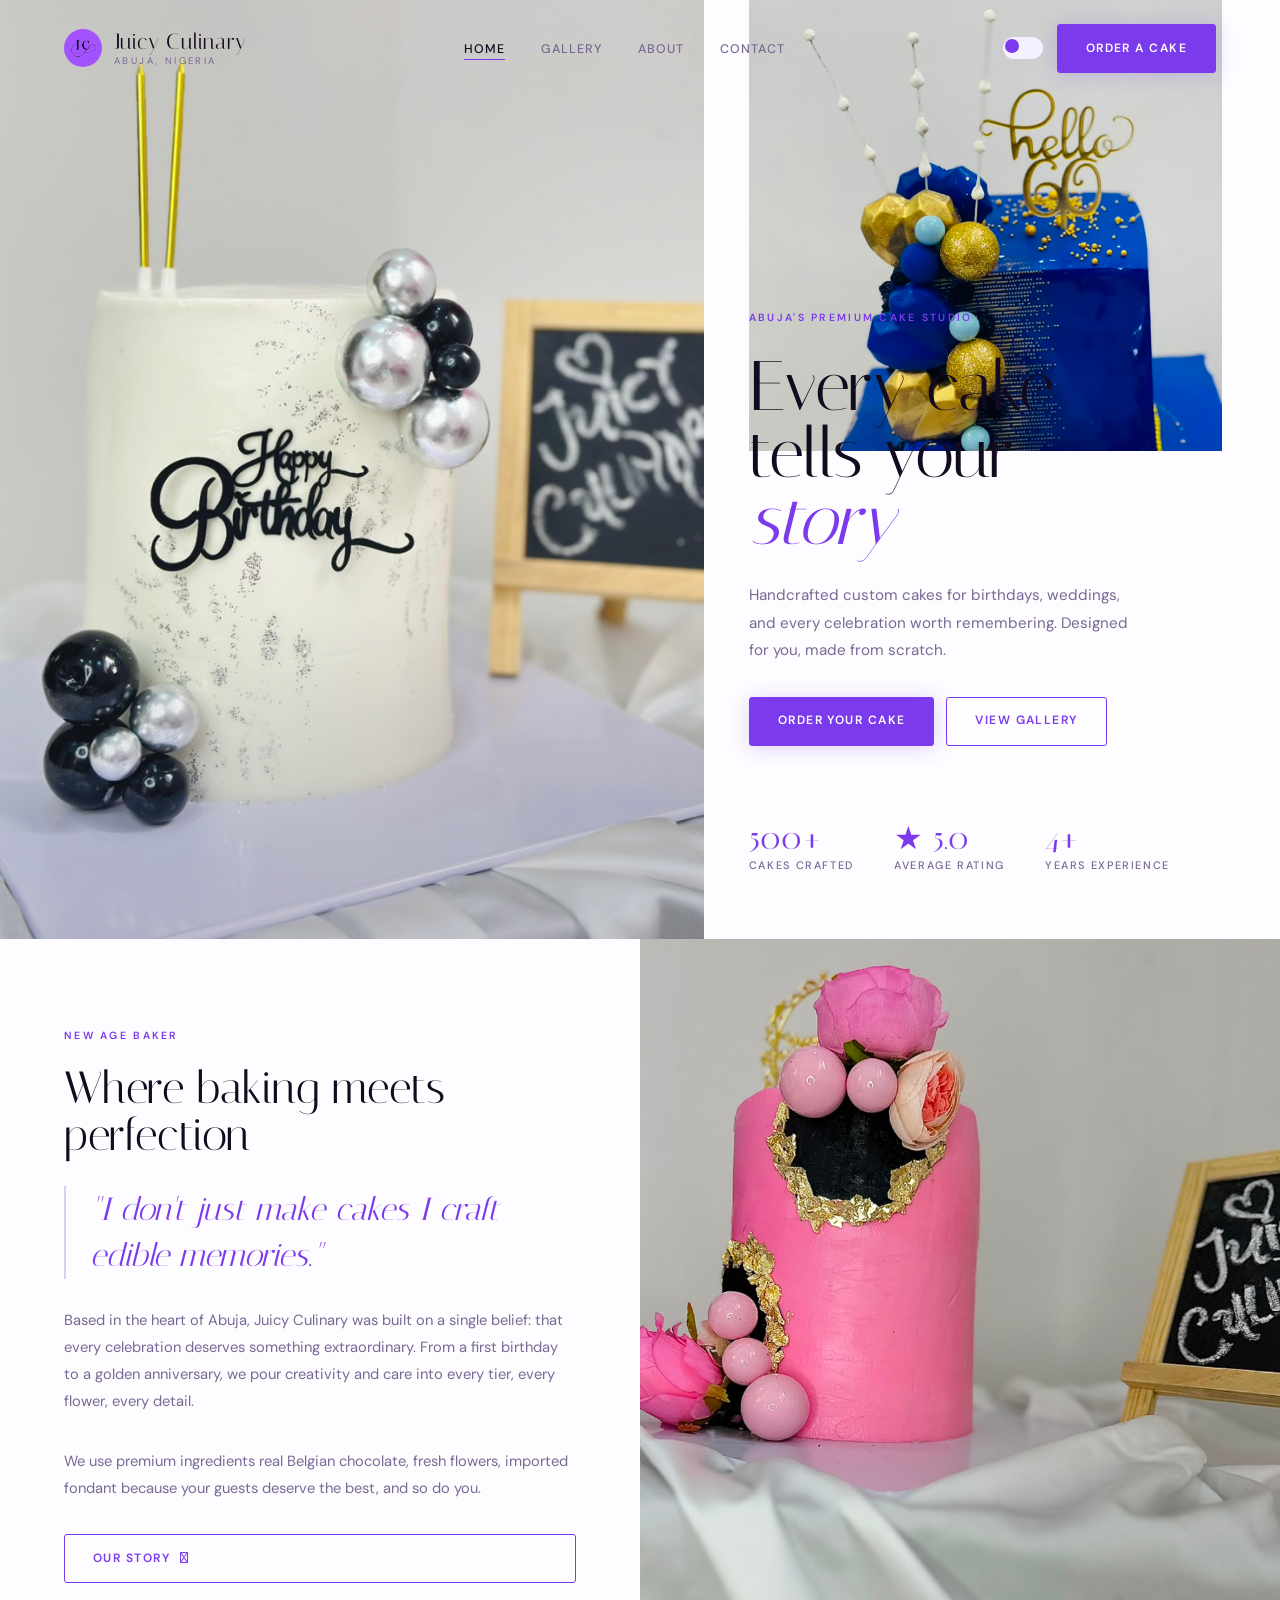
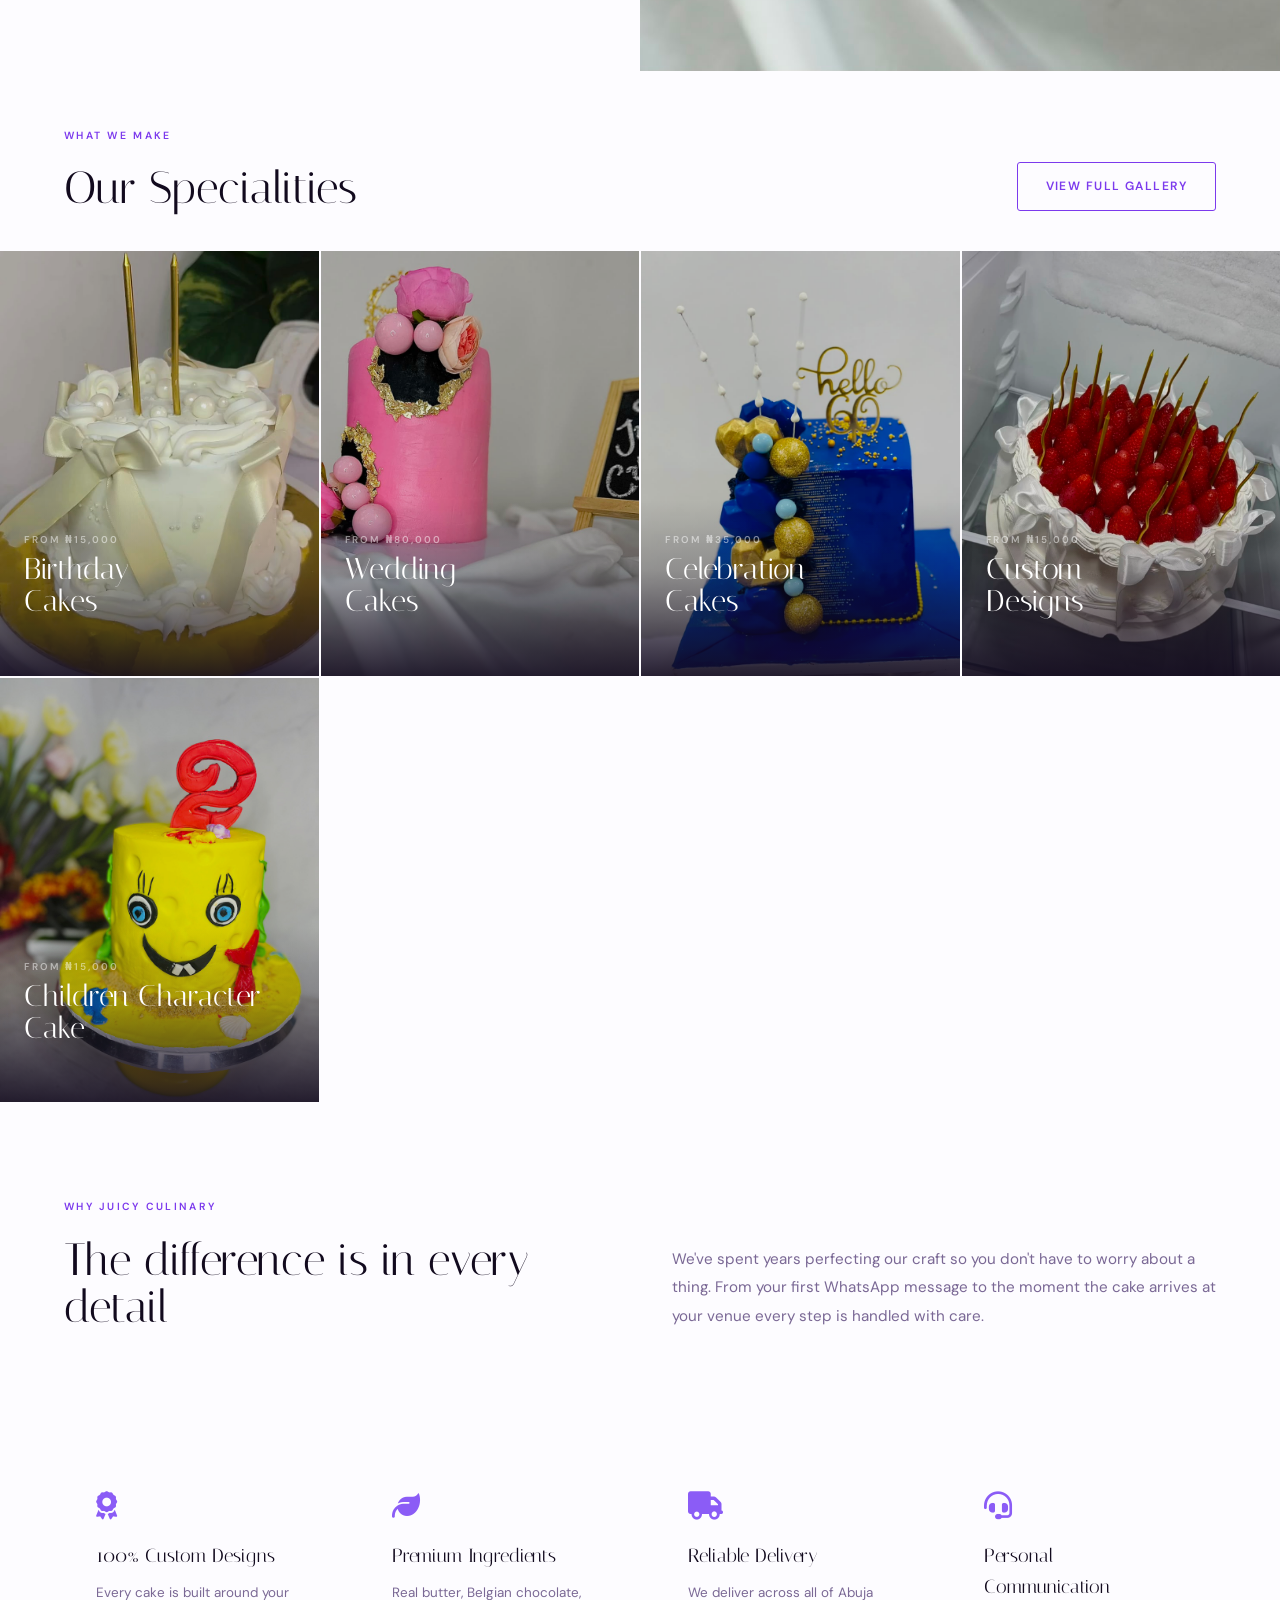
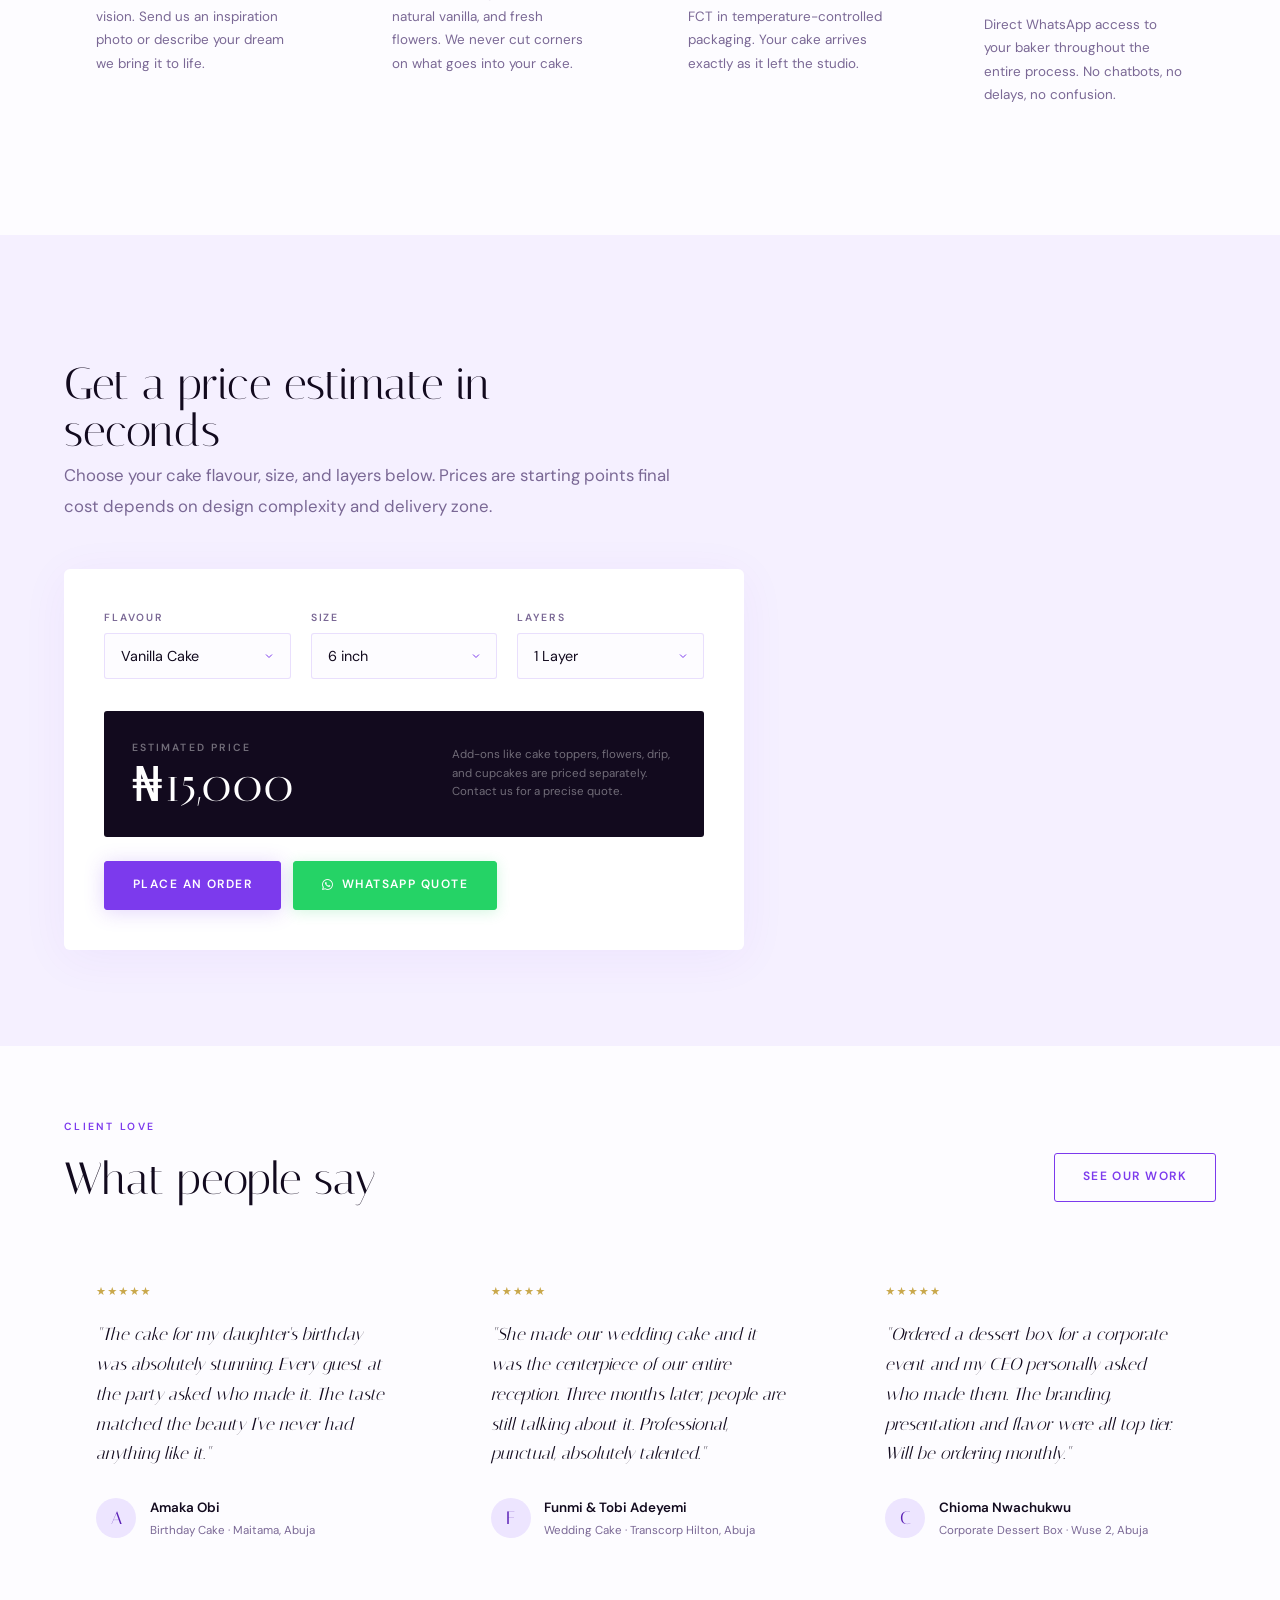
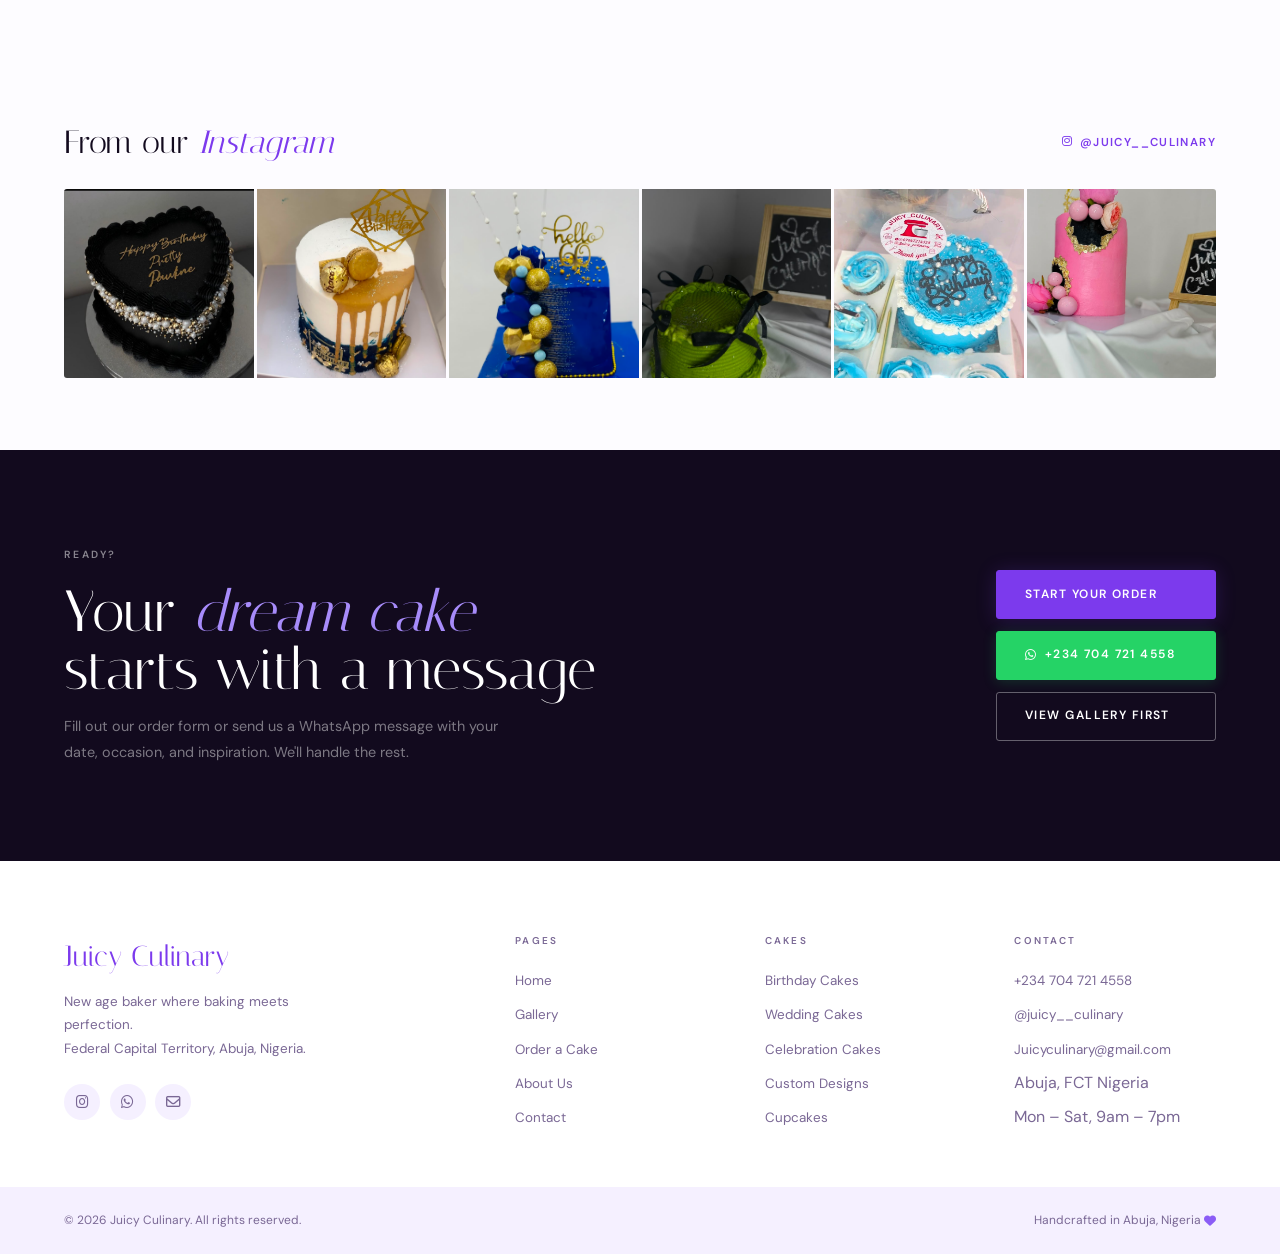
==== commit ba2943d5: "update site" ====
--- a/index.html
+++ b/index.html
@@ -5,8 +5,9 @@
   <meta name="viewport" content="width=device-width, initial-scale=1.0">
   <title>Juicy Culinary — Custom Luxury Cakes, Abuja</title>
   <meta name="description" content="Premium custom cakes handcrafted in Abuja, Nigeria. Birthday cakes, wedding cakes, celebration cakes. Order yours today.">
-  <link rel="icon" type="image/jpeg" href="images/logo-bg.jpg">
-  <link rel="apple-touch-icon" href="images/logo-bg.jpg">
+  <link rel="icon" type="image/png" sizes="32x32" href="images/favicon-32.png">
+  <link rel="icon" type="image/png" sizes="16x16" href="images/favicon-16.png">
+  <link rel="apple-touch-icon" sizes="180x180" href="images/apple-touch-icon.png">
   <link rel="preconnect" href="https://fonts.googleapis.com">
   <link rel="preconnect" href="https://fonts.gstatic.com" crossorigin>
   <link href="https://fonts.googleapis.com/css2?family=Italiana&family=DM+Sans:ital,opsz,wght@0,9..40,300;0,9..40,400;0,9..40,500;0,9..40,600;1,9..40,300&display=swap" rel="stylesheet">
@@ -78,7 +79,7 @@
       </div>
       <div class="hero-stat">
         <div class="hero-stat-item">
-          <div class="hero-stat-num">200+</div>
+          <div class="hero-stat-num">500+</div>
           <div class="hero-stat-label">Cakes Crafted</div>
         </div>
         <div class="hero-stat-item">
@@ -86,59 +87,17 @@
           <div class="hero-stat-label">Average Rating</div>
         </div>
         <div class="hero-stat-item">
-          <div class="hero-stat-num">3+</div>
+          <div class="hero-stat-num">4+</div>
           <div class="hero-stat-label">Years Experience</div>
         </div>
       </div>
     </div>
   </div>
 </section>
-
-<!-- CATEGORY ICON STRIP -->
-<section class="cat-icons-strip" aria-label="Cake categories we offer">
-  <div class="cat-icons-grid">
-    <div class="cat-icon-card reveal fade-up">
-      <div class="cat-icon-circle"><i class="fa-solid fa-cake-candles"></i></div>
-      <div class="cat-icon-title">Birthday Cakes</div>
-    </div>
-    <div class="cat-icon-card reveal fade-up d1">
-      <div class="cat-icon-circle"><i class="fa-solid fa-heart"></i></div>
-      <div class="cat-icon-title">Wedding Cakes</div>
-    </div>
-    <div class="cat-icon-card reveal fade-up d2">
-      <div class="cat-icon-circle"><i class="fa-solid fa-champagne-glasses"></i></div>
-      <div class="cat-icon-title">Celebration Cakes</div>
-    </div>
-    <div class="cat-icon-card reveal fade-up d3">
-      <div class="cat-icon-circle"><i class="fa-solid fa-building"></i></div>
-      <div class="cat-icon-title">Corporate Orders</div>
-    </div>
-    <div class="cat-icon-card reveal fade-up">
-      <div class="cat-icon-circle"><i class="fa-solid fa-cookie"></i></div>
-      <div class="cat-icon-title">Cupcakes</div>
-    </div>
-    <div class="cat-icon-card reveal fade-up d1">
-      <div class="cat-icon-circle"><i class="fa-solid fa-box"></i></div>
-      <div class="cat-icon-title">Dessert Boxes</div>
-    </div>
-    <div class="cat-icon-card reveal fade-up d2">
-      <div class="cat-icon-circle"><i class="fa-solid fa-wand-magic-sparkles"></i></div>
-      <div class="cat-icon-title">Custom Designs</div>
-    </div>
-    <div class="cat-icon-card reveal fade-up d3">
-      <div class="cat-icon-circle"><i class="fa-solid fa-location-dot"></i></div>
-      <div class="cat-icon-title">Delivered Across Abuja</div>
-    </div>
-  </div>
-</section>
-
 
 <!-- EDITORIAL FEATURE -->
 <section class="editorial" id="story">
-  <div class="editorial-photo reveal reveal-left">
-    <img src="images/cake-pink-geode.jpg" alt="Pink cake with gold leaf geode detail and fresh roses" loading="lazy">
-  </div>
-  <div class="editorial-text reveal reveal-right d1">
+  <div class="editorial-text reveal reveal-left">
     <div class="section-label">
       <span class="t-label">New Age Baker</span>
     </div>
@@ -152,6 +111,9 @@
     </p>
     <a href="about.html" class="btn btn-outline">Our Story <i class="fa-regular fa-arrow-right" style="font-size:0.7rem;margin-left:0.2rem"></i></a>
   </div>
+  <div class="editorial-photo reveal reveal-right d1">
+    <img src="images/cake-pink-geode.jpg" alt="Pink cake with gold leaf geode detail and fresh roses" loading="lazy">
+  </div>
 </section>
 
 <!-- CATEGORIES -->
@@ -191,15 +153,15 @@
     <div class="cat-card" role="link" tabindex="0" onclick="window.location='gallery.html'">
       <img src="images/Unique-cake.jpg" alt="Unique custom cake design" loading="lazy">
       <div class="cat-card-body">
-        <div class="cat-card-subtitle">From ₦25,000</div>
+        <div class="cat-card-subtitle">From ₦15,000</div>
         <div class="cat-card-name">Custom<br>Designs</div>
         <span class="cat-card-cta">Explore <i class="fa-regular fa-arrow-right"></i></span>
       </div>
     </div>
     <div class="cat-card" role="link" tabindex="0" onclick="window.location='gallery.html'">
-      <img src="images/Children-cake.jpg" alt="Children Character cake design" loading="lazy">
+      <img src="images/Children-cake.jpg" alt="Unique custom cake design" loading="lazy">
       <div class="cat-card-body">
-        <div class="cat-card-subtitle">From ₦20,000</div>
+        <div class="cat-card-subtitle">From ₦15,000</div>
         <div class="cat-card-name">Children Character<br>Cake</div>
         <span class="cat-card-cta">Explore <i class="fa-regular fa-arrow-right"></i></span>
       </div>
@@ -301,7 +263,7 @@
   <div class="testimonials-grid">
     <div class="testi-card reveal fade-up">
       <span class="testi-stars">★★★★★</span>
-      <p class="testi-text">"The cake for my daughter's birthday was absolutely stunning. Every guest at the party asked who made it. The taste matched the beauty — I've never had anything like it."</p>
+      <p class="testi-text">"The cake for my daughter's birthday was absolutely stunning. Every guest at the party asked who made it. The taste matched the beauty  I've never had anything like it."</p>
       <div class="testi-author">
         <div class="testi-avatar" aria-hidden="true">A</div>
         <div>
--- a/css/style.css
+++ b/css/style.css
@@ -559,67 +559,6 @@
   
   
   /* ============================================================
-     8. HOME — CATEGORY ICON STRIP
-     ============================================================ */
-  
-  .cat-icons-strip {
-    background: var(--ink);
-    padding: 3.5rem 5vw;
-  }
-  
-  .cat-icons-grid {
-    display: grid;
-    grid-template-columns: repeat(8, 1fr);
-    gap: 1rem;
-    max-width: 1400px;
-    margin: 0 auto;
-  }
-  
-  .cat-icon-card {
-    display: flex;
-    flex-direction: column;
-    align-items: center;
-    text-align: center;
-    gap: 0.85rem;
-    padding: 1rem 0.5rem;
-    border-radius: var(--radius-md);
-    transition: background 0.3s var(--ease), transform 0.3s var(--ease);
-  }
-  
-  .cat-icon-card:hover {
-    background: rgba(255,255,255,0.04);
-    transform: translateY(-4px);
-  }
-  
-  .cat-icon-circle {
-    width: 56px;
-    height: 56px;
-    border-radius: 50%;
-    background: var(--purple);
-    display: flex;
-    align-items: center;
-    justify-content: center;
-    font-size: 1.3rem;
-    color: #fff;
-    flex-shrink: 0;
-    transition: background 0.3s, transform 0.3s var(--ease-spring);
-  }
-  
-  .cat-icon-card:hover .cat-icon-circle {
-    background: var(--purple-dark);
-    transform: scale(1.08);
-  }
-  
-  .cat-icon-title {
-    font-size: 0.7rem;
-    font-weight: 600;
-    letter-spacing: 0.04em;
-    color: rgba(255,255,255,0.85);
-    line-height: 1.4;
-  }
-  
-  
-  /* ============================================================
      9. HOME — EDITORIAL FEATURE
      ============================================================ */
   
@@ -642,7 +581,7 @@
   .editorial-photo:hover img { transform: scale(1.04); }
   
   .editorial-text {
-    padding: 5.5rem 5vw 5.5rem 4rem;
+    padding: 5.5rem 4rem 5.5rem 5vw;
     display: flex;
     flex-direction: column;
     justify-content: center;
@@ -2166,7 +2105,6 @@
     .baker-section { grid-template-columns: 1fr 1fr; }
     .stats-band { grid-template-columns: 1fr 1fr; }
     .footer-main { grid-template-columns: 1fr 1fr; }
-    .cat-icons-grid { grid-template-columns: repeat(4, 1fr); gap: 1.5rem 1rem; }
   }
   
   @media (max-width: 900px) {
@@ -2225,7 +2163,6 @@
     .form-row { grid-template-columns: 1fr; }
     .stats-band { grid-template-columns: 1fr 1fr; }
     .values-grid { grid-template-columns: 1fr; }
-    .cat-icons-grid { grid-template-columns: repeat(2, 1fr); gap: 1rem; }
   }
   
   @media (max-width: 520px) {
@@ -2237,9 +2174,6 @@
     .stats-band { grid-template-columns: 1fr 1fr; }
     .cta-banner-actions { flex-direction: column; }
     .hero-actions { flex-direction: column; align-items: flex-start; }
-    .cat-icons-grid { grid-template-columns: repeat(2, 1fr); gap: 0.75rem; }
-    .cat-icon-circle { width: 54px; height: 54px; font-size: 1.25rem; }
-    .cat-icon-title { font-size: 0.7rem; }
   }
   
   @media (prefers-reduced-motion: reduce) {
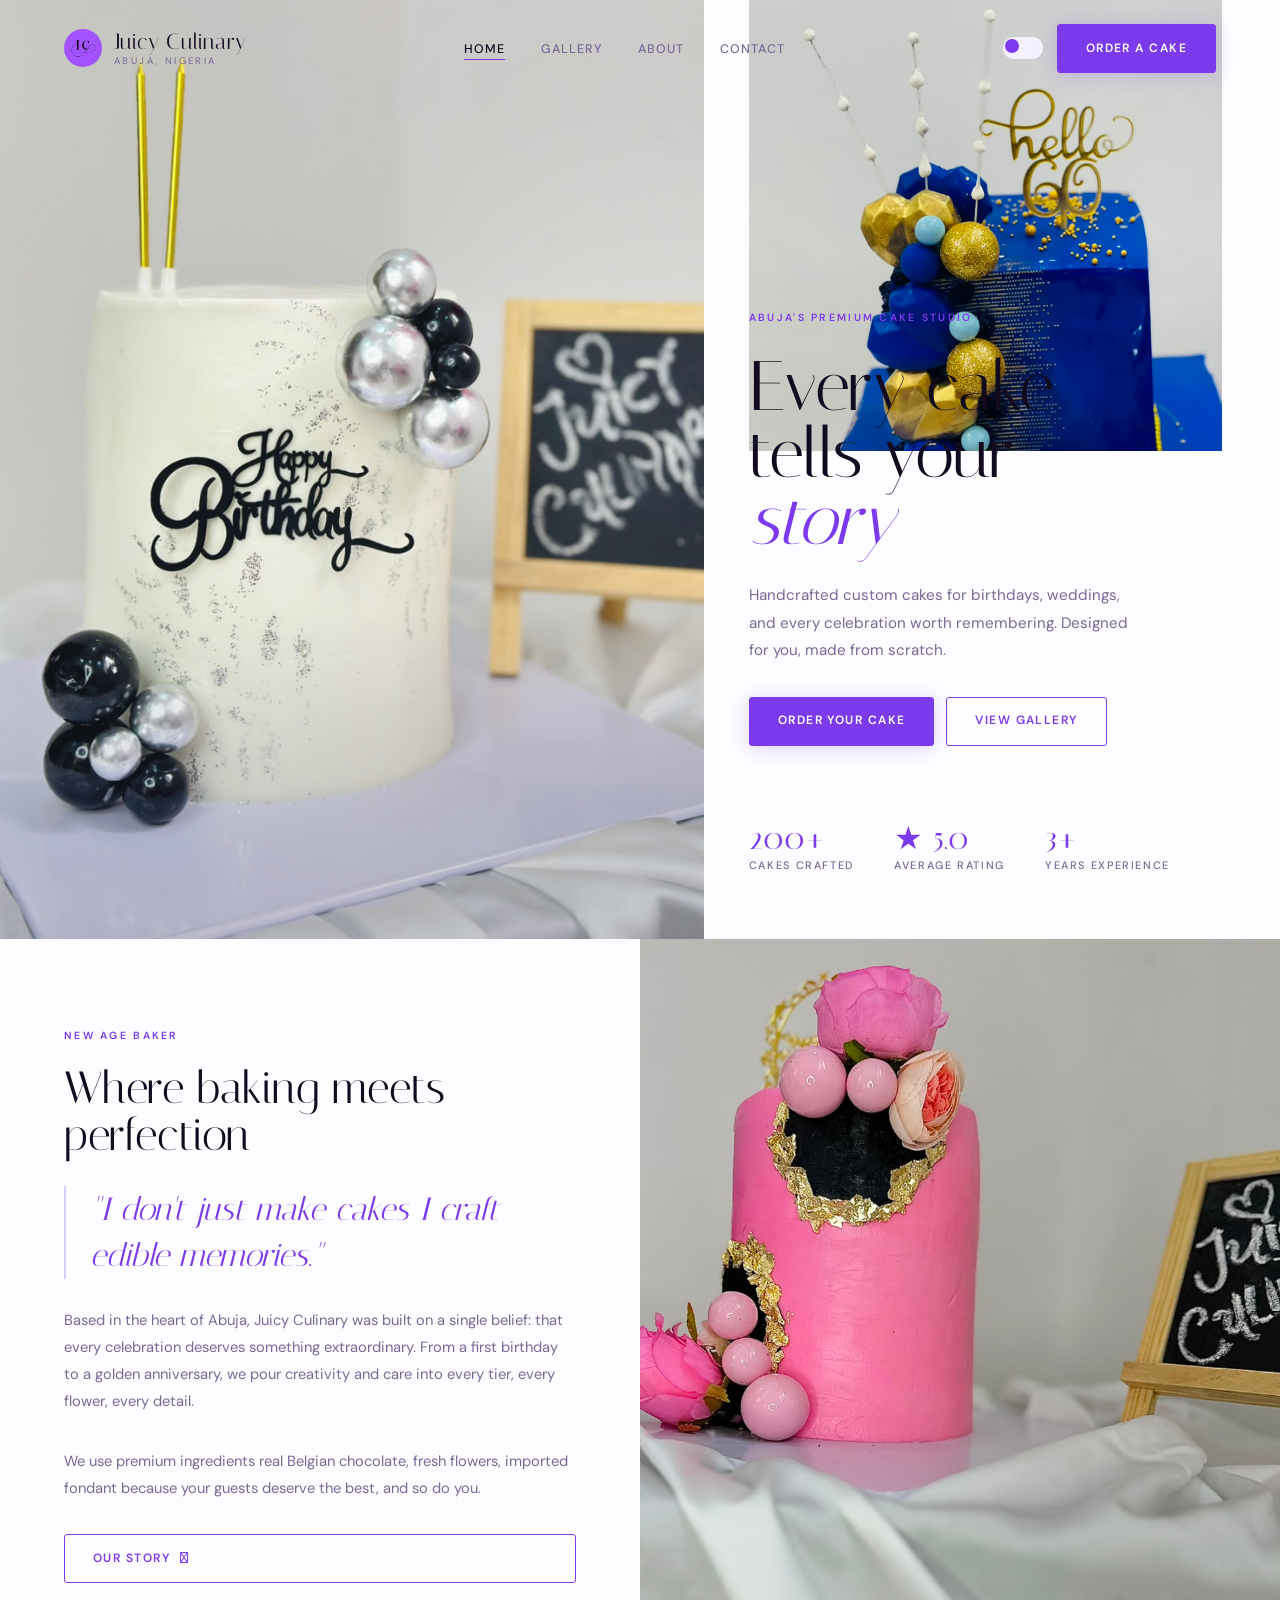
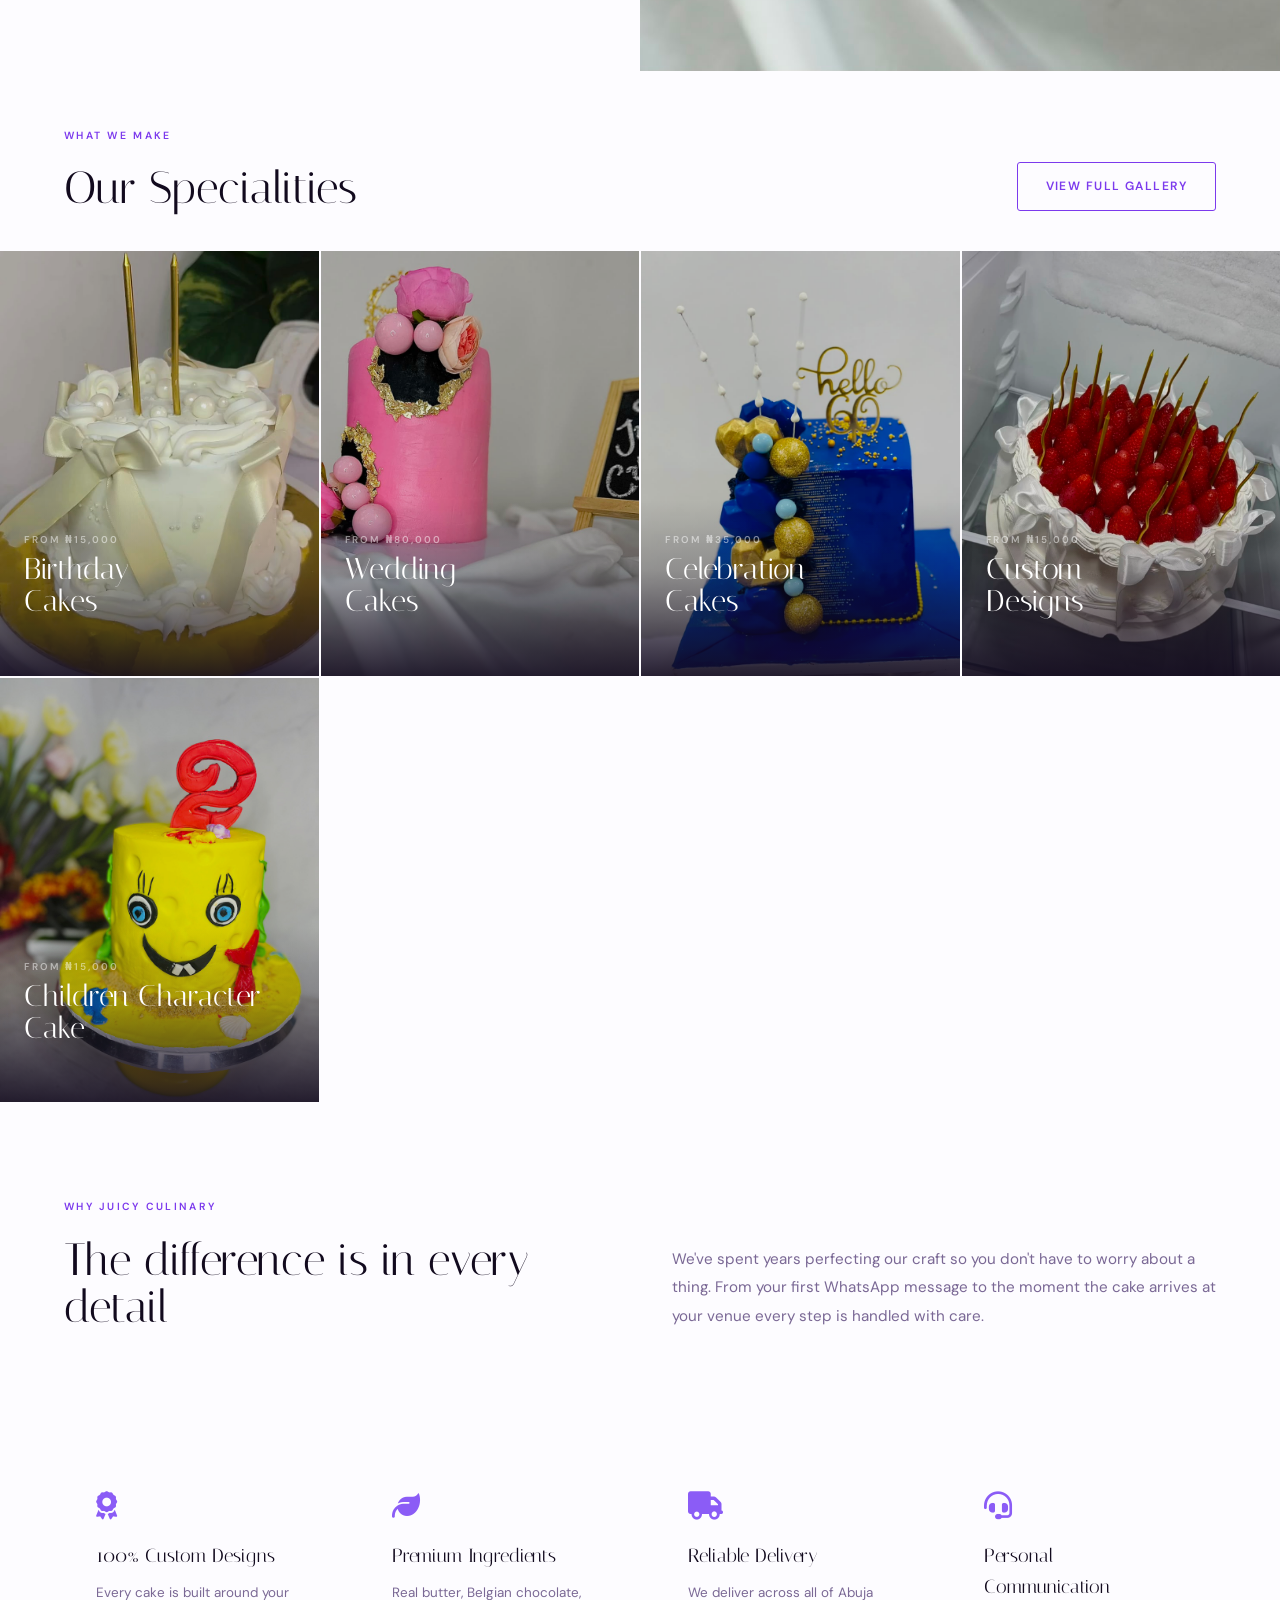
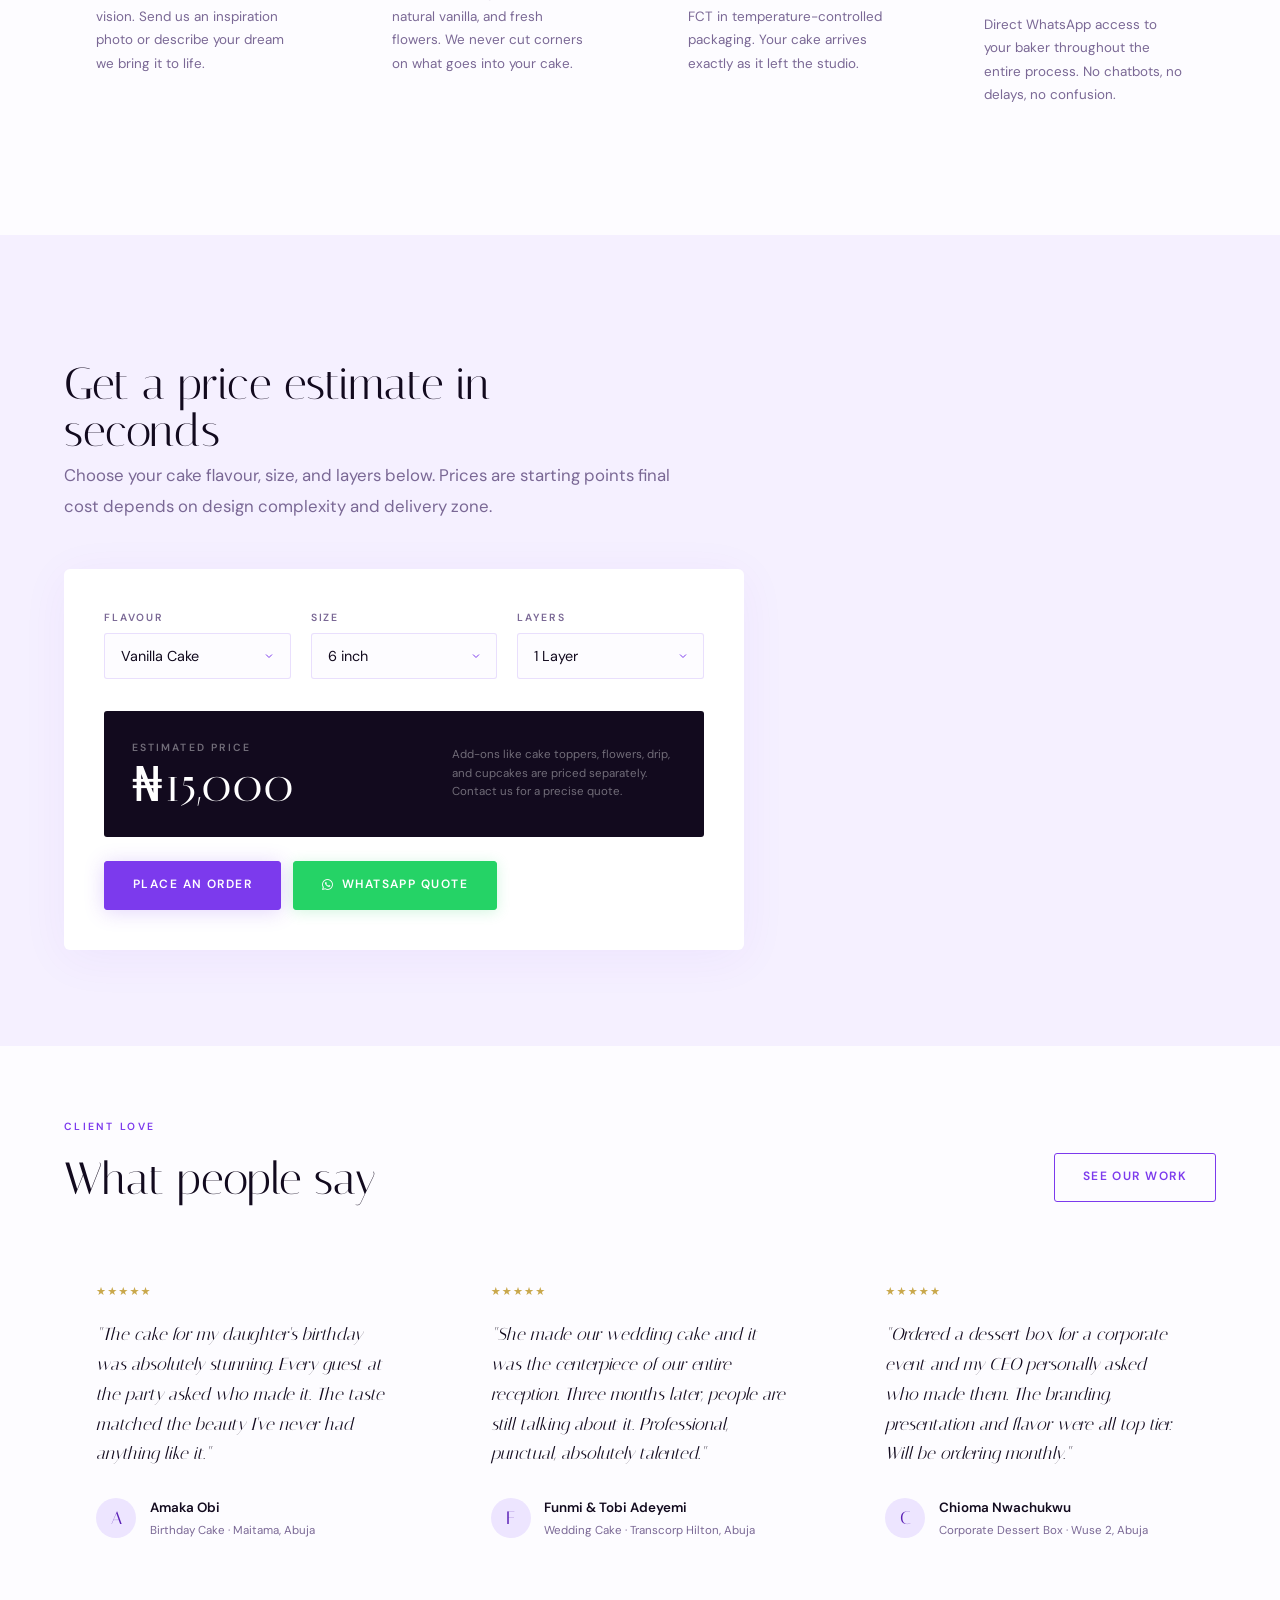
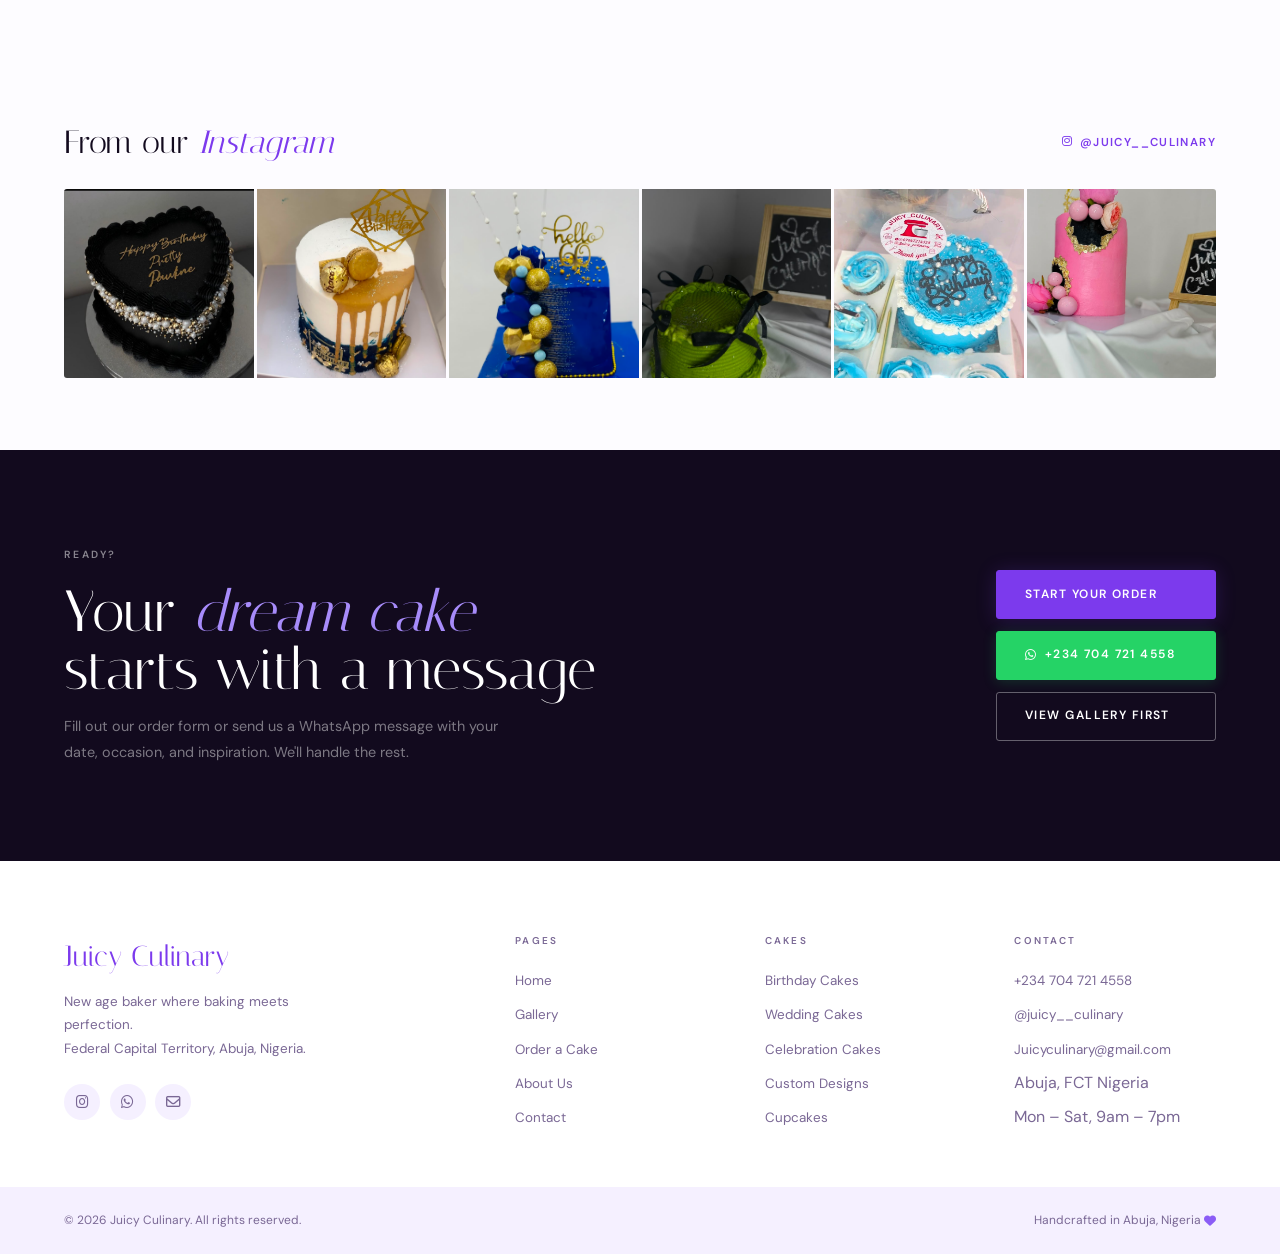
==== commit 5fa45e44: "update site" ====
--- a/index.html
+++ b/index.html
@@ -79,7 +79,7 @@
       </div>
       <div class="hero-stat">
         <div class="hero-stat-item">
-          <div class="hero-stat-num">500+</div>
+          <div class="hero-stat-num">200+</div>
           <div class="hero-stat-label">Cakes Crafted</div>
         </div>
         <div class="hero-stat-item">
@@ -87,7 +87,7 @@
           <div class="hero-stat-label">Average Rating</div>
         </div>
         <div class="hero-stat-item">
-          <div class="hero-stat-num">4+</div>
+          <div class="hero-stat-num">3+</div>
           <div class="hero-stat-label">Years Experience</div>
         </div>
       </div>
